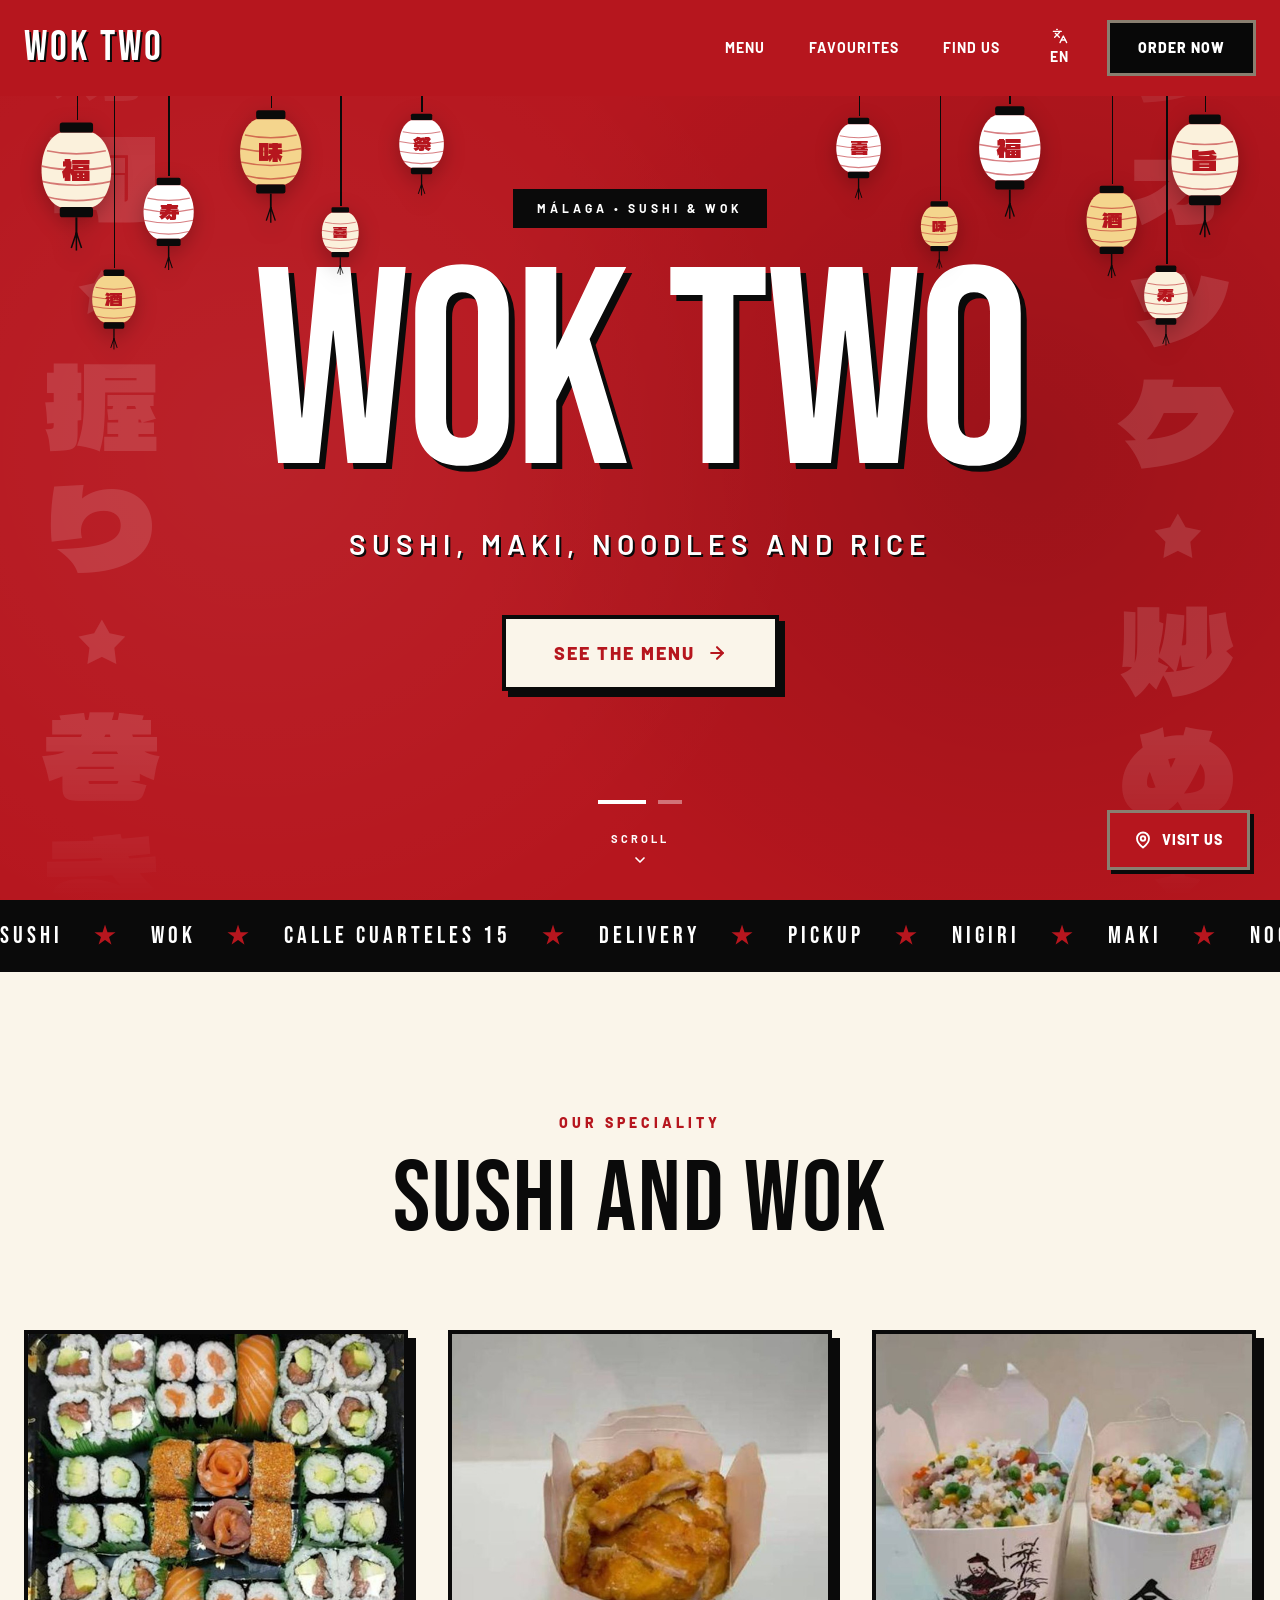
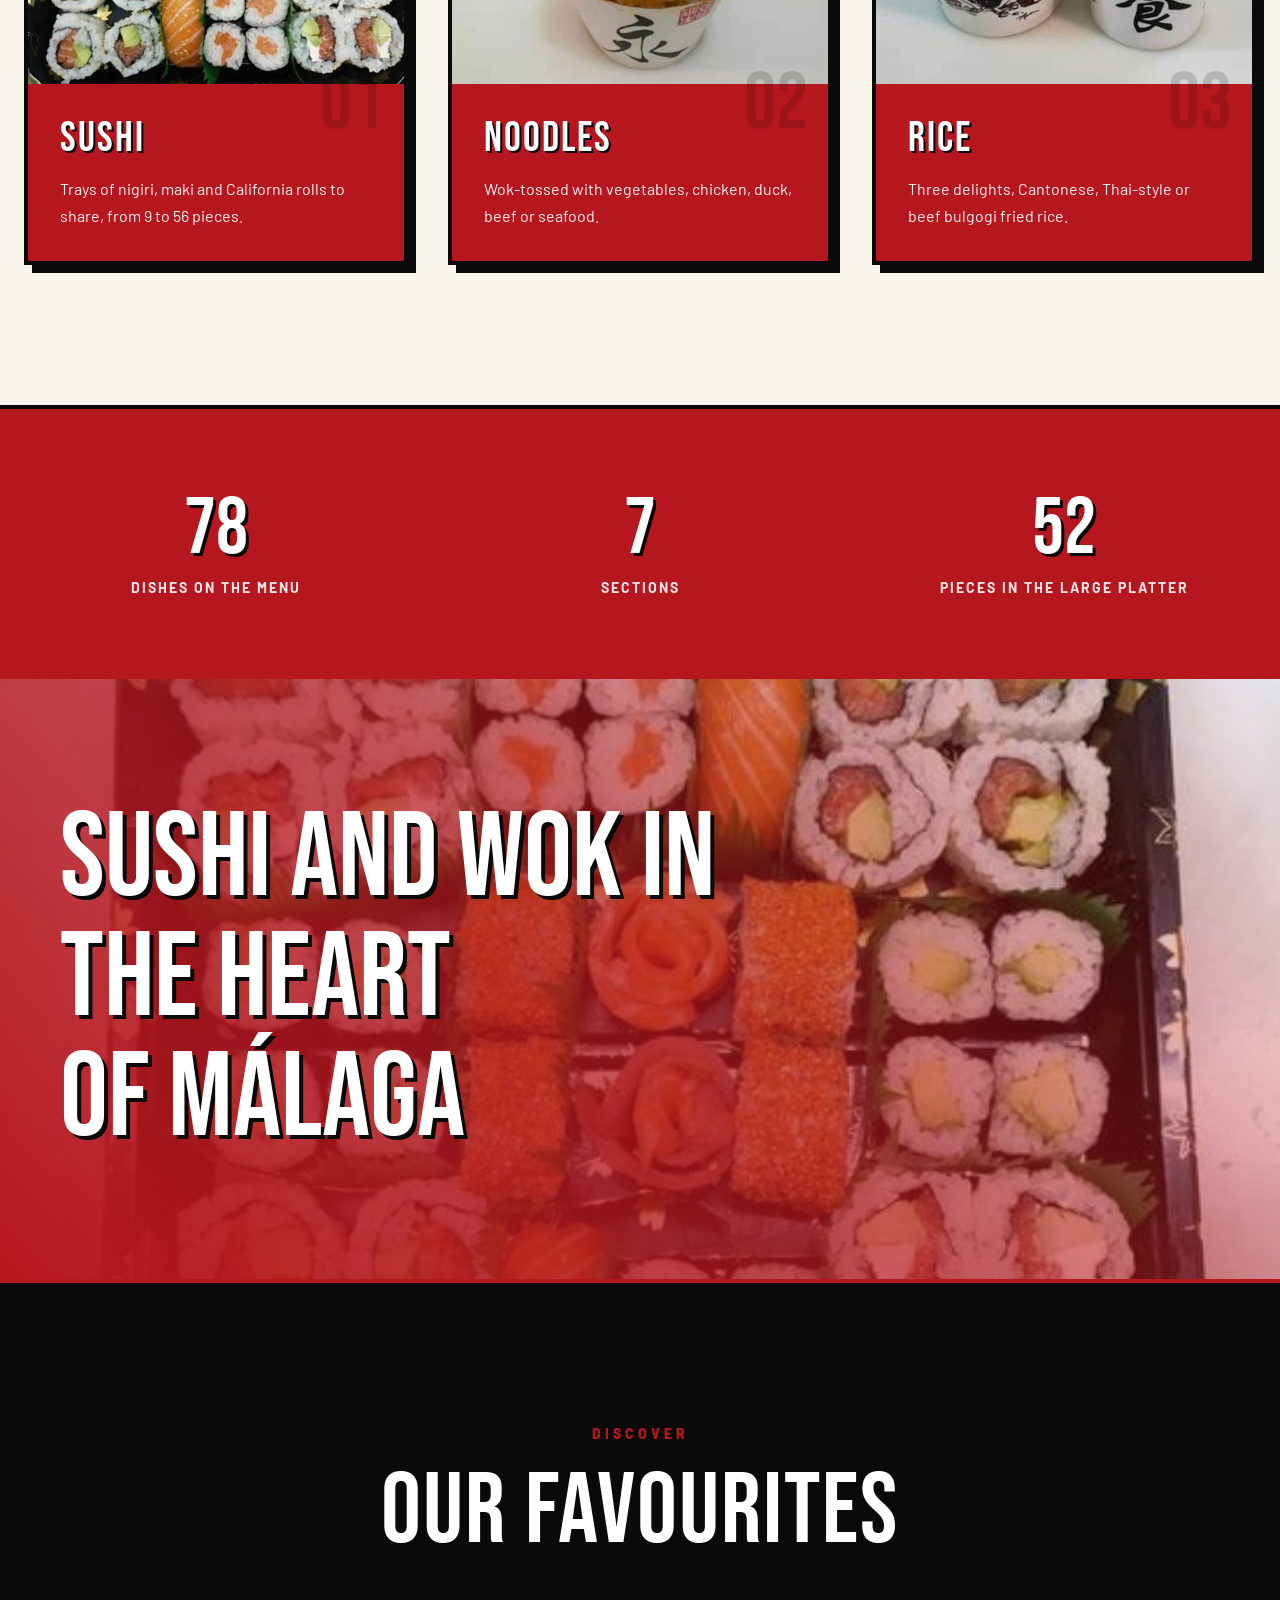
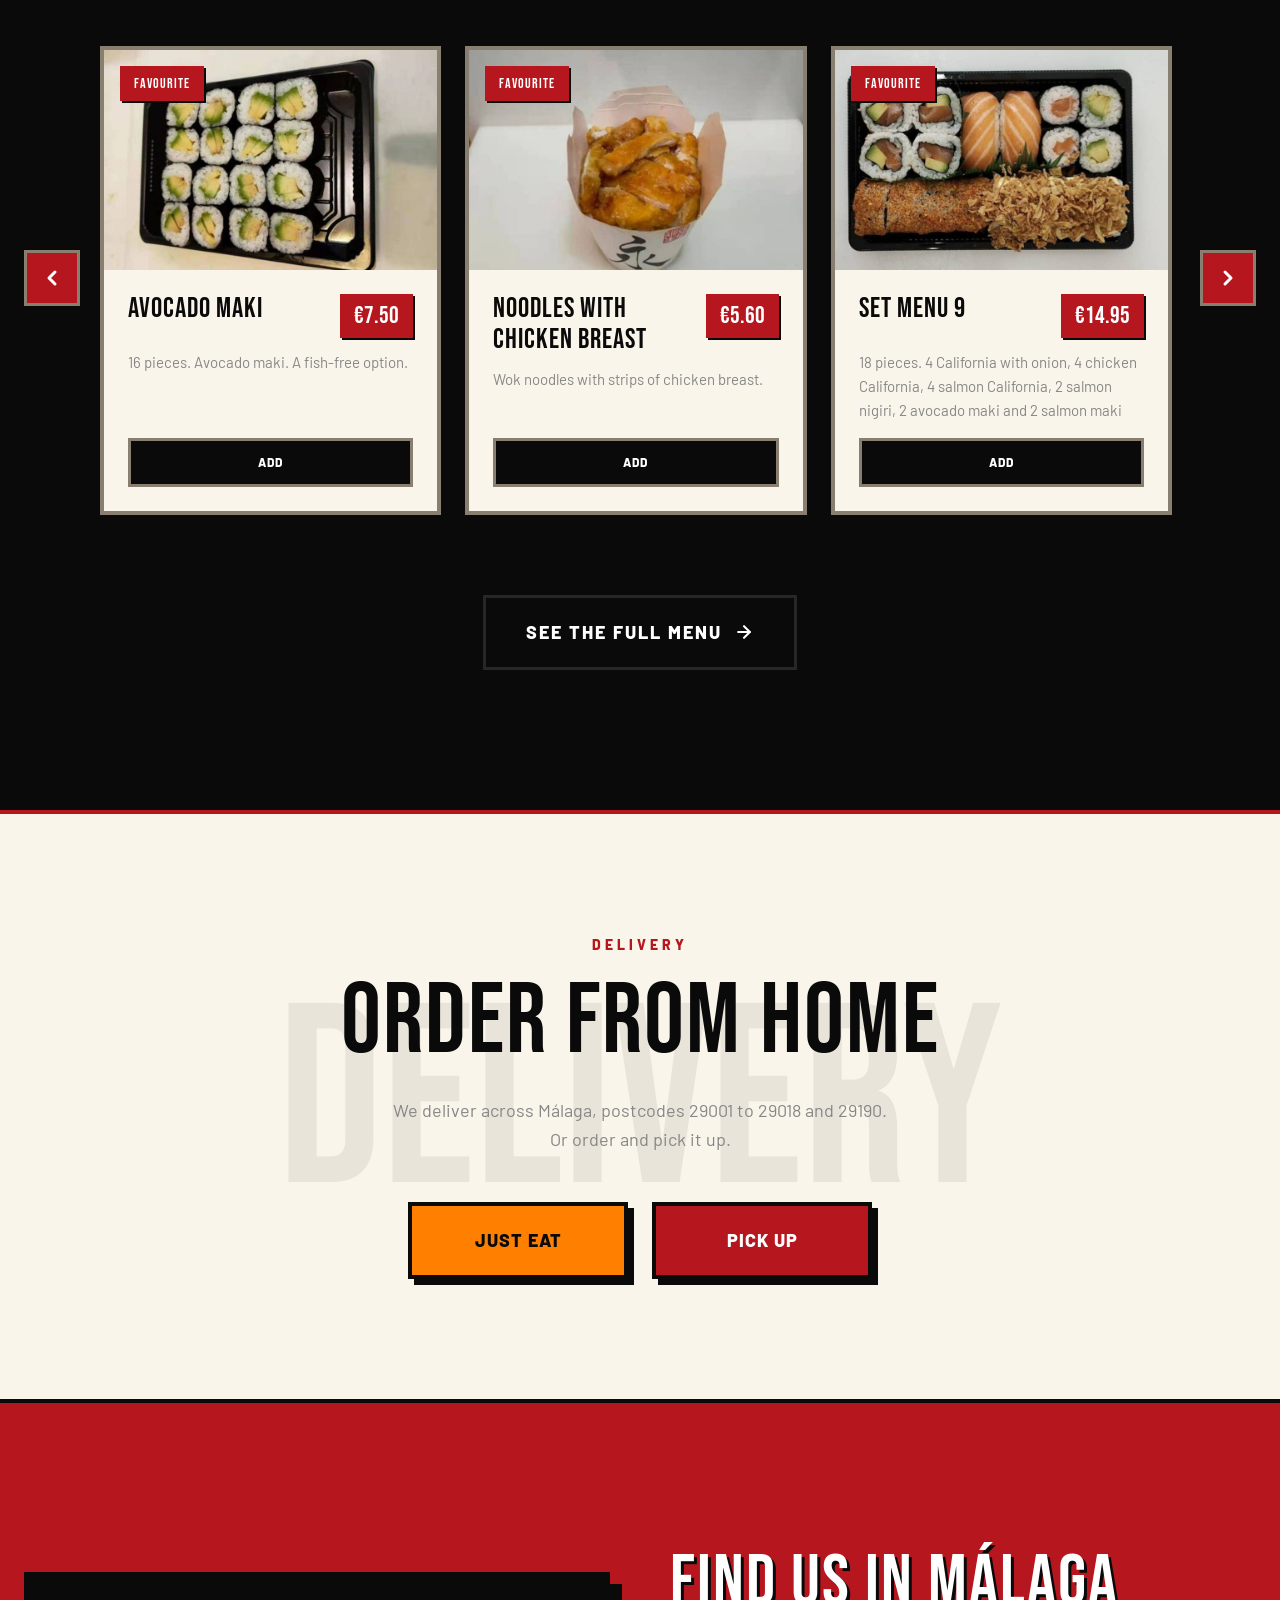
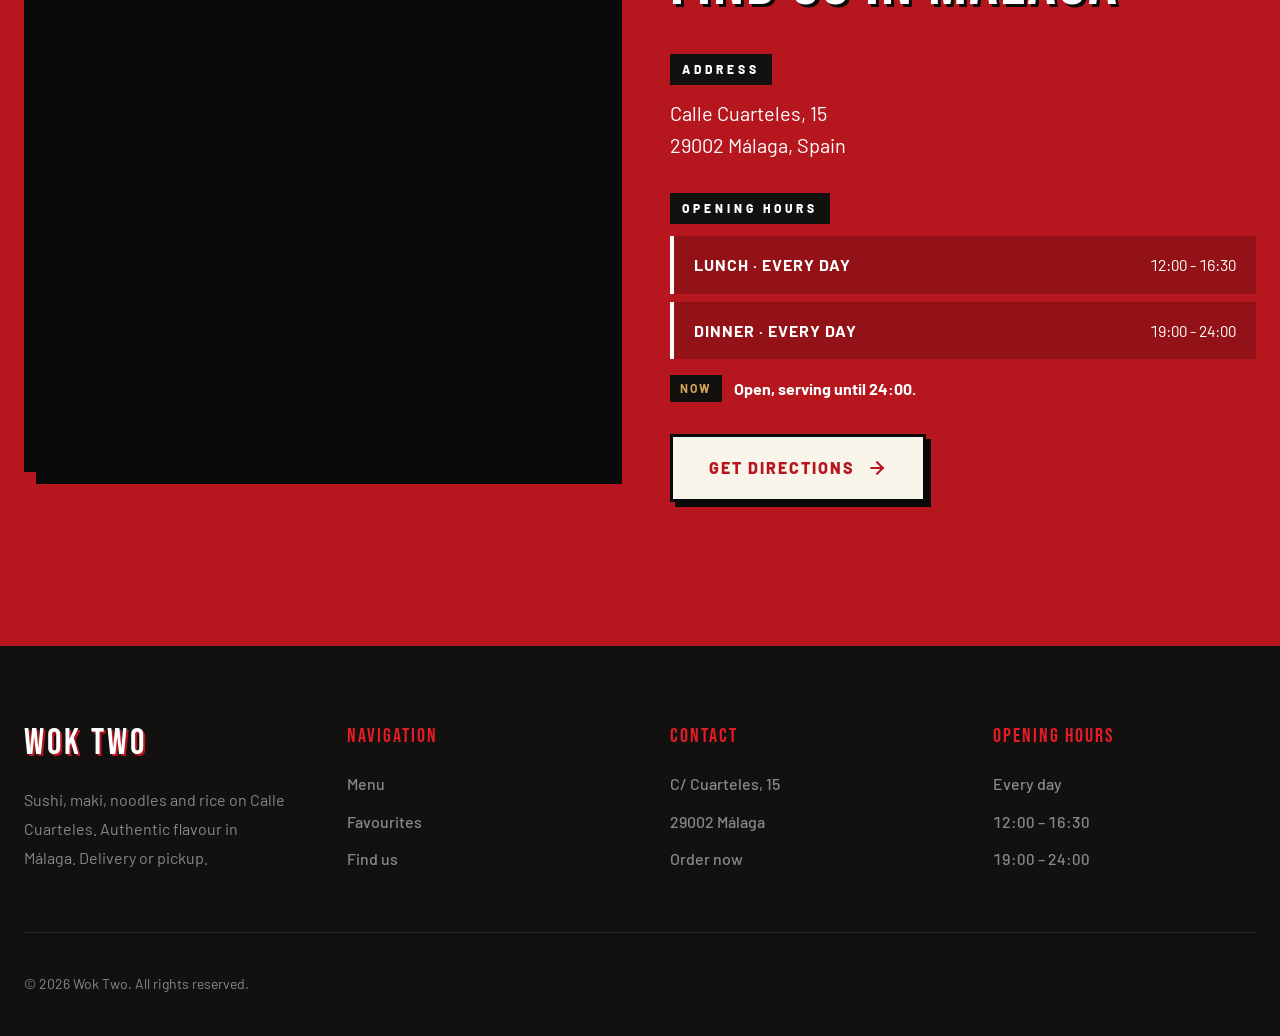
==== en/index.html @ e9ee0a2e "Revisión del repositorio, barra de categorías sin huecos y preparación para Vercel - Carrito: los pl" ====
<!doctype html>
<html lang="en">
<head>
<meta charset="utf-8">
<meta name="viewport" content="width=device-width, initial-scale=1">
<meta name="theme-color" content="#b6161e">
<title>Wok Two, sushi and wok in Málaga</title>
<meta name="description" content="Wok Two, Calle Cuarteles 15, Málaga. Sushi, maki, noodles and rice for delivery or pickup. Open every day, lunch and dinner.">
<link rel="canonical" href="https://www.woktwo.es/en/">
<link rel="alternate" hreflang="es" href="https://www.woktwo.es/">
<link rel="alternate" hreflang="en" href="https://www.woktwo.es/en/">
<link rel="alternate" hreflang="x-default" href="https://www.woktwo.es/">
<link rel="icon" href="../favicon.svg" type="image/svg+xml">
<meta property="og:type" content="website">
<meta property="og:site_name" content="Wok Two">
<meta property="og:title" content="Wok Two, sushi and wok in Málaga">
<meta property="og:description" content="Wok Two, Calle Cuarteles 15, Málaga. Sushi, maki, noodles and rice for delivery or pickup. Open every day, lunch and dinner.">
<meta property="og:url" content="https://www.woktwo.es/en/">
<meta property="og:image" content="https://www.woktwo.es/images/1f1b4ce9c8f69ddcaa09ad56c4c3ac72-1024.jpg">
<meta property="og:locale" content="en_GB">
<meta name="twitter:card" content="summary_large_image">
<link rel="preconnect" href="https://fonts.googleapis.com"><link rel="preconnect" href="https://fonts.gstatic.com" crossorigin>
<link href="https://fonts.googleapis.com/css2?family=Bebas+Neue&family=Barlow:wght@400;500;600;700;800&family=Dela+Gothic+One&display=swap" rel="stylesheet">
<link rel="stylesheet" href="../styles.css?v=mwp99ls4">
<script>document.documentElement.classList.add('js');</script>
</head>
<body>
<a class="skip" href="#main">Skip to content</a>
<div class="progress" data-progress aria-hidden="true"></div>
<header class="nav" data-nav>
  <div class="container nav__in">
    <a class="nav__brand" href="#top" aria-label="Wok Two, home">Wok Two</a>
    <nav class="nav__links" aria-label="Main"><a class="slide" href="carta.html" data-text="Menu"><span>Menu</span></a><a class="slide" href="#destacados" data-text="Favourites"><span>Favourites</span></a><a class="slide" href="#donde" data-text="Find us"><span>Find us</span></a><a class="slide slide--lang" href="../index.html" hreflang="es" lang="es" aria-label="Versión en español"><span><svg width="16" height="16" viewBox="0 0 24 24" fill="none" stroke="currentColor" stroke-width="2" stroke-linecap="round" stroke-linejoin="round" aria-hidden="true"><path d="m5 8 6 6"/><path d="m4 14 6-6 2-3"/><path d="M2 5h12"/><path d="M7 2h1"/><path d="m22 22-5-10-5 10"/><path d="M14 18h6"/></svg>EN</span><span class="roll-b" aria-hidden="true">EN</span></a></nav>
    <a class="nav__cta" href="carta.html" data-open-cart>Order now</a>
    <button class="burger" type="button" aria-expanded="false" aria-controls="menu" data-burger><span></span><span></span><span></span><span class="visually-hidden">Menu</span></button>
  </div>
</header>
<div class="menu" id="menu" data-menu hidden>
  <nav aria-label="Mobile"><a href="#top">Home</a><a href="carta.html">Menu</a><a href="#destacados">Favourites</a><a href="#donde">Find us</a><a href="carta.html" data-open-cart>Order now</a><a class="menu__lang" href="../index.html" hreflang="es" lang="es" aria-label="Versión en español"><svg width="16" height="16" viewBox="0 0 24 24" fill="none" stroke="currentColor" stroke-width="2" stroke-linecap="round" stroke-linejoin="round" aria-hidden="true"><path d="m5 8 6 6"/><path d="m4 14 6-6 2-3"/><path d="M2 5h12"/><path d="M7 2h1"/><path d="m22 22-5-10-5 10"/><path d="M14 18h6"/></svg>EN</a></nav>
</div>

<main id="main">
  <section class="hero" id="top" aria-label="Welcome" data-hero>
    <div class="hero__glow" aria-hidden="true"></div>
    <div class="hero__jp hero__jp--l" lang="ja" aria-hidden="true"><div class="hero__jp-run"><ul class="hero__jp-list"><li>寿司</li><li>握り</li><li>巻き</li><li>麺</li></ul><ul class="hero__jp-list"><li>寿司</li><li>握り</li><li>巻き</li><li>麺</li></ul></div></div>
    <div class="hero__jp hero__jp--r" lang="ja" aria-hidden="true"><div class="hero__jp-run"><ul class="hero__jp-list"><li>ウォック</li><li>炒め</li><li>飯</li><li>鍋</li></ul><ul class="hero__jp-list"><li>ウォック</li><li>炒め</li><li>飯</li><li>鍋</li></ul></div></div>
    <div class="hero__lanterns" aria-hidden="true"><div class="hl" style="left:3%;--y:120px;--s:1.25;--r:-3deg;--d:0s"><svg viewBox="0 0 60 118" aria-hidden="true" xmlns="http://www.w3.org/2000/svg"><rect x="17" y="2" width="26" height="8" rx="2" fill="#0a0a0a"/><path d="M17 10 C-2 18 -2 60 17 68 L43 68 C62 60 62 18 43 10 Z" fill="#fbf1dc"/><g stroke="#b6161e" stroke-opacity=".55" stroke-width="1.3" fill="none"><path d="M7 24 Q30 29 53 24"/><path d="M3 36 Q30 42 57 36"/><path d="M3 48 Q30 54 57 48"/><path d="M7 60 Q30 66 53 60"/></g><text x="30" y="48" text-anchor="middle" font-family="Dela Gothic One, Noto Sans JP, Yu Gothic, sans-serif" font-size="22" fill="#b6161e">福</text><rect x="17" y="68" width="26" height="8" rx="2" fill="#0a0a0a"/><g stroke="#0a0a0a" stroke-width="1.6"><line x1="30" y1="76" x2="30" y2="92"/></g><g stroke="#0a0a0a" stroke-width="1.2"><line x1="30" y1="88" x2="26" y2="100"/><line x1="30" y1="88" x2="30" y2="102"/><line x1="30" y1="88" x2="34" y2="100"/></g></svg></div><div class="hl" style="left:11%;--y:176px;--s:0.9;--r:4deg;--d:-1.4s"><svg viewBox="0 0 60 118" aria-hidden="true" xmlns="http://www.w3.org/2000/svg"><rect x="17" y="2" width="26" height="8" rx="2" fill="#0a0a0a"/><path d="M17 10 C-2 18 -2 60 17 68 L43 68 C62 60 62 18 43 10 Z" fill="#ffffff"/><g stroke="#b6161e" stroke-opacity=".55" stroke-width="1.3" fill="none"><path d="M7 24 Q30 29 53 24"/><path d="M3 36 Q30 42 57 36"/><path d="M3 48 Q30 54 57 48"/><path d="M7 60 Q30 66 53 60"/></g><text x="30" y="48" text-anchor="middle" font-family="Dela Gothic One, Noto Sans JP, Yu Gothic, sans-serif" font-size="22" fill="#b6161e">寿</text><rect x="17" y="68" width="26" height="8" rx="2" fill="#0a0a0a"/><g stroke="#0a0a0a" stroke-width="1.6"><line x1="30" y1="76" x2="30" y2="92"/></g><g stroke="#0a0a0a" stroke-width="1.2"><line x1="30" y1="88" x2="26" y2="100"/><line x1="30" y1="88" x2="30" y2="102"/><line x1="30" y1="88" x2="34" y2="100"/></g></svg></div><div class="hl" style="left:18.5%;--y:108px;--s:1.1;--r:-2deg;--d:-2.6s"><svg viewBox="0 0 60 118" aria-hidden="true" xmlns="http://www.w3.org/2000/svg"><rect x="17" y="2" width="26" height="8" rx="2" fill="#0a0a0a"/><path d="M17 10 C-2 18 -2 60 17 68 L43 68 C62 60 62 18 43 10 Z" fill="#f4d58d"/><g stroke="#b6161e" stroke-opacity=".55" stroke-width="1.3" fill="none"><path d="M7 24 Q30 29 53 24"/><path d="M3 36 Q30 42 57 36"/><path d="M3 48 Q30 54 57 48"/><path d="M7 60 Q30 66 53 60"/></g><text x="30" y="48" text-anchor="middle" font-family="Dela Gothic One, Noto Sans JP, Yu Gothic, sans-serif" font-size="22" fill="#b6161e">味</text><rect x="17" y="68" width="26" height="8" rx="2" fill="#0a0a0a"/><g stroke="#0a0a0a" stroke-width="1.6"><line x1="30" y1="76" x2="30" y2="92"/></g><g stroke="#0a0a0a" stroke-width="1.2"><line x1="30" y1="88" x2="26" y2="100"/><line x1="30" y1="88" x2="30" y2="102"/><line x1="30" y1="88" x2="34" y2="100"/></g></svg></div><div class="hl" style="left:7%;--y:268px;--s:0.78;--r:5deg;--d:-0.7s"><svg viewBox="0 0 60 118" aria-hidden="true" xmlns="http://www.w3.org/2000/svg"><rect x="17" y="2" width="26" height="8" rx="2" fill="#0a0a0a"/><path d="M17 10 C-2 18 -2 60 17 68 L43 68 C62 60 62 18 43 10 Z" fill="#f4d58d"/><g stroke="#b6161e" stroke-opacity=".55" stroke-width="1.3" fill="none"><path d="M7 24 Q30 29 53 24"/><path d="M3 36 Q30 42 57 36"/><path d="M3 48 Q30 54 57 48"/><path d="M7 60 Q30 66 53 60"/></g><text x="30" y="48" text-anchor="middle" font-family="Dela Gothic One, Noto Sans JP, Yu Gothic, sans-serif" font-size="22" fill="#b6161e">酒</text><rect x="17" y="68" width="26" height="8" rx="2" fill="#0a0a0a"/><g stroke="#0a0a0a" stroke-width="1.6"><line x1="30" y1="76" x2="30" y2="92"/></g><g stroke="#0a0a0a" stroke-width="1.2"><line x1="30" y1="88" x2="26" y2="100"/><line x1="30" y1="88" x2="30" y2="102"/><line x1="30" y1="88" x2="34" y2="100"/></g></svg></div><div class="hl hl--wide" style="left:25%;--y:206px;--s:0.66;--r:-4deg;--d:-3.3s"><svg viewBox="0 0 60 118" aria-hidden="true" xmlns="http://www.w3.org/2000/svg"><rect x="17" y="2" width="26" height="8" rx="2" fill="#0a0a0a"/><path d="M17 10 C-2 18 -2 60 17 68 L43 68 C62 60 62 18 43 10 Z" fill="#fbf1dc"/><g stroke="#b6161e" stroke-opacity=".55" stroke-width="1.3" fill="none"><path d="M7 24 Q30 29 53 24"/><path d="M3 36 Q30 42 57 36"/><path d="M3 48 Q30 54 57 48"/><path d="M7 60 Q30 66 53 60"/></g><text x="30" y="48" text-anchor="middle" font-family="Dela Gothic One, Noto Sans JP, Yu Gothic, sans-serif" font-size="22" fill="#b6161e">喜</text><rect x="17" y="68" width="26" height="8" rx="2" fill="#0a0a0a"/><g stroke="#0a0a0a" stroke-width="1.6"><line x1="30" y1="76" x2="30" y2="92"/></g><g stroke="#0a0a0a" stroke-width="1.2"><line x1="30" y1="88" x2="26" y2="100"/><line x1="30" y1="88" x2="30" y2="102"/><line x1="30" y1="88" x2="34" y2="100"/></g></svg></div><div class="hl hl--wide" style="left:31%;--y:112px;--s:0.8;--r:3deg;--d:-1.9s"><svg viewBox="0 0 60 118" aria-hidden="true" xmlns="http://www.w3.org/2000/svg"><rect x="17" y="2" width="26" height="8" rx="2" fill="#0a0a0a"/><path d="M17 10 C-2 18 -2 60 17 68 L43 68 C62 60 62 18 43 10 Z" fill="#ffffff"/><g stroke="#b6161e" stroke-opacity=".55" stroke-width="1.3" fill="none"><path d="M7 24 Q30 29 53 24"/><path d="M3 36 Q30 42 57 36"/><path d="M3 48 Q30 54 57 48"/><path d="M7 60 Q30 66 53 60"/></g><text x="30" y="48" text-anchor="middle" font-family="Dela Gothic One, Noto Sans JP, Yu Gothic, sans-serif" font-size="22" fill="#b6161e">祭</text><rect x="17" y="68" width="26" height="8" rx="2" fill="#0a0a0a"/><g stroke="#0a0a0a" stroke-width="1.6"><line x1="30" y1="76" x2="30" y2="92"/></g><g stroke="#0a0a0a" stroke-width="1.2"><line x1="30" y1="88" x2="26" y2="100"/><line x1="30" y1="88" x2="30" y2="102"/><line x1="30" y1="88" x2="34" y2="100"/></g></svg></div><div class="hl" style="right:3%;--y:112px;--s:1.2;--r:3deg;--d:-0.4s"><svg viewBox="0 0 60 118" aria-hidden="true" xmlns="http://www.w3.org/2000/svg"><rect x="17" y="2" width="26" height="8" rx="2" fill="#0a0a0a"/><path d="M17 10 C-2 18 -2 60 17 68 L43 68 C62 60 62 18 43 10 Z" fill="#fbf1dc"/><g stroke="#b6161e" stroke-opacity=".55" stroke-width="1.3" fill="none"><path d="M7 24 Q30 29 53 24"/><path d="M3 36 Q30 42 57 36"/><path d="M3 48 Q30 54 57 48"/><path d="M7 60 Q30 66 53 60"/></g><text x="30" y="48" text-anchor="middle" font-family="Dela Gothic One, Noto Sans JP, Yu Gothic, sans-serif" font-size="22" fill="#b6161e">旨</text><rect x="17" y="68" width="26" height="8" rx="2" fill="#0a0a0a"/><g stroke="#0a0a0a" stroke-width="1.6"><line x1="30" y1="76" x2="30" y2="92"/></g><g stroke="#0a0a0a" stroke-width="1.2"><line x1="30" y1="88" x2="26" y2="100"/><line x1="30" y1="88" x2="30" y2="102"/><line x1="30" y1="88" x2="34" y2="100"/></g></svg></div><div class="hl" style="right:11%;--y:184px;--s:0.9;--r:-4deg;--d:-2.1s"><svg viewBox="0 0 60 118" aria-hidden="true" xmlns="http://www.w3.org/2000/svg"><rect x="17" y="2" width="26" height="8" rx="2" fill="#0a0a0a"/><path d="M17 10 C-2 18 -2 60 17 68 L43 68 C62 60 62 18 43 10 Z" fill="#f4d58d"/><g stroke="#b6161e" stroke-opacity=".55" stroke-width="1.3" fill="none"><path d="M7 24 Q30 29 53 24"/><path d="M3 36 Q30 42 57 36"/><path d="M3 48 Q30 54 57 48"/><path d="M7 60 Q30 66 53 60"/></g><text x="30" y="48" text-anchor="middle" font-family="Dela Gothic One, Noto Sans JP, Yu Gothic, sans-serif" font-size="22" fill="#b6161e">酒</text><rect x="17" y="68" width="26" height="8" rx="2" fill="#0a0a0a"/><g stroke="#0a0a0a" stroke-width="1.6"><line x1="30" y1="76" x2="30" y2="92"/></g><g stroke="#0a0a0a" stroke-width="1.2"><line x1="30" y1="88" x2="26" y2="100"/><line x1="30" y1="88" x2="30" y2="102"/><line x1="30" y1="88" x2="34" y2="100"/></g></svg></div><div class="hl" style="right:18.5%;--y:104px;--s:1.1;--r:2deg;--d:-3.0s"><svg viewBox="0 0 60 118" aria-hidden="true" xmlns="http://www.w3.org/2000/svg"><rect x="17" y="2" width="26" height="8" rx="2" fill="#0a0a0a"/><path d="M17 10 C-2 18 -2 60 17 68 L43 68 C62 60 62 18 43 10 Z" fill="#ffffff"/><g stroke="#b6161e" stroke-opacity=".55" stroke-width="1.3" fill="none"><path d="M7 24 Q30 29 53 24"/><path d="M3 36 Q30 42 57 36"/><path d="M3 48 Q30 54 57 48"/><path d="M7 60 Q30 66 53 60"/></g><text x="30" y="48" text-anchor="middle" font-family="Dela Gothic One, Noto Sans JP, Yu Gothic, sans-serif" font-size="22" fill="#b6161e">福</text><rect x="17" y="68" width="26" height="8" rx="2" fill="#0a0a0a"/><g stroke="#0a0a0a" stroke-width="1.6"><line x1="30" y1="76" x2="30" y2="92"/></g><g stroke="#0a0a0a" stroke-width="1.2"><line x1="30" y1="88" x2="26" y2="100"/><line x1="30" y1="88" x2="30" y2="102"/><line x1="30" y1="88" x2="34" y2="100"/></g></svg></div><div class="hl" style="right:7%;--y:264px;--s:0.78;--r:-5deg;--d:-1.1s"><svg viewBox="0 0 60 118" aria-hidden="true" xmlns="http://www.w3.org/2000/svg"><rect x="17" y="2" width="26" height="8" rx="2" fill="#0a0a0a"/><path d="M17 10 C-2 18 -2 60 17 68 L43 68 C62 60 62 18 43 10 Z" fill="#fbf1dc"/><g stroke="#b6161e" stroke-opacity=".55" stroke-width="1.3" fill="none"><path d="M7 24 Q30 29 53 24"/><path d="M3 36 Q30 42 57 36"/><path d="M3 48 Q30 54 57 48"/><path d="M7 60 Q30 66 53 60"/></g><text x="30" y="48" text-anchor="middle" font-family="Dela Gothic One, Noto Sans JP, Yu Gothic, sans-serif" font-size="22" fill="#b6161e">寿</text><rect x="17" y="68" width="26" height="8" rx="2" fill="#0a0a0a"/><g stroke="#0a0a0a" stroke-width="1.6"><line x1="30" y1="76" x2="30" y2="92"/></g><g stroke="#0a0a0a" stroke-width="1.2"><line x1="30" y1="88" x2="26" y2="100"/><line x1="30" y1="88" x2="30" y2="102"/><line x1="30" y1="88" x2="34" y2="100"/></g></svg></div><div class="hl hl--wide" style="right:25%;--y:200px;--s:0.66;--r:4deg;--d:-2.4s"><svg viewBox="0 0 60 118" aria-hidden="true" xmlns="http://www.w3.org/2000/svg"><rect x="17" y="2" width="26" height="8" rx="2" fill="#0a0a0a"/><path d="M17 10 C-2 18 -2 60 17 68 L43 68 C62 60 62 18 43 10 Z" fill="#f4d58d"/><g stroke="#b6161e" stroke-opacity=".55" stroke-width="1.3" fill="none"><path d="M7 24 Q30 29 53 24"/><path d="M3 36 Q30 42 57 36"/><path d="M3 48 Q30 54 57 48"/><path d="M7 60 Q30 66 53 60"/></g><text x="30" y="48" text-anchor="middle" font-family="Dela Gothic One, Noto Sans JP, Yu Gothic, sans-serif" font-size="22" fill="#b6161e">味</text><rect x="17" y="68" width="26" height="8" rx="2" fill="#0a0a0a"/><g stroke="#0a0a0a" stroke-width="1.6"><line x1="30" y1="76" x2="30" y2="92"/></g><g stroke="#0a0a0a" stroke-width="1.2"><line x1="30" y1="88" x2="26" y2="100"/><line x1="30" y1="88" x2="30" y2="102"/><line x1="30" y1="88" x2="34" y2="100"/></g></svg></div><div class="hl hl--wide" style="right:31%;--y:116px;--s:0.8;--r:-3deg;--d:-0.9s"><svg viewBox="0 0 60 118" aria-hidden="true" xmlns="http://www.w3.org/2000/svg"><rect x="17" y="2" width="26" height="8" rx="2" fill="#0a0a0a"/><path d="M17 10 C-2 18 -2 60 17 68 L43 68 C62 60 62 18 43 10 Z" fill="#ffffff"/><g stroke="#b6161e" stroke-opacity=".55" stroke-width="1.3" fill="none"><path d="M7 24 Q30 29 53 24"/><path d="M3 36 Q30 42 57 36"/><path d="M3 48 Q30 54 57 48"/><path d="M7 60 Q30 66 53 60"/></g><text x="30" y="48" text-anchor="middle" font-family="Dela Gothic One, Noto Sans JP, Yu Gothic, sans-serif" font-size="22" fill="#b6161e">喜</text><rect x="17" y="68" width="26" height="8" rx="2" fill="#0a0a0a"/><g stroke="#0a0a0a" stroke-width="1.6"><line x1="30" y1="76" x2="30" y2="92"/></g><g stroke="#0a0a0a" stroke-width="1.2"><line x1="30" y1="88" x2="26" y2="100"/><line x1="30" y1="88" x2="30" y2="102"/><line x1="30" y1="88" x2="34" y2="100"/></g></svg></div></div>
    <div class="slide-h is-on" data-slide>
      <div class="hero__in">
        <span class="chip">Málaga • Sushi &amp; Wok</span>
        <h1 class="hero__giant">Wok Two</h1>
        <p class="hero__tag">Sushi, maki, noodles and rice</p>
        <a class="hero__cta" href="carta.html"><span>See the menu</span><svg class="arrow" width="20" height="20" viewBox="0 0 24 24" fill="none" stroke="currentColor" stroke-width="2.5" stroke-linecap="round" stroke-linejoin="round" aria-hidden="true"><path d="M5 12h14"/><path d="m12 5 7 7-7 7"/></svg></a>
      </div>
    </div>
    <div class="slide-h" data-slide aria-hidden="true">
      <div class="hero__in">
        <span class="chip chip--gold">★ Open every day</span>
        <p class="hero__title">Sushi set menus from €9.95</p>
        <p class="hero__tag hero__tag--s">Nigiri • Maki • California • Wok</p>
        <a class="hero__cta" href="carta.html" data-open-cart tabindex="-1"><span>Order now</span><svg class="arrow" width="20" height="20" viewBox="0 0 24 24" fill="none" stroke="currentColor" stroke-width="2.5" stroke-linecap="round" stroke-linejoin="round" aria-hidden="true"><path d="M5 12h14"/><path d="m12 5 7 7-7 7"/></svg></a>
      </div>
    </div>
    <div class="hero__dots" role="group" aria-label="Slides"><button type="button" class="dot is-on" data-dot="0" aria-label="Slide 1" aria-current="true"></button><button type="button" class="dot" data-dot="1" aria-label="Slide 2"></button></div>
    <a class="hero__scroll" href="#especialidad"><span>Scroll</span><svg width="16" height="16" viewBox="0 0 24 24" fill="none" stroke="currentColor" stroke-width="2.5" stroke-linecap="round" stroke-linejoin="round" aria-hidden="true"><path d="m6 9 6 6 6-6"/></svg></a>
  </section>

  <div class="ticker" aria-hidden="true"><div class="ticker__run"><ul class="ticker__list"><li>Sushi</li><li>Wok</li><li>Calle Cuarteles 15</li><li>Delivery</li><li>Pickup</li><li>Nigiri</li><li>Maki</li><li>Noodles</li><li>Rice</li></ul><ul class="ticker__list"><li>Sushi</li><li>Wok</li><li>Calle Cuarteles 15</li><li>Delivery</li><li>Pickup</li><li>Nigiri</li><li>Maki</li><li>Noodles</li><li>Rice</li></ul></div></div>

  <section class="sec sec--white" id="especialidad" aria-labelledby="h-spec">
    <div class="container">
      <div class="shead reveal"><span class="label">Our speciality</span><h2 class="title-xl" id="h-spec">Sushi and wok</h2></div>
      <div class="specs">
      <a class="spec reveal" style="--d:0.1s" href="carta.html#c-menus">
        <div class="spec__img" data-slot="spec-01"><img src="../images/1f1b4ce9c8f69ddcaa09ad56c4c3ac72-800.jpg" width="800" height="600" alt="" loading="lazy" decoding="async"><div class="spec__over" data-keep aria-hidden="true"><span>See more</span></div></div>
        <div class="spec__body"><span class="spec__n" aria-hidden="true">01</span><h3>Sushi</h3><p>Trays of nigiri, maki and California rolls to share, from 9 to 56 pieces.</p></div>
      </a>
      <a class="spec reveal" style="--d:0.2s" href="carta.html#c-fideos">
        <div class="spec__img" data-slot="spec-02"><img src="../images/a913d11fcfd0991131e583cad5535301-800.jpg" width="800" height="600" alt="" loading="lazy" decoding="async"><div class="spec__over" data-keep aria-hidden="true"><span>See more</span></div></div>
        <div class="spec__body"><span class="spec__n" aria-hidden="true">02</span><h3>Noodles</h3><p>Wok-tossed with vegetables, chicken, duck, beef or seafood.</p></div>
      </a>
      <a class="spec reveal" style="--d:0.30000000000000004s" href="carta.html#c-arroces">
        <div class="spec__img" data-slot="spec-03"><img src="../images/3c383c6cf9c3f901dc2b65c1cd5db3c1-800.jpg" width="800" height="600" alt="" loading="lazy" decoding="async"><div class="spec__over" data-keep aria-hidden="true"><span>See more</span></div></div>
        <div class="spec__body"><span class="spec__n" aria-hidden="true">03</span><h3>Rice</h3><p>Three delights, Cantonese, Thai-style or beef bulgogi fried rice.</p></div>
      </a>
      </div>
    </div>
  </section>

  <section class="stats-band" aria-label="Wok Two in numbers">
    <div class="container"><dl class="stats">
        <div class="stat reveal" style="--d:0s"><dd class="num" data-count="84">84</dd><dt>Dishes on the menu</dt></div>
        <div class="stat reveal" style="--d:0.1s"><dd class="num" data-count="8">8</dd><dt>Sections</dt></div>
        <div class="stat reveal" style="--d:0.2s"><dd class="num" data-count="56">56</dd><dt>Pieces in the Large Platter</dt></div>
    </dl></div>
  </section>

  <div class="parallax" data-parallax>
    <img src="../images/1f1b4ce9c8f69ddcaa09ad56c4c3ac72-1024.jpg" width="1024" height="768" alt="" loading="lazy" decoding="async" data-parallax-img>
    <div class="parallax__veil"><p class="parallax__text reveal">Sushi and wok in the heart of Málaga</p></div>
  </div>

  <section class="sec sec--black" id="destacados" aria-labelledby="h-dest">
    <div class="container">
      <div class="shead reveal"><span class="label">Discover</span><h2 class="title-xl" id="h-dest">Our favourites</h2></div>
      <div class="rail reveal" style="--d:.2s" data-rail>
        <button type="button" class="rail__arrow rail__arrow--prev" data-rail-prev aria-label="Previous"><svg width="24" height="24" viewBox="0 0 24 24" fill="none" stroke="currentColor" stroke-width="3" stroke-linecap="round" stroke-linejoin="round" aria-hidden="true"><path d="m15 18-6-6 6-6"/></svg></button>
        <div class="rail__track" data-rail-track tabindex="0" aria-label="Favourite dishes">
          <article class="mcard">
  <div class="mcard__img" data-slot="dish-169258"><img src="../images/1692586255fd4d519d9fb1402cad151c-800.jpg" width="800" height="600" alt="Avocado Maki, 16 pieces" loading="lazy" decoding="async"><span class="mcard__badge" data-keep>Favourite</span></div>
  <div class="mcard__body">
    <div class="mcard__top"><h3 class="mcard__name">Avocado Maki</h3><span class="mcard__price num">€7.50</span></div>
    <p class="mcard__desc">16 pieces. Avocado maki. A fish-free option.</p>
    <button type="button" class="mcard__btn" data-add="Maki Aguacate, 16 unidades" aria-label="Add Avocado Maki to the order">Add</button>
  </div>
</article>
          <article class="mcard">
  <div class="mcard__img" data-slot="dish-a913d1"><img src="../images/a913d11fcfd0991131e583cad5535301-800.jpg" width="800" height="600" alt="Noodles with Chicken Breast" loading="lazy" decoding="async"><span class="mcard__badge" data-keep>Favourite</span></div>
  <div class="mcard__body">
    <div class="mcard__top"><h3 class="mcard__name">Noodles with Chicken Breast</h3><span class="mcard__price num">€5.60</span></div>
    <p class="mcard__desc">Wok noodles with strips of chicken breast.</p>
    <button type="button" class="mcard__btn" data-add="Tallarines con Pechuga de Pollo" aria-label="Add Noodles with Chicken Breast to the order">Add</button>
  </div>
</article>
          <article class="mcard">
  <div class="mcard__img" data-slot="dish-71c44b"><img src="../images/71c44bcdd9c775c1809aa2f60e42526d-800.jpg" width="800" height="600" alt="Set Menu 9, 18 pieces" loading="lazy" decoding="async"><span class="mcard__badge" data-keep>Favourite</span></div>
  <div class="mcard__body">
    <div class="mcard__top"><h3 class="mcard__name">Set Menu 9</h3><span class="mcard__price num">€14.95</span></div>
    <p class="mcard__desc">18 pieces. 4 California with onion, 4 chicken California, 4 salmon California, 2 salmon nigiri, 2 avocado maki and 2 salmon maki</p>
    <button type="button" class="mcard__btn" data-add="Menú 9, 18 unidades" aria-label="Add Set Menu 9 to the order">Add</button>
  </div>
</article>
          <article class="mcard">
  <div class="mcard__img" data-slot="dish-138d44"><img src="../images/138d44df06003a8a858a575d1a933795-800.jpg" width="800" height="600" alt="Chicken with Almonds" loading="lazy" decoding="async"><span class="mcard__badge" data-keep>Favourite</span></div>
  <div class="mcard__body">
    <div class="mcard__top"><h3 class="mcard__name">Chicken with Almonds</h3><span class="mcard__price num">€6.50</span></div>
    <p class="mcard__desc">Chicken stir-fried with almonds, a Chinese classic.</p>
    <button type="button" class="mcard__btn" data-add="Pollo con Almendras" aria-label="Add Chicken with Almonds to the order">Add</button>
  </div>
</article>
          <article class="mcard">
  <div class="mcard__img" data-slot="dish-5e8629"><img src="../images/5e86294b819d60594490f6fd067881ab-800.jpg" width="800" height="600" alt="Salmon California, 9 pieces" loading="lazy" decoding="async"><span class="mcard__badge" data-keep>Favourite</span></div>
  <div class="mcard__body">
    <div class="mcard__top"><h3 class="mcard__name">Salmon California</h3><span class="mcard__price num">€6.50</span></div>
    <p class="mcard__desc">9 pieces. Salmon California roll.</p>
    <button type="button" class="mcard__btn" data-add="California Salmón, 9 unidades" aria-label="Add Salmon California to the order">Add</button>
  </div>
</article>
        </div>
        <button type="button" class="rail__arrow rail__arrow--next" data-rail-next aria-label="Next"><svg width="24" height="24" viewBox="0 0 24 24" fill="none" stroke="currentColor" stroke-width="3" stroke-linecap="round" stroke-linejoin="round" aria-hidden="true"><path d="m9 18 6-6-6-6"/></svg></button>
      </div>
      <div class="center reveal" style="--d:.3s"><a class="btn-outline" href="carta.html"><span>See the full menu</span><svg class="arrow" width="20" height="20" viewBox="0 0 24 24" fill="none" stroke="currentColor" stroke-width="2.5" stroke-linecap="round" stroke-linejoin="round" aria-hidden="true"><path d="M5 12h14"/><path d="m12 5 7 7-7 7"/></svg></a></div>
    </div>
  </section>

  <section class="sec sec--white sec--delivery" id="pedir" aria-labelledby="h-ped">
    <div class="ghost" aria-hidden="true">Delivery</div>
    <div class="container">
      <div class="shead reveal"><span class="label">Delivery</span><h2 class="title-xl" id="h-ped">Order from home</h2></div>
      <p class="sub reveal" style="--d:.1s">We deliver across Málaga, postcodes 29001 to 29018 and 29190. Or order and pick it up.</p>
      <div class="dbtns reveal" style="--d:.2s">
        <a class="dbtn dbtn--justeat" href="https://www.just-eat.es/restaurants-wok-two-malaga/menu" rel="noopener"><span>Just Eat</span></a>
        <a class="dbtn dbtn--direct" href="https://www.google.com/maps/search/?api=1&query=Wok%20Two%2C%20Calle%20Cuarteles%2015%2C%2029002%20M%C3%A1laga" rel="noopener"><span>Pick up</span></a>
      </div>
    </div>
  </section>

  <section class="sec sec--red" id="donde" aria-labelledby="h-find">
    <div class="container find">
      <div class="find__map reveal"><iframe src="https://www.google.com/maps?q=Wok%20Two%2C%20Calle%20Cuarteles%2015%2C%2029002%20M%C3%A1laga&hl=en&output=embed" title="Map: Wok Two at Calle Cuarteles 15, Málaga" loading="lazy" referrerpolicy="no-referrer-when-downgrade"></iframe></div>
      <div class="find__info reveal" style="--d:.2s" id="horario">
        <h2 id="h-find">Find us in Málaga</h2>
        <div class="find__block"><strong class="tag">Address</strong><p class="find__addr">Calle Cuarteles, 15<br>29002 Málaga, Spain</p></div>
        <div class="find__block"><strong class="tag">Opening hours</strong>
          <ul class="hours">
            <li class="hours__item"><span>Lunch · every day</span><span class="num">12:00 - 16:30</span></li>
            <li class="hours__item"><span>Dinner · every day</span><span class="num">19:00 - 24:00</span></li>
          </ul>
          <p class="status" data-status aria-live="polite"><span class="status__k">Now</span><span data-status-text>Open every day, 12:00 to 16:30 and 19:00 to 24:00.</span></p>
        </div>
        <a class="btn-white" href="https://www.google.com/maps/search/?api=1&query=Wok%20Two%2C%20Calle%20Cuarteles%2015%2C%2029002%20M%C3%A1laga" rel="noopener"><span>Get directions</span><svg class="arrow" width="20" height="20" viewBox="0 0 24 24" fill="none" stroke="currentColor" stroke-width="2.5" stroke-linecap="round" stroke-linejoin="round" aria-hidden="true"><path d="M5 12h14"/><path d="m12 5 7 7-7 7"/></svg></a>
      </div>
    </div>
  </section>
</main>

<footer class="foot">
  <div class="container foot__grid">
    <div class="foot__brand"><a class="foot__logo" href="#top">Wok Two</a><p>Sushi, maki, noodles and rice on Calle Cuarteles. Authentic flavour in Málaga. Delivery or pickup.</p></div>
    <div class="foot__col"><h2>Navigation</h2><ul><li><a href="carta.html">Menu</a></li><li><a href="#destacados">Favourites</a></li><li><a href="#donde">Find us</a></li></ul></div>
    <div class="foot__col"><h2>Contact</h2><ul><li><a href="https://www.google.com/maps/search/?api=1&query=Wok%20Two%2C%20Calle%20Cuarteles%2015%2C%2029002%20M%C3%A1laga" rel="noopener">C/ Cuarteles, 15</a></li><li><a href="https://www.google.com/maps/search/?api=1&query=Wok%20Two%2C%20Calle%20Cuarteles%2015%2C%2029002%20M%C3%A1laga" rel="noopener">29002 Málaga</a></li><li><a href="carta.html" data-open-cart>Order now</a></li></ul></div>
    <div class="foot__col"><h2>Opening hours</h2><ul><li>Every day</li><li class="num">12:00 – 16:30</li><li class="num">19:00 – 24:00</li></ul></div>
  </div>
  <div class="container foot__base"><p>© 2026 Wok Two. All rights reserved.</p></div>
</footer>
<a class="visit" href="#donde" data-visit><svg width="18" height="18" viewBox="0 0 24 24" fill="none" stroke="currentColor" stroke-width="2.5" stroke-linecap="round" stroke-linejoin="round" aria-hidden="true"><path d="M20 10c0 6-8 12-8 12s-8-6-8-12a8 8 0 0 1 16 0Z"/><circle cx="12" cy="10" r="3"/></svg><span>Visit us</span></a>
<button type="button" class="cart-fab" data-open-cart hidden><span class="cart-fab__n" data-dynamic data-cart-count>0</span><span>My order</span><span class="cart-fab__t num" data-dynamic data-cart-fab-total></span></button>
<dialog class="cart" id="cart" aria-labelledby="cart-title" data-wa="34688122609">
  <form class="cart__in" novalidate>
    <header class="cart__head"><h2 id="cart-title">Your order</h2><button type="button" class="cart__x" data-cart-close aria-label="Close">×</button></header>
    <div class="cart__empty" data-cart-empty><p>You have not added anything yet.</p><a class="cart__see" href="carta.html" data-cart-close>See the menu</a></div>
    <ul class="cart__list" data-dynamic data-cart-list></ul>
    <div class="cart__sum" data-cart-sum><span>Total</span><strong class="num" data-dynamic data-cart-total></strong></div>
    <div class="cart__fields" data-cart-fields>
      <p class="cart__info">Pickup order at Calle Cuarteles 15, Málaga. You pay at the restaurant when you collect it.</p>
      <label>Name<input name="name" autocomplete="name" required maxlength="60"></label>
      <label>Phone<input name="phone" type="tel" autocomplete="tel" inputmode="tel" required maxlength="20"></label>
      <label>Pickup time<select name="time" data-dynamic data-cart-time required></select></label>
      <label>Notes (optional)<textarea name="notes" rows="2" maxlength="200" placeholder="Allergies, no onion…"></textarea></label>
      <p class="cart__err" role="alert" data-dynamic data-cart-err></p>
      <button type="submit" class="cart__send">Send order by WhatsApp</button>
      <button type="button" class="cart__clear" data-cart-clear>Clear order</button>
    </div>
  </form>
</dialog>
<script type="application/json" id="catalog">[["Menú 1, 12 unidades","Set Menu 1, 12 pieces",12],["Menú 2, 9 unidades","Set Menu 2, 9 pieces",9.95],["Menú 3, 11 unidades","Set Menu 3, 11 pieces",10.5],["Menú 4, 11 unidades","Set Menu 4, 11 pieces",11.5],["Menú 5, 16 unidades","Set Menu 5, 16 pieces",13.95],["Menú 6, 18 unidades","Set Menu 6, 18 pieces",13.95],["Menú 7, 18 unidades","Set Menu 7, 18 pieces",14.95],["Menú 8, 18 unidades","Set Menu 8, 18 pieces",15.5],["Menú 9, 18 unidades","Set Menu 9, 18 pieces",14.95],["Menú 10, 12 unidades","Set Menu 10, 12 pieces",11.5],["Menú 11, 40 unidades","Set Menu 11, 40 pieces",32],["Menú 12, 18 unidades","Set Menu 12, 18 pieces",14.5],["Menú 13, 20 unidades","Set Menu 13, 20 pieces",14.2],["Plato Grande, 56 unidades","Large Platter, 56 pieces",39],["Ensalada de Pepino","Cucumber Salad",3.2],["Rollitos Primavera","Spring Rolls",2.3],["Empanadillas Chinas","Chinese Dumplings",3.5],["Alitas de Pollo, 3 piezas","Chicken Wings, 3 pieces",4.5],["Pan de Gambas","Prawn Crackers",1.5],["Rainbow Roll, 9 unidades","Rainbow Roll, 9 pieces",9.9],["Nigiri de Anguila, 2 piezas","Eel Nigiri, 2 pieces",3.2],["Nigiri de Langostino, 2 piezas","Prawn Nigiri, 2 pieces",3.2],["Nigiri de Atún, 2 piezas","Tuna Nigiri, 2 pieces",3.2],["Nigiri de Salmón, 2 piezas","Salmon Nigiri, 2 pieces",3.2],["Nigiri de Salmón, 6 unidades","Salmon Nigiri, 6 pieces",7.8],["Maki Variado, 16 unidades","Assorted Maki, 16 pieces",7.5],["Maki Salmón, 16 unidades","Salmon Maki, 16 pieces",7.8],["Maki Aguacate, 16 unidades","Avocado Maki, 16 pieces",7.5],["Maki Variado, 8 unidades","Assorted Maki, 8 pieces",4],["Maki Salmón, 8 unidades","Salmon Maki, 8 pieces",4],["Maki Aguacate, 8 unidades","Avocado Maki, 8 pieces",4],["Maki de Salmón, 2 unidades","Salmon Maki, 2 pieces",1.5],["Maki de Atún, 2 unidades","Tuna Maki, 2 pieces",1.5],["Maki de Gambas, 2 unidades","Prawn Maki, 2 pieces",1.5],["Maki de Aguacate, 2 unidades","Avocado Maki, 2 pieces",1.5],["Futo Maki, 5 unidades","Futo Maki, 5 pieces",6],["Tallarines con Huevo y Verduras, pequeño","Noodles with Egg and Vegetables, small",3.4],["Tallarines con Huevo y Verduras, grande","Noodles with Egg and Vegetables, large",3.9],["Fideos con Verduras","Vermicelli with Vegetables",5],["Tallarines con Pechuga de Pollo","Noodles with Chicken Breast",5.6],["Tallarines con Pato","Noodles with Duck",6.5],["Fideos con Langostino","Vermicelli with Prawns",6.5],["Tallarines con Marisco","Noodles with Seafood",6.2],["Tallarines con Muslo de Pollo","Noodles with Chicken Thigh",6],["Fideos Frito con Ternera","Fried Vermicelli with Beef",7.5],["Fideos Frito con Pollo","Fried Vermicelli with Chicken",7],["Tallarines Fritos con Ternera","Fried Noodles with Beef",7.5],["Tallarines Frito con Pollo","Fried Noodles with Chicken",6.8],["Arroz Frito Tres Delicias, pequeño","Three Delights Fried Rice, small",3.4],["Arroz Frito Tres Delicias, grande","Three Delights Fried Rice, large",3.9],["Arroz Frito con Verduras","Vegetable Fried Rice",3.95],["Arroz Frito con Pollo","Chicken Fried Rice",5.2],["Arroz Bulgogi Blanco con Ternera","White Rice with Beef Bulgogi",6.5],["Arroz Frito con Pollo Curry al Estilo Tailandés","Thai-Style Chicken Curry Fried Rice",6.5],["Arroz Frito con Marisco","Seafood Fried Rice",6.2],["Arroz Frito con Ternera","Beef Fried Rice",6.9],["Arroz Frito Estilo Tailandés","Thai-Style Fried Rice",6.5],["Arroz Frito Estilo Cantonés","Cantonese-Style Fried Rice",6.8],["Solomillo de Pollo","Chicken Tenderloin",3.95],["Pollo con Almendras","Chicken with Almonds",6.5],["Langostino Frito, 10 piezas","Fried Prawns, 10 pieces",5],["Tempura de Langostinos Roll, 8 unidades","Prawn Tempura Roll, 8 pieces",5.9],["California con Cebolla, 9 unidades","California with Onion, 9 pieces",5.9],["Ternera con Bambú y Setas Chinas","Beef with Bamboo and Chinese Mushrooms",7],["Salmón Rollo con Queso, 9 unidades","Salmon and Cheese Roll, 9 pieces",7.5],["California Salmón, 9 unidades","Salmon California, 9 pieces",6.5],["California Pollo, 9 unidades","Chicken California, 9 pieces",6.95],["California Wakame, 9 unidades","Wakame California, 9 pieces",6.9],["Spicy California, 9 unidades","Spicy California, 9 pieces",5.9],["Salmón Uramaki, 9 unidades","Salmon Uramaki, 9 pieces",8.8],["Ternera con Salsa Ostras","Beef in Oyster Sauce",7],["California Wakame, 12 unidades","Wakame California, 12 pieces",9],["Avocado Roll, 9 unidades","Avocado Roll, 9 pieces",8.2],["Temaki, 1 unidad","Temaki, 1 piece",4.5],["Tartar","Tartare",8.2],["Patatas y Solomillo de Pollo con Salsa","Potatoes and Chicken Tenderloin with Sauce",4.5],["Patatas Lux","Lux Potato Wedges",3.8],["Patatas y Huevo con Salsa","Potatoes and Egg with Sauce",4.2],["Coca Cola Sabor Original, lata 330 ml","Coca-Cola Original Taste, 330 ml can",2.8],["Monster Energy Original, lata 500 ml","Monster Energy Original, 500 ml can",3],["Fanta Naranja, lata 330 ml","Fanta Orange, 330 ml can",2.8],["Sprite, lata 330 ml","Sprite, 330 ml can",2.8],["Agua, botella","Water, bottle",1.5],["Cerveza","Beer",2.8]]</script>
<script type="text/x-alt-lang" id="alt-lang"><!doctype html>
<html lang="es">
<head>
<meta charset="utf-8">
<meta name="viewport" content="width=device-width, initial-scale=1">
<meta name="theme-color" content="#b6161e">
<title>Wok Two, sushi y wok en Málaga</title>
<meta name="description" content="Wok Two, calle Cuarteles 15, Málaga. Sushi, makis, fideos y arroces a domicilio o para recoger. Abierto todos los días, comidas y cenas.">
<link rel="canonical" href="https://www.woktwo.es/">
<link rel="alternate" hreflang="es" href="https://www.woktwo.es/">
<link rel="alternate" hreflang="en" href="https://www.woktwo.es/en/">
<link rel="alternate" hreflang="x-default" href="https://www.woktwo.es/">
<link rel="icon" href="favicon.svg" type="image/svg+xml">
<meta property="og:type" content="website">
<meta property="og:site_name" content="Wok Two">
<meta property="og:title" content="Wok Two, sushi y wok en Málaga">
<meta property="og:description" content="Wok Two, calle Cuarteles 15, Málaga. Sushi, makis, fideos y arroces a domicilio o para recoger. Abierto todos los días, comidas y cenas.">
<meta property="og:url" content="https://www.woktwo.es/">
<meta property="og:image" content="https://www.woktwo.es/images/1f1b4ce9c8f69ddcaa09ad56c4c3ac72-1024.jpg">
<meta property="og:locale" content="es_ES">
<meta name="twitter:card" content="summary_large_image">
<link rel="preconnect" href="https://fonts.googleapis.com"><link rel="preconnect" href="https://fonts.gstatic.com" crossorigin>
<link href="https://fonts.googleapis.com/css2?family=Bebas+Neue&family=Barlow:wght@400;500;600;700;800&family=Dela+Gothic+One&display=swap" rel="stylesheet">
<link rel="stylesheet" href="styles.css?v=mwp99ls4">
<script>document.documentElement.classList.add('js');<\/script>
</head>
<body>
<a class="skip" href="#main">Ir al contenido</a>
<div class="progress" data-progress aria-hidden="true"></div>
<header class="nav" data-nav>
  <div class="container nav__in">
    <a class="nav__brand" href="#top" aria-label="Wok Two, inicio">Wok Two</a>
    <nav class="nav__links" aria-label="Principal"><a class="slide" href="carta.html" data-text="Carta"><span>Carta</span></a><a class="slide" href="#destacados" data-text="Destacados"><span>Destacados</span></a><a class="slide" href="#donde" data-text="Dónde"><span>Dónde</span></a><a class="slide slide--lang" href="en/index.html" hreflang="en" lang="en" aria-label="English version"><span><svg width="16" height="16" viewBox="0 0 24 24" fill="none" stroke="currentColor" stroke-width="2" stroke-linecap="round" stroke-linejoin="round" aria-hidden="true"><path d="m5 8 6 6"/><path d="m4 14 6-6 2-3"/><path d="M2 5h12"/><path d="M7 2h1"/><path d="m22 22-5-10-5 10"/><path d="M14 18h6"/></svg>ES</span><span class="roll-b" aria-hidden="true">ES</span></a></nav>
    <a class="nav__cta" href="carta.html" data-open-cart>Pide ahora</a>
    <button class="burger" type="button" aria-expanded="false" aria-controls="menu" data-burger><span></span><span></span><span></span><span class="visually-hidden">Menú</span></button>
  </div>
</header>
<div class="menu" id="menu" data-menu hidden>
  <nav aria-label="Móvil"><a href="#top">Inicio</a><a href="carta.html">Carta</a><a href="#destacados">Destacados</a><a href="#donde">Dónde</a><a href="carta.html" data-open-cart>Pide ahora</a><a class="menu__lang" href="en/index.html" hreflang="en" lang="en" aria-label="English version"><svg width="16" height="16" viewBox="0 0 24 24" fill="none" stroke="currentColor" stroke-width="2" stroke-linecap="round" stroke-linejoin="round" aria-hidden="true"><path d="m5 8 6 6"/><path d="m4 14 6-6 2-3"/><path d="M2 5h12"/><path d="M7 2h1"/><path d="m22 22-5-10-5 10"/><path d="M14 18h6"/></svg>ES</a></nav>
</div>

<main id="main">
  <section class="hero" id="top" aria-label="Portada" data-hero>
    <div class="hero__glow" aria-hidden="true"></div>
    <div class="hero__jp hero__jp--l" lang="ja" aria-hidden="true"><div class="hero__jp-run"><ul class="hero__jp-list"><li>寿司</li><li>握り</li><li>巻き</li><li>麺</li></ul><ul class="hero__jp-list"><li>寿司</li><li>握り</li><li>巻き</li><li>麺</li></ul></div></div>
    <div class="hero__jp hero__jp--r" lang="ja" aria-hidden="true"><div class="hero__jp-run"><ul class="hero__jp-list"><li>ウォック</li><li>炒め</li><li>飯</li><li>鍋</li></ul><ul class="hero__jp-list"><li>ウォック</li><li>炒め</li><li>飯</li><li>鍋</li></ul></div></div>
    <div class="hero__lanterns" aria-hidden="true"><div class="hl" style="left:3%;--y:120px;--s:1.25;--r:-3deg;--d:0s"><svg viewBox="0 0 60 118" aria-hidden="true" xmlns="http://www.w3.org/2000/svg"><rect x="17" y="2" width="26" height="8" rx="2" fill="#0a0a0a"/><path d="M17 10 C-2 18 -2 60 17 68 L43 68 C62 60 62 18 43 10 Z" fill="#fbf1dc"/><g stroke="#b6161e" stroke-opacity=".55" stroke-width="1.3" fill="none"><path d="M7 24 Q30 29 53 24"/><path d="M3 36 Q30 42 57 36"/><path d="M3 48 Q30 54 57 48"/><path d="M7 60 Q30 66 53 60"/></g><text x="30" y="48" text-anchor="middle" font-family="Dela Gothic One, Noto Sans JP, Yu Gothic, sans-serif" font-size="22" fill="#b6161e">福</text><rect x="17" y="68" width="26" height="8" rx="2" fill="#0a0a0a"/><g stroke="#0a0a0a" stroke-width="1.6"><line x1="30" y1="76" x2="30" y2="92"/></g><g stroke="#0a0a0a" stroke-width="1.2"><line x1="30" y1="88" x2="26" y2="100"/><line x1="30" y1="88" x2="30" y2="102"/><line x1="30" y1="88" x2="34" y2="100"/></g></svg></div><div class="hl" style="left:11%;--y:176px;--s:0.9;--r:4deg;--d:-1.4s"><svg viewBox="0 0 60 118" aria-hidden="true" xmlns="http://www.w3.org/2000/svg"><rect x="17" y="2" width="26" height="8" rx="2" fill="#0a0a0a"/><path d="M17 10 C-2 18 -2 60 17 68 L43 68 C62 60 62 18 43 10 Z" fill="#ffffff"/><g stroke="#b6161e" stroke-opacity=".55" stroke-width="1.3" fill="none"><path d="M7 24 Q30 29 53 24"/><path d="M3 36 Q30 42 57 36"/><path d="M3 48 Q30 54 57 48"/><path d="M7 60 Q30 66 53 60"/></g><text x="30" y="48" text-anchor="middle" font-family="Dela Gothic One, Noto Sans JP, Yu Gothic, sans-serif" font-size="22" fill="#b6161e">寿</text><rect x="17" y="68" width="26" height="8" rx="2" fill="#0a0a0a"/><g stroke="#0a0a0a" stroke-width="1.6"><line x1="30" y1="76" x2="30" y2="92"/></g><g stroke="#0a0a0a" stroke-width="1.2"><line x1="30" y1="88" x2="26" y2="100"/><line x1="30" y1="88" x2="30" y2="102"/><line x1="30" y1="88" x2="34" y2="100"/></g></svg></div><div class="hl" style="left:18.5%;--y:108px;--s:1.1;--r:-2deg;--d:-2.6s"><svg viewBox="0 0 60 118" aria-hidden="true" xmlns="http://www.w3.org/2000/svg"><rect x="17" y="2" width="26" height="8" rx="2" fill="#0a0a0a"/><path d="M17 10 C-2 18 -2 60 17 68 L43 68 C62 60 62 18 43 10 Z" fill="#f4d58d"/><g stroke="#b6161e" stroke-opacity=".55" stroke-width="1.3" fill="none"><path d="M7 24 Q30 29 53 24"/><path d="M3 36 Q30 42 57 36"/><path d="M3 48 Q30 54 57 48"/><path d="M7 60 Q30 66 53 60"/></g><text x="30" y="48" text-anchor="middle" font-family="Dela Gothic One, Noto Sans JP, Yu Gothic, sans-serif" font-size="22" fill="#b6161e">味</text><rect x="17" y="68" width="26" height="8" rx="2" fill="#0a0a0a"/><g stroke="#0a0a0a" stroke-width="1.6"><line x1="30" y1="76" x2="30" y2="92"/></g><g stroke="#0a0a0a" stroke-width="1.2"><line x1="30" y1="88" x2="26" y2="100"/><line x1="30" y1="88" x2="30" y2="102"/><line x1="30" y1="88" x2="34" y2="100"/></g></svg></div><div class="hl" style="left:7%;--y:268px;--s:0.78;--r:5deg;--d:-0.7s"><svg viewBox="0 0 60 118" aria-hidden="true" xmlns="http://www.w3.org/2000/svg"><rect x="17" y="2" width="26" height="8" rx="2" fill="#0a0a0a"/><path d="M17 10 C-2 18 -2 60 17 68 L43 68 C62 60 62 18 43 10 Z" fill="#f4d58d"/><g stroke="#b6161e" stroke-opacity=".55" stroke-width="1.3" fill="none"><path d="M7 24 Q30 29 53 24"/><path d="M3 36 Q30 42 57 36"/><path d="M3 48 Q30 54 57 48"/><path d="M7 60 Q30 66 53 60"/></g><text x="30" y="48" text-anchor="middle" font-family="Dela Gothic One, Noto Sans JP, Yu Gothic, sans-serif" font-size="22" fill="#b6161e">酒</text><rect x="17" y="68" width="26" height="8" rx="2" fill="#0a0a0a"/><g stroke="#0a0a0a" stroke-width="1.6"><line x1="30" y1="76" x2="30" y2="92"/></g><g stroke="#0a0a0a" stroke-width="1.2"><line x1="30" y1="88" x2="26" y2="100"/><line x1="30" y1="88" x2="30" y2="102"/><line x1="30" y1="88" x2="34" y2="100"/></g></svg></div><div class="hl hl--wide" style="left:25%;--y:206px;--s:0.66;--r:-4deg;--d:-3.3s"><svg viewBox="0 0 60 118" aria-hidden="true" xmlns="http://www.w3.org/2000/svg"><rect x="17" y="2" width="26" height="8" rx="2" fill="#0a0a0a"/><path d="M17 10 C-2 18 -2 60 17 68 L43 68 C62 60 62 18 43 10 Z" fill="#fbf1dc"/><g stroke="#b6161e" stroke-opacity=".55" stroke-width="1.3" fill="none"><path d="M7 24 Q30 29 53 24"/><path d="M3 36 Q30 42 57 36"/><path d="M3 48 Q30 54 57 48"/><path d="M7 60 Q30 66 53 60"/></g><text x="30" y="48" text-anchor="middle" font-family="Dela Gothic One, Noto Sans JP, Yu Gothic, sans-serif" font-size="22" fill="#b6161e">喜</text><rect x="17" y="68" width="26" height="8" rx="2" fill="#0a0a0a"/><g stroke="#0a0a0a" stroke-width="1.6"><line x1="30" y1="76" x2="30" y2="92"/></g><g stroke="#0a0a0a" stroke-width="1.2"><line x1="30" y1="88" x2="26" y2="100"/><line x1="30" y1="88" x2="30" y2="102"/><line x1="30" y1="88" x2="34" y2="100"/></g></svg></div><div class="hl hl--wide" style="left:31%;--y:112px;--s:0.8;--r:3deg;--d:-1.9s"><svg viewBox="0 0 60 118" aria-hidden="true" xmlns="http://www.w3.org/2000/svg"><rect x="17" y="2" width="26" height="8" rx="2" fill="#0a0a0a"/><path d="M17 10 C-2 18 -2 60 17 68 L43 68 C62 60 62 18 43 10 Z" fill="#ffffff"/><g stroke="#b6161e" stroke-opacity=".55" stroke-width="1.3" fill="none"><path d="M7 24 Q30 29 53 24"/><path d="M3 36 Q30 42 57 36"/><path d="M3 48 Q30 54 57 48"/><path d="M7 60 Q30 66 53 60"/></g><text x="30" y="48" text-anchor="middle" font-family="Dela Gothic One, Noto Sans JP, Yu Gothic, sans-serif" font-size="22" fill="#b6161e">祭</text><rect x="17" y="68" width="26" height="8" rx="2" fill="#0a0a0a"/><g stroke="#0a0a0a" stroke-width="1.6"><line x1="30" y1="76" x2="30" y2="92"/></g><g stroke="#0a0a0a" stroke-width="1.2"><line x1="30" y1="88" x2="26" y2="100"/><line x1="30" y1="88" x2="30" y2="102"/><line x1="30" y1="88" x2="34" y2="100"/></g></svg></div><div class="hl" style="right:3%;--y:112px;--s:1.2;--r:3deg;--d:-0.4s"><svg viewBox="0 0 60 118" aria-hidden="true" xmlns="http://www.w3.org/2000/svg"><rect x="17" y="2" width="26" height="8" rx="2" fill="#0a0a0a"/><path d="M17 10 C-2 18 -2 60 17 68 L43 68 C62 60 62 18 43 10 Z" fill="#fbf1dc"/><g stroke="#b6161e" stroke-opacity=".55" stroke-width="1.3" fill="none"><path d="M7 24 Q30 29 53 24"/><path d="M3 36 Q30 42 57 36"/><path d="M3 48 Q30 54 57 48"/><path d="M7 60 Q30 66 53 60"/></g><text x="30" y="48" text-anchor="middle" font-family="Dela Gothic One, Noto Sans JP, Yu Gothic, sans-serif" font-size="22" fill="#b6161e">旨</text><rect x="17" y="68" width="26" height="8" rx="2" fill="#0a0a0a"/><g stroke="#0a0a0a" stroke-width="1.6"><line x1="30" y1="76" x2="30" y2="92"/></g><g stroke="#0a0a0a" stroke-width="1.2"><line x1="30" y1="88" x2="26" y2="100"/><line x1="30" y1="88" x2="30" y2="102"/><line x1="30" y1="88" x2="34" y2="100"/></g></svg></div><div class="hl" style="right:11%;--y:184px;--s:0.9;--r:-4deg;--d:-2.1s"><svg viewBox="0 0 60 118" aria-hidden="true" xmlns="http://www.w3.org/2000/svg"><rect x="17" y="2" width="26" height="8" rx="2" fill="#0a0a0a"/><path d="M17 10 C-2 18 -2 60 17 68 L43 68 C62 60 62 18 43 10 Z" fill="#f4d58d"/><g stroke="#b6161e" stroke-opacity=".55" stroke-width="1.3" fill="none"><path d="M7 24 Q30 29 53 24"/><path d="M3 36 Q30 42 57 36"/><path d="M3 48 Q30 54 57 48"/><path d="M7 60 Q30 66 53 60"/></g><text x="30" y="48" text-anchor="middle" font-family="Dela Gothic One, Noto Sans JP, Yu Gothic, sans-serif" font-size="22" fill="#b6161e">酒</text><rect x="17" y="68" width="26" height="8" rx="2" fill="#0a0a0a"/><g stroke="#0a0a0a" stroke-width="1.6"><line x1="30" y1="76" x2="30" y2="92"/></g><g stroke="#0a0a0a" stroke-width="1.2"><line x1="30" y1="88" x2="26" y2="100"/><line x1="30" y1="88" x2="30" y2="102"/><line x1="30" y1="88" x2="34" y2="100"/></g></svg></div><div class="hl" style="right:18.5%;--y:104px;--s:1.1;--r:2deg;--d:-3.0s"><svg viewBox="0 0 60 118" aria-hidden="true" xmlns="http://www.w3.org/2000/svg"><rect x="17" y="2" width="26" height="8" rx="2" fill="#0a0a0a"/><path d="M17 10 C-2 18 -2 60 17 68 L43 68 C62 60 62 18 43 10 Z" fill="#ffffff"/><g stroke="#b6161e" stroke-opacity=".55" stroke-width="1.3" fill="none"><path d="M7 24 Q30 29 53 24"/><path d="M3 36 Q30 42 57 36"/><path d="M3 48 Q30 54 57 48"/><path d="M7 60 Q30 66 53 60"/></g><text x="30" y="48" text-anchor="middle" font-family="Dela Gothic One, Noto Sans JP, Yu Gothic, sans-serif" font-size="22" fill="#b6161e">福</text><rect x="17" y="68" width="26" height="8" rx="2" fill="#0a0a0a"/><g stroke="#0a0a0a" stroke-width="1.6"><line x1="30" y1="76" x2="30" y2="92"/></g><g stroke="#0a0a0a" stroke-width="1.2"><line x1="30" y1="88" x2="26" y2="100"/><line x1="30" y1="88" x2="30" y2="102"/><line x1="30" y1="88" x2="34" y2="100"/></g></svg></div><div class="hl" style="right:7%;--y:264px;--s:0.78;--r:-5deg;--d:-1.1s"><svg viewBox="0 0 60 118" aria-hidden="true" xmlns="http://www.w3.org/2000/svg"><rect x="17" y="2" width="26" height="8" rx="2" fill="#0a0a0a"/><path d="M17 10 C-2 18 -2 60 17 68 L43 68 C62 60 62 18 43 10 Z" fill="#fbf1dc"/><g stroke="#b6161e" stroke-opacity=".55" stroke-width="1.3" fill="none"><path d="M7 24 Q30 29 53 24"/><path d="M3 36 Q30 42 57 36"/><path d="M3 48 Q30 54 57 48"/><path d="M7 60 Q30 66 53 60"/></g><text x="30" y="48" text-anchor="middle" font-family="Dela Gothic One, Noto Sans JP, Yu Gothic, sans-serif" font-size="22" fill="#b6161e">寿</text><rect x="17" y="68" width="26" height="8" rx="2" fill="#0a0a0a"/><g stroke="#0a0a0a" stroke-width="1.6"><line x1="30" y1="76" x2="30" y2="92"/></g><g stroke="#0a0a0a" stroke-width="1.2"><line x1="30" y1="88" x2="26" y2="100"/><line x1="30" y1="88" x2="30" y2="102"/><line x1="30" y1="88" x2="34" y2="100"/></g></svg></div><div class="hl hl--wide" style="right:25%;--y:200px;--s:0.66;--r:4deg;--d:-2.4s"><svg viewBox="0 0 60 118" aria-hidden="true" xmlns="http://www.w3.org/2000/svg"><rect x="17" y="2" width="26" height="8" rx="2" fill="#0a0a0a"/><path d="M17 10 C-2 18 -2 60 17 68 L43 68 C62 60 62 18 43 10 Z" fill="#f4d58d"/><g stroke="#b6161e" stroke-opacity=".55" stroke-width="1.3" fill="none"><path d="M7 24 Q30 29 53 24"/><path d="M3 36 Q30 42 57 36"/><path d="M3 48 Q30 54 57 48"/><path d="M7 60 Q30 66 53 60"/></g><text x="30" y="48" text-anchor="middle" font-family="Dela Gothic One, Noto Sans JP, Yu Gothic, sans-serif" font-size="22" fill="#b6161e">味</text><rect x="17" y="68" width="26" height="8" rx="2" fill="#0a0a0a"/><g stroke="#0a0a0a" stroke-width="1.6"><line x1="30" y1="76" x2="30" y2="92"/></g><g stroke="#0a0a0a" stroke-width="1.2"><line x1="30" y1="88" x2="26" y2="100"/><line x1="30" y1="88" x2="30" y2="102"/><line x1="30" y1="88" x2="34" y2="100"/></g></svg></div><div class="hl hl--wide" style="right:31%;--y:116px;--s:0.8;--r:-3deg;--d:-0.9s"><svg viewBox="0 0 60 118" aria-hidden="true" xmlns="http://www.w3.org/2000/svg"><rect x="17" y="2" width="26" height="8" rx="2" fill="#0a0a0a"/><path d="M17 10 C-2 18 -2 60 17 68 L43 68 C62 60 62 18 43 10 Z" fill="#ffffff"/><g stroke="#b6161e" stroke-opacity=".55" stroke-width="1.3" fill="none"><path d="M7 24 Q30 29 53 24"/><path d="M3 36 Q30 42 57 36"/><path d="M3 48 Q30 54 57 48"/><path d="M7 60 Q30 66 53 60"/></g><text x="30" y="48" text-anchor="middle" font-family="Dela Gothic One, Noto Sans JP, Yu Gothic, sans-serif" font-size="22" fill="#b6161e">喜</text><rect x="17" y="68" width="26" height="8" rx="2" fill="#0a0a0a"/><g stroke="#0a0a0a" stroke-width="1.6"><line x1="30" y1="76" x2="30" y2="92"/></g><g stroke="#0a0a0a" stroke-width="1.2"><line x1="30" y1="88" x2="26" y2="100"/><line x1="30" y1="88" x2="30" y2="102"/><line x1="30" y1="88" x2="34" y2="100"/></g></svg></div></div>
    <div class="slide-h is-on" data-slide>
      <div class="hero__in">
        <span class="chip">Málaga • Sushi &amp; Wok</span>
        <h1 class="hero__giant">Wok Two</h1>
        <p class="hero__tag">Sushi, makis, fideos y arroces</p>
        <a class="hero__cta" href="carta.html"><span>Ver la carta</span><svg class="arrow" width="20" height="20" viewBox="0 0 24 24" fill="none" stroke="currentColor" stroke-width="2.5" stroke-linecap="round" stroke-linejoin="round" aria-hidden="true"><path d="M5 12h14"/><path d="m12 5 7 7-7 7"/></svg></a>
      </div>
    </div>
    <div class="slide-h" data-slide aria-hidden="true">
      <div class="hero__in">
        <span class="chip chip--gold">★ Abierto todos los días</span>
        <p class="hero__title">Menús de sushi desde 9,95 €</p>
        <p class="hero__tag hero__tag--s">Nigiris • Makis • Californias • Wok</p>
        <a class="hero__cta" href="carta.html" data-open-cart tabindex="-1"><span>Pide ahora</span><svg class="arrow" width="20" height="20" viewBox="0 0 24 24" fill="none" stroke="currentColor" stroke-width="2.5" stroke-linecap="round" stroke-linejoin="round" aria-hidden="true"><path d="M5 12h14"/><path d="m12 5 7 7-7 7"/></svg></a>
      </div>
    </div>
    <div class="hero__dots" role="group" aria-label="Diapositivas"><button type="button" class="dot is-on" data-dot="0" aria-label="Diapositiva 1" aria-current="true"></button><button type="button" class="dot" data-dot="1" aria-label="Diapositiva 2"></button></div>
    <a class="hero__scroll" href="#especialidad"><span>Scroll</span><svg width="16" height="16" viewBox="0 0 24 24" fill="none" stroke="currentColor" stroke-width="2.5" stroke-linecap="round" stroke-linejoin="round" aria-hidden="true"><path d="m6 9 6 6 6-6"/></svg></a>
  </section>

  <div class="ticker" aria-hidden="true"><div class="ticker__run"><ul class="ticker__list"><li>Sushi</li><li>Wok</li><li>Calle Cuarteles 15</li><li>A domicilio</li><li>Para recoger</li><li>Nigiris</li><li>Makis</li><li>Fideos</li><li>Arroces</li></ul><ul class="ticker__list"><li>Sushi</li><li>Wok</li><li>Calle Cuarteles 15</li><li>A domicilio</li><li>Para recoger</li><li>Nigiris</li><li>Makis</li><li>Fideos</li><li>Arroces</li></ul></div></div>

  <section class="sec sec--white" id="especialidad" aria-labelledby="h-spec">
    <div class="container">
      <div class="shead reveal"><span class="label">Nuestra especialidad</span><h2 class="title-xl" id="h-spec">Sushi y wok</h2></div>
      <div class="specs">
      <a class="spec reveal" style="--d:0.1s" href="carta.html#c-menus">
        <div class="spec__img" data-slot="spec-01"><img src="images/1f1b4ce9c8f69ddcaa09ad56c4c3ac72-800.jpg" width="800" height="600" alt="" loading="lazy" decoding="async"><div class="spec__over" data-keep aria-hidden="true"><span>Ver más</span></div></div>
        <div class="spec__body"><span class="spec__n" aria-hidden="true">01</span><h3>Sushi</h3><p>Bandejas de nigiris, makis y californias para compartir, de 9 a 56 piezas.</p></div>
      </a>
      <a class="spec reveal" style="--d:0.2s" href="carta.html#c-fideos">
        <div class="spec__img" data-slot="spec-02"><img src="images/a913d11fcfd0991131e583cad5535301-800.jpg" width="800" height="600" alt="" loading="lazy" decoding="async"><div class="spec__over" data-keep aria-hidden="true"><span>Ver más</span></div></div>
        <div class="spec__body"><span class="spec__n" aria-hidden="true">02</span><h3>Fideos</h3><p>Salteados al wok con verduras, pollo, pato, ternera o marisco.</p></div>
      </a>
      <a class="spec reveal" style="--d:0.30000000000000004s" href="carta.html#c-arroces">
        <div class="spec__img" data-slot="spec-03"><img src="images/3c383c6cf9c3f901dc2b65c1cd5db3c1-800.jpg" width="800" height="600" alt="" loading="lazy" decoding="async"><div class="spec__over" data-keep aria-hidden="true"><span>Ver más</span></div></div>
        <div class="spec__body"><span class="spec__n" aria-hidden="true">03</span><h3>Arroces</h3><p>Arroz frito tres delicias, cantonés, tailandés o con bulgogi de ternera.</p></div>
      </a>
      </div>
    </div>
  </section>

  <section class="stats-band" aria-label="Wok Two en cifras">
    <div class="container"><dl class="stats">
        <div class="stat reveal" style="--d:0s"><dd class="num" data-count="84">84</dd><dt>Platos en la carta</dt></div>
        <div class="stat reveal" style="--d:0.1s"><dd class="num" data-count="8">8</dd><dt>Secciones</dt></div>
        <div class="stat reveal" style="--d:0.2s"><dd class="num" data-count="56">56</dd><dt>Piezas en el Plato Grande</dt></div>
    </dl></div>
  </section>

  <div class="parallax" data-parallax>
    <img src="images/1f1b4ce9c8f69ddcaa09ad56c4c3ac72-1024.jpg" width="1024" height="768" alt="" loading="lazy" decoding="async" data-parallax-img>
    <div class="parallax__veil"><p class="parallax__text reveal">Sushi y wok en el centro de Málaga</p></div>
  </div>

  <section class="sec sec--black" id="destacados" aria-labelledby="h-dest">
    <div class="container">
      <div class="shead reveal"><span class="label">Descubre</span><h2 class="title-xl" id="h-dest">Nuestros destacados</h2></div>
      <div class="rail reveal" style="--d:.2s" data-rail>
        <button type="button" class="rail__arrow rail__arrow--prev" data-rail-prev aria-label="Anterior"><svg width="24" height="24" viewBox="0 0 24 24" fill="none" stroke="currentColor" stroke-width="3" stroke-linecap="round" stroke-linejoin="round" aria-hidden="true"><path d="m15 18-6-6 6-6"/></svg></button>
        <div class="rail__track" data-rail-track tabindex="0" aria-label="Platos destacados">
          <article class="mcard">
  <div class="mcard__img" data-slot="dish-169258"><img src="images/1692586255fd4d519d9fb1402cad151c-800.jpg" width="800" height="600" alt="Maki Aguacate, 16 unidades" loading="lazy" decoding="async"><span class="mcard__badge" data-keep>Destacado</span></div>
  <div class="mcard__body">
    <div class="mcard__top"><h3 class="mcard__name">Maki Aguacate</h3><span class="mcard__price num">7,50 €</span></div>
    <p class="mcard__desc">16 unidades. Makis de aguacate. Una opción sin pescado.</p>
    <button type="button" class="mcard__btn" data-add="Maki Aguacate, 16 unidades" aria-label="Añadir Maki Aguacate al pedido">Añadir</button>
  </div>
</article>
          <article class="mcard">
  <div class="mcard__img" data-slot="dish-a913d1"><img src="images/a913d11fcfd0991131e583cad5535301-800.jpg" width="800" height="600" alt="Tallarines con Pechuga de Pollo" loading="lazy" decoding="async"><span class="mcard__badge" data-keep>Destacado</span></div>
  <div class="mcard__body">
    <div class="mcard__top"><h3 class="mcard__name">Tallarines con Pechuga de Pollo</h3><span class="mcard__price num">5,60 €</span></div>
    <p class="mcard__desc">Tallarines al wok con tiras de pechuga de pollo.</p>
    <button type="button" class="mcard__btn" data-add="Tallarines con Pechuga de Pollo" aria-label="Añadir Tallarines con Pechuga de Pollo al pedido">Añadir</button>
  </div>
</article>
          <article class="mcard">
  <div class="mcard__img" data-slot="dish-71c44b"><img src="images/71c44bcdd9c775c1809aa2f60e42526d-800.jpg" width="800" height="600" alt="Menú 9, 18 unidades" loading="lazy" decoding="async"><span class="mcard__badge" data-keep>Destacado</span></div>
  <div class="mcard__body">
    <div class="mcard__top"><h3 class="mcard__name">Menú 9</h3><span class="mcard__price num">14,95 €</span></div>
    <p class="mcard__desc">18 unidades. 4 californias con cebolla, 4 californias pollo, 4 californias salmón, 2 nigiris de salmón, 2 makis aguacate y 2 makis salmón</p>
    <button type="button" class="mcard__btn" data-add="Menú 9, 18 unidades" aria-label="Añadir Menú 9 al pedido">Añadir</button>
  </div>
</article>
          <article class="mcard">
  <div class="mcard__img" data-slot="dish-138d44"><img src="images/138d44df06003a8a858a575d1a933795-800.jpg" width="800" height="600" alt="Pollo con Almendras" loading="lazy" decoding="async"><span class="mcard__badge" data-keep>Destacado</span></div>
  <div class="mcard__body">
    <div class="mcard__top"><h3 class="mcard__name">Pollo con Almendras</h3><span class="mcard__price num">6,50 €</span></div>
    <p class="mcard__desc">Pollo salteado con almendras, un clásico de la cocina china.</p>
    <button type="button" class="mcard__btn" data-add="Pollo con Almendras" aria-label="Añadir Pollo con Almendras al pedido">Añadir</button>
  </div>
</article>
          <article class="mcard">
  <div class="mcard__img" data-slot="dish-5e8629"><img src="images/5e86294b819d60594490f6fd067881ab-800.jpg" width="800" height="600" alt="California Salmón, 9 unidades" loading="lazy" decoding="async"><span class="mcard__badge" data-keep>Destacado</span></div>
  <div class="mcard__body">
    <div class="mcard__top"><h3 class="mcard__name">California Salmón</h3><span class="mcard__price num">6,50 €</span></div>
    <p class="mcard__desc">9 unidades. California roll de salmón.</p>
    <button type="button" class="mcard__btn" data-add="California Salmón, 9 unidades" aria-label="Añadir California Salmón al pedido">Añadir</button>
  </div>
</article>
        </div>
        <button type="button" class="rail__arrow rail__arrow--next" data-rail-next aria-label="Siguiente"><svg width="24" height="24" viewBox="0 0 24 24" fill="none" stroke="currentColor" stroke-width="3" stroke-linecap="round" stroke-linejoin="round" aria-hidden="true"><path d="m9 18 6-6-6-6"/></svg></button>
      </div>
      <div class="center reveal" style="--d:.3s"><a class="btn-outline" href="carta.html"><span>Ver carta completa</span><svg class="arrow" width="20" height="20" viewBox="0 0 24 24" fill="none" stroke="currentColor" stroke-width="2.5" stroke-linecap="round" stroke-linejoin="round" aria-hidden="true"><path d="M5 12h14"/><path d="m12 5 7 7-7 7"/></svg></a></div>
    </div>
  </section>

  <section class="sec sec--white sec--delivery" id="pedir" aria-labelledby="h-ped">
    <div class="ghost" aria-hidden="true">Domicilio</div>
    <div class="container">
      <div class="shead reveal"><span class="label">A domicilio</span><h2 class="title-xl" id="h-ped">Pide desde casa</h2></div>
      <p class="sub reveal" style="--d:.1s">Te lo llevamos por Málaga, del 29001 al 29018 y al 29190. O pide y pasa a recogerlo.</p>
      <div class="dbtns reveal" style="--d:.2s">
        <a class="dbtn dbtn--justeat" href="https://www.just-eat.es/restaurants-wok-two-malaga/menu" rel="noopener"><span>Just Eat</span></a>
        <a class="dbtn dbtn--direct" href="https://www.google.com/maps/search/?api=1&query=Wok%20Two%2C%20Calle%20Cuarteles%2015%2C%2029002%20M%C3%A1laga" rel="noopener"><span>Pasar a recoger</span></a>
      </div>
    </div>
  </section>

  <section class="sec sec--red" id="donde" aria-labelledby="h-find">
    <div class="container find">
      <div class="find__map reveal"><iframe src="https://www.google.com/maps?q=Wok%20Two%2C%20Calle%20Cuarteles%2015%2C%2029002%20M%C3%A1laga&hl=es&output=embed" title="Mapa: Wok Two en la calle Cuarteles 15, Málaga" loading="lazy" referrerpolicy="no-referrer-when-downgrade"></iframe></div>
      <div class="find__info reveal" style="--d:.2s" id="horario">
        <h2 id="h-find">Encuéntranos en Málaga</h2>
        <div class="find__block"><strong class="tag">Dirección</strong><p class="find__addr">Calle Cuarteles, 15<br>29002 Málaga, España</p></div>
        <div class="find__block"><strong class="tag">Horario</strong>
          <ul class="hours">
            <li class="hours__item"><span>Comidas · todos los días</span><span class="num">12:00 - 16:30</span></li>
            <li class="hours__item"><span>Cenas · todos los días</span><span class="num">19:00 - 24:00</span></li>
          </ul>
          <p class="status" data-status aria-live="polite"><span class="status__k">Ahora</span><span data-status-text>Abierto todos los días, de 12:00 a 16:30 y de 19:00 a 24:00.</span></p>
        </div>
        <a class="btn-white" href="https://www.google.com/maps/search/?api=1&query=Wok%20Two%2C%20Calle%20Cuarteles%2015%2C%2029002%20M%C3%A1laga" rel="noopener"><span>Cómo llegar</span><svg class="arrow" width="20" height="20" viewBox="0 0 24 24" fill="none" stroke="currentColor" stroke-width="2.5" stroke-linecap="round" stroke-linejoin="round" aria-hidden="true"><path d="M5 12h14"/><path d="m12 5 7 7-7 7"/></svg></a>
      </div>
    </div>
  </section>
</main>

<footer class="foot">
  <div class="container foot__grid">
    <div class="foot__brand"><a class="foot__logo" href="#top">Wok Two</a><p>Sushi, makis, fideos y arroces en la calle Cuarteles. Sabor auténtico en Málaga. A domicilio o para recoger.</p></div>
    <div class="foot__col"><h2>Navegación</h2><ul><li><a href="carta.html">Carta</a></li><li><a href="#destacados">Destacados</a></li><li><a href="#donde">Dónde</a></li></ul></div>
    <div class="foot__col"><h2>Contacto</h2><ul><li><a href="https://www.google.com/maps/search/?api=1&query=Wok%20Two%2C%20Calle%20Cuarteles%2015%2C%2029002%20M%C3%A1laga" rel="noopener">C/ Cuarteles, 15</a></li><li><a href="https://www.google.com/maps/search/?api=1&query=Wok%20Two%2C%20Calle%20Cuarteles%2015%2C%2029002%20M%C3%A1laga" rel="noopener">29002 Málaga</a></li><li><a href="carta.html" data-open-cart>Pide ahora</a></li></ul></div>
    <div class="foot__col"><h2>Horario</h2><ul><li>Todos los días</li><li class="num">12:00 – 16:30</li><li class="num">19:00 – 24:00</li></ul></div>
  </div>
  <div class="container foot__base"><p>© 2026 Wok Two. Todos los derechos reservados.</p></div>
</footer>
<a class="visit" href="#donde" data-visit><svg width="18" height="18" viewBox="0 0 24 24" fill="none" stroke="currentColor" stroke-width="2.5" stroke-linecap="round" stroke-linejoin="round" aria-hidden="true"><path d="M20 10c0 6-8 12-8 12s-8-6-8-12a8 8 0 0 1 16 0Z"/><circle cx="12" cy="10" r="3"/></svg><span>Visítanos</span></a>
<button type="button" class="cart-fab" data-open-cart hidden><span class="cart-fab__n" data-dynamic data-cart-count>0</span><span>Mi pedido</span><span class="cart-fab__t num" data-dynamic data-cart-fab-total></span></button>
<dialog class="cart" id="cart" aria-labelledby="cart-title" data-wa="34688122609">
  <form class="cart__in" novalidate>
    <header class="cart__head"><h2 id="cart-title">Tu pedido</h2><button type="button" class="cart__x" data-cart-close aria-label="Cerrar">×</button></header>
    <div class="cart__empty" data-cart-empty><p>Todavía no has añadido nada.</p><a class="cart__see" href="carta.html" data-cart-close>Ver la carta</a></div>
    <ul class="cart__list" data-dynamic data-cart-list></ul>
    <div class="cart__sum" data-cart-sum><span>Total</span><strong class="num" data-dynamic data-cart-total></strong></div>
    <div class="cart__fields" data-cart-fields>
      <p class="cart__info">Pedido para recoger en Calle Cuarteles 15, Málaga. Pagas en el local al recoger.</p>
      <label>Nombre<input name="name" autocomplete="name" required maxlength="60"></label>
      <label>Teléfono<input name="phone" type="tel" autocomplete="tel" inputmode="tel" required maxlength="20"></label>
      <label>Hora de recogida<select name="time" data-dynamic data-cart-time required></select></label>
      <label>Notas (opcional)<textarea name="notes" rows="2" maxlength="200" placeholder="Alergias, sin cebolla…"></textarea></label>
      <p class="cart__err" role="alert" data-dynamic data-cart-err></p>
      <button type="submit" class="cart__send">Enviar pedido por WhatsApp</button>
      <button type="button" class="cart__clear" data-cart-clear>Vaciar pedido</button>
    </div>
  </form>
</dialog>
<script type="application/json" id="catalog">[["Menú 1, 12 unidades","Set Menu 1, 12 pieces",12],["Menú 2, 9 unidades","Set Menu 2, 9 pieces",9.95],["Menú 3, 11 unidades","Set Menu 3, 11 pieces",10.5],["Menú 4, 11 unidades","Set Menu 4, 11 pieces",11.5],["Menú 5, 16 unidades","Set Menu 5, 16 pieces",13.95],["Menú 6, 18 unidades","Set Menu 6, 18 pieces",13.95],["Menú 7, 18 unidades","Set Menu 7, 18 pieces",14.95],["Menú 8, 18 unidades","Set Menu 8, 18 pieces",15.5],["Menú 9, 18 unidades","Set Menu 9, 18 pieces",14.95],["Menú 10, 12 unidades","Set Menu 10, 12 pieces",11.5],["Menú 11, 40 unidades","Set Menu 11, 40 pieces",32],["Menú 12, 18 unidades","Set Menu 12, 18 pieces",14.5],["Menú 13, 20 unidades","Set Menu 13, 20 pieces",14.2],["Plato Grande, 56 unidades","Large Platter, 56 pieces",39],["Ensalada de Pepino","Cucumber Salad",3.2],["Rollitos Primavera","Spring Rolls",2.3],["Empanadillas Chinas","Chinese Dumplings",3.5],["Alitas de Pollo, 3 piezas","Chicken Wings, 3 pieces",4.5],["Pan de Gambas","Prawn Crackers",1.5],["Rainbow Roll, 9 unidades","Rainbow Roll, 9 pieces",9.9],["Nigiri de Anguila, 2 piezas","Eel Nigiri, 2 pieces",3.2],["Nigiri de Langostino, 2 piezas","Prawn Nigiri, 2 pieces",3.2],["Nigiri de Atún, 2 piezas","Tuna Nigiri, 2 pieces",3.2],["Nigiri de Salmón, 2 piezas","Salmon Nigiri, 2 pieces",3.2],["Nigiri de Salmón, 6 unidades","Salmon Nigiri, 6 pieces",7.8],["Maki Variado, 16 unidades","Assorted Maki, 16 pieces",7.5],["Maki Salmón, 16 unidades","Salmon Maki, 16 pieces",7.8],["Maki Aguacate, 16 unidades","Avocado Maki, 16 pieces",7.5],["Maki Variado, 8 unidades","Assorted Maki, 8 pieces",4],["Maki Salmón, 8 unidades","Salmon Maki, 8 pieces",4],["Maki Aguacate, 8 unidades","Avocado Maki, 8 pieces",4],["Maki de Salmón, 2 unidades","Salmon Maki, 2 pieces",1.5],["Maki de Atún, 2 unidades","Tuna Maki, 2 pieces",1.5],["Maki de Gambas, 2 unidades","Prawn Maki, 2 pieces",1.5],["Maki de Aguacate, 2 unidades","Avocado Maki, 2 pieces",1.5],["Futo Maki, 5 unidades","Futo Maki, 5 pieces",6],["Tallarines con Huevo y Verduras, pequeño","Noodles with Egg and Vegetables, small",3.4],["Tallarines con Huevo y Verduras, grande","Noodles with Egg and Vegetables, large",3.9],["Fideos con Verduras","Vermicelli with Vegetables",5],["Tallarines con Pechuga de Pollo","Noodles with Chicken Breast",5.6],["Tallarines con Pato","Noodles with Duck",6.5],["Fideos con Langostino","Vermicelli with Prawns",6.5],["Tallarines con Marisco","Noodles with Seafood",6.2],["Tallarines con Muslo de Pollo","Noodles with Chicken Thigh",6],["Fideos Frito con Ternera","Fried Vermicelli with Beef",7.5],["Fideos Frito con Pollo","Fried Vermicelli with Chicken",7],["Tallarines Fritos con Ternera","Fried Noodles with Beef",7.5],["Tallarines Frito con Pollo","Fried Noodles with Chicken",6.8],["Arroz Frito Tres Delicias, pequeño","Three Delights Fried Rice, small",3.4],["Arroz Frito Tres Delicias, grande","Three Delights Fried Rice, large",3.9],["Arroz Frito con Verduras","Vegetable Fried Rice",3.95],["Arroz Frito con Pollo","Chicken Fried Rice",5.2],["Arroz Bulgogi Blanco con Ternera","White Rice with Beef Bulgogi",6.5],["Arroz Frito con Pollo Curry al Estilo Tailandés","Thai-Style Chicken Curry Fried Rice",6.5],["Arroz Frito con Marisco","Seafood Fried Rice",6.2],["Arroz Frito con Ternera","Beef Fried Rice",6.9],["Arroz Frito Estilo Tailandés","Thai-Style Fried Rice",6.5],["Arroz Frito Estilo Cantonés","Cantonese-Style Fried Rice",6.8],["Solomillo de Pollo","Chicken Tenderloin",3.95],["Pollo con Almendras","Chicken with Almonds",6.5],["Langostino Frito, 10 piezas","Fried Prawns, 10 pieces",5],["Tempura de Langostinos Roll, 8 unidades","Prawn Tempura Roll, 8 pieces",5.9],["California con Cebolla, 9 unidades","California with Onion, 9 pieces",5.9],["Ternera con Bambú y Setas Chinas","Beef with Bamboo and Chinese Mushrooms",7],["Salmón Rollo con Queso, 9 unidades","Salmon and Cheese Roll, 9 pieces",7.5],["California Salmón, 9 unidades","Salmon California, 9 pieces",6.5],["California Pollo, 9 unidades","Chicken California, 9 pieces",6.95],["California Wakame, 9 unidades","Wakame California, 9 pieces",6.9],["Spicy California, 9 unidades","Spicy California, 9 pieces",5.9],["Salmón Uramaki, 9 unidades","Salmon Uramaki, 9 pieces",8.8],["Ternera con Salsa Ostras","Beef in Oyster Sauce",7],["California Wakame, 12 unidades","Wakame California, 12 pieces",9],["Avocado Roll, 9 unidades","Avocado Roll, 9 pieces",8.2],["Temaki, 1 unidad","Temaki, 1 piece",4.5],["Tartar","Tartare",8.2],["Patatas y Solomillo de Pollo con Salsa","Potatoes and Chicken Tenderloin with Sauce",4.5],["Patatas Lux","Lux Potato Wedges",3.8],["Patatas y Huevo con Salsa","Potatoes and Egg with Sauce",4.2],["Coca Cola Sabor Original, lata 330 ml","Coca-Cola Original Taste, 330 ml can",2.8],["Monster Energy Original, lata 500 ml","Monster Energy Original, 500 ml can",3],["Fanta Naranja, lata 330 ml","Fanta Orange, 330 ml can",2.8],["Sprite, lata 330 ml","Sprite, 330 ml can",2.8],["Agua, botella","Water, bottle",1.5],["Cerveza","Beer",2.8]]<\/script>
<script src="app.js?v=mwp99ls4"><\/script>
<script src="cart.js?v=mwp99ls4"><\/script>
<script>document.querySelectorAll('[data-slot] img').forEach((i) => { if (i.complete && !i.naturalWidth) i.remove(); else i.addEventListener('error', () => i.remove(), { once: true }); });<\/script>
</body>
</html>
</script>
<script src="../app.js?v=mwp99ls4"></script>
<script src="../cart.js?v=mwp99ls4"></script>
<script>document.querySelectorAll('[data-slot] img').forEach((i) => { if (i.complete && !i.naturalWidth) i.remove(); else i.addEventListener('error', () => i.remove(), { once: true }); });</script>
</body>
</html>
---- styles.css ----
/* Wok Two · estilos, estructura y animaciones tomados de lanubeburger.com por petición (valores medidos en su web:
 * rojo rgb(182,22,30), negro #0a0a0a, Bebas Neue + Barlow, bordes de 3-4px, sombras duras de 4/6/8/12px, easing cubic-bezier(.19,1,.22,1)).
 * Contenido, fotos y precios: los de Wok Two. */
@import url("./tokens.css");
@import url("./base.css");

:root {
  --red: rgb(182 22 30); --red-dark: hsl(356 78% 31%); --red-soft: #e31c26; --black: #0a0a0a; --black-light: #1a1a1a; --black-soft: #121110;
  --gray-500: #878787; --grey-line: rgb(137 127 112); --gold: #d2a456; --white: #fff; --cream: #faf5ea;
  --expo: cubic-bezier(0.19, 1, 0.22, 1); --std: cubic-bezier(0.4, 0, 0.2, 1);
  --sh-sm: 4px 4px 0 var(--black); --sh: 6px 6px 0 var(--black); --sh-pressed: 2px 2px 0 var(--black);
  --display: "Bebas Neue", Impact, sans-serif; --body: "Barlow", system-ui, sans-serif;
}

/* --- Base --- */
@view-transition { navigation: auto; } /* fundido suave al pasar de una página a otra (Chrome/Edge) */
html { scroll-behavior: smooth; scroll-padding-top: 90px; }
body { margin: 0; background: var(--cream); color: var(--black); font: 400 16px/1.6 var(--body); }
h1, h2, h3, h4 { max-width: none; margin: 0; font-family: var(--display); font-weight: 400; text-transform: uppercase; text-wrap: balance; }
[data-slot] { background: var(--black-light); }
[data-slot] > img { filter: none; }
.container { max-width: 1400px; padding-inline: 24px; }
.num { font-variant-numeric: tabular-nums; }
.skip { position: absolute; left: 16px; top: -4rem; z-index: 2000; padding: 12px 16px; background: var(--black); color: var(--white); }
.skip:focus-visible { top: 16px; }
:focus-visible { outline: 3px solid var(--gold); outline-offset: 3px; }
.arrow { flex: none; transition: transform 0.3s var(--std); }

/* Etiqueta y título de sección */
.label { display: block; margin-bottom: 16px; font-weight: 800; font-size: 14px; letter-spacing: 4px; text-transform: uppercase; color: var(--red); }
.title-xl { font-size: clamp(56px, 10vw, 100px); letter-spacing: 2px; line-height: 1; }
.shead { margin-bottom: 80px; text-align: center; }
.center { display: flex; justify-content: center; }

/* Aparición al hacer scroll: 60px y 0,8 s, con retraso escalonado (--d) */
.js .reveal { opacity: 0; transform: translateY(60px); transition: opacity 0.8s var(--expo) var(--d, 0s), transform 0.8s var(--expo) var(--d, 0s); }
.js .reveal.visible { opacity: 1; transform: none; }

/* --- Barra de progreso de lectura --- */
.progress { position: fixed; top: 0; left: 0; z-index: 1001; width: 100%; height: 4px; background: var(--black); transform: scaleX(0); transform-origin: left; pointer-events: none; }

/* --- Cabecera fija: se oculta al bajar y vuelve al subir --- */
.nav { position: fixed; inset: 0 0 auto; z-index: 1000; padding-block: 20px; background: var(--red); transition: padding 0.4s var(--std), box-shadow 0.4s var(--std), transform 0.4s var(--std); }
.nav.is-scrolled { padding-block: 12px; box-shadow: 0 4px 30px rgb(0 0 0 / 0.3); }
.nav.is-hidden { transform: translateY(-100%); }
.nav__in { display: flex; align-items: center; gap: 32px; }
.nav__brand { position: relative; margin-right: auto; font-family: var(--display); font-size: clamp(32px, 5vw, 42px); letter-spacing: 3px; line-height: 1.2; text-transform: uppercase; text-decoration: none; color: var(--white); text-shadow: 2px 2px 0 var(--black); }
/* Barra que crece de izquierda a derecha bajo el logo al pasar el ratón (como en la web de referencia) */
.nav__brand::after { content: ""; position: absolute; left: 0; bottom: -4px; width: 0; height: 3px; background: var(--black); transition: width 0.2s var(--expo); }
.nav__brand:hover::after, .nav__brand:focus-visible::after { width: 100%; }
.nav__links { display: flex; align-items: center; gap: 44px; }
/* Enlace con texto que rueda: la etiqueta sube y entra una copia en negrita desde abajo */
.slide { position: relative; overflow: hidden; padding: 8px 0; font-weight: 700; font-size: 14px; letter-spacing: 1px; text-transform: uppercase; text-decoration: none; color: var(--white); }
/* El enlace guarda 8px arriba y abajo y el texto solo sube su altura: queda asomando un filo arriba, como un rodillo que gira */
.slide span { display: block; transition: transform 0.4s var(--expo); }
.slide::before { content: attr(data-text); content: attr(data-text) / ""; position: absolute; top: 100%; left: 0; padding: 8px 0; font-weight: 800; transition: transform 0.4s var(--expo); }
/* Botón de idioma (igual que en la web de referencia): icono encima y el idioma actual debajo. Al pasar el ratón o pulsar,
   todo sube y se va (icono incluido) y el código entra en negrita desde abajo (.roll-b) */
.slide--lang { display: block; padding: 8px 6px; }
.slide--lang::before { content: none; }
.slide--lang span { display: flex; flex-direction: column; align-items: center; gap: 2px; }
.slide--lang .roll-b { position: absolute; left: 0; right: 0; top: 100%; display: block; padding: 8px 0; font-weight: 800; text-align: center; }
.menu .menu__lang { display: inline-flex; align-items: center; gap: 12px; font-size: clamp(28px, 7vw, 40px); }
.menu__lang svg { width: 0.8em; height: 0.8em; }
.slide:hover span, .slide:hover::before, .slide:focus-visible span, .slide:focus-visible::before { transform: translateY(-100%); }
/* Al pulsar, el texto vuelve a rodar hacia arriba, como en el hover (app.js pone y quita .is-roll) */
.slide.is-roll span, .slide.is-roll::before { animation: roll-up 0.5s var(--expo); }
@keyframes roll-up { from { transform: none; } to { transform: translateY(-100%); } }
.nav__cta { padding: 14px 28px; border: 3px solid rgb(137 127 112); background: rgb(8 8 8); font-weight: 800; font-size: 14px; letter-spacing: 1px; text-transform: uppercase; text-decoration: none; white-space: nowrap; color: var(--white); transition: all 0.3s var(--expo); }
.nav__cta:hover, .nav__cta:focus-visible { border-color: rgb(196 187 172); background: rgb(48 48 48); transform: scale(1.05); }
.burger { display: none; position: relative; z-index: 1002; flex-direction: column; gap: 6px; padding: 10px; border: 0; background: transparent; cursor: pointer; }
.burger > span:not(.visually-hidden) { width: 30px; height: 3px; background: var(--white); transition: all 0.4s var(--std); }
.burger[aria-expanded="true"] > span:nth-child(1) { transform: translateY(9px) rotate(45deg); }
.burger[aria-expanded="true"] > span:nth-child(2) { opacity: 0; }
.burger[aria-expanded="true"] > span:nth-child(3) { transform: translateY(-9px) rotate(-45deg); }

/* Menú móvil: círculo negro que se abre desde la hamburguesa, enlaces que suben escalonados */
.menu { position: fixed; inset: 0; z-index: 1001; display: flex; align-items: center; justify-content: center; background: var(--black); clip-path: circle(0% at calc(100% - 40px) 40px); pointer-events: none; transition: clip-path 0.8s var(--expo); }
.menu[hidden] { display: flex !important; visibility: hidden; }
body:has(.menu.is-open) .nav { z-index: 1002; background: transparent; box-shadow: none; transform: none; }
body:has(.menu.is-open) .visit { display: none; }
.menu.is-open { clip-path: circle(150% at calc(100% - 40px) 40px); pointer-events: auto; }
.menu nav { text-align: center; }
.menu a { display: block; margin: 16px 0; font-family: var(--display); font-size: clamp(40px, 10vw, 72px); letter-spacing: 4px; line-height: 1.1; text-transform: uppercase; text-decoration: none; color: var(--white); opacity: 0; transform: translateY(40px); transition: opacity 0.6s var(--expo), transform 0.6s var(--expo), color 0.3s; }
.menu.is-open a { opacity: 1; transform: none; }
.menu.is-open a:nth-child(2) { transition-delay: 0.1s; } .menu.is-open a:nth-child(3) { transition-delay: 0.2s; } .menu.is-open a:nth-child(4) { transition-delay: 0.3s; } .menu.is-open a:nth-child(5) { transition-delay: 0.4s; }
.menu a:hover { color: var(--red); transform: translateX(20px); }

/* --- Hero: dos diapositivas que se alternan con fundido --- */
.hero { position: relative; overflow: hidden; min-height: 100vh; min-height: 100svh; background: var(--red); color: var(--white); }
.hero__glow { position: absolute; inset: 0; z-index: 1; pointer-events: none; background: radial-gradient(circle at 20% 50%, rgb(255 255 255 / 0.05), transparent 50%), radial-gradient(circle at 80% 50%, rgb(0 0 0 / 0.15), transparent 50%); }
.slide-h { position: absolute; inset: 0; z-index: 2; display: flex; align-items: center; justify-content: center; padding: 120px 0 140px; opacity: 0; transform: translateY(32px); pointer-events: none; transition: opacity 0.7s var(--std), transform 0.7s var(--std); }
.slide-h.is-on { opacity: 1; transform: none; pointer-events: auto; }
/* Japonés de adorno: dos columnas verticales que bajan sin parar (como la cinta, pero de arriba a abajo) */
.hero__jp { position: absolute; top: 0; bottom: 0; z-index: 2; width: 1.1em; overflow: hidden; font-family: "Dela Gothic One", "Noto Sans JP", "Yu Gothic", sans-serif; font-size: clamp(56px, 9vw, 150px); line-height: 1; color: rgb(255 255 255 / 0.13); pointer-events: none; user-select: none; -webkit-mask-image: linear-gradient(to bottom, transparent, #000 18%, #000 82%, transparent); mask-image: linear-gradient(to bottom, transparent, #000 18%, #000 82%, transparent); }
.hero__jp--l { left: clamp(8px, 3vw, 56px); }
.hero__jp--r { right: clamp(8px, 3vw, 56px); }
.hero__jp-run { display: flex; flex-direction: column; animation: marquee-down 40s linear infinite; }
.hero__jp-list { display: flex; flex-direction: column; align-items: center; margin: 0; padding: 0; list-style: none; }
.hero__jp-list li { writing-mode: vertical-rl; text-orientation: upright; letter-spacing: 0.06em; }
.hero__jp-list li::after { content: "★"; margin-inline: 0.45em; font-size: 0.45em; }
/* Farolillos de la portada: cuelgan de cordones de distinta largura, de distintos tamaños y un poco ladeados */
.hero__lanterns { position: absolute; inset: 0; z-index: 3; pointer-events: none; overflow: hidden; }
.hl { --w: clamp(38px, 4.8vw, 70px); position: absolute; top: var(--y); width: calc(var(--w) * var(--s)); transform-origin: 50% calc(-1 * var(--y)); animation: hl-sway 5.5s ease-in-out infinite; animation-delay: var(--d); }
.hl::before { content: ""; position: absolute; left: 50%; top: calc(-1 * var(--y)); width: 1.5px; height: var(--y); background: var(--black); }
.hl svg { display: block; width: 100%; height: auto; filter: drop-shadow(0 6px 10px rgb(0 0 0 / 0.25)); }
.hl--wide { display: none; }
@keyframes hl-sway { 0%, 100% { transform: rotate(calc(var(--r) * -1)); } 50% { transform: rotate(var(--r)); } }
@media (min-width: 64rem) { .hl--wide { display: block; } }
@media (max-width: 40rem) { .hl { top: calc(var(--y) * 0.55); } .hl::before { top: calc(var(--y) * -0.55); height: calc(var(--y) * 0.55); } .hl { transform-origin: 50% calc(var(--y) * -0.55); } }
@keyframes marquee-down { from { transform: translateY(-50%); } to { transform: translateY(0); } }
.hero__in { position: relative; z-index: 10; max-width: 1024px; padding-inline: 24px; text-align: center; }
.hero__in > * { animation: fade-up 0.8s var(--expo) both; }
.hero__in > :nth-child(1) { animation-delay: 0.3s; } .hero__in > :nth-child(2) { animation-delay: 0.5s; } .hero__in > :nth-child(3) { animation-delay: 0.7s; } .hero__in > :nth-child(4) { animation-delay: 0.9s; }
@keyframes fade-up { from { opacity: 0; transform: translateY(60px); } to { opacity: 1; transform: none; } }
.chip { display: inline-block; margin-bottom: 32px; padding: 10px 24px; background: var(--black); font-weight: 700; font-size: 12px; letter-spacing: 4px; text-transform: uppercase; color: var(--white); }
.chip--gold { margin-bottom: 24px; padding: 8px 20px; border: 2px solid var(--gold); color: var(--gold); }
.hero__giant { margin-bottom: 24px; font-size: clamp(100px, 22vw, 280px); line-height: 0.85; letter-spacing: -4px; color: var(--white); text-shadow: 6px 6px 0 var(--black); }
.hero__title { margin-bottom: 24px; font-family: var(--display); font-size: clamp(40px, 9vw, 100px); line-height: 0.95; letter-spacing: 2px; text-transform: uppercase; color: var(--white); text-shadow: 4px 4px 0 var(--black); }
.hero__tag { margin: 0 auto 48px; font-weight: 600; font-size: clamp(18px, 3vw, 28px); letter-spacing: 6px; text-transform: uppercase; color: var(--white); text-shadow: 2px 2px 0 var(--black); }
.hero__tag--s { margin-bottom: 40px; font-weight: 700; font-size: clamp(14px, 2.5vw, 22px); letter-spacing: 4px; color: rgb(255 255 255 / 0.9); }
.hero__cta { display: inline-flex; align-items: center; gap: 12px; padding: 20px 48px; border: 4px solid var(--black); background: var(--cream); box-shadow: var(--sh); font-weight: 800; font-size: 18px; letter-spacing: 2px; text-transform: uppercase; text-decoration: none; color: var(--red); transition: all 0.3s var(--expo); }
.hero__cta:hover, .hero__cta:focus-visible { border-color: var(--grey-line); background: var(--black); color: var(--white); transform: translate(3px, 3px); box-shadow: var(--sh-pressed); }
.hero__cta:hover .arrow, .btn-outline:hover .arrow, .btn-white:hover .arrow { transform: translateX(4px); }
.hero__dots { position: absolute; left: 50%; bottom: 96px; z-index: 10; display: flex; gap: 12px; transform: translateX(-50%); }
.dot { width: 24px; height: 4px; padding: 0; border: 0; background: rgb(255 255 255 / 0.4); cursor: pointer; transition: all 0.5s var(--std); }
.dot:hover { background: rgb(255 255 255 / 0.6); }
.dot.is-on { width: 48px; background: var(--white); }
.hero__scroll { position: absolute; left: 50%; bottom: 32px; z-index: 10; display: grid; justify-items: center; gap: 4px; transform: translateX(-50%); font-weight: 700; font-size: 11px; letter-spacing: 3px; text-transform: uppercase; text-decoration: none; color: var(--white); }
.hero__scroll svg { animation: scroll-bounce 2s ease-in-out infinite; }
@keyframes scroll-bounce { 0%, 100% { transform: translateY(0); } 50% { transform: translateY(8px); } }

/* --- Cinta: negro, palabras con estrellas rojas --- */
.ticker { overflow: hidden; padding-block: 20px; background: var(--black); white-space: nowrap; }
.ticker__run { display: inline-flex; animation: marquee 30s linear infinite; }
.ticker:hover .ticker__run { animation-play-state: paused; }
.ticker__list { display: flex; margin: 0; padding: 0; list-style: none; }
.ticker__list li { display: flex; align-items: center; font-family: var(--display); font-size: 24px; letter-spacing: 4px; line-height: 32px; text-transform: uppercase; color: var(--white); }
.ticker__list li::after { content: "★"; margin-inline: 30px; color: var(--red); }
@keyframes marquee { from { transform: translateX(0); } to { transform: translateX(-50%); } }

/* --- Secciones --- */
.sec { position: relative; padding-block: 140px; }
.sec--white { background: var(--cream); color: var(--black); }
.sec--black { background: var(--black); color: var(--white); }
.sec--black .title-xl { color: var(--white); }
.sec--red { background: var(--red); color: var(--white); }
/* Línea de 4 px en el cambio de una sección a otra (como la del footer en la web de referencia):
   roja sobre las secciones blancas y negras, negra sobre las rojas, para que siempre se vea el salto de color */
.sec--white, .sec--black { border-top: 4px solid var(--red); }
.stats-band, .sec--red { border-top: 4px solid var(--black); }
.ticker + .sec--white { border-top: 0; } /* la cinta negra va sin líneas, ni arriba ni abajo */

/* Especialidades */
.specs { display: grid; grid-template-columns: repeat(3, minmax(0, 1fr)); gap: 40px; }
.spec { display: block; overflow: hidden; border: 4px solid var(--black); box-shadow: 8px 8px 0 var(--black); text-decoration: none; color: var(--white); }
.js .spec.reveal { transition: opacity 0.8s var(--expo) var(--d, 0s), transform 0.5s var(--expo), box-shadow 0.5s var(--expo); }
.spec__img { position: relative; height: 350px; overflow: hidden; }
.spec__img img { width: 100%; height: 100%; object-fit: cover; transition: transform 0.15s var(--expo); }
/* Capa "Ver más", como en la web original: sube entera de abajo arriba con la curva rápida (0,5 s).
 * Es 40px más alta por arriba: termina de tapar la foto en ~150 ms y la frenada final ocurre fuera de la vista,
 * así no queda una franja de foto arriba mientras encaja. 1px de más a cada lado tapa los bordes. */
.spec__over { position: absolute; top: -40px; right: -1px; bottom: 0; left: -1px; z-index: 2; display: flex; align-items: center; justify-content: center; padding-top: 40px; background: var(--red); transform: translateY(100%); transition: transform 0.5s var(--expo); }
.spec__over span { font-family: var(--display); font-size: 32px; letter-spacing: 4px; color: var(--white); }
.spec__body { position: relative; padding: 32px; background: var(--red); }
/* El número monta entre la foto y la franja roja: va por encima de la foto (z 1) y de la capa "Ver más" (z 2) para verse entero */
.spec__n { position: absolute; z-index: 3; top: -20px; right: 20px; pointer-events: none; font-family: var(--display); font-size: 80px; line-height: 1; color: var(--black); opacity: 0.15; }
.spec h3 { margin-bottom: 12px; font-size: 42px; letter-spacing: 2px; line-height: 1.1; color: var(--white); text-shadow: 2px 2px 0 var(--black); }
.spec p { font-size: 16px; line-height: 1.7; opacity: 0.95; }
.js .spec.reveal.visible:hover, .spec:hover { transform: translate(4px, 4px); box-shadow: 4px 4px 0 var(--black); }
.spec:hover .spec__img img { transform: scale(1.1); }
.spec:hover .spec__over, .spec:focus-visible .spec__over { transform: translateY(0); }

/* Cifras */
.stats-band { padding-block: 80px; background: var(--red); }
.stats { display: grid; grid-template-columns: repeat(3, minmax(0, 1fr)); gap: 40px; margin: 0; text-align: center; }
.stat { display: flex; flex-direction: column; align-items: center; }
.stat dd { margin: 0 0 8px; font-family: var(--display); font-size: clamp(48px, 8vw, 80px); line-height: 1; color: var(--white); text-shadow: 3px 3px 0 var(--black); }
.stat dt { font-weight: 700; font-size: 14px; letter-spacing: 2px; text-transform: uppercase; color: rgb(255 255 255 / 0.9); }

/* Banda con parallax */
.parallax { position: relative; height: 600px; overflow: hidden; }
.parallax > img { position: absolute; top: -15%; left: 0; width: 100%; height: 130%; object-fit: cover; will-change: transform; }
.parallax__veil { position: absolute; inset: 0; display: flex; align-items: center; padding-inline: 60px; background: linear-gradient(45deg, var(--red) 0%, rgb(182 22 30 / 0.7) 50%, transparent 100%); }
.parallax__text { max-width: 700px; font-family: var(--display); font-size: clamp(48px, 10vw, 120px); line-height: 1; text-transform: uppercase; color: var(--white); text-shadow: 4px 4px 0 var(--black); }

/* Destacados: carrusel con flechas */
/* Carrusel: flechas fuera, a los lados; siempre se ven tarjetas enteras (--n por fila, sin cortes a la derecha) */
.rail { --n: 3; --gap: 24px; display: grid; grid-template-columns: 56px minmax(0, 1fr) 56px; align-items: center; gap: 20px; }
.rail__track { display: flex; gap: var(--gap); overflow-x: auto; scroll-behavior: smooth; scroll-snap-type: x mandatory; scrollbar-width: none; padding: 4px 8px 32px 0; }
.rail__track::-webkit-scrollbar { display: none; }
.rail__track > .mcard { flex: 0 0 calc((100% - (var(--n) - 1) * var(--gap)) / var(--n)); min-width: 0; scroll-snap-align: start; }
/* Flechas copiadas de la web original: cuadrado rojo, borde negro de 3px y sombra negra de 4px.
 * Hover: fondo blanco, flecha roja y crece un 10% (0,3 s). Al pulsar se hunde 2px hacia su sombra. Siempre a pleno color. */
.rail__arrow { position: relative; z-index: 10; display: flex; align-items: center; justify-content: center; width: 56px; height: 56px; margin-bottom: 32px; border: 3px solid var(--grey-line); background: var(--red); box-shadow: var(--sh-sm); color: var(--white); cursor: pointer; transition: all 0.3s var(--expo); }
.rail__arrow:hover, .rail__arrow:focus-visible { background: var(--cream); color: var(--red); transform: scale(1.1); }
/* Al pulsar, como la original: sigue ampliada (hover) y cae 30px (su -50% de centrado pasa a +2px) con la sombra a 2px; al soltar vuelve: el "bote" */
.rail__arrow:active { transform: translate(2px, 30px) scale(1.1); box-shadow: var(--sh-pressed); }
.btn-outline { display: inline-flex; align-items: center; gap: 12px; margin-top: 48px; padding: 20px 40px; border: 3px solid rgb(255 255 255 / 0.12); font-weight: 800; font-size: 18px; letter-spacing: 2px; text-transform: uppercase; text-decoration: none; color: var(--white); transition: all 0.3s var(--std); }
.btn-outline:hover, .btn-outline:focus-visible { border-color: var(--red); background: var(--red); box-shadow: 4px 4px 0 var(--red-dark); }

/* Tarjeta de plato */
.mcard { display: flex; flex-direction: column; overflow: hidden; border: 4px solid var(--grey-line); background: var(--cream); box-shadow: var(--sh); color: var(--black); transition: all 0.4s var(--expo); }
.mcard__img { position: relative; height: 220px; overflow: hidden; }
.mcard__img > img { width: 100%; height: 100%; object-fit: cover; transition: transform 0.6s var(--expo); }
.mcard__badge { position: absolute; top: 16px; left: 16px; z-index: 2; padding: 8px 14px; background: var(--red); box-shadow: 2px 2px 0 var(--black); font-family: var(--display); font-size: 14px; letter-spacing: 1px; line-height: 1.4; color: var(--white); }
.mcard__body { flex: 1; display: flex; flex-direction: column; padding: 24px; }
.mcard__top { display: flex; justify-content: space-between; align-items: flex-start; gap: 12px; margin-bottom: 12px; }
.mcard__name { font-size: 28px; letter-spacing: 1px; line-height: 1.1; color: var(--black); }
.mcard__price { flex: none; padding: 6px 14px; background: var(--red); box-shadow: 2px 2px 0 var(--black); font-family: var(--display); font-size: 24px; line-height: 32px; white-space: nowrap; color: var(--white); transition: all 0.3s var(--std); }
.mcard__desc { flex: 1; margin-bottom: 16px; font-size: 15px; line-height: 1.6; color: var(--gray-500); display: -webkit-box; -webkit-box-orient: vertical; -webkit-line-clamp: 3; line-clamp: 3; overflow: hidden; }
.mcard__btn { display: flex; align-items: center; justify-content: center; padding: 12px 24px; border: 3px solid var(--grey-line); background: var(--black); font-weight: 800; font-size: 12px; letter-spacing: 1px; text-transform: uppercase; text-decoration: none; color: var(--white); transition: all 0.3s var(--expo); }
.mcard__btn:hover, .mcard__btn:focus-visible { background: var(--red); }
.mcard:hover { transform: translate(3px, 3px); box-shadow: 3px 3px 0 var(--black); }
.mcard:hover .mcard__img > img { transform: scale(1.08); }
.mcard:hover .mcard__price { background: var(--black); transform: translate(-2px, -2px); box-shadow: 4px 4px 0 var(--red); }

/* A domicilio */
.sec--delivery { overflow: hidden; padding-block: 120px; }
.ghost { position: absolute; top: 50%; left: 50%; font-family: var(--display); font-size: clamp(100px, 20vw, 300px); line-height: 1; text-transform: uppercase; white-space: nowrap; color: rgb(10 10 10 / 0.07); z-index: 0; transform: translate(-50%, -50%); pointer-events: none; user-select: none; }
.sec--delivery .container { position: relative; }
.sec--delivery .shead { margin-bottom: 24px; }
.sub { max-width: 500px; margin: 0 auto 48px; font-size: 18px; text-align: center; color: var(--gray-500); }
.dbtns { display: flex; flex-wrap: wrap; justify-content: center; gap: 24px; }
/* Botón con relleno que entra desde la izquierda */
.dbtn { position: relative; overflow: hidden; display: flex; align-items: center; justify-content: center; gap: 12px; min-width: 220px; padding: 20px 40px; border: 4px solid var(--black); box-shadow: var(--sh); font-weight: 800; font-size: 18px; letter-spacing: 1px; text-transform: uppercase; text-decoration: none; transition: all 0.3s var(--expo); }
.dbtn::before { content: ""; position: absolute; top: 0; left: -100%; width: 100%; height: 100%; transition: left 0.4s var(--expo); }
.dbtn > * { position: relative; z-index: 1; }
.dbtn:hover::before, .dbtn:focus-visible::before { left: 0; }
.dbtn:hover, .dbtn:focus-visible { transform: translate(3px, 3px); box-shadow: 3px 3px 0 var(--black); }
.dbtn--justeat { background: #ff8000; color: var(--black); }
.dbtn--justeat::before { background: var(--black); }
.dbtn--justeat:hover, .dbtn--justeat:focus-visible { color: var(--white); }
.dbtn--direct { background: var(--red); color: var(--white); }
.dbtn--direct::before { background: var(--black); }

/* Encuéntranos */
.find { display: grid; grid-template-columns: repeat(2, minmax(0, 1fr)); gap: 60px; align-items: center; }
.find__map { position: relative; height: 500px; overflow: hidden; border: 4px solid var(--black); background: var(--black); box-shadow: 12px 12px 0 var(--black); }
.js .find__map.reveal { transition: opacity 0.8s var(--expo), transform 0.8s var(--expo), box-shadow 0.8s var(--expo); }
.js .find__map.reveal.visible:hover { transform: translate(6px, 6px); box-shadow: 6px 6px 0 var(--black); }
.find__map iframe { display: block; width: 100%; height: 100%; border: 0; filter: grayscale(1) contrast(1.1); transition: filter 0.5s var(--std); }
.find__map:hover iframe { filter: grayscale(0.5) contrast(1); }
.find__info h2 { margin-bottom: 32px; font-size: clamp(48px, 6vw, 72px); letter-spacing: 2px; line-height: 1.1; color: var(--white); text-shadow: 3px 3px 0 var(--black); }
.find__block { margin-bottom: 32px; }
.tag { display: inline-block; margin-bottom: 12px; padding: 6px 12px; background: var(--black-soft); font-weight: 800; font-size: 12px; letter-spacing: 4px; text-transform: uppercase; color: var(--white); }
.find__addr { font-size: 20px; line-height: 1.6; }
.hours { display: grid; gap: 8px; margin: 0; padding: 0; list-style: none; }
.hours__item { display: flex; justify-content: space-between; gap: 16px; padding: 16px 20px; border-left: 4px solid var(--white); background: rgb(0 0 0 / 0.2); transition: all 0.3s var(--expo); }
.hours__item span:first-child { font-weight: 700; letter-spacing: 1px; text-transform: uppercase; }
.hours__item .num { flex: none; white-space: nowrap; }
.hours__item:hover { background: rgb(0 0 0 / 0.3); transform: translateX(10px); }
.status { display: flex; flex-wrap: wrap; align-items: center; gap: 8px 12px; margin-top: 16px; font-weight: 700; }
.status__k { padding: 4px 10px; background: var(--black-soft); font-size: 12px; letter-spacing: 2px; text-transform: uppercase; color: var(--gold); }
.btn-white { display: inline-flex; align-items: center; gap: 12px; padding: 18px 36px; border: 3px solid var(--black); background: var(--cream); box-shadow: 5px 5px 0 var(--black); font-weight: 800; letter-spacing: 2px; text-transform: uppercase; text-decoration: none; color: var(--red); transition: all 0.3s var(--std); }
.btn-white:hover, .btn-white:focus-visible { background: var(--black); color: var(--white); transform: translate(2px, 2px); box-shadow: 3px 3px 0 var(--black); }

/* --- Pie --- */
.foot { padding: 80px 0 40px; border-top: 4px solid var(--red); background: var(--black-soft); color: var(--gray-500); }
.foot__grid { display: grid; grid-template-columns: repeat(4, minmax(0, 1fr)); gap: 60px; }
.foot__logo { display: inline-block; margin-bottom: 24px; font-family: var(--display); font-size: 36px; line-height: 1; letter-spacing: 3px; text-decoration: none; color: var(--white); text-shadow: 2px 2px 0 var(--red); }
.foot__brand p { max-width: 300px; line-height: 1.8; }
.foot__col h2 { margin-bottom: 24px; font-size: 20px; letter-spacing: 2px; color: var(--red-soft); }
.foot__col ul { display: grid; gap: 12px; margin: 0; padding: 0; list-style: none; font-weight: 500; }
.foot__col a { display: inline-block; text-decoration: none; color: var(--gray-500); transition: all 0.3s var(--expo); }
.foot__col a:hover, .foot__col a:focus-visible { color: var(--red-soft); transform: translateX(5px); }
.foot__base p { max-width: none; margin-top: 60px; padding-top: 40px; border-top: 1px solid rgb(255 255 255 / 0.1); font-size: 14px; }

/* Botón flotante */
.visit { position: fixed; right: 30px; bottom: 30px; z-index: 100; display: flex; align-items: center; gap: 10px; padding: 16px 24px; border: 3px solid var(--grey-line); background: var(--red); box-shadow: var(--sh-sm); font-weight: 800; font-size: 14px; letter-spacing: 1px; text-transform: uppercase; text-decoration: none; color: var(--white); transition: all 0.3s var(--std); }
.visit:hover, .visit:focus-visible { background: var(--cream); color: var(--red); transform: translate(2px, 2px); box-shadow: var(--sh-pressed); }

/* ============ Página de la carta ============ */
.phead { padding: 112px 0 64px; background: var(--red); text-align: center; }
.phead .label { color: rgb(255 255 255 / 0.8); }
.phead .title-xl { color: var(--white); text-shadow: 4px 4px 0 var(--black); }
.carta { min-height: 100vh; background: var(--black); }
.cats-bar { position: sticky; top: max(0px, calc(var(--nav-b, 0px) - 4px)); z-index: 40; padding-block: 24px; border-bottom: 1px solid rgb(255 255 255 / 0.1); background: var(--black); }
.cats { display: flex; justify-content: safe center; gap: 12px; overflow-x: auto; scrollbar-width: none; }
.cats::-webkit-scrollbar { display: none; }
.cat { position: relative; flex: none; padding: 18px 36px; border: 3px solid rgb(255 255 255 / 0.12); font-family: var(--display); font-size: 20px; letter-spacing: 2px; line-height: 1; text-transform: uppercase; text-decoration: none; white-space: nowrap; color: var(--white); transition: all 0.4s var(--std); }
.cat:hover { border-color: var(--red); }
.cat[aria-selected="true"], .cat[aria-current="true"] { border-color: var(--red); background: var(--red); box-shadow: 4px 4px 0 var(--red-dark); }
.panels { padding-block: 64px; }
.panel { min-width: 0; }
.panel + .panel { margin-top: 96px; }
.panel__title { margin-bottom: 24px; font-size: clamp(40px, 6vw, 72px); letter-spacing: 2px; color: var(--white); }
.panel__note { max-width: 60ch; margin-bottom: 40px; font-size: 18px; color: var(--gray-500); }
.grid { display: grid; grid-template-columns: repeat(auto-fill, minmax(min(100%, 300px), 1fr)); gap: 32px 24px; padding: 0 6px 6px 0; }
.rows { margin: 48px 0 0; padding: 0; list-style: none; border-top: 3px solid var(--white); }
.row { display: grid; grid-template-columns: minmax(0, 1fr) 112px 112px; align-items: center; gap: 24px; padding: 16px 4px; border-bottom: 1px solid rgb(255 255 255 / 0.1); }
.row__main { display: grid; gap: 4px; min-width: 0; }
.row__name { font-family: var(--display); font-size: 28px; letter-spacing: 1px; line-height: 1.1; text-transform: uppercase; color: var(--white); }
.row__desc { font-size: 15px; color: var(--gray-500); }
.row__price { box-sizing: border-box; width: 112px; padding: 6px 8px; text-align: center; white-space: nowrap; background: var(--red); box-shadow: 2px 2px 0 var(--white); font-family: var(--display); font-size: 24px; line-height: 32px; color: var(--white); }
.js .panel:not(.is-open) { display: none; }
.js .panel + .panel { margin-top: 0; }
.js .panel__title { position: absolute; width: 1px; height: 1px; overflow: hidden; clip-path: inset(50%); }

/* --- Responsive --- */
@media (max-width: 64rem) {
  .rail { --n: 2; }
  .specs { grid-template-columns: minmax(0, 1fr); max-width: 560px; margin-inline: auto; }
  .find { grid-template-columns: minmax(0, 1fr); }
  .foot__grid { grid-template-columns: repeat(2, minmax(0, 1fr)); }
}
@media (max-width: 56.25rem) {
  .nav__links, .nav__cta { display: none; }
  .burger { display: flex; }
}
@media (max-width: 48rem) {
  .sec { padding-block: 96px; }
  .shead { margin-bottom: 48px; }
  .hero__giant { letter-spacing: -2px; }
  .hero__cta { padding: 18px 32px; font-size: 16px; }
  /* Móvil: una tarjeta entera y las flechas debajo, centradas */
  .rail { --n: 1; grid-template-columns: 1fr 1fr; row-gap: 8px; }
  .rail__arrow--prev { justify-self: end; } .rail__arrow--next { justify-self: start; }
  .rail__track { grid-column: 1 / -1; grid-row: 1; }
  .rail__arrow { margin: 0; }
  .stats { gap: 24px; }
  .parallax { height: 400px; }
  .parallax__veil { padding-inline: 24px; }
  .find__map { height: 350px; box-shadow: 8px 8px 0 var(--black); }
  .cats { flex-wrap: wrap; }
  .cat { padding: 16px 24px; font-size: 16px; }
  .cats-bar { position: static; }
  .visit { right: 16px; bottom: 16px; padding: 12px 18px; }
}
@media (max-width: 40rem) {
  .stats { grid-template-columns: minmax(0, 1fr); }
  .foot__grid { grid-template-columns: minmax(0, 1fr); }
  .dbtn { flex: 1 1 100%; }
  .row { flex-direction: column; gap: 8px; }
}



/* Móviles muy estrechos: el precio baja bajo el nombre para que el nombre no se parta a mitad de palabra */
@media (max-width: 26rem) {
  .mcard__top { flex-direction: column; align-items: flex-start; }
}
@media (max-width: 40rem) { .hero__jp { font-size: 44px; color: rgb(255 255 255 / 0.1); } }

/* ============ Pedido para recoger (carrito) ============ */
.mcard__btn { width: 100%; cursor: pointer; font-family: inherit; }
.mcard__btn.is-added { background: var(--red); }
.cart-fab { position: fixed; left: 30px; bottom: 30px; z-index: 100; display: flex; align-items: center; gap: 12px; padding: 14px 22px; border: 3px solid var(--grey-line); background: var(--black); box-shadow: var(--sh-sm); font-family: inherit; font-weight: 800; font-size: 14px; letter-spacing: 1px; text-transform: uppercase; color: var(--white); cursor: pointer; transition: all 0.3s var(--expo); }
.cart-fab[hidden] { display: none; }
.cart-fab:hover, .cart-fab:focus-visible { background: var(--red); transform: translate(2px, 2px); box-shadow: var(--sh-pressed); }
.cart-fab__n { display: grid; place-items: center; min-width: 26px; height: 26px; padding-inline: 6px; background: var(--red); font-size: 13px; }
.cart-fab:hover .cart-fab__n { background: var(--black); }
.cart-fab.is-bump { animation: cart-bump 0.4s var(--expo); }
@keyframes cart-bump { 40% { transform: scale(1.08); } }
body:has(dialog[open]) { overflow: hidden; }
.cart { width: min(480px, 100vw); max-width: none; height: 100dvh; max-height: none; margin: 0 0 0 auto; padding: 0; border: 0; border-left: 4px solid var(--black); background: var(--cream); color: var(--black); }
.cart[open] { display: flex; animation: cart-in 0.4s var(--expo); }
.cart::backdrop { background: rgb(10 10 10 / 0.6); }
@keyframes cart-in { from { transform: translateX(40px); opacity: 0; } to { transform: none; opacity: 1; } }
.cart__in { display: flex; flex-direction: column; gap: 16px; width: 100%; padding: 24px; overflow-y: auto; }
.cart__head { display: flex; align-items: center; justify-content: space-between; gap: 16px; }
.cart__head h2 { font-size: 40px; letter-spacing: 2px; }
.cart__x { width: 44px; height: 44px; border: 3px solid var(--black); background: transparent; font: 400 28px/1 var(--body); color: var(--black); cursor: pointer; transition: all 0.3s var(--expo); }
.cart__x:hover, .cart__x:focus-visible { background: var(--black); color: var(--white); }
.cart__empty[hidden], .cart__sum[hidden], .cart__fields[hidden] { display: none; }
.cart__empty { display: grid; gap: 20px; justify-items: start; color: var(--gray-500); }
.cart__see { padding: 14px 24px; border: 3px solid var(--black); background: var(--black); font-weight: 800; letter-spacing: 1px; text-transform: uppercase; text-decoration: none; color: var(--white); transition: all 0.3s var(--expo); }
.cart__see:hover, .cart__see:focus-visible { background: var(--red); border-color: var(--red); }
.cart__list { display: grid; gap: 0; margin: 0; padding: 0; list-style: none; border-top: 3px solid var(--black); }
.cart__item { display: grid; grid-template-columns: 1fr auto auto; align-items: center; gap: 12px; padding: 14px 0; border-bottom: 1px solid rgb(10 10 10 / 0.15); }
.cart__name { font-weight: 700; line-height: 1.3; }
.cart__qty { display: inline-flex; align-items: center; gap: 8px; }
.cart__qty button { width: 32px; height: 32px; border: 3px solid var(--black); background: transparent; font: 800 18px/1 var(--body); color: var(--black); cursor: pointer; transition: all 0.2s var(--expo); }
.cart__qty button:hover, .cart__qty button:focus-visible { background: var(--black); color: var(--white); }
.cart__qty b { min-width: 22px; text-align: center; }
.cart__price { min-width: 72px; text-align: right; font-weight: 800; }
.cart__sum { display: flex; justify-content: space-between; align-items: baseline; font-weight: 800; font-size: 20px; text-transform: uppercase; letter-spacing: 1px; }
.cart__sum strong { font-family: var(--display); font-size: 36px; font-weight: 400; color: var(--red); }
.cart__fields { display: grid; gap: 14px; }
.cart__info { padding: 12px 14px; border-left: 4px solid var(--red); background: rgb(10 10 10 / 0.05); font-size: 14px; line-height: 1.5; }
.cart__fields label { display: grid; gap: 6px; font-weight: 800; font-size: 12px; letter-spacing: 2px; text-transform: uppercase; }
.cart__fields input, .cart__fields select, .cart__fields textarea { width: 100%; box-sizing: border-box; padding: 12px; border: 3px solid var(--black); border-radius: 0; background: var(--white); font: 500 16px/1.4 var(--body); letter-spacing: 0; text-transform: none; color: var(--black); }
.cart__fields input:focus-visible, .cart__fields select:focus-visible, .cart__fields textarea:focus-visible { outline: 3px solid var(--red); outline-offset: 2px; }
.cart__err { min-height: 1.4em; font-weight: 700; font-size: 14px; color: var(--red); }
.cart__send { padding: 18px 24px; border: 4px solid var(--black); background: var(--red); box-shadow: var(--sh-sm); font: 800 16px/1 var(--body); letter-spacing: 1px; text-transform: uppercase; color: var(--white); cursor: pointer; transition: all 0.3s var(--expo); }
.cart__send:hover, .cart__send:focus-visible { background: var(--black); transform: translate(2px, 2px); box-shadow: var(--sh-pressed); }
.cart__clear { justify-self: center; padding: 6px; border: 0; background: none; font: 600 13px/1 var(--body); text-decoration: underline; color: var(--gray-500); cursor: pointer; }
.cart__clear:hover { color: var(--red); }
@media (max-width: 40rem) {
  .cart-fab { left: 16px; bottom: 16px; padding: 10px 14px; }
  .cart__in { padding: 18px; }
}

/* Platos sin foto (lista): botón para añadirlos al pedido */
.row__add { box-sizing: border-box; width: 112px; padding: 10px 8px; border: 3px solid var(--grey-line); background: var(--black); font: 800 12px/1 var(--body); letter-spacing: 1px; text-transform: uppercase; color: var(--white); cursor: pointer; transition: all 0.3s var(--expo); }
.row__add:hover, .row__add:focus-visible, .row__add.is-added { background: var(--red); }
@media (max-width: 40rem) {
  .row { grid-template-columns: auto 1fr; gap: 12px 16px; }
  .row__main { grid-column: 1 / -1; }
  .row__price { width: auto; min-width: 104px; padding-inline: 14px; }
  .row__add { width: 100%; }
}
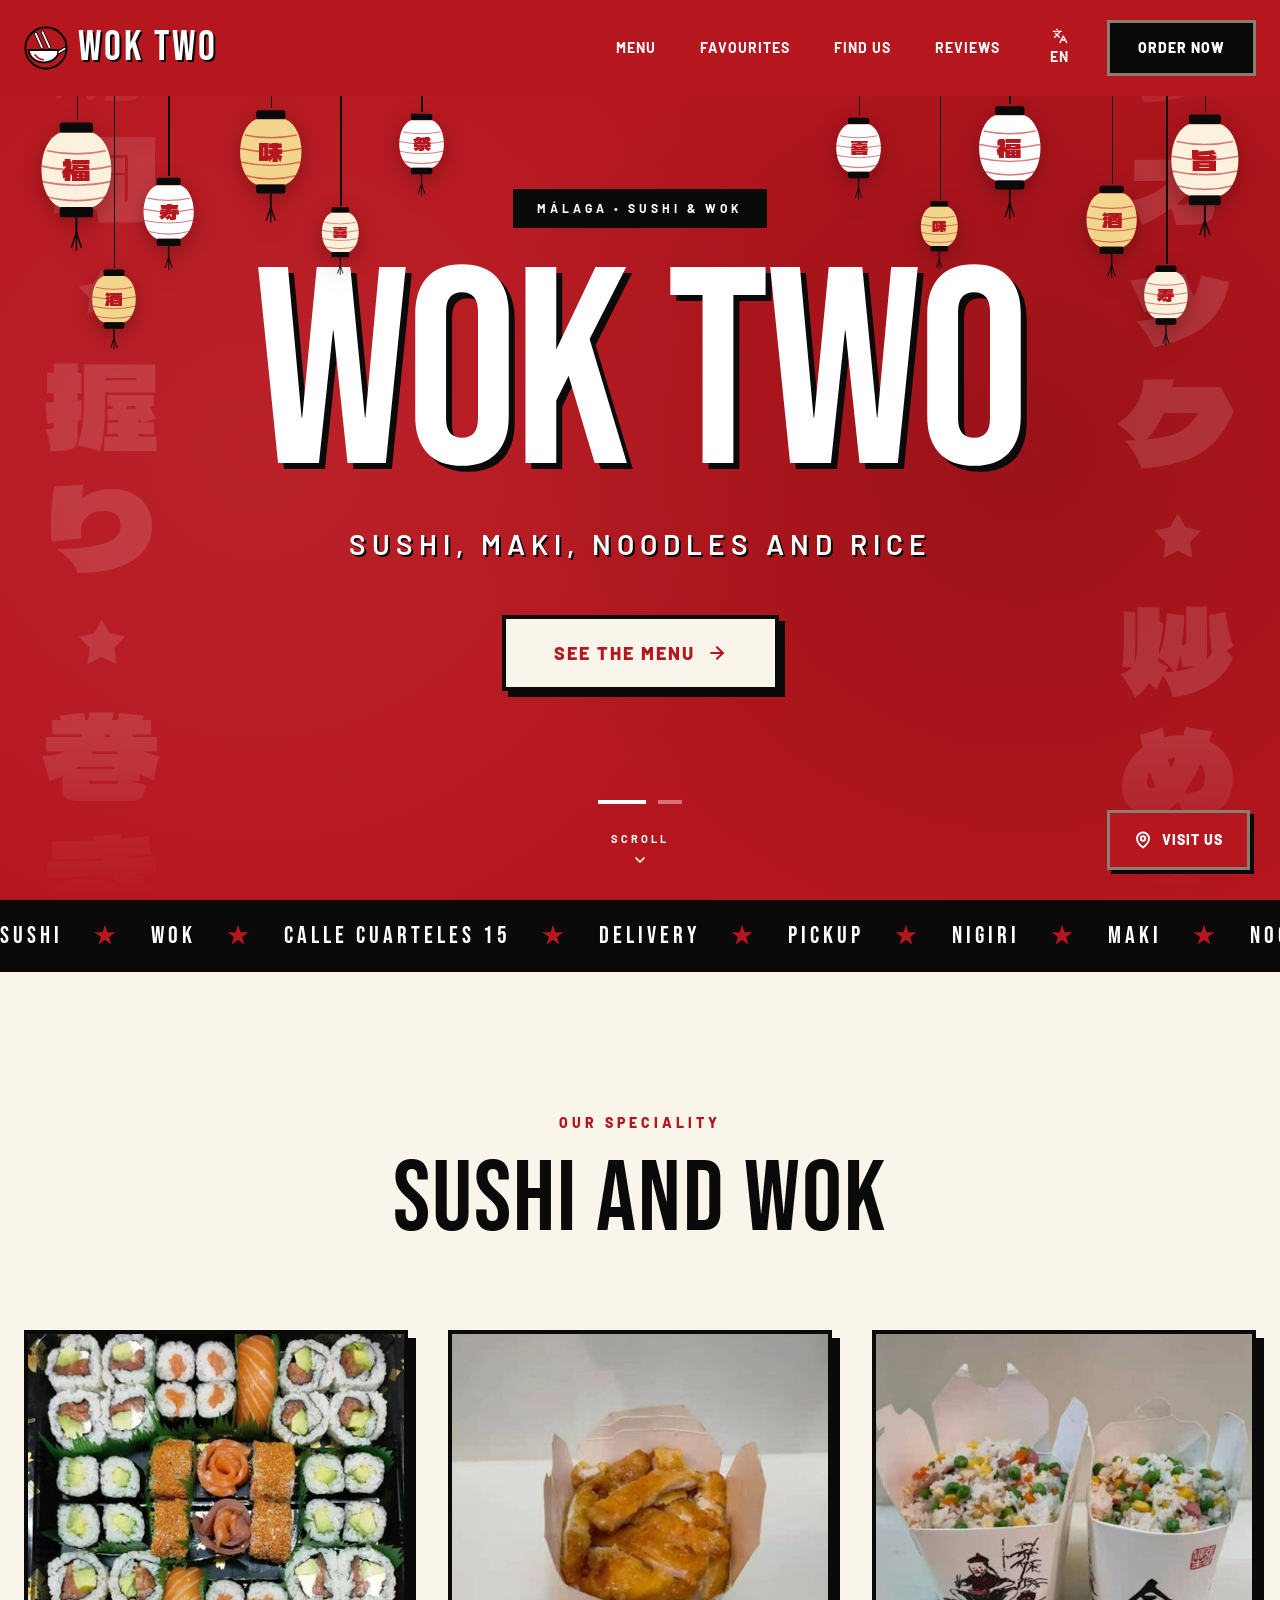
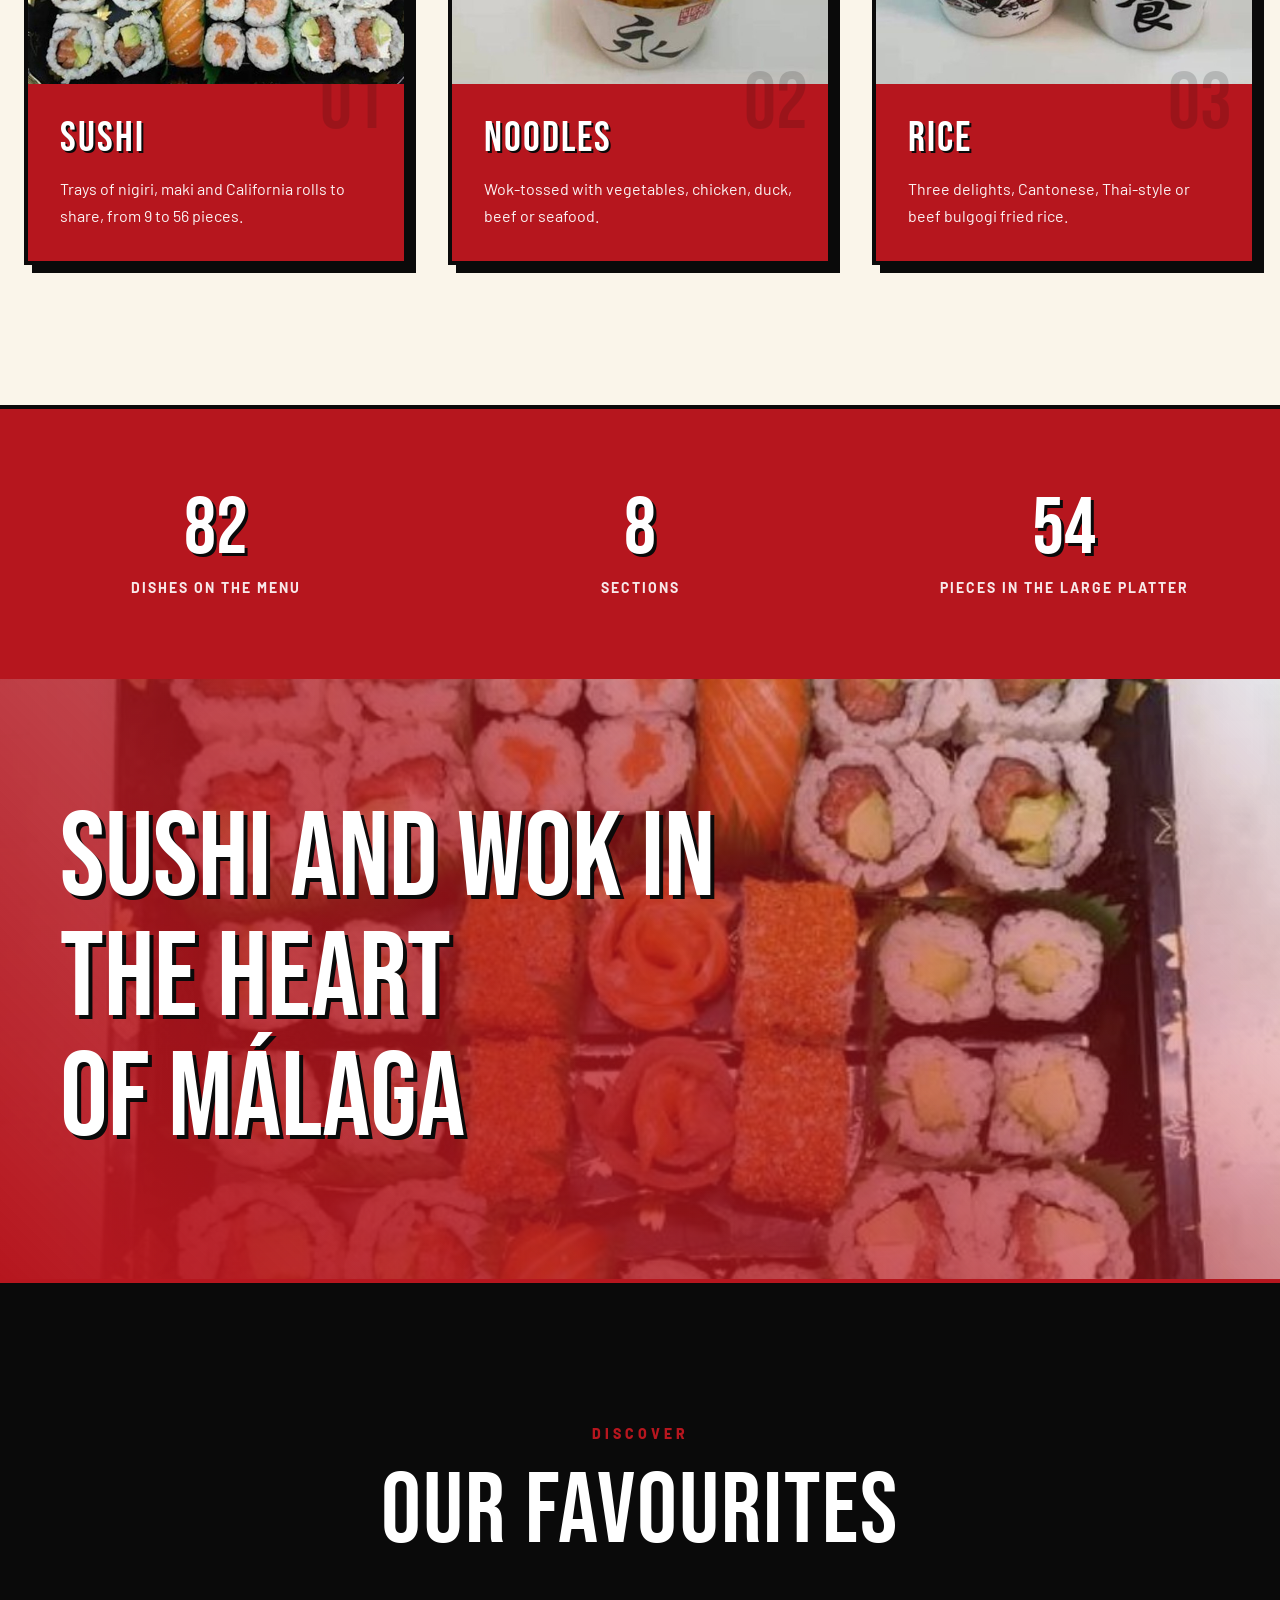
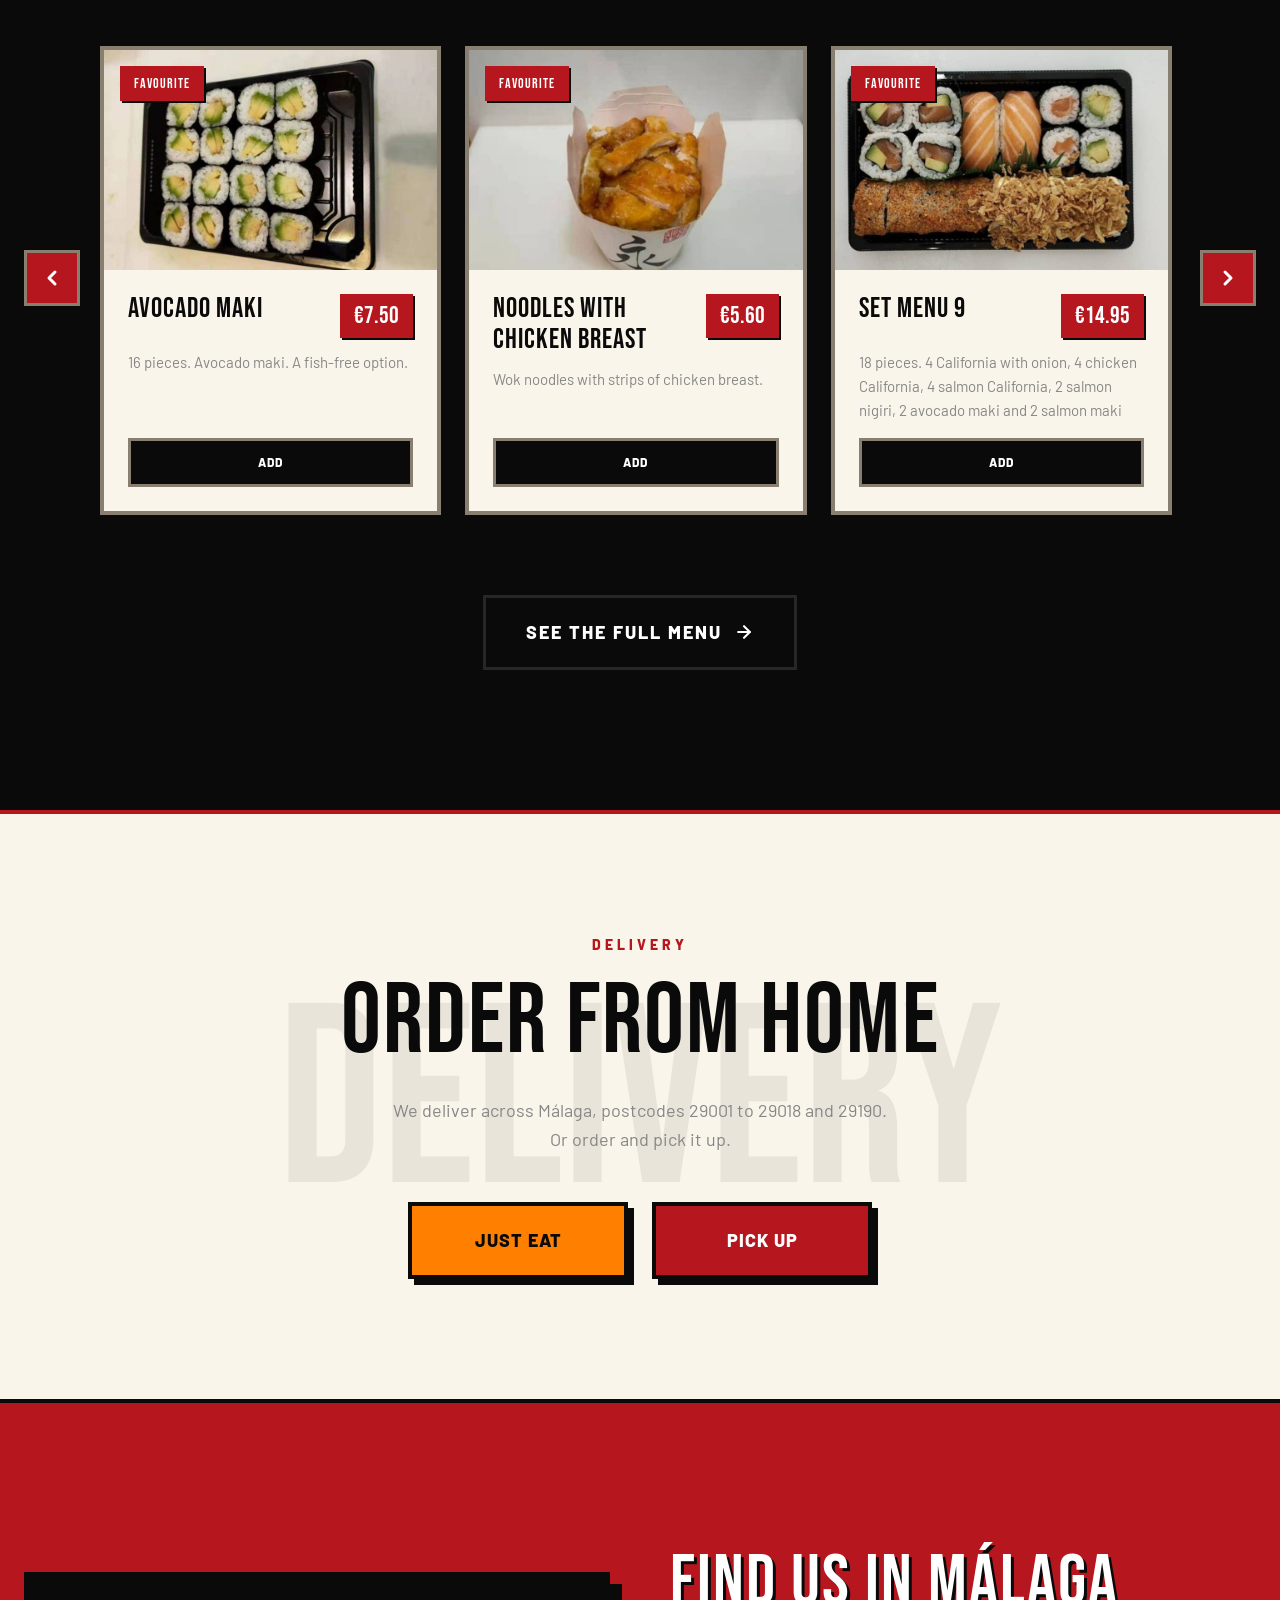
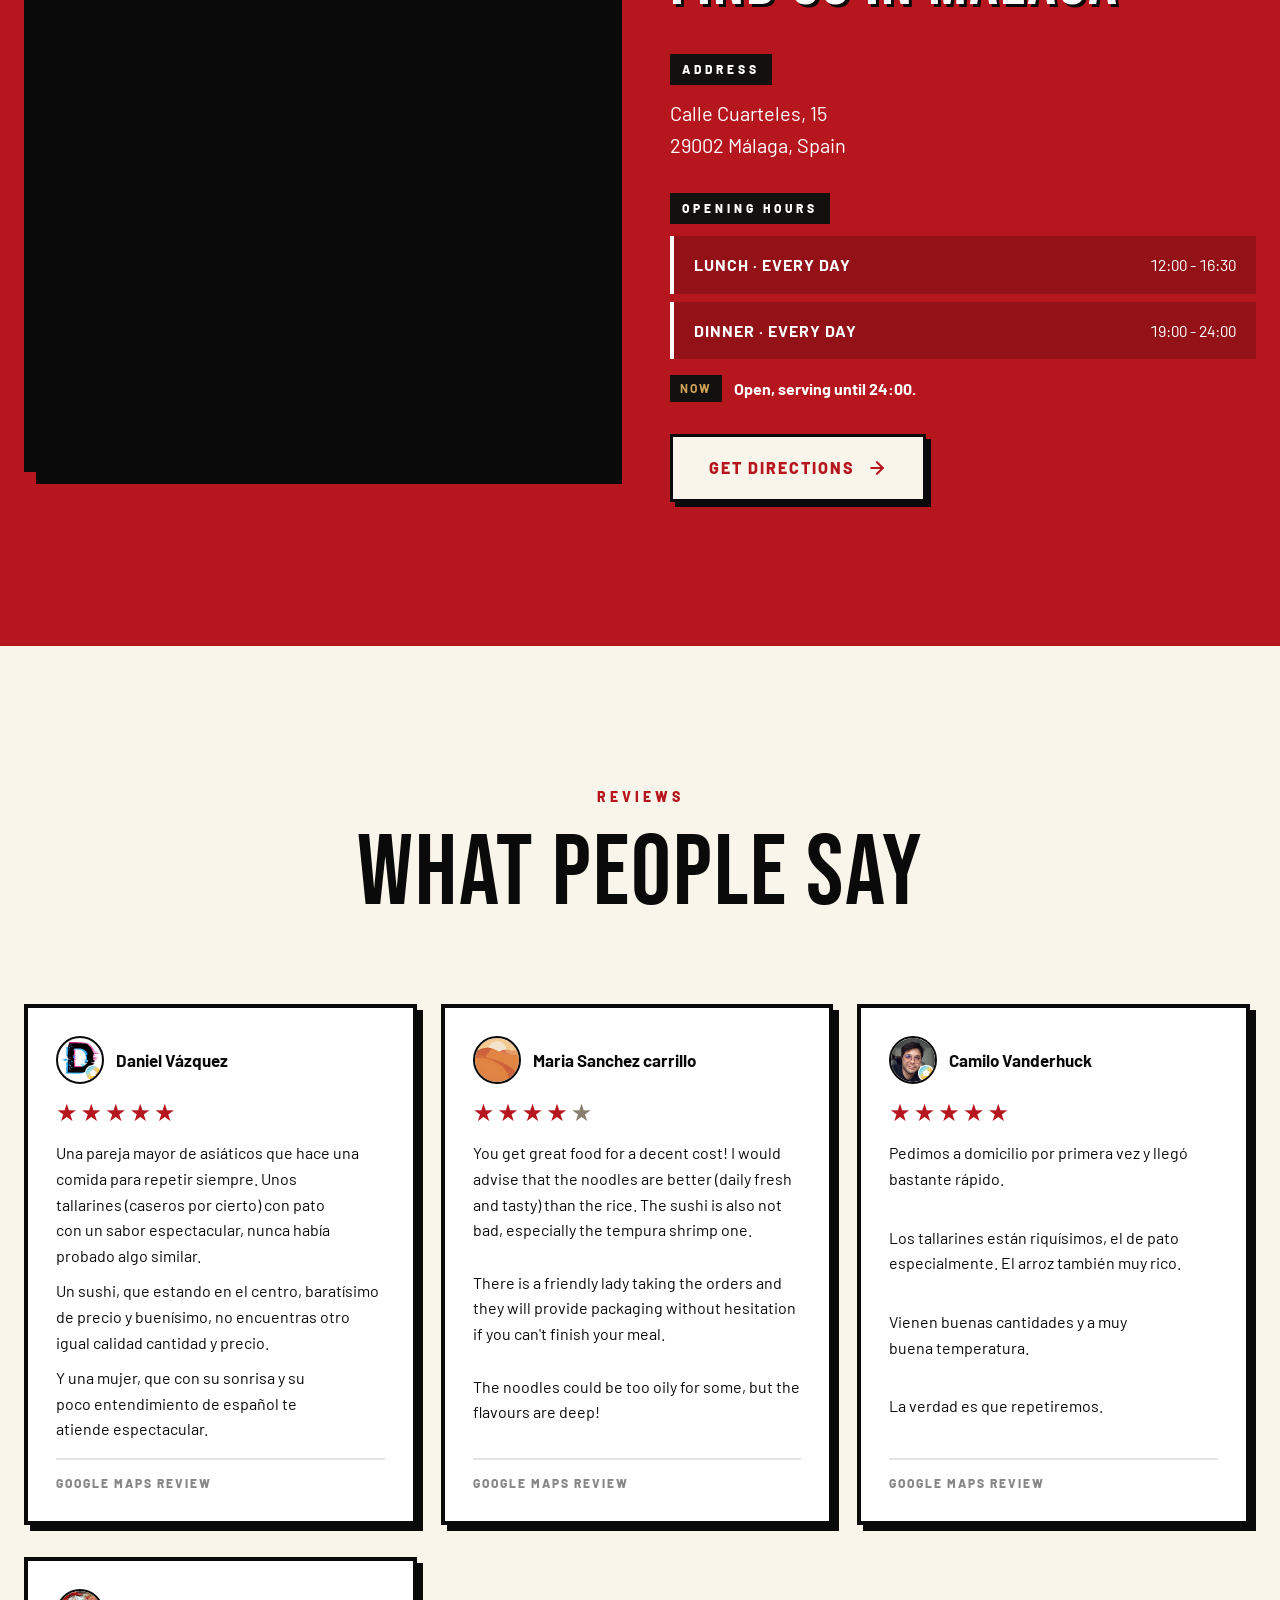
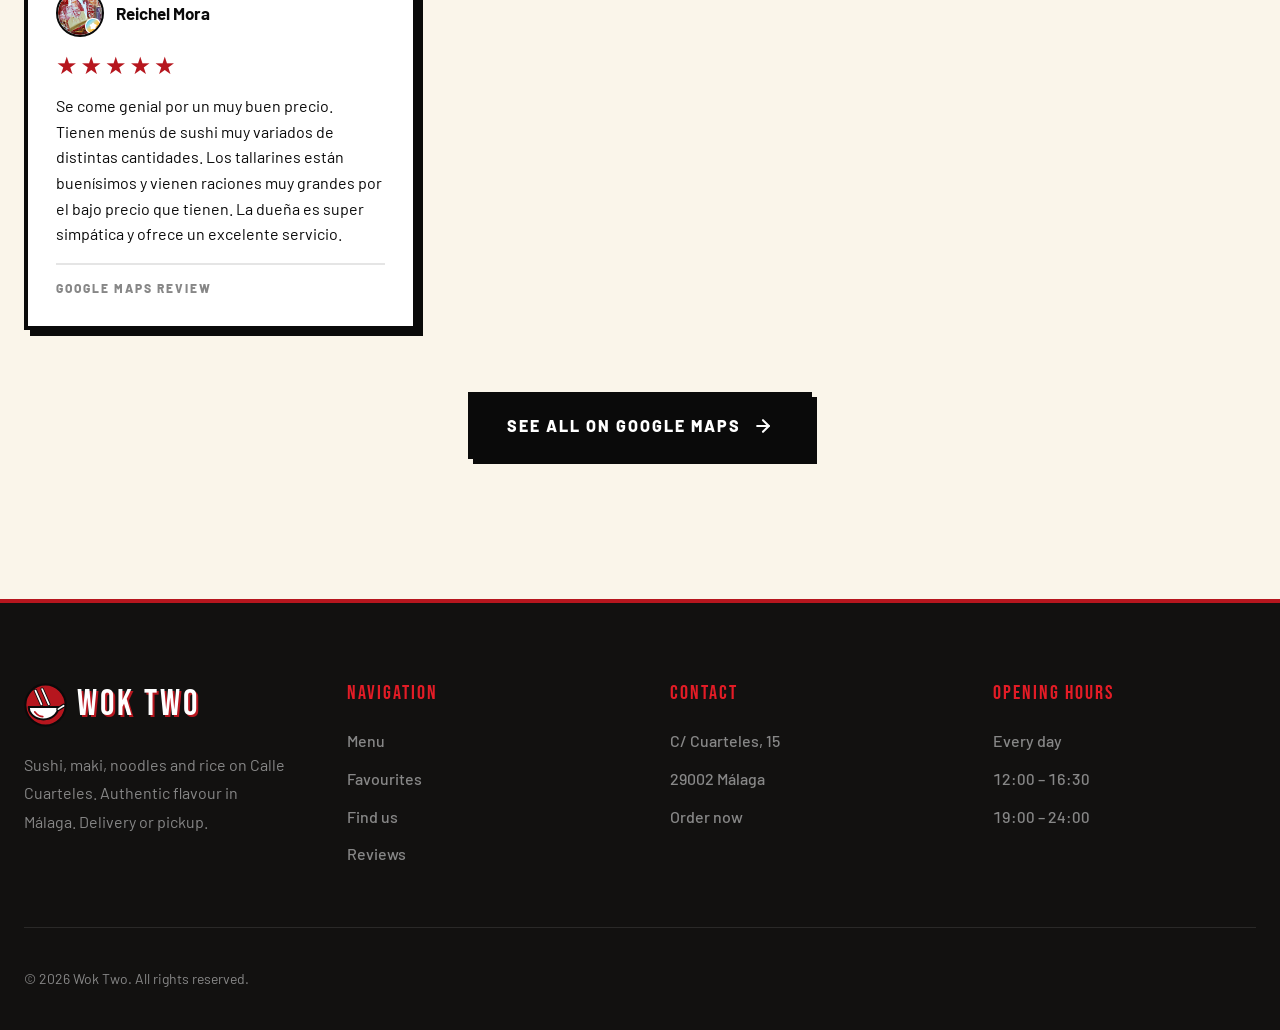
==== commit 6ce5b515: "Carta en móvil, logo, opiniones de Google Maps y retoques - Corrige "Niguiri" por "Nigiri" en la car" ====
--- a/en/index.html
+++ b/en/index.html
@@ -21,7 +21,7 @@
 <meta name="twitter:card" content="summary_large_image">
 <link rel="preconnect" href="https://fonts.googleapis.com"><link rel="preconnect" href="https://fonts.gstatic.com" crossorigin>
 <link href="https://fonts.googleapis.com/css2?family=Bebas+Neue&family=Barlow:wght@400;500;600;700;800&family=Dela+Gothic+One&display=swap" rel="stylesheet">
-<link rel="stylesheet" href="../styles.css?v=mwp99ls4">
+<link rel="stylesheet" href="../styles.css?v=mwpmq74s">
 <script>document.documentElement.classList.add('js');</script>
 </head>
 <body>
@@ -29,14 +29,14 @@
 <div class="progress" data-progress aria-hidden="true"></div>
 <header class="nav" data-nav>
   <div class="container nav__in">
-    <a class="nav__brand" href="#top" aria-label="Wok Two, home">Wok Two</a>
-    <nav class="nav__links" aria-label="Main"><a class="slide" href="carta.html" data-text="Menu"><span>Menu</span></a><a class="slide" href="#destacados" data-text="Favourites"><span>Favourites</span></a><a class="slide" href="#donde" data-text="Find us"><span>Find us</span></a><a class="slide slide--lang" href="../index.html" hreflang="es" lang="es" aria-label="Versión en español"><span><svg width="16" height="16" viewBox="0 0 24 24" fill="none" stroke="currentColor" stroke-width="2" stroke-linecap="round" stroke-linejoin="round" aria-hidden="true"><path d="m5 8 6 6"/><path d="m4 14 6-6 2-3"/><path d="M2 5h12"/><path d="M7 2h1"/><path d="m22 22-5-10-5 10"/><path d="M14 18h6"/></svg>EN</span><span class="roll-b" aria-hidden="true">EN</span></a></nav>
+    <a class="nav__brand" href="#top" aria-label="Wok Two, home"><img class="logo" src="../logo.svg" alt="" width="40" height="40">Wok Two</a>
+    <nav class="nav__links" aria-label="Main"><a class="slide" href="carta.html" data-text="Menu"><span>Menu</span></a><a class="slide" href="#destacados" data-text="Favourites"><span>Favourites</span></a><a class="slide" href="#donde" data-text="Find us"><span>Find us</span></a><a class="slide" href="#opiniones" data-text="Reviews"><span>Reviews</span></a><a class="slide slide--lang" href="../index.html" hreflang="es" lang="es" aria-label="Versión en español"><span><svg width="16" height="16" viewBox="0 0 24 24" fill="none" stroke="currentColor" stroke-width="2" stroke-linecap="round" stroke-linejoin="round" aria-hidden="true"><path d="m5 8 6 6"/><path d="m4 14 6-6 2-3"/><path d="M2 5h12"/><path d="M7 2h1"/><path d="m22 22-5-10-5 10"/><path d="M14 18h6"/></svg>EN</span><span class="roll-b" aria-hidden="true">EN</span></a></nav>
     <a class="nav__cta" href="carta.html" data-open-cart>Order now</a>
     <button class="burger" type="button" aria-expanded="false" aria-controls="menu" data-burger><span></span><span></span><span></span><span class="visually-hidden">Menu</span></button>
   </div>
 </header>
 <div class="menu" id="menu" data-menu hidden>
-  <nav aria-label="Mobile"><a href="#top">Home</a><a href="carta.html">Menu</a><a href="#destacados">Favourites</a><a href="#donde">Find us</a><a href="carta.html" data-open-cart>Order now</a><a class="menu__lang" href="../index.html" hreflang="es" lang="es" aria-label="Versión en español"><svg width="16" height="16" viewBox="0 0 24 24" fill="none" stroke="currentColor" stroke-width="2" stroke-linecap="round" stroke-linejoin="round" aria-hidden="true"><path d="m5 8 6 6"/><path d="m4 14 6-6 2-3"/><path d="M2 5h12"/><path d="M7 2h1"/><path d="m22 22-5-10-5 10"/><path d="M14 18h6"/></svg>EN</a></nav>
+  <nav aria-label="Mobile"><a href="#top">Home</a><a href="carta.html">Menu</a><a href="#destacados">Favourites</a><a href="#donde">Find us</a><a href="#opiniones">Reviews</a><a href="carta.html" data-open-cart>Order now</a><a class="menu__lang" href="../index.html" hreflang="es" lang="es" aria-label="Versión en español"><svg width="16" height="16" viewBox="0 0 24 24" fill="none" stroke="currentColor" stroke-width="2" stroke-linecap="round" stroke-linejoin="round" aria-hidden="true"><path d="m5 8 6 6"/><path d="m4 14 6-6 2-3"/><path d="M2 5h12"/><path d="M7 2h1"/><path d="m22 22-5-10-5 10"/><path d="M14 18h6"/></svg>EN</a></nav>
 </div>
 
 <main id="main">
@@ -110,7 +110,7 @@
   <div class="mcard__img" data-slot="dish-169258"><img src="../images/1692586255fd4d519d9fb1402cad151c-800.jpg" width="800" height="600" alt="Avocado Maki, 16 pieces" loading="lazy" decoding="async"><span class="mcard__badge" data-keep>Favourite</span></div>
   <div class="mcard__body">
     <div class="mcard__top"><h3 class="mcard__name">Avocado Maki</h3><span class="mcard__price num">€7.50</span></div>
-    <p class="mcard__desc">16 pieces. Avocado maki. A fish-free option.</p>
+    <p class="mcard__desc">16 pieces. Avocado maki. A fish-free option.</p><button type="button" class="desc-toggle" aria-expanded="false" data-show="Show description" data-hide="Hide description">Show description</button>
     <button type="button" class="mcard__btn" data-add="Maki Aguacate, 16 unidades" aria-label="Add Avocado Maki to the order">Add</button>
   </div>
 </article>
@@ -118,7 +118,7 @@
   <div class="mcard__img" data-slot="dish-a913d1"><img src="../images/a913d11fcfd0991131e583cad5535301-800.jpg" width="800" height="600" alt="Noodles with Chicken Breast" loading="lazy" decoding="async"><span class="mcard__badge" data-keep>Favourite</span></div>
   <div class="mcard__body">
     <div class="mcard__top"><h3 class="mcard__name">Noodles with Chicken Breast</h3><span class="mcard__price num">€5.60</span></div>
-    <p class="mcard__desc">Wok noodles with strips of chicken breast.</p>
+    <p class="mcard__desc">Wok noodles with strips of chicken breast.</p><button type="button" class="desc-toggle" aria-expanded="false" data-show="Show description" data-hide="Hide description">Show description</button>
     <button type="button" class="mcard__btn" data-add="Tallarines con Pechuga de Pollo" aria-label="Add Noodles with Chicken Breast to the order">Add</button>
   </div>
 </article>
@@ -126,7 +126,7 @@
   <div class="mcard__img" data-slot="dish-71c44b"><img src="../images/71c44bcdd9c775c1809aa2f60e42526d-800.jpg" width="800" height="600" alt="Set Menu 9, 18 pieces" loading="lazy" decoding="async"><span class="mcard__badge" data-keep>Favourite</span></div>
   <div class="mcard__body">
     <div class="mcard__top"><h3 class="mcard__name">Set Menu 9</h3><span class="mcard__price num">€14.95</span></div>
-    <p class="mcard__desc">18 pieces. 4 California with onion, 4 chicken California, 4 salmon California, 2 salmon nigiri, 2 avocado maki and 2 salmon maki</p>
+    <p class="mcard__desc">18 pieces. 4 California with onion, 4 chicken California, 4 salmon California, 2 salmon nigiri, 2 avocado maki and 2 salmon maki</p><button type="button" class="desc-toggle" aria-expanded="false" data-show="Show description" data-hide="Hide description">Show description</button>
     <button type="button" class="mcard__btn" data-add="Menú 9, 18 unidades" aria-label="Add Set Menu 9 to the order">Add</button>
   </div>
 </article>
@@ -134,7 +134,7 @@
   <div class="mcard__img" data-slot="dish-138d44"><img src="../images/138d44df06003a8a858a575d1a933795-800.jpg" width="800" height="600" alt="Chicken with Almonds" loading="lazy" decoding="async"><span class="mcard__badge" data-keep>Favourite</span></div>
   <div class="mcard__body">
     <div class="mcard__top"><h3 class="mcard__name">Chicken with Almonds</h3><span class="mcard__price num">€6.50</span></div>
-    <p class="mcard__desc">Chicken stir-fried with almonds, a Chinese classic.</p>
+    <p class="mcard__desc">Chicken stir-fried with almonds, a Chinese classic.</p><button type="button" class="desc-toggle" aria-expanded="false" data-show="Show description" data-hide="Hide description">Show description</button>
     <button type="button" class="mcard__btn" data-add="Pollo con Almendras" aria-label="Add Chicken with Almonds to the order">Add</button>
   </div>
 </article>
@@ -142,7 +142,7 @@
   <div class="mcard__img" data-slot="dish-5e8629"><img src="../images/5e86294b819d60594490f6fd067881ab-800.jpg" width="800" height="600" alt="Salmon California, 9 pieces" loading="lazy" decoding="async"><span class="mcard__badge" data-keep>Favourite</span></div>
   <div class="mcard__body">
     <div class="mcard__top"><h3 class="mcard__name">Salmon California</h3><span class="mcard__price num">€6.50</span></div>
-    <p class="mcard__desc">9 pieces. Salmon California roll.</p>
+    <p class="mcard__desc">9 pieces. Salmon California roll.</p><button type="button" class="desc-toggle" aria-expanded="false" data-show="Show description" data-hide="Hide description">Show description</button>
     <button type="button" class="mcard__btn" data-add="California Salmón, 9 unidades" aria-label="Add Salmon California to the order">Add</button>
   </div>
 </article>
@@ -182,12 +182,25 @@
       </div>
     </div>
   </section>
+
+  <section class="sec sec--white" id="opiniones" aria-labelledby="h-rev">
+    <div class="container">
+      <div class="shead reveal"><span class="label">Reviews</span><h2 class="title-xl" id="h-rev">What people say</h2></div>
+      <ul class="reviews">
+        <li class="review reveal" style="--d:0s"><div class="review__who"><img src="../images/avatar-1.png" alt="" width="48" height="48" loading="lazy" decoding="async"><strong>Daniel Vázquez</strong></div><p class="review__stars" role="img" aria-label="5 out of 5 stars"><span aria-hidden="true">★★★★★<i></i></span></p><blockquote class="review__text"><p>Una pareja mayor de asiáticos que hace una comida para repetir siempre. Unos tallarines (caseros por cierto) con pato con un sabor espectacular, nunca había probado algo similar.</p><p>Un sushi, que estando en el centro, baratísimo de precio y buenísimo, no encuentras otro igual calidad cantidad y precio.</p><p>Y una mujer, que con su sonrisa y su poco entendimiento de español te atiende espectacular.</p></blockquote><p class="review__from">Google Maps review</p></li>
+        <li class="review reveal" style="--d:0.1s"><div class="review__who"><img src="../images/avatar-2.png" alt="" width="48" height="48" loading="lazy" decoding="async"><strong>Maria Sanchez carrillo</strong></div><p class="review__stars" role="img" aria-label="4 out of 5 stars"><span aria-hidden="true">★★★★<i>★</i></span></p><blockquote class="review__text"><p>You get great food for a decent cost! I would advise that the noodles are better (daily fresh and tasty) than the rice. The sushi is also not bad, especially the tempura shrimp one.</p><p>There is a friendly lady taking the orders and they will provide packaging without hesitation if you can't finish your meal.</p><p>The noodles could be too oily for some, but the flavours are deep!</p></blockquote><p class="review__from">Google Maps review</p></li>
+        <li class="review reveal" style="--d:0.2s"><div class="review__who"><img src="../images/avatar-3.png" alt="" width="48" height="48" loading="lazy" decoding="async"><strong>Camilo Vanderhuck</strong></div><p class="review__stars" role="img" aria-label="5 out of 5 stars"><span aria-hidden="true">★★★★★<i></i></span></p><blockquote class="review__text"><p>Pedimos a domicilio por primera vez y llegó bastante rápido.</p><p>Los tallarines están riquísimos, el de pato especialmente. El arroz también muy rico.</p><p>Vienen buenas cantidades y a muy buena temperatura.</p><p>La verdad es que repetiremos.</p></blockquote><p class="review__from">Google Maps review</p></li>
+        <li class="review reveal" style="--d:0.30000000000000004s"><div class="review__who"><img src="../images/avatar-4.png" alt="" width="48" height="48" loading="lazy" decoding="async"><strong>Reichel Mora</strong></div><p class="review__stars" role="img" aria-label="5 out of 5 stars"><span aria-hidden="true">★★★★★<i></i></span></p><blockquote class="review__text"><p>Se come genial por un muy buen precio. Tienen menús de sushi muy variados de distintas cantidades. Los tallarines están buenísimos y vienen raciones muy grandes por el bajo precio que tienen. La dueña es super simpática y ofrece un excelente servicio.</p></blockquote><p class="review__from">Google Maps review</p></li>
+      </ul>
+      <p class="reviews__all"><a class="btn-white" href="https://www.google.com/maps/search/?api=1&query=Wok%20Two%2C%20Calle%20Cuarteles%2015%2C%2029002%20M%C3%A1laga" rel="noopener"><span>See all on Google Maps</span><svg class="arrow" width="20" height="20" viewBox="0 0 24 24" fill="none" stroke="currentColor" stroke-width="2.5" stroke-linecap="round" stroke-linejoin="round" aria-hidden="true"><path d="M5 12h14"/><path d="m12 5 7 7-7 7"/></svg></a></p>
+    </div>
+  </section>
 </main>
 
 <footer class="foot">
   <div class="container foot__grid">
-    <div class="foot__brand"><a class="foot__logo" href="#top">Wok Two</a><p>Sushi, maki, noodles and rice on Calle Cuarteles. Authentic flavour in Málaga. Delivery or pickup.</p></div>
-    <div class="foot__col"><h2>Navigation</h2><ul><li><a href="carta.html">Menu</a></li><li><a href="#destacados">Favourites</a></li><li><a href="#donde">Find us</a></li></ul></div>
+    <div class="foot__brand"><a class="foot__logo" href="#top"><img class="logo" src="../logo.svg" alt="" width="44" height="44">Wok Two</a><p>Sushi, maki, noodles and rice on Calle Cuarteles. Authentic flavour in Málaga. Delivery or pickup.</p></div>
+    <div class="foot__col"><h2>Navigation</h2><ul><li><a href="carta.html">Menu</a></li><li><a href="#destacados">Favourites</a></li><li><a href="#donde">Find us</a></li><li><a href="#opiniones">Reviews</a></li></ul></div>
     <div class="foot__col"><h2>Contact</h2><ul><li><a href="https://www.google.com/maps/search/?api=1&query=Wok%20Two%2C%20Calle%20Cuarteles%2015%2C%2029002%20M%C3%A1laga" rel="noopener">C/ Cuarteles, 15</a></li><li><a href="https://www.google.com/maps/search/?api=1&query=Wok%20Two%2C%20Calle%20Cuarteles%2015%2C%2029002%20M%C3%A1laga" rel="noopener">29002 Málaga</a></li><li><a href="carta.html" data-open-cart>Order now</a></li></ul></div>
     <div class="foot__col"><h2>Opening hours</h2><ul><li>Every day</li><li class="num">12:00 – 16:30</li><li class="num">19:00 – 24:00</li></ul></div>
   </div>
@@ -237,7 +250,7 @@
 <meta name="twitter:card" content="summary_large_image">
 <link rel="preconnect" href="https://fonts.googleapis.com"><link rel="preconnect" href="https://fonts.gstatic.com" crossorigin>
 <link href="https://fonts.googleapis.com/css2?family=Bebas+Neue&family=Barlow:wght@400;500;600;700;800&family=Dela+Gothic+One&display=swap" rel="stylesheet">
-<link rel="stylesheet" href="styles.css?v=mwp99ls4">
+<link rel="stylesheet" href="styles.css?v=mwpmq74s">
 <script>document.documentElement.classList.add('js');<\/script>
 </head>
 <body>
@@ -245,14 +258,14 @@
 <div class="progress" data-progress aria-hidden="true"></div>
 <header class="nav" data-nav>
   <div class="container nav__in">
-    <a class="nav__brand" href="#top" aria-label="Wok Two, inicio">Wok Two</a>
-    <nav class="nav__links" aria-label="Principal"><a class="slide" href="carta.html" data-text="Carta"><span>Carta</span></a><a class="slide" href="#destacados" data-text="Destacados"><span>Destacados</span></a><a class="slide" href="#donde" data-text="Dónde"><span>Dónde</span></a><a class="slide slide--lang" href="en/index.html" hreflang="en" lang="en" aria-label="English version"><span><svg width="16" height="16" viewBox="0 0 24 24" fill="none" stroke="currentColor" stroke-width="2" stroke-linecap="round" stroke-linejoin="round" aria-hidden="true"><path d="m5 8 6 6"/><path d="m4 14 6-6 2-3"/><path d="M2 5h12"/><path d="M7 2h1"/><path d="m22 22-5-10-5 10"/><path d="M14 18h6"/></svg>ES</span><span class="roll-b" aria-hidden="true">ES</span></a></nav>
+    <a class="nav__brand" href="#top" aria-label="Wok Two, inicio"><img class="logo" src="logo.svg" alt="" width="40" height="40">Wok Two</a>
+    <nav class="nav__links" aria-label="Principal"><a class="slide" href="carta.html" data-text="Carta"><span>Carta</span></a><a class="slide" href="#destacados" data-text="Destacados"><span>Destacados</span></a><a class="slide" href="#donde" data-text="Dónde"><span>Dónde</span></a><a class="slide" href="#opiniones" data-text="Opiniones"><span>Opiniones</span></a><a class="slide slide--lang" href="en/index.html" hreflang="en" lang="en" aria-label="English version"><span><svg width="16" height="16" viewBox="0 0 24 24" fill="none" stroke="currentColor" stroke-width="2" stroke-linecap="round" stroke-linejoin="round" aria-hidden="true"><path d="m5 8 6 6"/><path d="m4 14 6-6 2-3"/><path d="M2 5h12"/><path d="M7 2h1"/><path d="m22 22-5-10-5 10"/><path d="M14 18h6"/></svg>ES</span><span class="roll-b" aria-hidden="true">ES</span></a></nav>
     <a class="nav__cta" href="carta.html" data-open-cart>Pide ahora</a>
     <button class="burger" type="button" aria-expanded="false" aria-controls="menu" data-burger><span></span><span></span><span></span><span class="visually-hidden">Menú</span></button>
   </div>
 </header>
 <div class="menu" id="menu" data-menu hidden>
-  <nav aria-label="Móvil"><a href="#top">Inicio</a><a href="carta.html">Carta</a><a href="#destacados">Destacados</a><a href="#donde">Dónde</a><a href="carta.html" data-open-cart>Pide ahora</a><a class="menu__lang" href="en/index.html" hreflang="en" lang="en" aria-label="English version"><svg width="16" height="16" viewBox="0 0 24 24" fill="none" stroke="currentColor" stroke-width="2" stroke-linecap="round" stroke-linejoin="round" aria-hidden="true"><path d="m5 8 6 6"/><path d="m4 14 6-6 2-3"/><path d="M2 5h12"/><path d="M7 2h1"/><path d="m22 22-5-10-5 10"/><path d="M14 18h6"/></svg>ES</a></nav>
+  <nav aria-label="Móvil"><a href="#top">Inicio</a><a href="carta.html">Carta</a><a href="#destacados">Destacados</a><a href="#donde">Dónde</a><a href="#opiniones">Opiniones</a><a href="carta.html" data-open-cart>Pide ahora</a><a class="menu__lang" href="en/index.html" hreflang="en" lang="en" aria-label="English version"><svg width="16" height="16" viewBox="0 0 24 24" fill="none" stroke="currentColor" stroke-width="2" stroke-linecap="round" stroke-linejoin="round" aria-hidden="true"><path d="m5 8 6 6"/><path d="m4 14 6-6 2-3"/><path d="M2 5h12"/><path d="M7 2h1"/><path d="m22 22-5-10-5 10"/><path d="M14 18h6"/></svg>ES</a></nav>
 </div>
 
 <main id="main">
@@ -326,7 +339,7 @@
   <div class="mcard__img" data-slot="dish-169258"><img src="images/1692586255fd4d519d9fb1402cad151c-800.jpg" width="800" height="600" alt="Maki Aguacate, 16 unidades" loading="lazy" decoding="async"><span class="mcard__badge" data-keep>Destacado</span></div>
   <div class="mcard__body">
     <div class="mcard__top"><h3 class="mcard__name">Maki Aguacate</h3><span class="mcard__price num">7,50 €</span></div>
-    <p class="mcard__desc">16 unidades. Makis de aguacate. Una opción sin pescado.</p>
+    <p class="mcard__desc">16 unidades. Makis de aguacate. Una opción sin pescado.</p><button type="button" class="desc-toggle" aria-expanded="false" data-show="Ver descripción" data-hide="Ocultar descripción">Ver descripción</button>
     <button type="button" class="mcard__btn" data-add="Maki Aguacate, 16 unidades" aria-label="Añadir Maki Aguacate al pedido">Añadir</button>
   </div>
 </article>
@@ -334,7 +347,7 @@
   <div class="mcard__img" data-slot="dish-a913d1"><img src="images/a913d11fcfd0991131e583cad5535301-800.jpg" width="800" height="600" alt="Tallarines con Pechuga de Pollo" loading="lazy" decoding="async"><span class="mcard__badge" data-keep>Destacado</span></div>
   <div class="mcard__body">
     <div class="mcard__top"><h3 class="mcard__name">Tallarines con Pechuga de Pollo</h3><span class="mcard__price num">5,60 €</span></div>
-    <p class="mcard__desc">Tallarines al wok con tiras de pechuga de pollo.</p>
+    <p class="mcard__desc">Tallarines al wok con tiras de pechuga de pollo.</p><button type="button" class="desc-toggle" aria-expanded="false" data-show="Ver descripción" data-hide="Ocultar descripción">Ver descripción</button>
     <button type="button" class="mcard__btn" data-add="Tallarines con Pechuga de Pollo" aria-label="Añadir Tallarines con Pechuga de Pollo al pedido">Añadir</button>
   </div>
 </article>
@@ -342,7 +355,7 @@
   <div class="mcard__img" data-slot="dish-71c44b"><img src="images/71c44bcdd9c775c1809aa2f60e42526d-800.jpg" width="800" height="600" alt="Menú 9, 18 unidades" loading="lazy" decoding="async"><span class="mcard__badge" data-keep>Destacado</span></div>
   <div class="mcard__body">
     <div class="mcard__top"><h3 class="mcard__name">Menú 9</h3><span class="mcard__price num">14,95 €</span></div>
-    <p class="mcard__desc">18 unidades. 4 californias con cebolla, 4 californias pollo, 4 californias salmón, 2 nigiris de salmón, 2 makis aguacate y 2 makis salmón</p>
+    <p class="mcard__desc">18 unidades. 4 californias con cebolla, 4 californias pollo, 4 californias salmón, 2 nigiris de salmón, 2 makis aguacate y 2 makis salmón</p><button type="button" class="desc-toggle" aria-expanded="false" data-show="Ver descripción" data-hide="Ocultar descripción">Ver descripción</button>
     <button type="button" class="mcard__btn" data-add="Menú 9, 18 unidades" aria-label="Añadir Menú 9 al pedido">Añadir</button>
   </div>
 </article>
@@ -350,7 +363,7 @@
   <div class="mcard__img" data-slot="dish-138d44"><img src="images/138d44df06003a8a858a575d1a933795-800.jpg" width="800" height="600" alt="Pollo con Almendras" loading="lazy" decoding="async"><span class="mcard__badge" data-keep>Destacado</span></div>
   <div class="mcard__body">
     <div class="mcard__top"><h3 class="mcard__name">Pollo con Almendras</h3><span class="mcard__price num">6,50 €</span></div>
-    <p class="mcard__desc">Pollo salteado con almendras, un clásico de la cocina china.</p>
+    <p class="mcard__desc">Pollo salteado con almendras, un clásico de la cocina china.</p><button type="button" class="desc-toggle" aria-expanded="false" data-show="Ver descripción" data-hide="Ocultar descripción">Ver descripción</button>
     <button type="button" class="mcard__btn" data-add="Pollo con Almendras" aria-label="Añadir Pollo con Almendras al pedido">Añadir</button>
   </div>
 </article>
@@ -358,7 +371,7 @@
   <div class="mcard__img" data-slot="dish-5e8629"><img src="images/5e86294b819d60594490f6fd067881ab-800.jpg" width="800" height="600" alt="California Salmón, 9 unidades" loading="lazy" decoding="async"><span class="mcard__badge" data-keep>Destacado</span></div>
   <div class="mcard__body">
     <div class="mcard__top"><h3 class="mcard__name">California Salmón</h3><span class="mcard__price num">6,50 €</span></div>
-    <p class="mcard__desc">9 unidades. California roll de salmón.</p>
+    <p class="mcard__desc">9 unidades. California roll de salmón.</p><button type="button" class="desc-toggle" aria-expanded="false" data-show="Ver descripción" data-hide="Ocultar descripción">Ver descripción</button>
     <button type="button" class="mcard__btn" data-add="California Salmón, 9 unidades" aria-label="Añadir California Salmón al pedido">Añadir</button>
   </div>
 </article>
@@ -398,12 +411,25 @@
       </div>
     </div>
   </section>
+
+  <section class="sec sec--white" id="opiniones" aria-labelledby="h-rev">
+    <div class="container">
+      <div class="shead reveal"><span class="label">Opiniones</span><h2 class="title-xl" id="h-rev">Lo que dicen de nosotros</h2></div>
+      <ul class="reviews">
+        <li class="review reveal" style="--d:0s"><div class="review__who"><img src="images/avatar-1.png" alt="" width="48" height="48" loading="lazy" decoding="async"><strong>Daniel Vázquez</strong></div><p class="review__stars" role="img" aria-label="5 de 5 estrellas"><span aria-hidden="true">★★★★★<i></i></span></p><blockquote class="review__text"><p>Una pareja mayor de asiáticos que hace una comida para repetir siempre. Unos tallarines (caseros por cierto) con pato con un sabor espectacular, nunca había probado algo similar.</p><p>Un sushi, que estando en el centro, baratísimo de precio y buenísimo, no encuentras otro igual calidad cantidad y precio.</p><p>Y una mujer, que con su sonrisa y su poco entendimiento de español te atiende espectacular.</p></blockquote><p class="review__from">Reseña de Google Maps</p></li>
+        <li class="review reveal" style="--d:0.1s"><div class="review__who"><img src="images/avatar-2.png" alt="" width="48" height="48" loading="lazy" decoding="async"><strong>Maria Sanchez carrillo</strong></div><p class="review__stars" role="img" aria-label="4 de 5 estrellas"><span aria-hidden="true">★★★★<i>★</i></span></p><blockquote class="review__text"><p>You get great food for a decent cost! I would advise that the noodles are better (daily fresh and tasty) than the rice. The sushi is also not bad, especially the tempura shrimp one.</p><p>There is a friendly lady taking the orders and they will provide packaging without hesitation if you can't finish your meal.</p><p>The noodles could be too oily for some, but the flavours are deep!</p></blockquote><p class="review__from">Reseña de Google Maps</p></li>
+        <li class="review reveal" style="--d:0.2s"><div class="review__who"><img src="images/avatar-3.png" alt="" width="48" height="48" loading="lazy" decoding="async"><strong>Camilo Vanderhuck</strong></div><p class="review__stars" role="img" aria-label="5 de 5 estrellas"><span aria-hidden="true">★★★★★<i></i></span></p><blockquote class="review__text"><p>Pedimos a domicilio por primera vez y llegó bastante rápido.</p><p>Los tallarines están riquísimos, el de pato especialmente. El arroz también muy rico.</p><p>Vienen buenas cantidades y a muy buena temperatura.</p><p>La verdad es que repetiremos.</p></blockquote><p class="review__from">Reseña de Google Maps</p></li>
+        <li class="review reveal" style="--d:0.30000000000000004s"><div class="review__who"><img src="images/avatar-4.png" alt="" width="48" height="48" loading="lazy" decoding="async"><strong>Reichel Mora</strong></div><p class="review__stars" role="img" aria-label="5 de 5 estrellas"><span aria-hidden="true">★★★★★<i></i></span></p><blockquote class="review__text"><p>Se come genial por un muy buen precio. Tienen menús de sushi muy variados de distintas cantidades. Los tallarines están buenísimos y vienen raciones muy grandes por el bajo precio que tienen. La dueña es super simpática y ofrece un excelente servicio.</p></blockquote><p class="review__from">Reseña de Google Maps</p></li>
+      </ul>
+      <p class="reviews__all"><a class="btn-white" href="https://www.google.com/maps/search/?api=1&query=Wok%20Two%2C%20Calle%20Cuarteles%2015%2C%2029002%20M%C3%A1laga" rel="noopener"><span>Ver todas en Google Maps</span><svg class="arrow" width="20" height="20" viewBox="0 0 24 24" fill="none" stroke="currentColor" stroke-width="2.5" stroke-linecap="round" stroke-linejoin="round" aria-hidden="true"><path d="M5 12h14"/><path d="m12 5 7 7-7 7"/></svg></a></p>
+    </div>
+  </section>
 </main>
 
 <footer class="foot">
   <div class="container foot__grid">
-    <div class="foot__brand"><a class="foot__logo" href="#top">Wok Two</a><p>Sushi, makis, fideos y arroces en la calle Cuarteles. Sabor auténtico en Málaga. A domicilio o para recoger.</p></div>
-    <div class="foot__col"><h2>Navegación</h2><ul><li><a href="carta.html">Carta</a></li><li><a href="#destacados">Destacados</a></li><li><a href="#donde">Dónde</a></li></ul></div>
+    <div class="foot__brand"><a class="foot__logo" href="#top"><img class="logo" src="logo.svg" alt="" width="44" height="44">Wok Two</a><p>Sushi, makis, fideos y arroces en la calle Cuarteles. Sabor auténtico en Málaga. A domicilio o para recoger.</p></div>
+    <div class="foot__col"><h2>Navegación</h2><ul><li><a href="carta.html">Carta</a></li><li><a href="#destacados">Destacados</a></li><li><a href="#donde">Dónde</a></li><li><a href="#opiniones">Opiniones</a></li></ul></div>
     <div class="foot__col"><h2>Contacto</h2><ul><li><a href="https://www.google.com/maps/search/?api=1&query=Wok%20Two%2C%20Calle%20Cuarteles%2015%2C%2029002%20M%C3%A1laga" rel="noopener">C/ Cuarteles, 15</a></li><li><a href="https://www.google.com/maps/search/?api=1&query=Wok%20Two%2C%20Calle%20Cuarteles%2015%2C%2029002%20M%C3%A1laga" rel="noopener">29002 Málaga</a></li><li><a href="carta.html" data-open-cart>Pide ahora</a></li></ul></div>
     <div class="foot__col"><h2>Horario</h2><ul><li>Todos los días</li><li class="num">12:00 – 16:30</li><li class="num">19:00 – 24:00</li></ul></div>
   </div>
@@ -430,14 +456,14 @@
   </form>
 </dialog>
 <script type="application/json" id="catalog">[["Menú 1, 12 unidades","Set Menu 1, 12 pieces",12],["Menú 2, 9 unidades","Set Menu 2, 9 pieces",9.95],["Menú 3, 11 unidades","Set Menu 3, 11 pieces",10.5],["Menú 4, 11 unidades","Set Menu 4, 11 pieces",11.5],["Menú 5, 16 unidades","Set Menu 5, 16 pieces",13.95],["Menú 6, 18 unidades","Set Menu 6, 18 pieces",13.95],["Menú 7, 18 unidades","Set Menu 7, 18 pieces",14.95],["Menú 8, 18 unidades","Set Menu 8, 18 pieces",15.5],["Menú 9, 18 unidades","Set Menu 9, 18 pieces",14.95],["Menú 10, 12 unidades","Set Menu 10, 12 pieces",11.5],["Menú 11, 40 unidades","Set Menu 11, 40 pieces",32],["Menú 12, 18 unidades","Set Menu 12, 18 pieces",14.5],["Menú 13, 20 unidades","Set Menu 13, 20 pieces",14.2],["Plato Grande, 56 unidades","Large Platter, 56 pieces",39],["Ensalada de Pepino","Cucumber Salad",3.2],["Rollitos Primavera","Spring Rolls",2.3],["Empanadillas Chinas","Chinese Dumplings",3.5],["Alitas de Pollo, 3 piezas","Chicken Wings, 3 pieces",4.5],["Pan de Gambas","Prawn Crackers",1.5],["Rainbow Roll, 9 unidades","Rainbow Roll, 9 pieces",9.9],["Nigiri de Anguila, 2 piezas","Eel Nigiri, 2 pieces",3.2],["Nigiri de Langostino, 2 piezas","Prawn Nigiri, 2 pieces",3.2],["Nigiri de Atún, 2 piezas","Tuna Nigiri, 2 pieces",3.2],["Nigiri de Salmón, 2 piezas","Salmon Nigiri, 2 pieces",3.2],["Nigiri de Salmón, 6 unidades","Salmon Nigiri, 6 pieces",7.8],["Maki Variado, 16 unidades","Assorted Maki, 16 pieces",7.5],["Maki Salmón, 16 unidades","Salmon Maki, 16 pieces",7.8],["Maki Aguacate, 16 unidades","Avocado Maki, 16 pieces",7.5],["Maki Variado, 8 unidades","Assorted Maki, 8 pieces",4],["Maki Salmón, 8 unidades","Salmon Maki, 8 pieces",4],["Maki Aguacate, 8 unidades","Avocado Maki, 8 pieces",4],["Maki de Salmón, 2 unidades","Salmon Maki, 2 pieces",1.5],["Maki de Atún, 2 unidades","Tuna Maki, 2 pieces",1.5],["Maki de Gambas, 2 unidades","Prawn Maki, 2 pieces",1.5],["Maki de Aguacate, 2 unidades","Avocado Maki, 2 pieces",1.5],["Futo Maki, 5 unidades","Futo Maki, 5 pieces",6],["Tallarines con Huevo y Verduras, pequeño","Noodles with Egg and Vegetables, small",3.4],["Tallarines con Huevo y Verduras, grande","Noodles with Egg and Vegetables, large",3.9],["Fideos con Verduras","Vermicelli with Vegetables",5],["Tallarines con Pechuga de Pollo","Noodles with Chicken Breast",5.6],["Tallarines con Pato","Noodles with Duck",6.5],["Fideos con Langostino","Vermicelli with Prawns",6.5],["Tallarines con Marisco","Noodles with Seafood",6.2],["Tallarines con Muslo de Pollo","Noodles with Chicken Thigh",6],["Fideos Frito con Ternera","Fried Vermicelli with Beef",7.5],["Fideos Frito con Pollo","Fried Vermicelli with Chicken",7],["Tallarines Fritos con Ternera","Fried Noodles with Beef",7.5],["Tallarines Frito con Pollo","Fried Noodles with Chicken",6.8],["Arroz Frito Tres Delicias, pequeño","Three Delights Fried Rice, small",3.4],["Arroz Frito Tres Delicias, grande","Three Delights Fried Rice, large",3.9],["Arroz Frito con Verduras","Vegetable Fried Rice",3.95],["Arroz Frito con Pollo","Chicken Fried Rice",5.2],["Arroz Bulgogi Blanco con Ternera","White Rice with Beef Bulgogi",6.5],["Arroz Frito con Pollo Curry al Estilo Tailandés","Thai-Style Chicken Curry Fried Rice",6.5],["Arroz Frito con Marisco","Seafood Fried Rice",6.2],["Arroz Frito con Ternera","Beef Fried Rice",6.9],["Arroz Frito Estilo Tailandés","Thai-Style Fried Rice",6.5],["Arroz Frito Estilo Cantonés","Cantonese-Style Fried Rice",6.8],["Solomillo de Pollo","Chicken Tenderloin",3.95],["Pollo con Almendras","Chicken with Almonds",6.5],["Langostino Frito, 10 piezas","Fried Prawns, 10 pieces",5],["Tempura de Langostinos Roll, 8 unidades","Prawn Tempura Roll, 8 pieces",5.9],["California con Cebolla, 9 unidades","California with Onion, 9 pieces",5.9],["Ternera con Bambú y Setas Chinas","Beef with Bamboo and Chinese Mushrooms",7],["Salmón Rollo con Queso, 9 unidades","Salmon and Cheese Roll, 9 pieces",7.5],["California Salmón, 9 unidades","Salmon California, 9 pieces",6.5],["California Pollo, 9 unidades","Chicken California, 9 pieces",6.95],["California Wakame, 9 unidades","Wakame California, 9 pieces",6.9],["Spicy California, 9 unidades","Spicy California, 9 pieces",5.9],["Salmón Uramaki, 9 unidades","Salmon Uramaki, 9 pieces",8.8],["Ternera con Salsa Ostras","Beef in Oyster Sauce",7],["California Wakame, 12 unidades","Wakame California, 12 pieces",9],["Avocado Roll, 9 unidades","Avocado Roll, 9 pieces",8.2],["Temaki, 1 unidad","Temaki, 1 piece",4.5],["Tartar","Tartare",8.2],["Patatas y Solomillo de Pollo con Salsa","Potatoes and Chicken Tenderloin with Sauce",4.5],["Patatas Lux","Lux Potato Wedges",3.8],["Patatas y Huevo con Salsa","Potatoes and Egg with Sauce",4.2],["Coca Cola Sabor Original, lata 330 ml","Coca-Cola Original Taste, 330 ml can",2.8],["Monster Energy Original, lata 500 ml","Monster Energy Original, 500 ml can",3],["Fanta Naranja, lata 330 ml","Fanta Orange, 330 ml can",2.8],["Sprite, lata 330 ml","Sprite, 330 ml can",2.8],["Agua, botella","Water, bottle",1.5],["Cerveza","Beer",2.8]]<\/script>
-<script src="app.js?v=mwp99ls4"><\/script>
-<script src="cart.js?v=mwp99ls4"><\/script>
+<script src="app.js?v=mwpmq74s"><\/script>
+<script src="cart.js?v=mwpmq74s"><\/script>
 <script>document.querySelectorAll('[data-slot] img').forEach((i) => { if (i.complete && !i.naturalWidth) i.remove(); else i.addEventListener('error', () => i.remove(), { once: true }); });<\/script>
 </body>
 </html>
 </script>
-<script src="../app.js?v=mwp99ls4"></script>
-<script src="../cart.js?v=mwp99ls4"></script>
+<script src="../app.js?v=mwpmq74s"></script>
+<script src="../cart.js?v=mwpmq74s"></script>
 <script>document.querySelectorAll('[data-slot] img').forEach((i) => { if (i.complete && !i.naturalWidth) i.remove(); else i.addEventListener('error', () => i.remove(), { once: true }); });</script>
 </body>
 </html>
--- a/styles.css
+++ b/styles.css
@@ -107,7 +107,8 @@
 .hl--wide { display: none; }
 @keyframes hl-sway { 0%, 100% { transform: rotate(calc(var(--r) * -1)); } 50% { transform: rotate(var(--r)); } }
 @media (min-width: 64rem) { .hl--wide { display: block; } }
-@media (max-width: 40rem) { .hl { top: calc(var(--y) * 0.55); } .hl::before { top: calc(var(--y) * -0.55); height: calc(var(--y) * 0.55); } .hl { transform-origin: 50% calc(var(--y) * -0.55); } }
+/* En móvil la barra superior (81 px) tapaba los farolillos más altos: se bajan 40 px y el cordón se alarga lo mismo */
+@media (max-width: 40rem) { .hl { --ym: calc(var(--y) * 0.55 + 40px); top: var(--ym); } .hl::before { top: calc(var(--ym) * -1); height: var(--ym); } .hl { transform-origin: 50% calc(var(--ym) * -1); } }
 @keyframes marquee-down { from { transform: translateY(-50%); } to { transform: translateY(0); } }
 .hero__in { position: relative; z-index: 10; max-width: 1024px; padding-inline: 24px; text-align: center; }
 .hero__in > * { animation: fade-up 0.8s var(--expo) both; }
@@ -281,7 +282,7 @@
 .cat { position: relative; flex: none; padding: 18px 36px; border: 3px solid rgb(255 255 255 / 0.12); font-family: var(--display); font-size: 20px; letter-spacing: 2px; line-height: 1; text-transform: uppercase; text-decoration: none; white-space: nowrap; color: var(--white); transition: all 0.4s var(--std); }
 .cat:hover { border-color: var(--red); }
 .cat[aria-selected="true"], .cat[aria-current="true"] { border-color: var(--red); background: var(--red); box-shadow: 4px 4px 0 var(--red-dark); }
-.panels { padding-block: 64px; }
+.panels { padding-block: 64px 32px; }
 .panel { min-width: 0; }
 .panel + .panel { margin-top: 96px; }
 .panel__title { margin-bottom: 24px; font-size: clamp(40px, 6vw, 72px); letter-spacing: 2px; color: var(--white); }
@@ -400,3 +401,85 @@
   .row__price { width: auto; min-width: 104px; padding-inline: 14px; }
   .row__add { width: 100%; }
 }
+
+/* Descripción plegable en móvil: el botón solo existe en pantallas estrechas */
+.desc-toggle { display: none; }
+@media (max-width: 40rem) {
+  .desc-toggle { display: inline-block; justify-self: start; margin: 0 0 12px; padding: 4px 0; border: 0; background: none; font: inherit; font-size: 14px; font-weight: 800; letter-spacing: 1px; text-transform: uppercase; text-decoration: underline; text-underline-offset: 3px; color: var(--red); cursor: pointer; }
+  .mcard__desc, .row__desc { display: none; }
+  .is-open > .mcard__desc { display: block; }
+  .mcard__body > .desc-toggle { align-self: flex-start; }
+  .row__main.is-open > .row__desc { display: block; }
+}
+
+/* Carta en móvil: cada categoría es una fila que se desliza de izquierda a derecha, con la foto entera arriba */
+@media (max-width: 40rem) {
+  .grid { display: flex; gap: 16px; margin-inline: -24px; padding: 0 24px 14px; scroll-padding-inline: 24px; overflow-x: auto; scroll-snap-type: x mandatory; overscroll-behavior-x: contain; -webkit-overflow-scrolling: touch; }
+  .grid .mcard { flex: 0 0 78%; scroll-snap-align: center; }
+  .grid .mcard__img { height: auto; aspect-ratio: 4 / 3; }
+}
+
+/* Foto ampliada */
+.mcard__img > img { cursor: zoom-in; }
+.zoom { max-width: 100vw; max-height: 100dvh; width: 100%; height: 100%; padding: 16px; border: 0; background: rgb(0 0 0 / 0.9); }
+.zoom[open] { display: flex; align-items: center; justify-content: center; }
+.zoom > img { max-width: 100%; max-height: 100%; object-fit: contain; border: 4px solid var(--cream); }
+.zoom__x { position: absolute; top: 12px; right: 12px; width: 44px; height: 44px; border: 3px solid var(--cream); background: var(--red); font-size: 28px; line-height: 1; color: var(--white); cursor: pointer; }
+
+/* Footer compacto en móvil */
+@media (max-width: 40rem) {
+  .foot { padding: 40px 0 24px; }
+  .foot__grid { grid-template-columns: repeat(2, minmax(0, 1fr)); gap: 28px 20px; }
+  .foot__brand, .foot__col:nth-child(3) { grid-column: 1 / -1; }
+  .foot__col:nth-child(3) { order: 2; }
+  .foot__logo { margin-bottom: 12px; font-size: 30px; }
+  .foot__brand p { line-height: 1.6; font-size: 15px; }
+  .foot__col h2 { margin-bottom: 12px; font-size: 18px; }
+  .foot__col ul { gap: 8px; font-size: 15px; }
+  .foot__base p { margin-top: 28px; padding-top: 20px; }
+}
+
+/* Logo (sello con wok y palillos) junto al nombre */
+.nav__brand, .foot__logo { display: inline-flex; align-items: center; gap: 10px; }
+.nav__brand .logo { width: 1.05em; height: 1.05em; flex: none; }
+.foot__logo .logo { width: 1.2em; height: 1.2em; flex: none; }
+
+/* Opiniones (reseñas reales de Google Maps) */
+.reviews { display: grid; grid-template-columns: repeat(auto-fit, minmax(min(100%, 300px), 1fr)); gap: 32px 24px; margin: 0; padding: 0 6px 6px 0; list-style: none; }
+.review { display: flex; flex-direction: column; gap: 16px; padding: 28px; border: 4px solid var(--black); background: var(--white); box-shadow: var(--sh); color: var(--black); }
+.review__stars { margin: 0; font-size: 24px; line-height: 1; letter-spacing: 3px; color: var(--red); }
+.review__stars i { font-style: normal; color: var(--grey-line); }
+.review__text { flex: 1; display: grid; gap: 10px; margin: 0; font-size: 16px; line-height: 1.6; }
+.review__text p { margin: 0; }
+.review__from { margin: 0; padding-top: 14px; border-top: 2px solid rgb(0 0 0 / 0.1); font-weight: 800; font-size: 12px; letter-spacing: 2px; text-transform: uppercase; color: var(--gray-500); }
+.reviews__all { margin-top: 56px; text-align: center; }
+.reviews__all .btn-white { background: var(--black); color: var(--white); }
+.reviews__all .btn-white:hover, .reviews__all .btn-white:focus-visible { background: var(--red); }
+@media (max-width: 40rem) { .review { padding: 20px; border-width: 3px; box-shadow: var(--sh-sm); } .reviews__all { margin-top: 40px; } }
+.review__who { display: flex; align-items: center; gap: 12px; }
+.review__who img { width: 48px; height: 48px; flex: none; border-radius: 50%; object-fit: cover; border: 2px solid var(--black); }
+.review__who strong { font-size: 17px; line-height: 1.2; }
+
+/* Hover de las reseñas: la tarjeta se "pulsa" como el resto de tarjetas de la web */
+.js .review.reveal { transition: opacity 0.8s var(--expo) var(--d, 0s), transform 0.5s var(--expo), box-shadow 0.5s var(--expo); }
+.review__who img, .review__who strong { transition: all 0.3s var(--expo); }
+@media (hover: hover) {
+  .js .review.reveal.visible:hover, .review:hover { transform: translate(4px, 4px); box-shadow: 2px 2px 0 var(--red); }
+  .review:hover .review__who img { transform: scale(1.1); border-color: var(--red); }
+  .review:hover .review__who strong { color: var(--red); }
+}
+
+/* Móvil: el botón "Cómo llegar" va centrado */
+@media (max-width: 40rem) { .find__info .btn-white { display: flex; width: fit-content; margin-inline: auto; } }
+
+/* Móvil: las opiniones se deslizan de izquierda a derecha */
+@media (max-width: 40rem) {
+  .reviews { display: flex; gap: 16px; margin-inline: -24px; padding: 0 24px 14px; overflow-x: auto; scroll-snap-type: x mandatory; scroll-padding-inline: 24px; overscroll-behavior-x: contain; -webkit-overflow-scrolling: touch; }
+  .review { flex: 0 0 84%; scroll-snap-align: center; }
+}
+
+/* Sin barra de desplazamiento visible en las filas que se deslizan (se sigue pudiendo deslizar) */
+@media (max-width: 40rem) {
+  .reviews, .grid { scrollbar-width: none; }
+  .reviews::-webkit-scrollbar, .grid::-webkit-scrollbar { display: none; }
+}
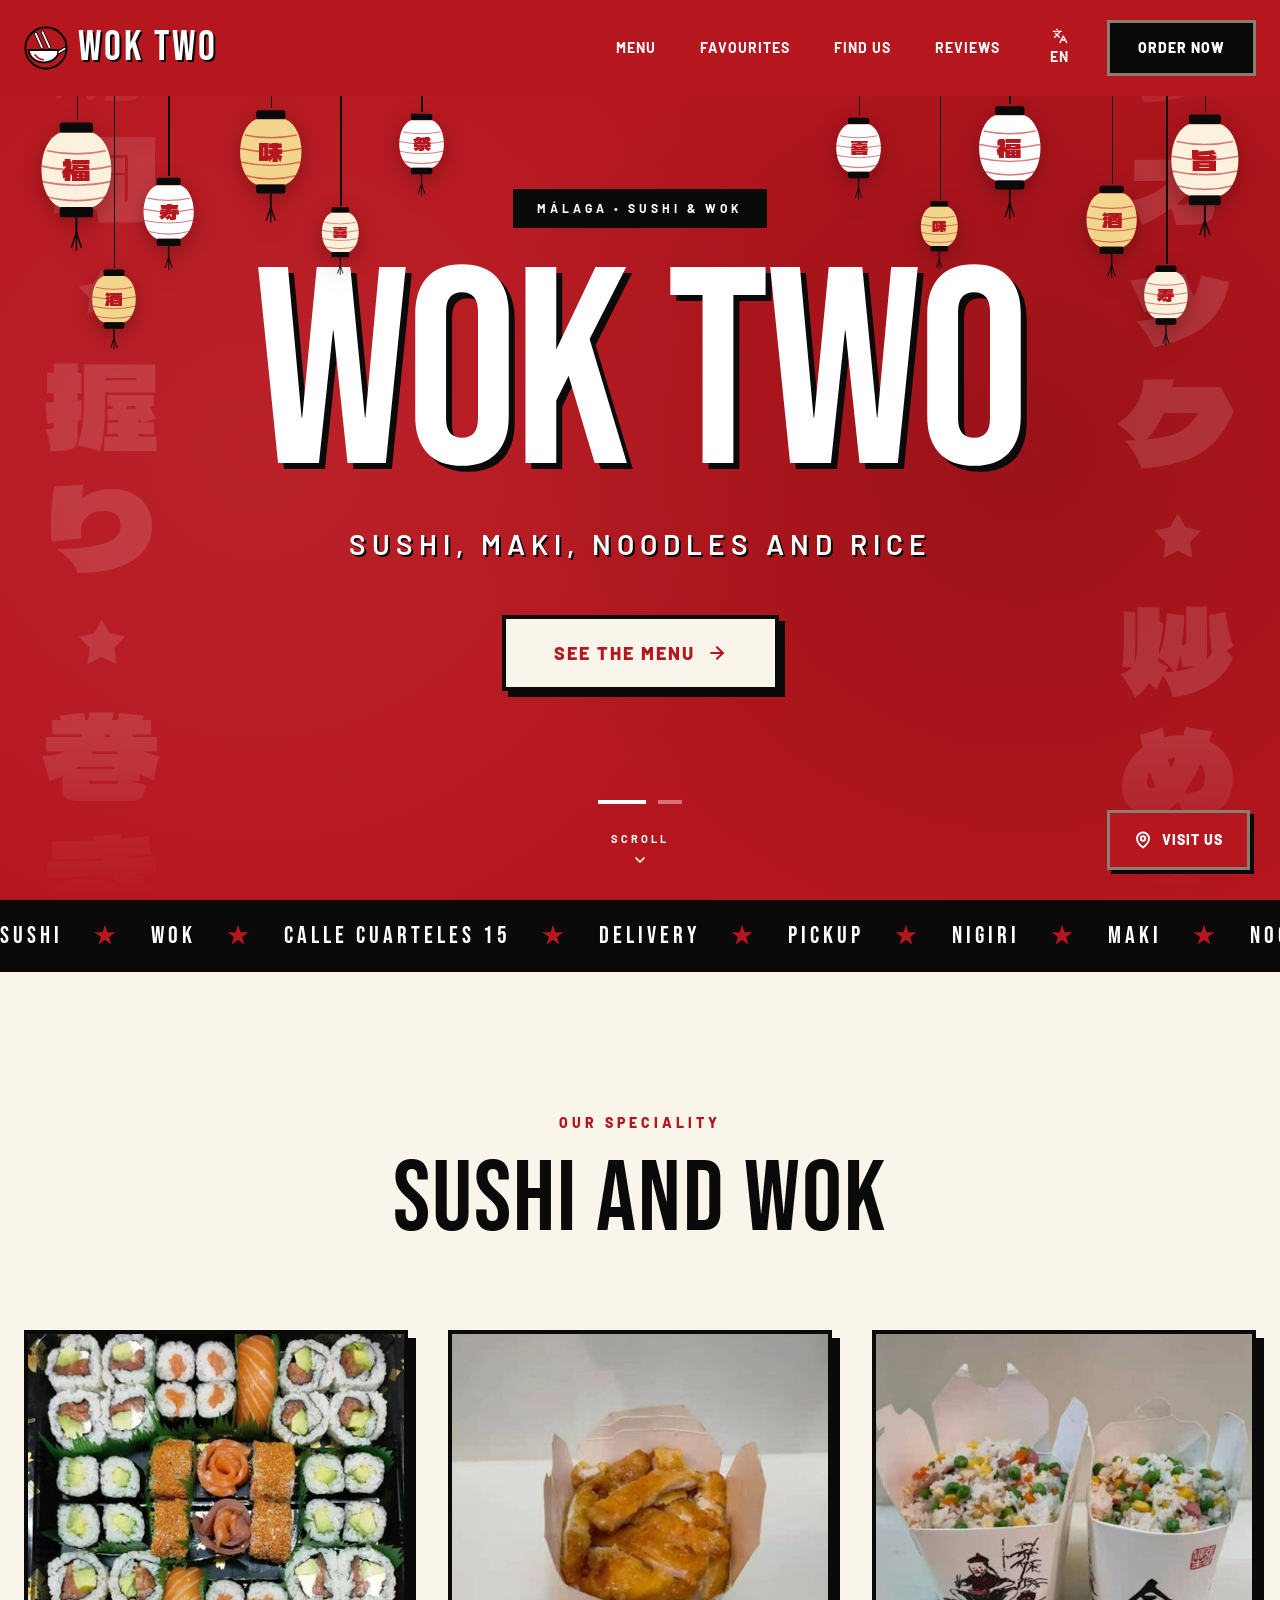
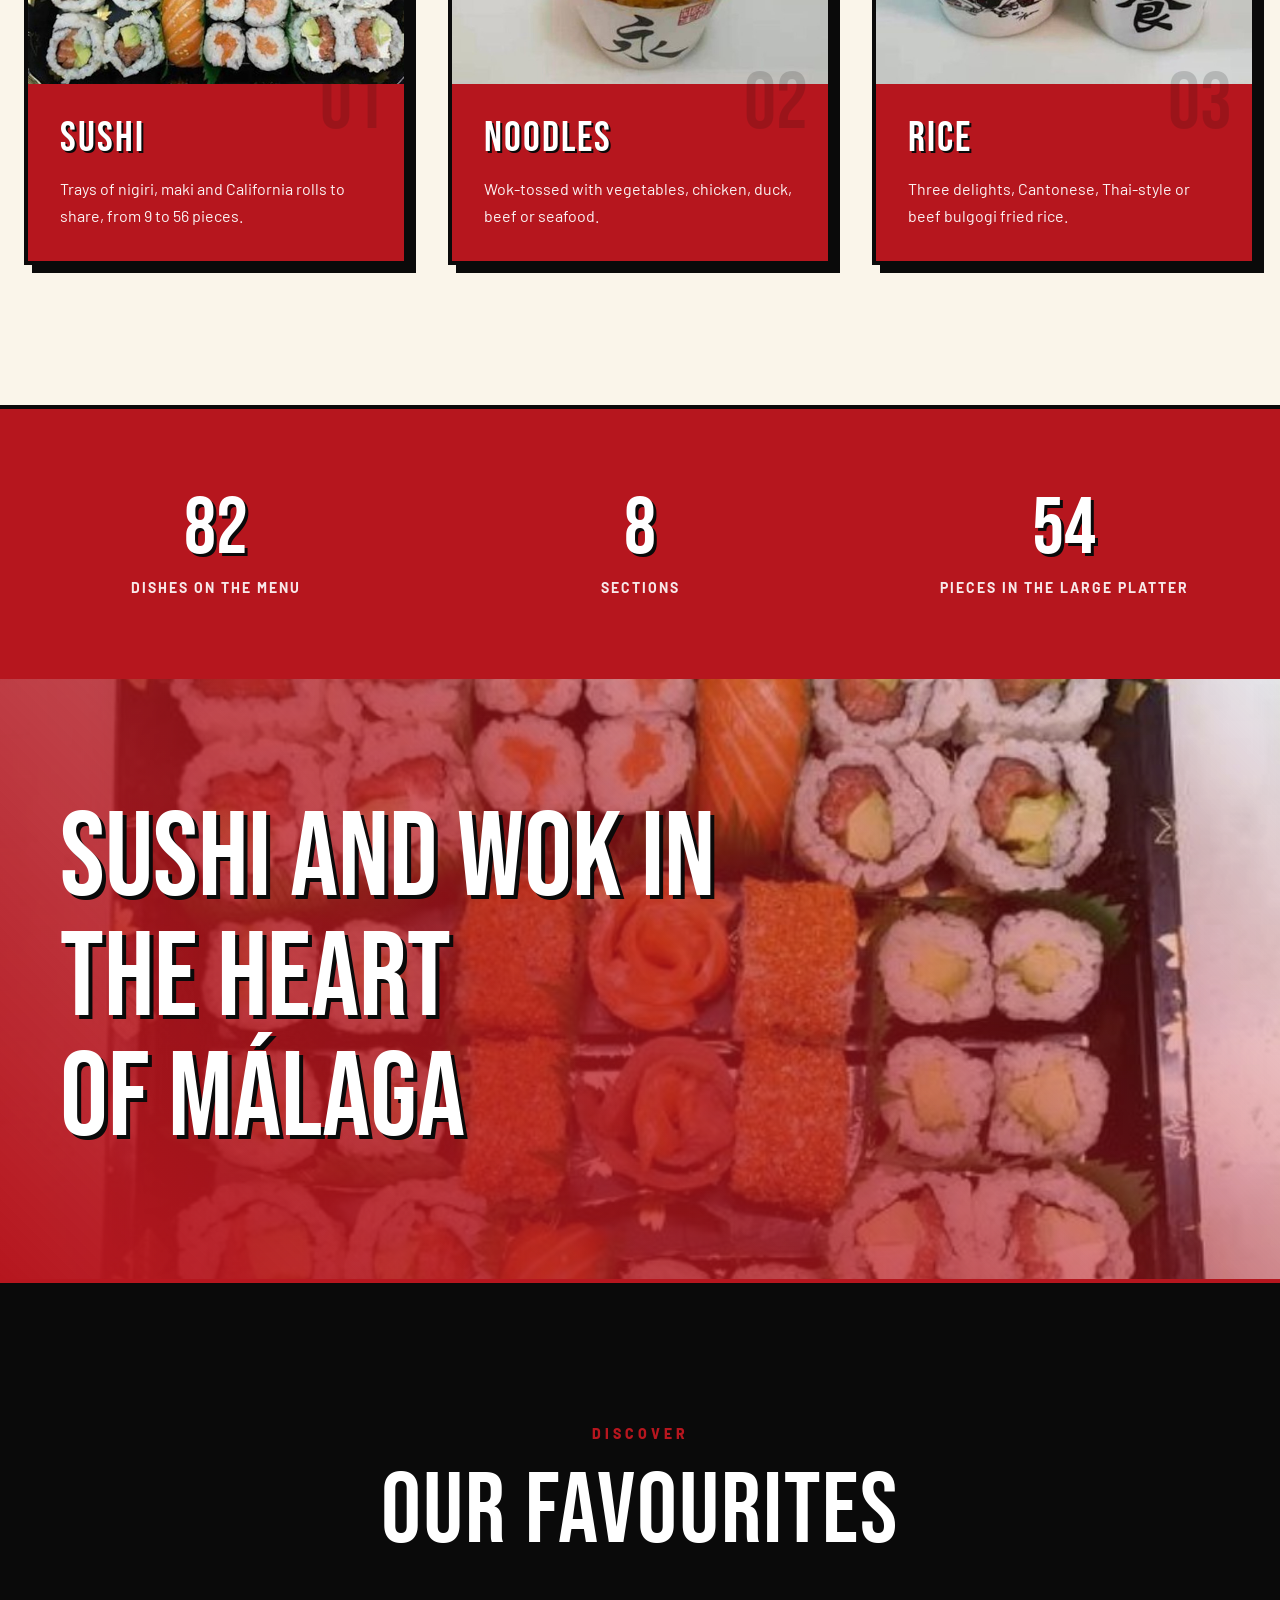
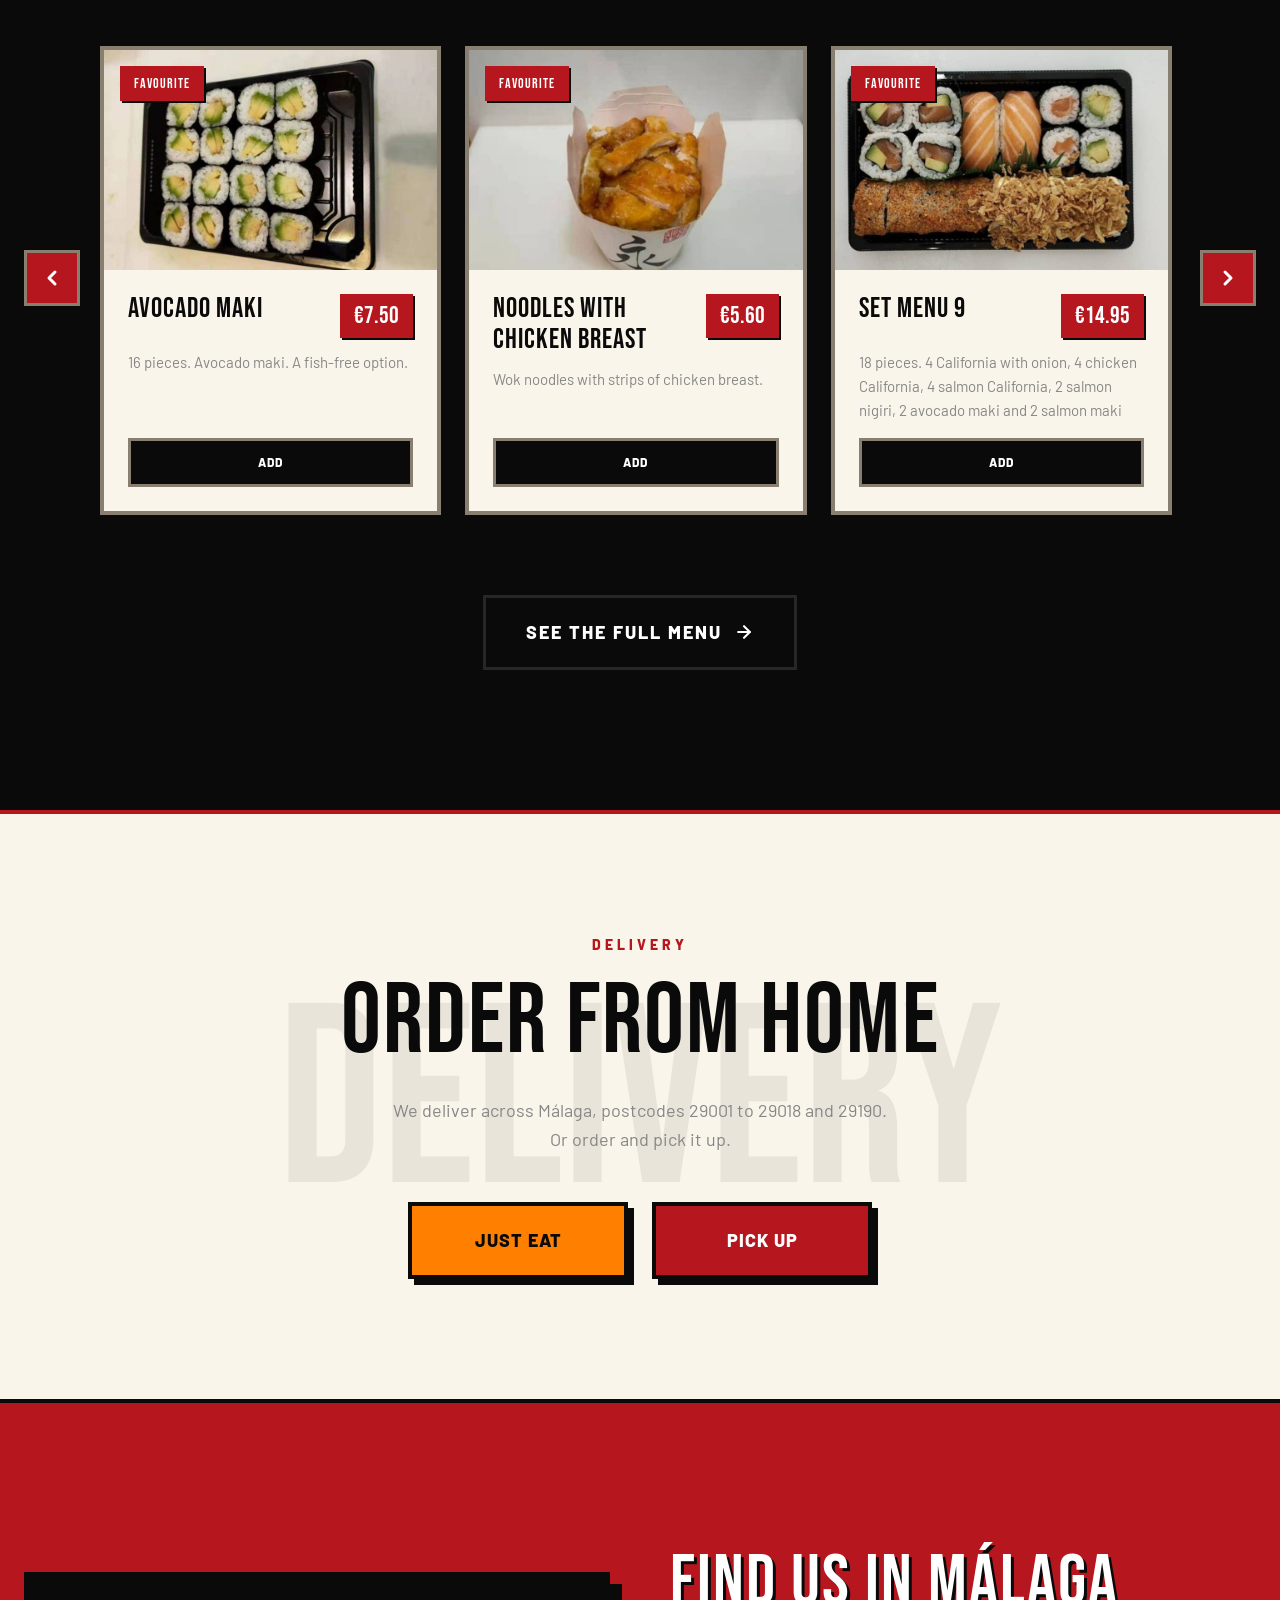
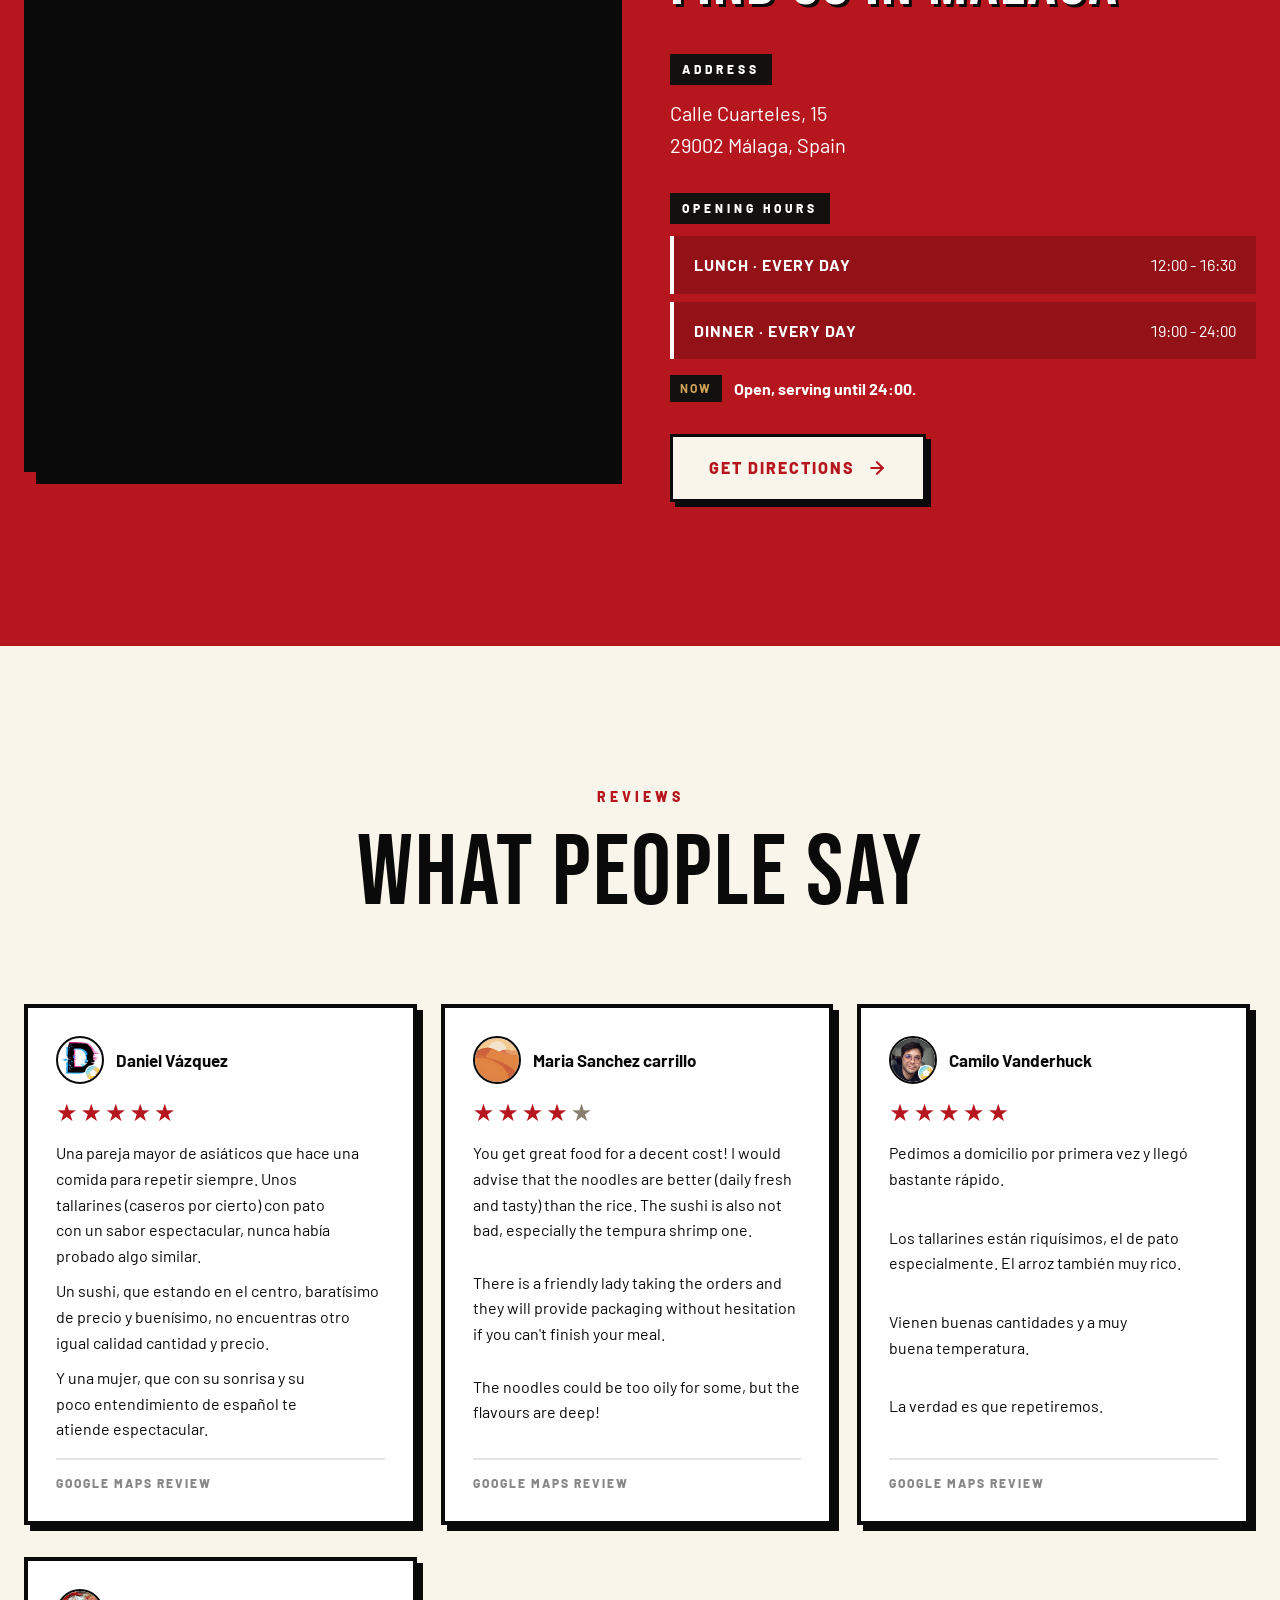
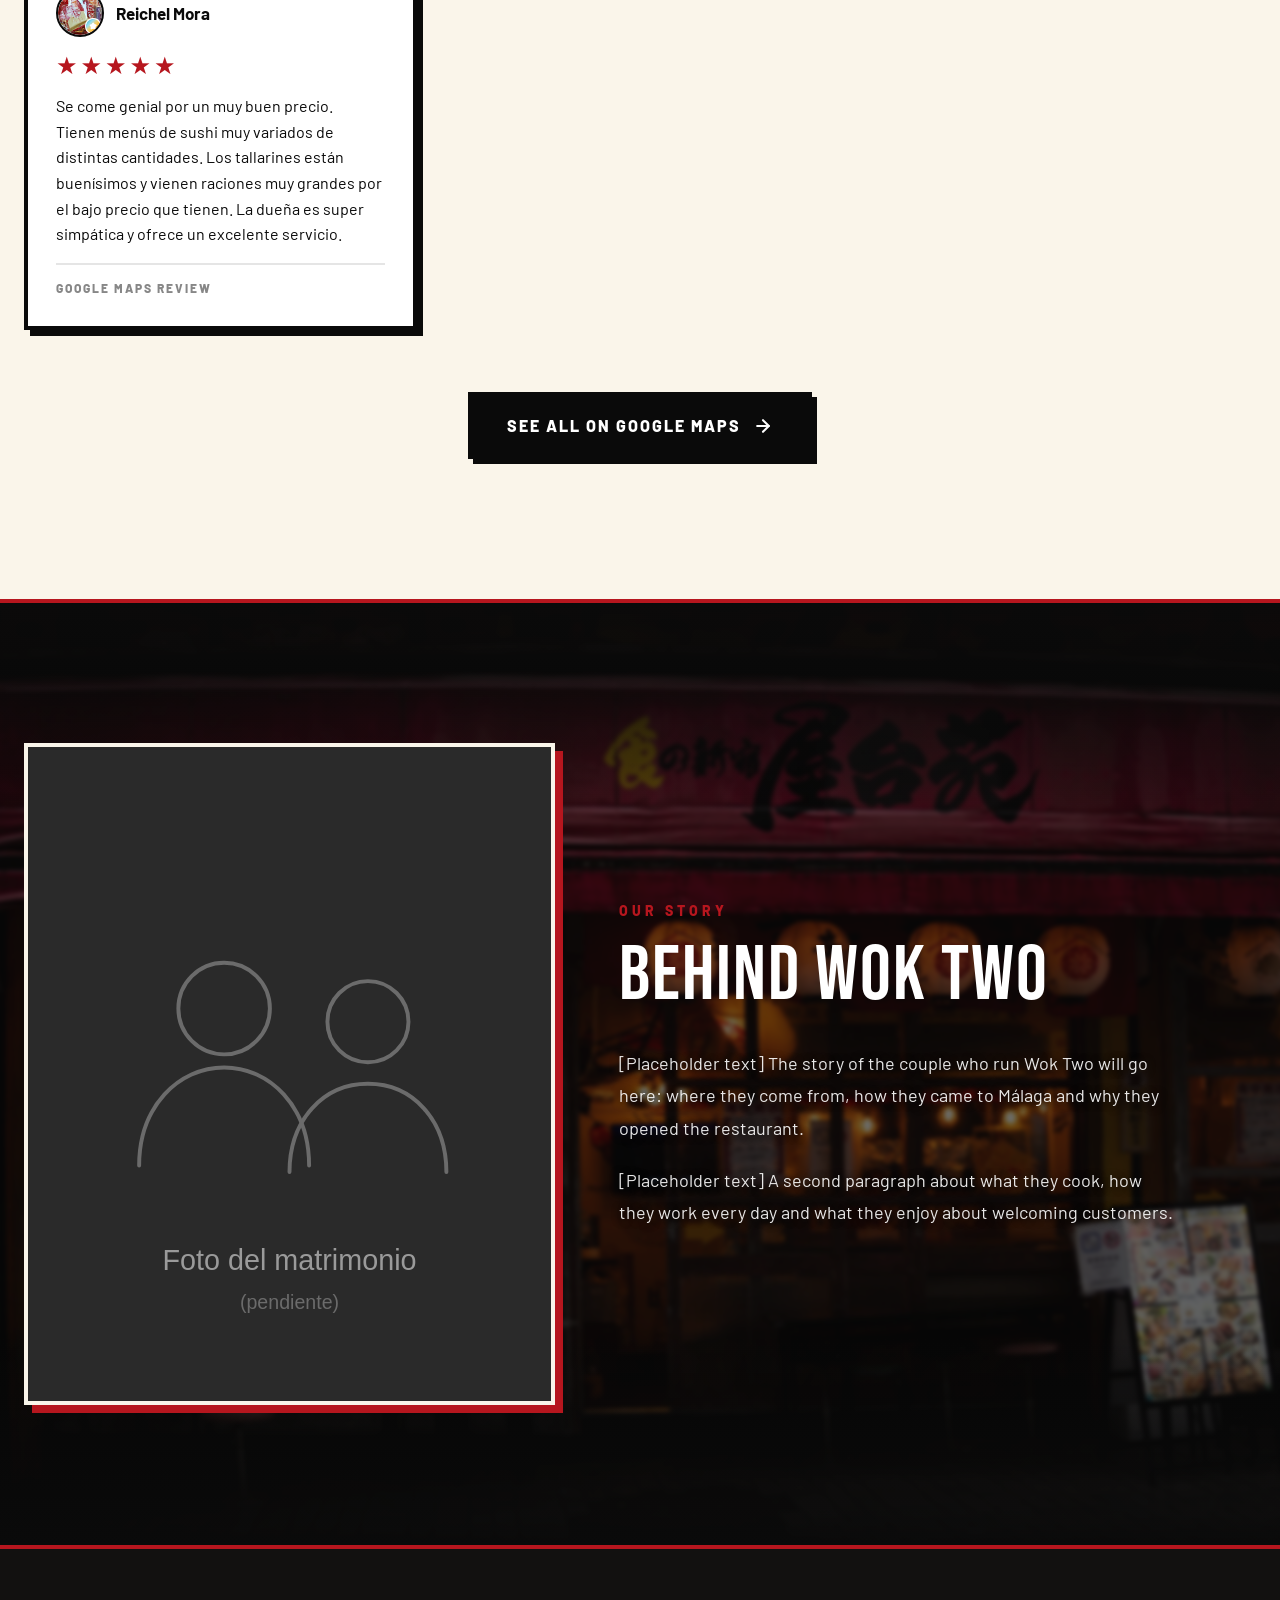
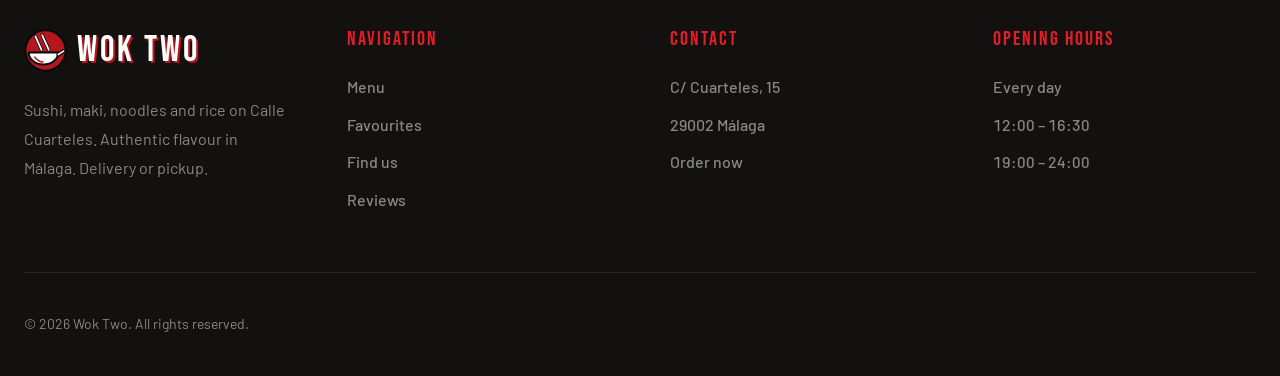
==== commit 7eed16e6: "Sección "Nuestra historia" con foto de fondo y mejoras - Nueva sección debajo de las opiniones: foto" ====
--- a/en/index.html
+++ b/en/index.html
@@ -21,7 +21,7 @@
 <meta name="twitter:card" content="summary_large_image">
 <link rel="preconnect" href="https://fonts.googleapis.com"><link rel="preconnect" href="https://fonts.gstatic.com" crossorigin>
 <link href="https://fonts.googleapis.com/css2?family=Bebas+Neue&family=Barlow:wght@400;500;600;700;800&family=Dela+Gothic+One&display=swap" rel="stylesheet">
-<link rel="stylesheet" href="../styles.css?v=mwpmq74s">
+<link rel="stylesheet" href="../styles.css?v=mwpn4z8j">
 <script>document.documentElement.classList.add('js');</script>
 </head>
 <body>
@@ -193,6 +193,17 @@
         <li class="review reveal" style="--d:0.30000000000000004s"><div class="review__who"><img src="../images/avatar-4.png" alt="" width="48" height="48" loading="lazy" decoding="async"><strong>Reichel Mora</strong></div><p class="review__stars" role="img" aria-label="5 out of 5 stars"><span aria-hidden="true">★★★★★<i></i></span></p><blockquote class="review__text"><p>Se come genial por un muy buen precio. Tienen menús de sushi muy variados de distintas cantidades. Los tallarines están buenísimos y vienen raciones muy grandes por el bajo precio que tienen. La dueña es super simpática y ofrece un excelente servicio.</p></blockquote><p class="review__from">Google Maps review</p></li>
       </ul>
       <p class="reviews__all"><a class="btn-white" href="https://www.google.com/maps/search/?api=1&query=Wok%20Two%2C%20Calle%20Cuarteles%2015%2C%2029002%20M%C3%A1laga" rel="noopener"><span>See all on Google Maps</span><svg class="arrow" width="20" height="20" viewBox="0 0 24 24" fill="none" stroke="currentColor" stroke-width="2.5" stroke-linecap="round" stroke-linejoin="round" aria-hidden="true"><path d="M5 12h14"/><path d="m12 5 7 7-7 7"/></svg></a></p>
+    </div>
+  </section>
+
+  <section class="sec sec--black" id="historia" aria-labelledby="h-story">
+    <div class="container story">
+      <figure class="story__photo reveal"><img src="../images/historia-placeholder.svg" alt="The couple who run Wok Two (photo to come)" width="800" height="1000" loading="lazy" decoding="async"></figure>
+      <div class="story__text reveal" style="--d:.2s">
+        <span class="label">Our story</span>
+        <h2 class="title-xl" id="h-story">Behind Wok Two</h2>
+        <p>[Placeholder text] The story of the couple who run Wok Two will go here: where they come from, how they came to Málaga and why they opened the restaurant.</p><p>[Placeholder text] A second paragraph about what they cook, how they work every day and what they enjoy about welcoming customers.</p>
+      </div>
     </div>
   </section>
 </main>
@@ -250,7 +261,7 @@
 <meta name="twitter:card" content="summary_large_image">
 <link rel="preconnect" href="https://fonts.googleapis.com"><link rel="preconnect" href="https://fonts.gstatic.com" crossorigin>
 <link href="https://fonts.googleapis.com/css2?family=Bebas+Neue&family=Barlow:wght@400;500;600;700;800&family=Dela+Gothic+One&display=swap" rel="stylesheet">
-<link rel="stylesheet" href="styles.css?v=mwpmq74s">
+<link rel="stylesheet" href="styles.css?v=mwpn4z8j">
 <script>document.documentElement.classList.add('js');<\/script>
 </head>
 <body>
@@ -422,6 +433,17 @@
         <li class="review reveal" style="--d:0.30000000000000004s"><div class="review__who"><img src="images/avatar-4.png" alt="" width="48" height="48" loading="lazy" decoding="async"><strong>Reichel Mora</strong></div><p class="review__stars" role="img" aria-label="5 de 5 estrellas"><span aria-hidden="true">★★★★★<i></i></span></p><blockquote class="review__text"><p>Se come genial por un muy buen precio. Tienen menús de sushi muy variados de distintas cantidades. Los tallarines están buenísimos y vienen raciones muy grandes por el bajo precio que tienen. La dueña es super simpática y ofrece un excelente servicio.</p></blockquote><p class="review__from">Reseña de Google Maps</p></li>
       </ul>
       <p class="reviews__all"><a class="btn-white" href="https://www.google.com/maps/search/?api=1&query=Wok%20Two%2C%20Calle%20Cuarteles%2015%2C%2029002%20M%C3%A1laga" rel="noopener"><span>Ver todas en Google Maps</span><svg class="arrow" width="20" height="20" viewBox="0 0 24 24" fill="none" stroke="currentColor" stroke-width="2.5" stroke-linecap="round" stroke-linejoin="round" aria-hidden="true"><path d="M5 12h14"/><path d="m12 5 7 7-7 7"/></svg></a></p>
+    </div>
+  </section>
+
+  <section class="sec sec--black" id="historia" aria-labelledby="h-story">
+    <div class="container story">
+      <figure class="story__photo reveal"><img src="images/historia-placeholder.svg" alt="El matrimonio que lleva Wok Two (foto pendiente)" width="800" height="1000" loading="lazy" decoding="async"></figure>
+      <div class="story__text reveal" style="--d:.2s">
+        <span class="label">Nuestra historia</span>
+        <h2 class="title-xl" id="h-story">Detrás de Wok Two</h2>
+        <p>[Texto provisional] Aquí irá la historia del matrimonio que lleva Wok Two: de dónde vienen, cómo llegaron a Málaga y por qué abrieron el restaurante.</p><p>[Texto provisional] Un segundo párrafo para contar qué cocinan, cómo trabajan cada día y qué les gusta de recibir a sus clientes.</p>
+      </div>
     </div>
   </section>
 </main>
@@ -456,14 +478,14 @@
   </form>
 </dialog>
 <script type="application/json" id="catalog">[["Menú 1, 12 unidades","Set Menu 1, 12 pieces",12],["Menú 2, 9 unidades","Set Menu 2, 9 pieces",9.95],["Menú 3, 11 unidades","Set Menu 3, 11 pieces",10.5],["Menú 4, 11 unidades","Set Menu 4, 11 pieces",11.5],["Menú 5, 16 unidades","Set Menu 5, 16 pieces",13.95],["Menú 6, 18 unidades","Set Menu 6, 18 pieces",13.95],["Menú 7, 18 unidades","Set Menu 7, 18 pieces",14.95],["Menú 8, 18 unidades","Set Menu 8, 18 pieces",15.5],["Menú 9, 18 unidades","Set Menu 9, 18 pieces",14.95],["Menú 10, 12 unidades","Set Menu 10, 12 pieces",11.5],["Menú 11, 40 unidades","Set Menu 11, 40 pieces",32],["Menú 12, 18 unidades","Set Menu 12, 18 pieces",14.5],["Menú 13, 20 unidades","Set Menu 13, 20 pieces",14.2],["Plato Grande, 56 unidades","Large Platter, 56 pieces",39],["Ensalada de Pepino","Cucumber Salad",3.2],["Rollitos Primavera","Spring Rolls",2.3],["Empanadillas Chinas","Chinese Dumplings",3.5],["Alitas de Pollo, 3 piezas","Chicken Wings, 3 pieces",4.5],["Pan de Gambas","Prawn Crackers",1.5],["Rainbow Roll, 9 unidades","Rainbow Roll, 9 pieces",9.9],["Nigiri de Anguila, 2 piezas","Eel Nigiri, 2 pieces",3.2],["Nigiri de Langostino, 2 piezas","Prawn Nigiri, 2 pieces",3.2],["Nigiri de Atún, 2 piezas","Tuna Nigiri, 2 pieces",3.2],["Nigiri de Salmón, 2 piezas","Salmon Nigiri, 2 pieces",3.2],["Nigiri de Salmón, 6 unidades","Salmon Nigiri, 6 pieces",7.8],["Maki Variado, 16 unidades","Assorted Maki, 16 pieces",7.5],["Maki Salmón, 16 unidades","Salmon Maki, 16 pieces",7.8],["Maki Aguacate, 16 unidades","Avocado Maki, 16 pieces",7.5],["Maki Variado, 8 unidades","Assorted Maki, 8 pieces",4],["Maki Salmón, 8 unidades","Salmon Maki, 8 pieces",4],["Maki Aguacate, 8 unidades","Avocado Maki, 8 pieces",4],["Maki de Salmón, 2 unidades","Salmon Maki, 2 pieces",1.5],["Maki de Atún, 2 unidades","Tuna Maki, 2 pieces",1.5],["Maki de Gambas, 2 unidades","Prawn Maki, 2 pieces",1.5],["Maki de Aguacate, 2 unidades","Avocado Maki, 2 pieces",1.5],["Futo Maki, 5 unidades","Futo Maki, 5 pieces",6],["Tallarines con Huevo y Verduras, pequeño","Noodles with Egg and Vegetables, small",3.4],["Tallarines con Huevo y Verduras, grande","Noodles with Egg and Vegetables, large",3.9],["Fideos con Verduras","Vermicelli with Vegetables",5],["Tallarines con Pechuga de Pollo","Noodles with Chicken Breast",5.6],["Tallarines con Pato","Noodles with Duck",6.5],["Fideos con Langostino","Vermicelli with Prawns",6.5],["Tallarines con Marisco","Noodles with Seafood",6.2],["Tallarines con Muslo de Pollo","Noodles with Chicken Thigh",6],["Fideos Frito con Ternera","Fried Vermicelli with Beef",7.5],["Fideos Frito con Pollo","Fried Vermicelli with Chicken",7],["Tallarines Fritos con Ternera","Fried Noodles with Beef",7.5],["Tallarines Frito con Pollo","Fried Noodles with Chicken",6.8],["Arroz Frito Tres Delicias, pequeño","Three Delights Fried Rice, small",3.4],["Arroz Frito Tres Delicias, grande","Three Delights Fried Rice, large",3.9],["Arroz Frito con Verduras","Vegetable Fried Rice",3.95],["Arroz Frito con Pollo","Chicken Fried Rice",5.2],["Arroz Bulgogi Blanco con Ternera","White Rice with Beef Bulgogi",6.5],["Arroz Frito con Pollo Curry al Estilo Tailandés","Thai-Style Chicken Curry Fried Rice",6.5],["Arroz Frito con Marisco","Seafood Fried Rice",6.2],["Arroz Frito con Ternera","Beef Fried Rice",6.9],["Arroz Frito Estilo Tailandés","Thai-Style Fried Rice",6.5],["Arroz Frito Estilo Cantonés","Cantonese-Style Fried Rice",6.8],["Solomillo de Pollo","Chicken Tenderloin",3.95],["Pollo con Almendras","Chicken with Almonds",6.5],["Langostino Frito, 10 piezas","Fried Prawns, 10 pieces",5],["Tempura de Langostinos Roll, 8 unidades","Prawn Tempura Roll, 8 pieces",5.9],["California con Cebolla, 9 unidades","California with Onion, 9 pieces",5.9],["Ternera con Bambú y Setas Chinas","Beef with Bamboo and Chinese Mushrooms",7],["Salmón Rollo con Queso, 9 unidades","Salmon and Cheese Roll, 9 pieces",7.5],["California Salmón, 9 unidades","Salmon California, 9 pieces",6.5],["California Pollo, 9 unidades","Chicken California, 9 pieces",6.95],["California Wakame, 9 unidades","Wakame California, 9 pieces",6.9],["Spicy California, 9 unidades","Spicy California, 9 pieces",5.9],["Salmón Uramaki, 9 unidades","Salmon Uramaki, 9 pieces",8.8],["Ternera con Salsa Ostras","Beef in Oyster Sauce",7],["California Wakame, 12 unidades","Wakame California, 12 pieces",9],["Avocado Roll, 9 unidades","Avocado Roll, 9 pieces",8.2],["Temaki, 1 unidad","Temaki, 1 piece",4.5],["Tartar","Tartare",8.2],["Patatas y Solomillo de Pollo con Salsa","Potatoes and Chicken Tenderloin with Sauce",4.5],["Patatas Lux","Lux Potato Wedges",3.8],["Patatas y Huevo con Salsa","Potatoes and Egg with Sauce",4.2],["Coca Cola Sabor Original, lata 330 ml","Coca-Cola Original Taste, 330 ml can",2.8],["Monster Energy Original, lata 500 ml","Monster Energy Original, 500 ml can",3],["Fanta Naranja, lata 330 ml","Fanta Orange, 330 ml can",2.8],["Sprite, lata 330 ml","Sprite, 330 ml can",2.8],["Agua, botella","Water, bottle",1.5],["Cerveza","Beer",2.8]]<\/script>
-<script src="app.js?v=mwpmq74s"><\/script>
-<script src="cart.js?v=mwpmq74s"><\/script>
+<script src="app.js?v=mwpn4z8j"><\/script>
+<script src="cart.js?v=mwpn4z8j"><\/script>
 <script>document.querySelectorAll('[data-slot] img').forEach((i) => { if (i.complete && !i.naturalWidth) i.remove(); else i.addEventListener('error', () => i.remove(), { once: true }); });<\/script>
 </body>
 </html>
 </script>
-<script src="../app.js?v=mwpmq74s"></script>
-<script src="../cart.js?v=mwpmq74s"></script>
+<script src="../app.js?v=mwpn4z8j"></script>
+<script src="../cart.js?v=mwpn4z8j"></script>
 <script>document.querySelectorAll('[data-slot] img').forEach((i) => { if (i.complete && !i.naturalWidth) i.remove(); else i.addEventListener('error', () => i.remove(), { once: true }); });</script>
 </body>
 </html>
--- a/styles.css
+++ b/styles.css
@@ -483,3 +483,33 @@
   .reviews, .grid { scrollbar-width: none; }
   .reviews::-webkit-scrollbar, .grid::-webkit-scrollbar { display: none; }
 }
+
+/* Nuestra historia: foto a un lado, texto al otro */
+.story { display: grid; grid-template-columns: minmax(0, 5fr) minmax(0, 6fr); gap: 64px; align-items: center; }
+.story__photo { margin: 0; border: 4px solid var(--cream); box-shadow: var(--sh-red, 8px 8px 0 var(--red)); background: var(--black-soft); overflow: hidden; }
+.story__photo img { display: block; width: 100%; height: auto; aspect-ratio: 4 / 5; object-fit: cover; }
+.story__text .label { margin-bottom: 16px; }
+.story__text .title-xl { margin-bottom: 32px; font-size: clamp(44px, 6vw, 80px); color: var(--white); }
+.story__text p { max-width: 56ch; margin: 0 0 20px; font-size: 18px; line-height: 1.8; color: rgb(255 255 255 / 0.9); text-shadow: 0 1px 8px var(--black); }
+@media (max-width: 56.25rem) { .story { grid-template-columns: minmax(0, 1fr); gap: 40px; } .story__photo { max-width: 440px; } }
+@media (max-width: 40rem) { .story__photo { border-width: 3px; box-shadow: 5px 5px 0 var(--red); } .story__text p { font-size: 16px; } }
+
+/* Foto de "Nuestra historia": hover y ampliación al pulsar */
+.js .story__photo.reveal { transition: opacity 0.8s var(--expo) var(--d, 0s), transform 0.5s var(--expo), box-shadow 0.5s var(--expo); }
+.story__photo img { cursor: zoom-in; transition: transform 0.6s var(--expo); }
+@media (hover: hover) {
+  .js .story__photo.reveal.visible:hover, .story__photo:hover { transform: translate(4px, 4px); box-shadow: 4px 4px 0 var(--red); }
+  .story__photo:hover img { transform: scale(1.06); }
+}
+
+/* Fondo de "Nuestra historia": foto de una izakaya japonesa con farolillos, desenfocada y oscurecida para que el texto se lea */
+#historia { overflow: hidden; }
+#historia::before { content: ""; position: absolute; inset: -12px; background: url("images/fondo-izakaya.webp") center 45% / cover no-repeat; filter: blur(2px); pointer-events: none; }
+#historia::after { content: ""; position: absolute; inset: 0; background: linear-gradient(to bottom, var(--black) 0, rgb(10 10 10 / 0.6) 22%, rgb(10 10 10 / 0.6) 78%, var(--black) 100%); pointer-events: none; }
+#historia .container { position: relative; z-index: 1; }
+
+/* El fondo de "Nuestra historia" se mueve muy despacio (zoom y desplazamiento suaves), salvo con movimiento reducido */
+@media (prefers-reduced-motion: no-preference) {
+  #historia::before { animation: story-drift 28s ease-in-out infinite alternate; will-change: transform; }
+}
+@keyframes story-drift { from { transform: scale(1.04) translate3d(-1.5%, 0, 0); } to { transform: scale(1.16) translate3d(1.5%, -2%, 0); } }
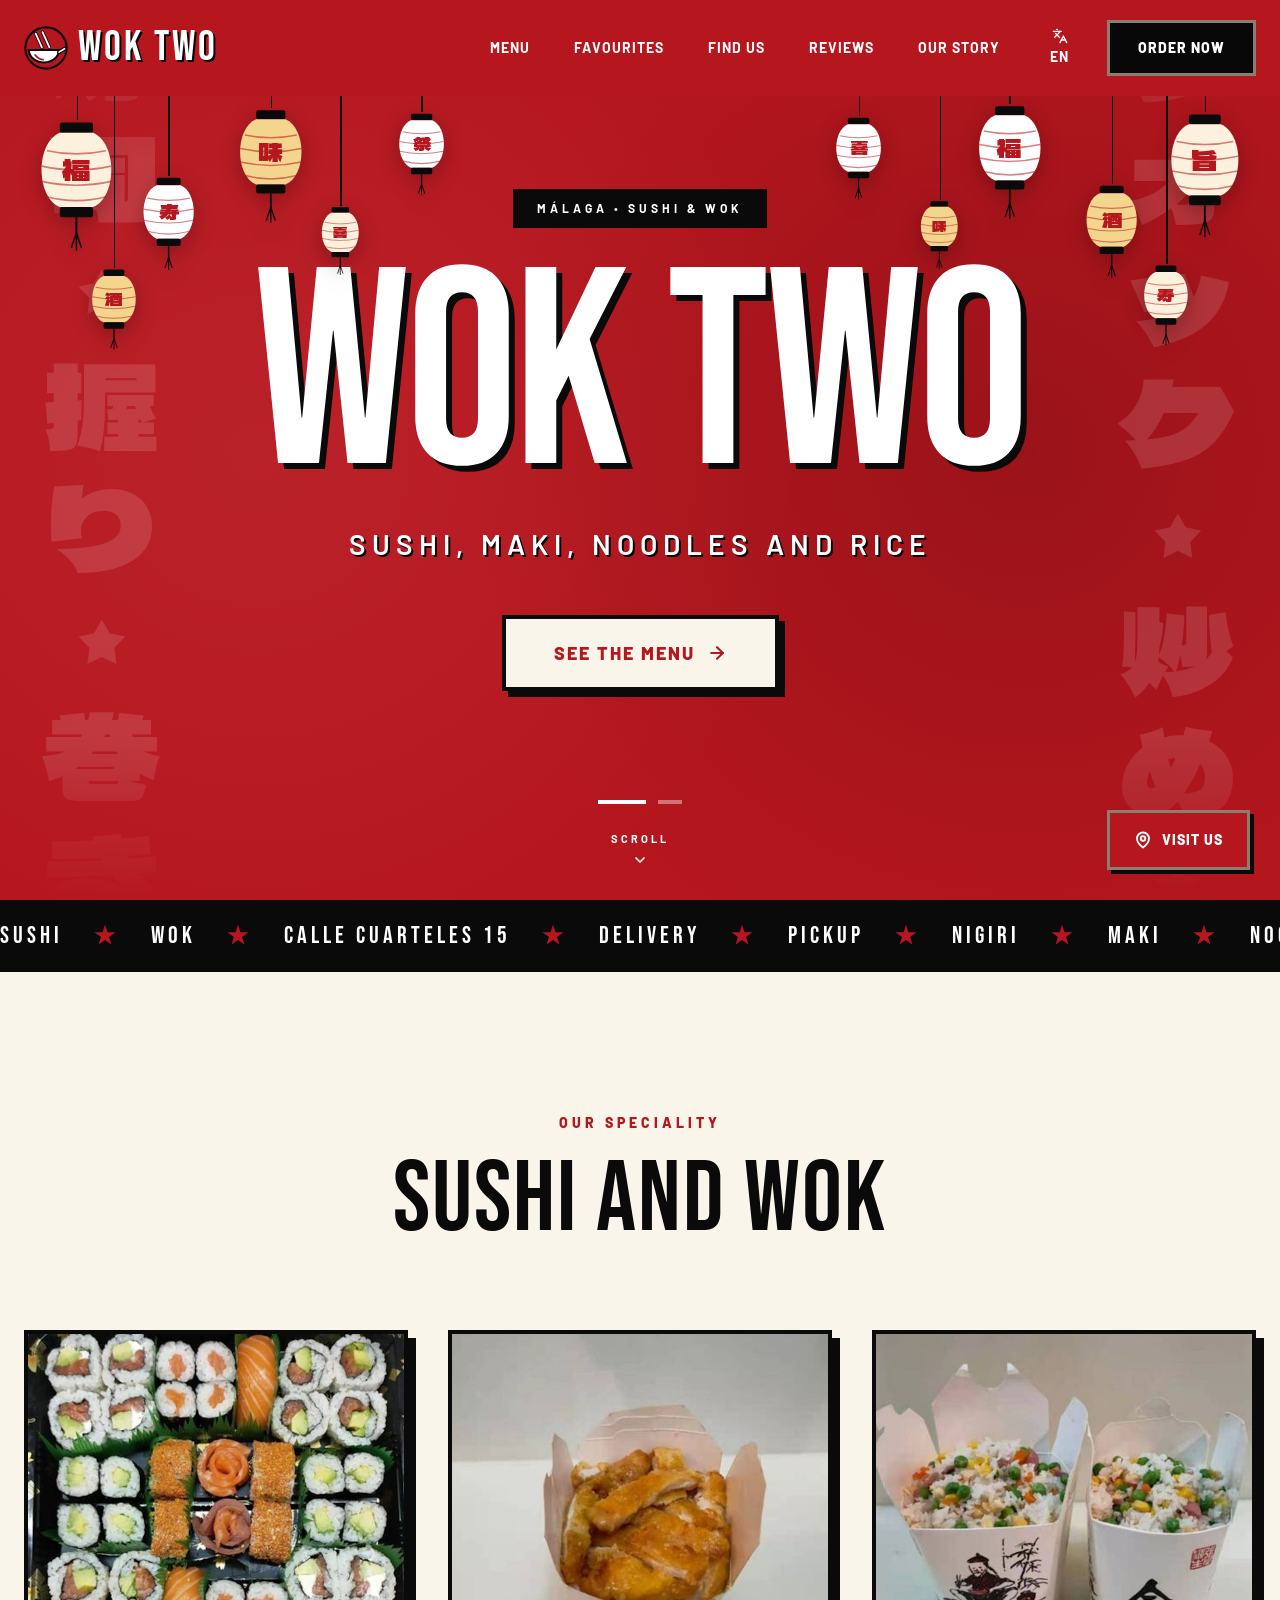
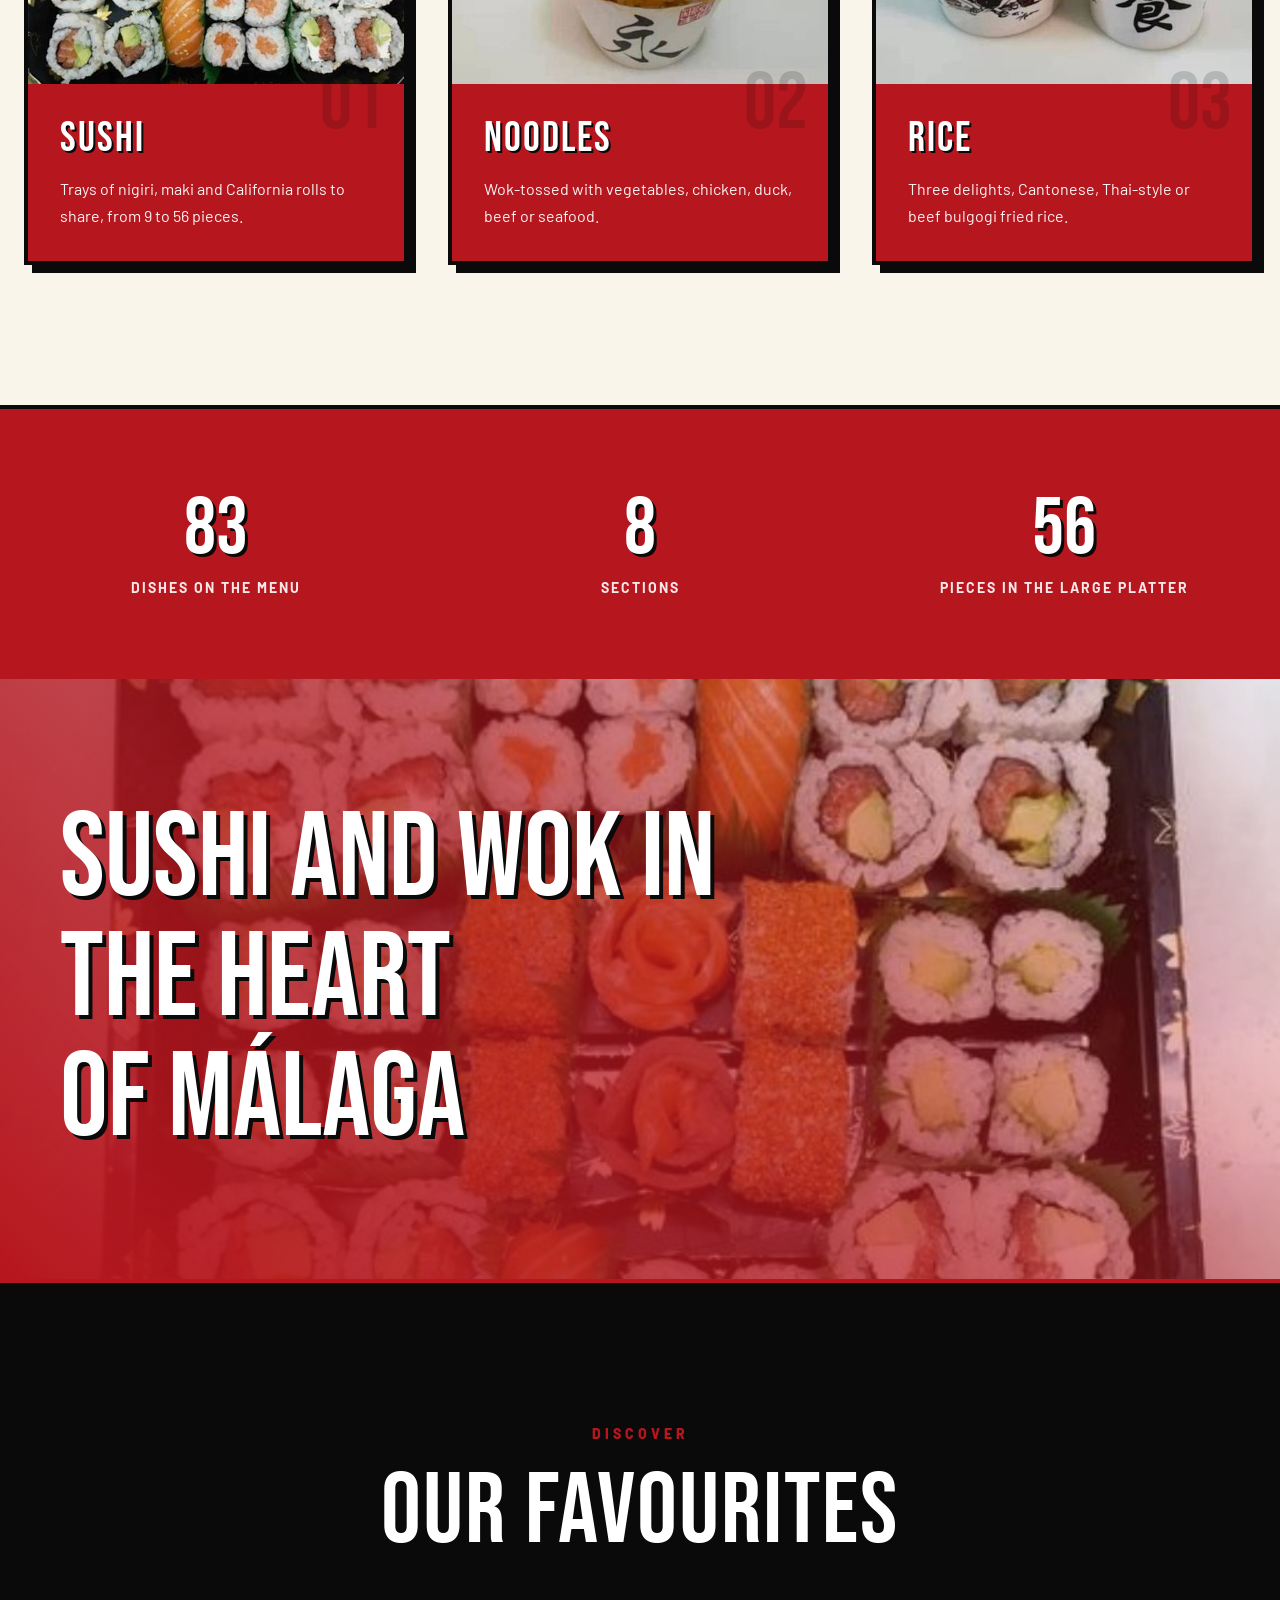
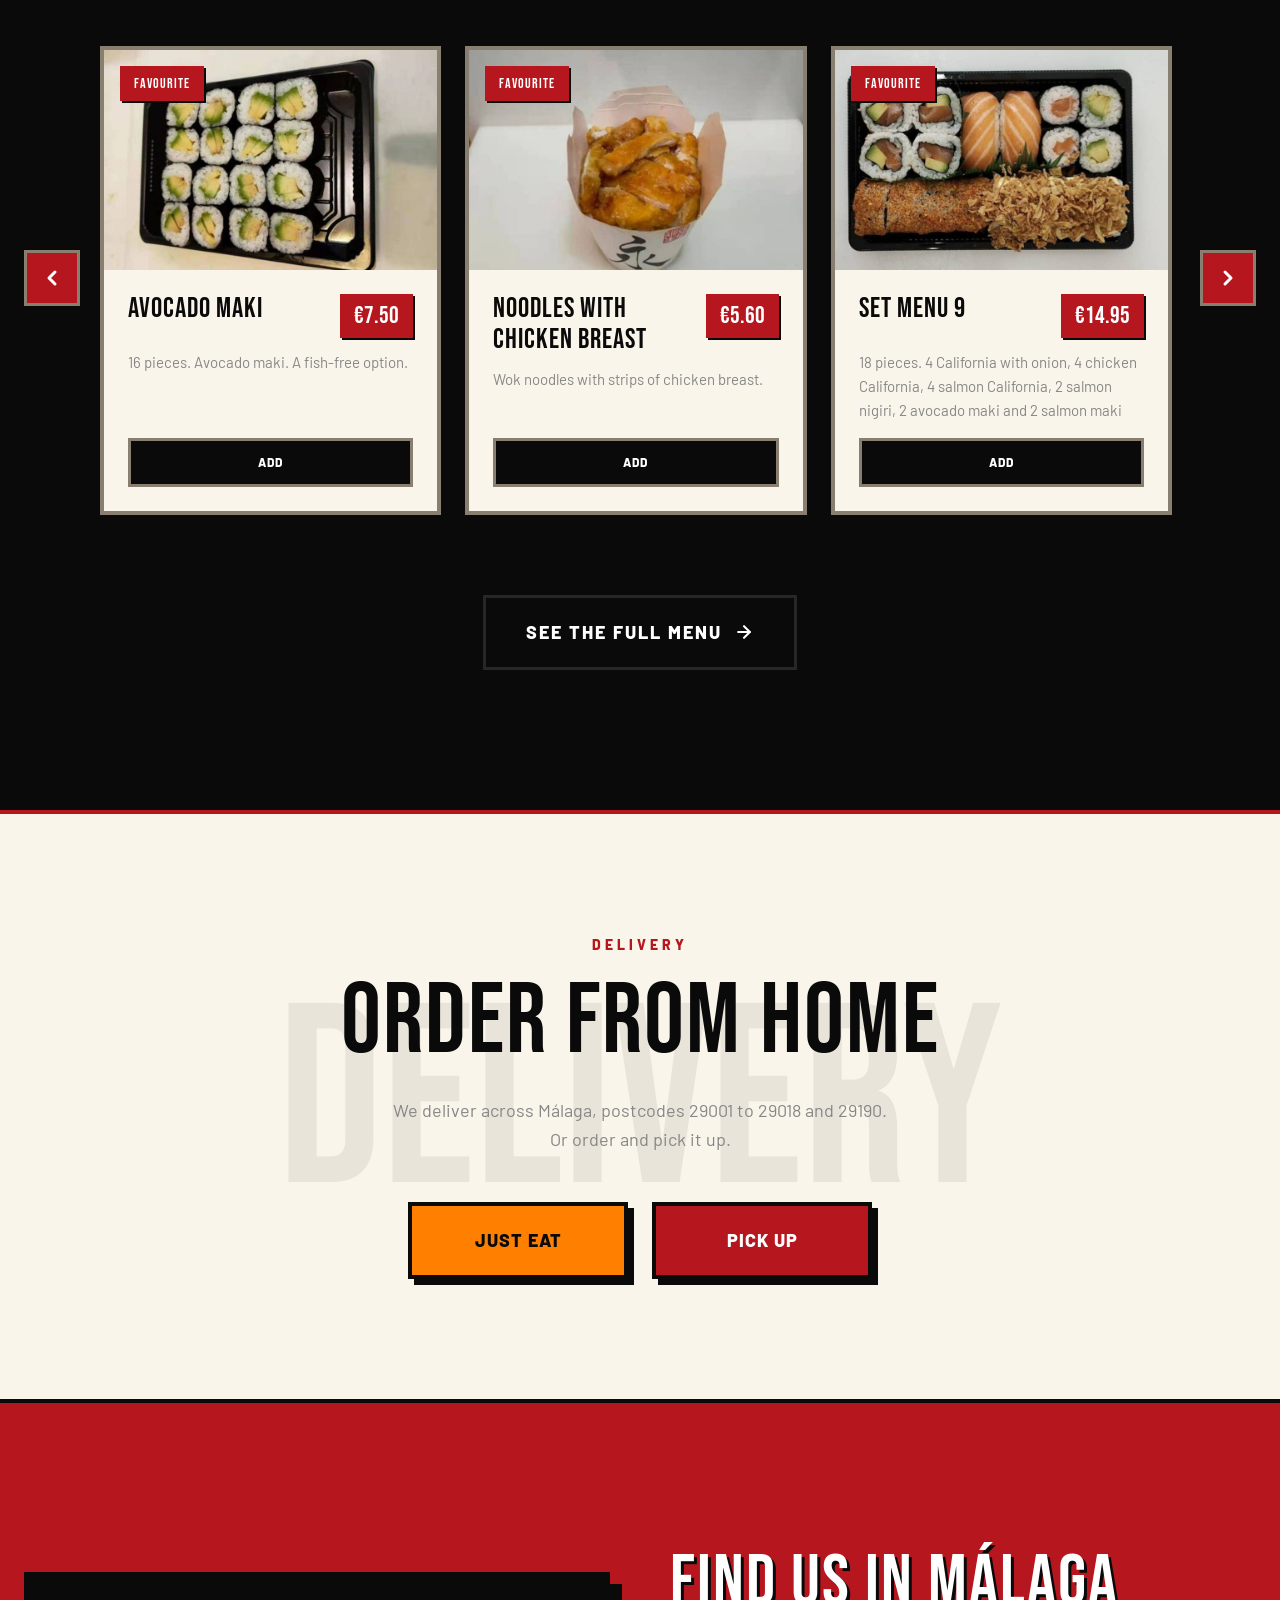
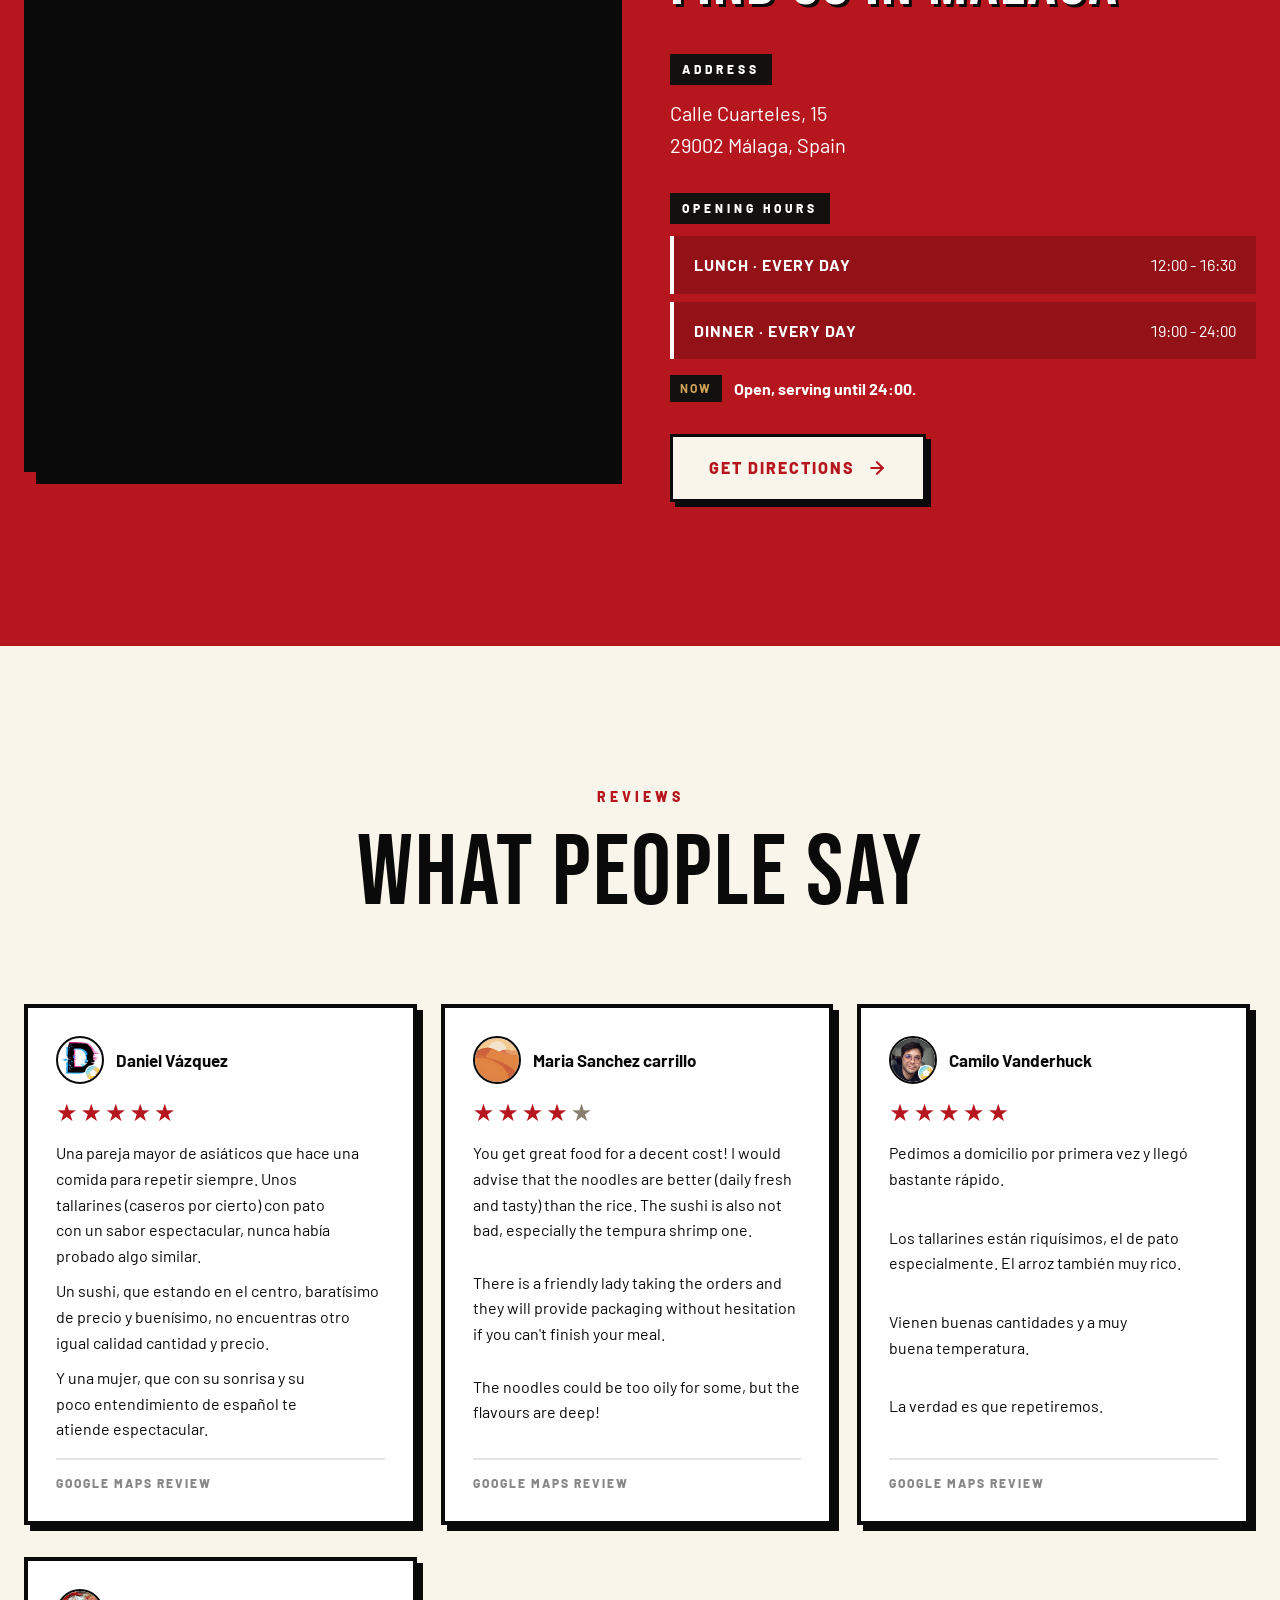
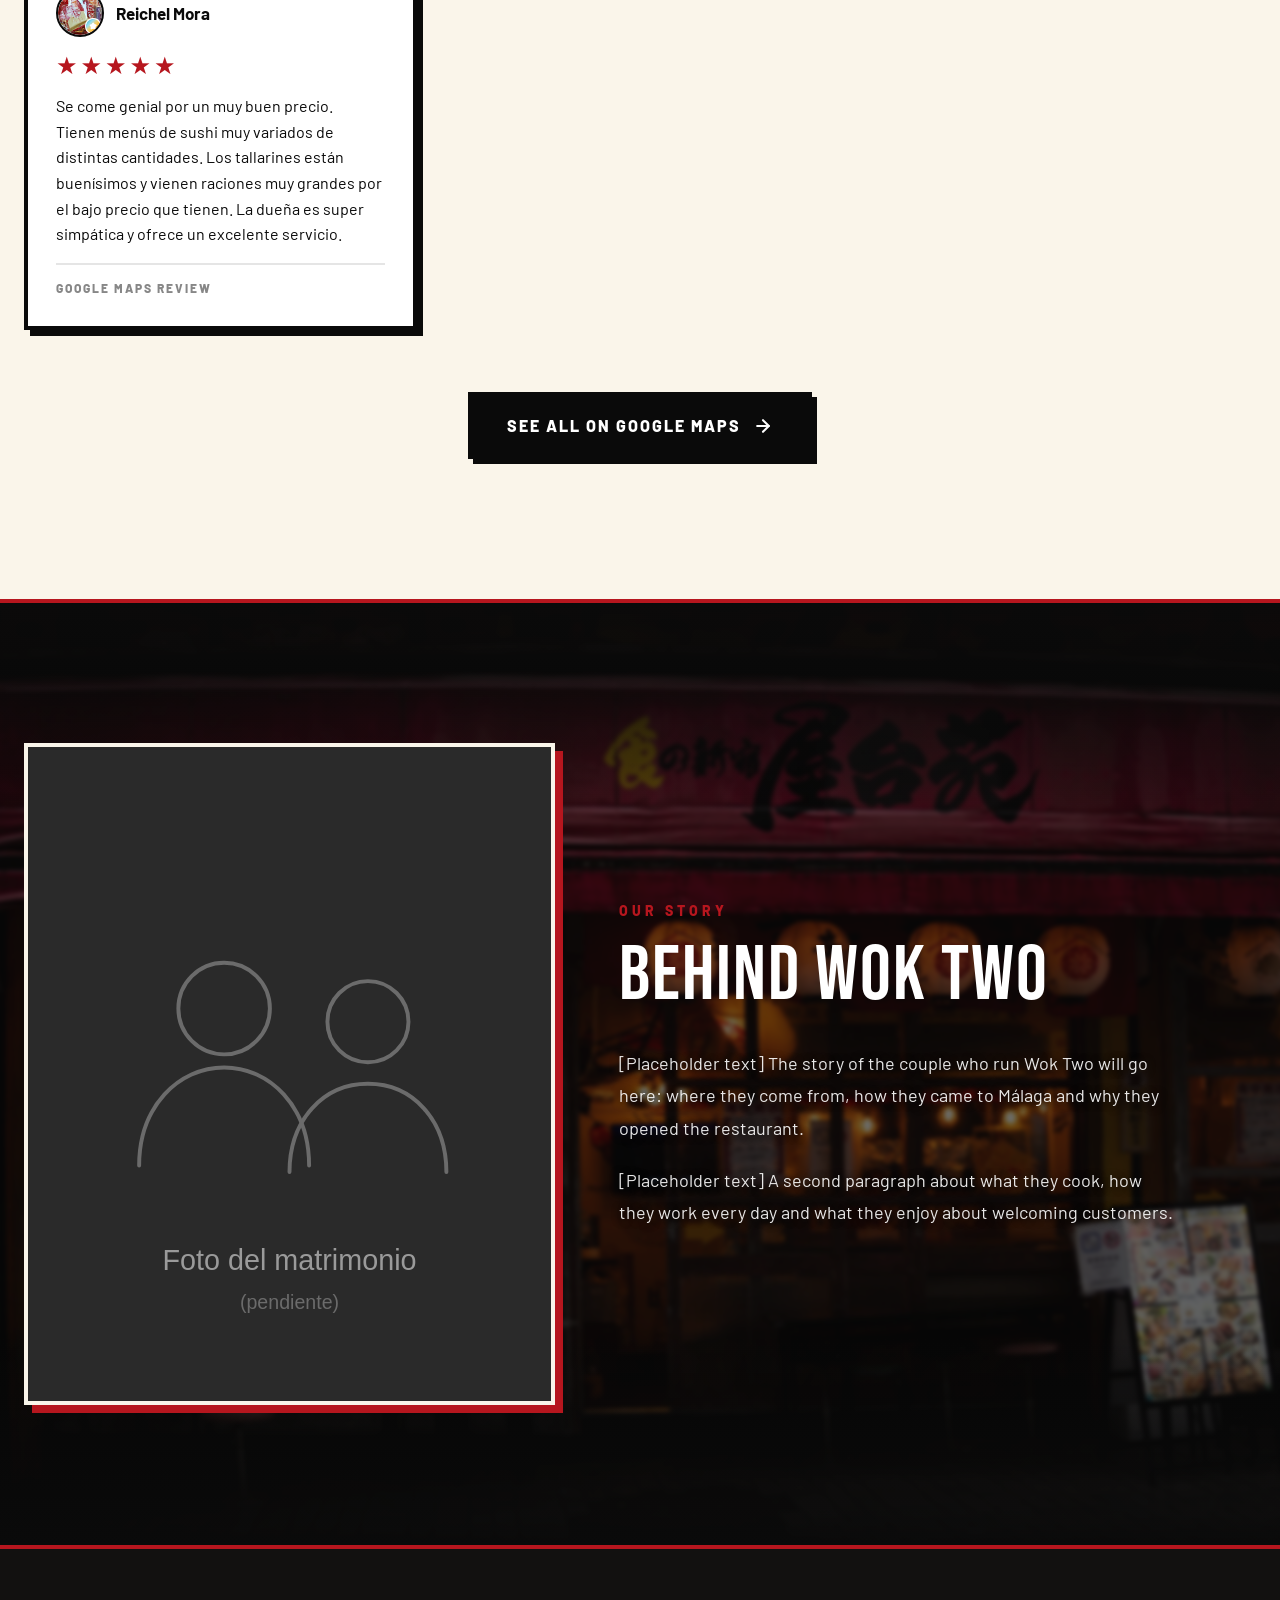
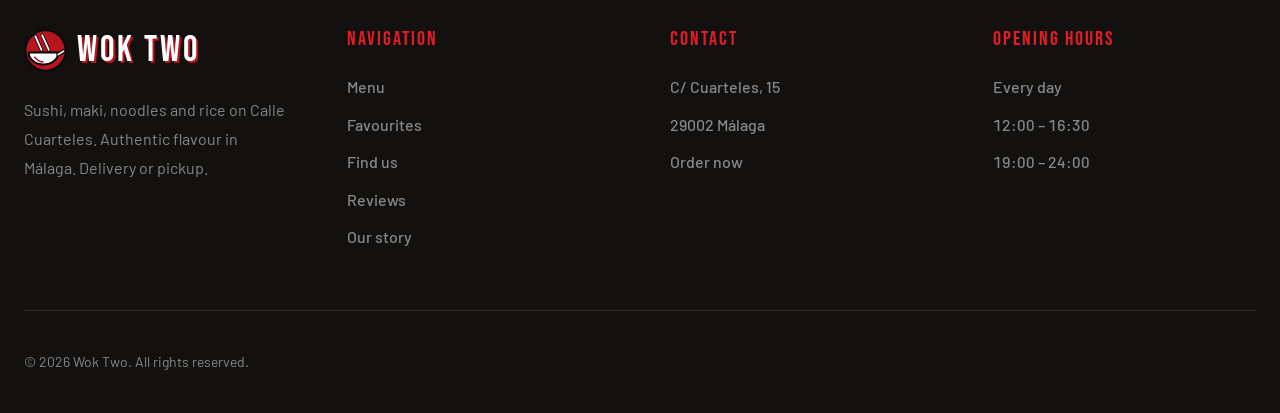
==== commit 1c3b2964: "Móvil: carruseles con puntos, especialidad deslizable y arreglos - Puntos indicadores bajo Destacado" ====
--- a/en/index.html
+++ b/en/index.html
@@ -21,7 +21,7 @@
 <meta name="twitter:card" content="summary_large_image">
 <link rel="preconnect" href="https://fonts.googleapis.com"><link rel="preconnect" href="https://fonts.gstatic.com" crossorigin>
 <link href="https://fonts.googleapis.com/css2?family=Bebas+Neue&family=Barlow:wght@400;500;600;700;800&family=Dela+Gothic+One&display=swap" rel="stylesheet">
-<link rel="stylesheet" href="../styles.css?v=mwpn4z8j">
+<link rel="stylesheet" href="../styles.css?v=mwpncjo0">
 <script>document.documentElement.classList.add('js');</script>
 </head>
 <body>
@@ -30,13 +30,13 @@
 <header class="nav" data-nav>
   <div class="container nav__in">
     <a class="nav__brand" href="#top" aria-label="Wok Two, home"><img class="logo" src="../logo.svg" alt="" width="40" height="40">Wok Two</a>
-    <nav class="nav__links" aria-label="Main"><a class="slide" href="carta.html" data-text="Menu"><span>Menu</span></a><a class="slide" href="#destacados" data-text="Favourites"><span>Favourites</span></a><a class="slide" href="#donde" data-text="Find us"><span>Find us</span></a><a class="slide" href="#opiniones" data-text="Reviews"><span>Reviews</span></a><a class="slide slide--lang" href="../index.html" hreflang="es" lang="es" aria-label="Versión en español"><span><svg width="16" height="16" viewBox="0 0 24 24" fill="none" stroke="currentColor" stroke-width="2" stroke-linecap="round" stroke-linejoin="round" aria-hidden="true"><path d="m5 8 6 6"/><path d="m4 14 6-6 2-3"/><path d="M2 5h12"/><path d="M7 2h1"/><path d="m22 22-5-10-5 10"/><path d="M14 18h6"/></svg>EN</span><span class="roll-b" aria-hidden="true">EN</span></a></nav>
+    <nav class="nav__links" aria-label="Main"><a class="slide" href="carta.html" data-text="Menu"><span>Menu</span></a><a class="slide" href="#destacados" data-text="Favourites"><span>Favourites</span></a><a class="slide" href="#donde" data-text="Find us"><span>Find us</span></a><a class="slide" href="#opiniones" data-text="Reviews"><span>Reviews</span></a><a class="slide" href="#historia" data-text="Our story"><span>Our story</span></a><a class="slide slide--lang" href="../index.html" hreflang="es" lang="es" aria-label="Versión en español"><span><svg width="16" height="16" viewBox="0 0 24 24" fill="none" stroke="currentColor" stroke-width="2" stroke-linecap="round" stroke-linejoin="round" aria-hidden="true"><path d="m5 8 6 6"/><path d="m4 14 6-6 2-3"/><path d="M2 5h12"/><path d="M7 2h1"/><path d="m22 22-5-10-5 10"/><path d="M14 18h6"/></svg>EN</span><span class="roll-b" aria-hidden="true">EN</span></a></nav>
     <a class="nav__cta" href="carta.html" data-open-cart>Order now</a>
     <button class="burger" type="button" aria-expanded="false" aria-controls="menu" data-burger><span></span><span></span><span></span><span class="visually-hidden">Menu</span></button>
   </div>
 </header>
 <div class="menu" id="menu" data-menu hidden>
-  <nav aria-label="Mobile"><a href="#top">Home</a><a href="carta.html">Menu</a><a href="#destacados">Favourites</a><a href="#donde">Find us</a><a href="#opiniones">Reviews</a><a href="carta.html" data-open-cart>Order now</a><a class="menu__lang" href="../index.html" hreflang="es" lang="es" aria-label="Versión en español"><svg width="16" height="16" viewBox="0 0 24 24" fill="none" stroke="currentColor" stroke-width="2" stroke-linecap="round" stroke-linejoin="round" aria-hidden="true"><path d="m5 8 6 6"/><path d="m4 14 6-6 2-3"/><path d="M2 5h12"/><path d="M7 2h1"/><path d="m22 22-5-10-5 10"/><path d="M14 18h6"/></svg>EN</a></nav>
+  <nav aria-label="Mobile"><a href="#top">Home</a><a href="carta.html">Menu</a><a href="#destacados">Favourites</a><a href="#donde">Find us</a><a href="#opiniones">Reviews</a><a href="#historia">Our story</a><a href="carta.html" data-open-cart>Order now</a><a class="menu__lang" href="../index.html" hreflang="es" lang="es" aria-label="Versión en español"><svg width="16" height="16" viewBox="0 0 24 24" fill="none" stroke="currentColor" stroke-width="2" stroke-linecap="round" stroke-linejoin="round" aria-hidden="true"><path d="m5 8 6 6"/><path d="m4 14 6-6 2-3"/><path d="M2 5h12"/><path d="M7 2h1"/><path d="m22 22-5-10-5 10"/><path d="M14 18h6"/></svg>EN</a></nav>
 </div>
 
 <main id="main">
@@ -211,7 +211,7 @@
 <footer class="foot">
   <div class="container foot__grid">
     <div class="foot__brand"><a class="foot__logo" href="#top"><img class="logo" src="../logo.svg" alt="" width="44" height="44">Wok Two</a><p>Sushi, maki, noodles and rice on Calle Cuarteles. Authentic flavour in Málaga. Delivery or pickup.</p></div>
-    <div class="foot__col"><h2>Navigation</h2><ul><li><a href="carta.html">Menu</a></li><li><a href="#destacados">Favourites</a></li><li><a href="#donde">Find us</a></li><li><a href="#opiniones">Reviews</a></li></ul></div>
+    <div class="foot__col"><h2>Navigation</h2><ul><li><a href="carta.html">Menu</a></li><li><a href="#destacados">Favourites</a></li><li><a href="#donde">Find us</a></li><li><a href="#opiniones">Reviews</a></li><li><a href="#historia">Our story</a></li></ul></div>
     <div class="foot__col"><h2>Contact</h2><ul><li><a href="https://www.google.com/maps/search/?api=1&query=Wok%20Two%2C%20Calle%20Cuarteles%2015%2C%2029002%20M%C3%A1laga" rel="noopener">C/ Cuarteles, 15</a></li><li><a href="https://www.google.com/maps/search/?api=1&query=Wok%20Two%2C%20Calle%20Cuarteles%2015%2C%2029002%20M%C3%A1laga" rel="noopener">29002 Málaga</a></li><li><a href="carta.html" data-open-cart>Order now</a></li></ul></div>
     <div class="foot__col"><h2>Opening hours</h2><ul><li>Every day</li><li class="num">12:00 – 16:30</li><li class="num">19:00 – 24:00</li></ul></div>
   </div>
@@ -261,7 +261,7 @@
 <meta name="twitter:card" content="summary_large_image">
 <link rel="preconnect" href="https://fonts.googleapis.com"><link rel="preconnect" href="https://fonts.gstatic.com" crossorigin>
 <link href="https://fonts.googleapis.com/css2?family=Bebas+Neue&family=Barlow:wght@400;500;600;700;800&family=Dela+Gothic+One&display=swap" rel="stylesheet">
-<link rel="stylesheet" href="styles.css?v=mwpn4z8j">
+<link rel="stylesheet" href="styles.css?v=mwpncjo0">
 <script>document.documentElement.classList.add('js');<\/script>
 </head>
 <body>
@@ -270,13 +270,13 @@
 <header class="nav" data-nav>
   <div class="container nav__in">
     <a class="nav__brand" href="#top" aria-label="Wok Two, inicio"><img class="logo" src="logo.svg" alt="" width="40" height="40">Wok Two</a>
-    <nav class="nav__links" aria-label="Principal"><a class="slide" href="carta.html" data-text="Carta"><span>Carta</span></a><a class="slide" href="#destacados" data-text="Destacados"><span>Destacados</span></a><a class="slide" href="#donde" data-text="Dónde"><span>Dónde</span></a><a class="slide" href="#opiniones" data-text="Opiniones"><span>Opiniones</span></a><a class="slide slide--lang" href="en/index.html" hreflang="en" lang="en" aria-label="English version"><span><svg width="16" height="16" viewBox="0 0 24 24" fill="none" stroke="currentColor" stroke-width="2" stroke-linecap="round" stroke-linejoin="round" aria-hidden="true"><path d="m5 8 6 6"/><path d="m4 14 6-6 2-3"/><path d="M2 5h12"/><path d="M7 2h1"/><path d="m22 22-5-10-5 10"/><path d="M14 18h6"/></svg>ES</span><span class="roll-b" aria-hidden="true">ES</span></a></nav>
+    <nav class="nav__links" aria-label="Principal"><a class="slide" href="carta.html" data-text="Carta"><span>Carta</span></a><a class="slide" href="#destacados" data-text="Destacados"><span>Destacados</span></a><a class="slide" href="#donde" data-text="Dónde"><span>Dónde</span></a><a class="slide" href="#opiniones" data-text="Opiniones"><span>Opiniones</span></a><a class="slide" href="#historia" data-text="Historia"><span>Historia</span></a><a class="slide slide--lang" href="en/index.html" hreflang="en" lang="en" aria-label="English version"><span><svg width="16" height="16" viewBox="0 0 24 24" fill="none" stroke="currentColor" stroke-width="2" stroke-linecap="round" stroke-linejoin="round" aria-hidden="true"><path d="m5 8 6 6"/><path d="m4 14 6-6 2-3"/><path d="M2 5h12"/><path d="M7 2h1"/><path d="m22 22-5-10-5 10"/><path d="M14 18h6"/></svg>ES</span><span class="roll-b" aria-hidden="true">ES</span></a></nav>
     <a class="nav__cta" href="carta.html" data-open-cart>Pide ahora</a>
     <button class="burger" type="button" aria-expanded="false" aria-controls="menu" data-burger><span></span><span></span><span></span><span class="visually-hidden">Menú</span></button>
   </div>
 </header>
 <div class="menu" id="menu" data-menu hidden>
-  <nav aria-label="Móvil"><a href="#top">Inicio</a><a href="carta.html">Carta</a><a href="#destacados">Destacados</a><a href="#donde">Dónde</a><a href="#opiniones">Opiniones</a><a href="carta.html" data-open-cart>Pide ahora</a><a class="menu__lang" href="en/index.html" hreflang="en" lang="en" aria-label="English version"><svg width="16" height="16" viewBox="0 0 24 24" fill="none" stroke="currentColor" stroke-width="2" stroke-linecap="round" stroke-linejoin="round" aria-hidden="true"><path d="m5 8 6 6"/><path d="m4 14 6-6 2-3"/><path d="M2 5h12"/><path d="M7 2h1"/><path d="m22 22-5-10-5 10"/><path d="M14 18h6"/></svg>ES</a></nav>
+  <nav aria-label="Móvil"><a href="#top">Inicio</a><a href="carta.html">Carta</a><a href="#destacados">Destacados</a><a href="#donde">Dónde</a><a href="#opiniones">Opiniones</a><a href="#historia">Historia</a><a href="carta.html" data-open-cart>Pide ahora</a><a class="menu__lang" href="en/index.html" hreflang="en" lang="en" aria-label="English version"><svg width="16" height="16" viewBox="0 0 24 24" fill="none" stroke="currentColor" stroke-width="2" stroke-linecap="round" stroke-linejoin="round" aria-hidden="true"><path d="m5 8 6 6"/><path d="m4 14 6-6 2-3"/><path d="M2 5h12"/><path d="M7 2h1"/><path d="m22 22-5-10-5 10"/><path d="M14 18h6"/></svg>ES</a></nav>
 </div>
 
 <main id="main">
@@ -451,7 +451,7 @@
 <footer class="foot">
   <div class="container foot__grid">
     <div class="foot__brand"><a class="foot__logo" href="#top"><img class="logo" src="logo.svg" alt="" width="44" height="44">Wok Two</a><p>Sushi, makis, fideos y arroces en la calle Cuarteles. Sabor auténtico en Málaga. A domicilio o para recoger.</p></div>
-    <div class="foot__col"><h2>Navegación</h2><ul><li><a href="carta.html">Carta</a></li><li><a href="#destacados">Destacados</a></li><li><a href="#donde">Dónde</a></li><li><a href="#opiniones">Opiniones</a></li></ul></div>
+    <div class="foot__col"><h2>Navegación</h2><ul><li><a href="carta.html">Carta</a></li><li><a href="#destacados">Destacados</a></li><li><a href="#donde">Dónde</a></li><li><a href="#opiniones">Opiniones</a></li><li><a href="#historia">Historia</a></li></ul></div>
     <div class="foot__col"><h2>Contacto</h2><ul><li><a href="https://www.google.com/maps/search/?api=1&query=Wok%20Two%2C%20Calle%20Cuarteles%2015%2C%2029002%20M%C3%A1laga" rel="noopener">C/ Cuarteles, 15</a></li><li><a href="https://www.google.com/maps/search/?api=1&query=Wok%20Two%2C%20Calle%20Cuarteles%2015%2C%2029002%20M%C3%A1laga" rel="noopener">29002 Málaga</a></li><li><a href="carta.html" data-open-cart>Pide ahora</a></li></ul></div>
     <div class="foot__col"><h2>Horario</h2><ul><li>Todos los días</li><li class="num">12:00 – 16:30</li><li class="num">19:00 – 24:00</li></ul></div>
   </div>
@@ -478,14 +478,14 @@
   </form>
 </dialog>
 <script type="application/json" id="catalog">[["Menú 1, 12 unidades","Set Menu 1, 12 pieces",12],["Menú 2, 9 unidades","Set Menu 2, 9 pieces",9.95],["Menú 3, 11 unidades","Set Menu 3, 11 pieces",10.5],["Menú 4, 11 unidades","Set Menu 4, 11 pieces",11.5],["Menú 5, 16 unidades","Set Menu 5, 16 pieces",13.95],["Menú 6, 18 unidades","Set Menu 6, 18 pieces",13.95],["Menú 7, 18 unidades","Set Menu 7, 18 pieces",14.95],["Menú 8, 18 unidades","Set Menu 8, 18 pieces",15.5],["Menú 9, 18 unidades","Set Menu 9, 18 pieces",14.95],["Menú 10, 12 unidades","Set Menu 10, 12 pieces",11.5],["Menú 11, 40 unidades","Set Menu 11, 40 pieces",32],["Menú 12, 18 unidades","Set Menu 12, 18 pieces",14.5],["Menú 13, 20 unidades","Set Menu 13, 20 pieces",14.2],["Plato Grande, 56 unidades","Large Platter, 56 pieces",39],["Ensalada de Pepino","Cucumber Salad",3.2],["Rollitos Primavera","Spring Rolls",2.3],["Empanadillas Chinas","Chinese Dumplings",3.5],["Alitas de Pollo, 3 piezas","Chicken Wings, 3 pieces",4.5],["Pan de Gambas","Prawn Crackers",1.5],["Rainbow Roll, 9 unidades","Rainbow Roll, 9 pieces",9.9],["Nigiri de Anguila, 2 piezas","Eel Nigiri, 2 pieces",3.2],["Nigiri de Langostino, 2 piezas","Prawn Nigiri, 2 pieces",3.2],["Nigiri de Atún, 2 piezas","Tuna Nigiri, 2 pieces",3.2],["Nigiri de Salmón, 2 piezas","Salmon Nigiri, 2 pieces",3.2],["Nigiri de Salmón, 6 unidades","Salmon Nigiri, 6 pieces",7.8],["Maki Variado, 16 unidades","Assorted Maki, 16 pieces",7.5],["Maki Salmón, 16 unidades","Salmon Maki, 16 pieces",7.8],["Maki Aguacate, 16 unidades","Avocado Maki, 16 pieces",7.5],["Maki Variado, 8 unidades","Assorted Maki, 8 pieces",4],["Maki Salmón, 8 unidades","Salmon Maki, 8 pieces",4],["Maki Aguacate, 8 unidades","Avocado Maki, 8 pieces",4],["Maki de Salmón, 2 unidades","Salmon Maki, 2 pieces",1.5],["Maki de Atún, 2 unidades","Tuna Maki, 2 pieces",1.5],["Maki de Gambas, 2 unidades","Prawn Maki, 2 pieces",1.5],["Maki de Aguacate, 2 unidades","Avocado Maki, 2 pieces",1.5],["Futo Maki, 5 unidades","Futo Maki, 5 pieces",6],["Tallarines con Huevo y Verduras, pequeño","Noodles with Egg and Vegetables, small",3.4],["Tallarines con Huevo y Verduras, grande","Noodles with Egg and Vegetables, large",3.9],["Fideos con Verduras","Vermicelli with Vegetables",5],["Tallarines con Pechuga de Pollo","Noodles with Chicken Breast",5.6],["Tallarines con Pato","Noodles with Duck",6.5],["Fideos con Langostino","Vermicelli with Prawns",6.5],["Tallarines con Marisco","Noodles with Seafood",6.2],["Tallarines con Muslo de Pollo","Noodles with Chicken Thigh",6],["Fideos Frito con Ternera","Fried Vermicelli with Beef",7.5],["Fideos Frito con Pollo","Fried Vermicelli with Chicken",7],["Tallarines Fritos con Ternera","Fried Noodles with Beef",7.5],["Tallarines Frito con Pollo","Fried Noodles with Chicken",6.8],["Arroz Frito Tres Delicias, pequeño","Three Delights Fried Rice, small",3.4],["Arroz Frito Tres Delicias, grande","Three Delights Fried Rice, large",3.9],["Arroz Frito con Verduras","Vegetable Fried Rice",3.95],["Arroz Frito con Pollo","Chicken Fried Rice",5.2],["Arroz Bulgogi Blanco con Ternera","White Rice with Beef Bulgogi",6.5],["Arroz Frito con Pollo Curry al Estilo Tailandés","Thai-Style Chicken Curry Fried Rice",6.5],["Arroz Frito con Marisco","Seafood Fried Rice",6.2],["Arroz Frito con Ternera","Beef Fried Rice",6.9],["Arroz Frito Estilo Tailandés","Thai-Style Fried Rice",6.5],["Arroz Frito Estilo Cantonés","Cantonese-Style Fried Rice",6.8],["Solomillo de Pollo","Chicken Tenderloin",3.95],["Pollo con Almendras","Chicken with Almonds",6.5],["Langostino Frito, 10 piezas","Fried Prawns, 10 pieces",5],["Tempura de Langostinos Roll, 8 unidades","Prawn Tempura Roll, 8 pieces",5.9],["California con Cebolla, 9 unidades","California with Onion, 9 pieces",5.9],["Ternera con Bambú y Setas Chinas","Beef with Bamboo and Chinese Mushrooms",7],["Salmón Rollo con Queso, 9 unidades","Salmon and Cheese Roll, 9 pieces",7.5],["California Salmón, 9 unidades","Salmon California, 9 pieces",6.5],["California Pollo, 9 unidades","Chicken California, 9 pieces",6.95],["California Wakame, 9 unidades","Wakame California, 9 pieces",6.9],["Spicy California, 9 unidades","Spicy California, 9 pieces",5.9],["Salmón Uramaki, 9 unidades","Salmon Uramaki, 9 pieces",8.8],["Ternera con Salsa Ostras","Beef in Oyster Sauce",7],["California Wakame, 12 unidades","Wakame California, 12 pieces",9],["Avocado Roll, 9 unidades","Avocado Roll, 9 pieces",8.2],["Temaki, 1 unidad","Temaki, 1 piece",4.5],["Tartar","Tartare",8.2],["Patatas y Solomillo de Pollo con Salsa","Potatoes and Chicken Tenderloin with Sauce",4.5],["Patatas Lux","Lux Potato Wedges",3.8],["Patatas y Huevo con Salsa","Potatoes and Egg with Sauce",4.2],["Coca Cola Sabor Original, lata 330 ml","Coca-Cola Original Taste, 330 ml can",2.8],["Monster Energy Original, lata 500 ml","Monster Energy Original, 500 ml can",3],["Fanta Naranja, lata 330 ml","Fanta Orange, 330 ml can",2.8],["Sprite, lata 330 ml","Sprite, 330 ml can",2.8],["Agua, botella","Water, bottle",1.5],["Cerveza","Beer",2.8]]<\/script>
-<script src="app.js?v=mwpn4z8j"><\/script>
-<script src="cart.js?v=mwpn4z8j"><\/script>
+<script src="app.js?v=mwpncjo0"><\/script>
+<script src="cart.js?v=mwpncjo0"><\/script>
 <script>document.querySelectorAll('[data-slot] img').forEach((i) => { if (i.complete && !i.naturalWidth) i.remove(); else i.addEventListener('error', () => i.remove(), { once: true }); });<\/script>
 </body>
 </html>
 </script>
-<script src="../app.js?v=mwpn4z8j"></script>
-<script src="../cart.js?v=mwpn4z8j"></script>
+<script src="../app.js?v=mwpncjo0"></script>
+<script src="../cart.js?v=mwpncjo0"></script>
 <script>document.querySelectorAll('[data-slot] img').forEach((i) => { if (i.complete && !i.naturalWidth) i.remove(); else i.addEventListener('error', () => i.remove(), { once: true }); });</script>
 </body>
 </html>
--- a/styles.css
+++ b/styles.css
@@ -83,7 +83,7 @@
 .menu nav { text-align: center; }
 .menu a { display: block; margin: 16px 0; font-family: var(--display); font-size: clamp(40px, 10vw, 72px); letter-spacing: 4px; line-height: 1.1; text-transform: uppercase; text-decoration: none; color: var(--white); opacity: 0; transform: translateY(40px); transition: opacity 0.6s var(--expo), transform 0.6s var(--expo), color 0.3s; }
 .menu.is-open a { opacity: 1; transform: none; }
-.menu.is-open a:nth-child(2) { transition-delay: 0.1s; } .menu.is-open a:nth-child(3) { transition-delay: 0.2s; } .menu.is-open a:nth-child(4) { transition-delay: 0.3s; } .menu.is-open a:nth-child(5) { transition-delay: 0.4s; }
+.menu.is-open a:nth-child(2) { transition-delay: 0.1s; } .menu.is-open a:nth-child(3) { transition-delay: 0.2s; } .menu.is-open a:nth-child(4) { transition-delay: 0.3s; } .menu.is-open a:nth-child(5) { transition-delay: 0.4s; } .menu.is-open a:nth-child(6) { transition-delay: 0.5s; } .menu.is-open a:nth-child(7) { transition-delay: 0.6s; } .menu.is-open a:nth-child(8) { transition-delay: 0.7s; }
 .menu a:hover { color: var(--red); transform: translateX(20px); }
 
 /* --- Hero: dos diapositivas que se alternan con fundido --- */
@@ -513,3 +513,38 @@
   #historia::before { animation: story-drift 28s ease-in-out infinite alternate; will-change: transform; }
 }
 @keyframes story-drift { from { transform: scale(1.04) translate3d(-1.5%, 0, 0); } to { transform: scale(1.16) translate3d(1.5%, -2%, 0); } }
+
+/* Móvil: "Nuestra especialidad" se desliza de izquierda a derecha, sin barra visible */
+@media (max-width: 40rem) {
+  .specs { display: flex; gap: 20px; max-width: none; margin-inline: -24px; padding: 0 24px 14px; overflow-x: auto; scroll-snap-type: x mandatory; scroll-padding-inline: 24px; overscroll-behavior-x: contain; -webkit-overflow-scrolling: touch; scrollbar-width: none; }
+  .specs::-webkit-scrollbar { display: none; }
+  .spec { flex: 0 0 84%; scroll-snap-align: center; box-shadow: 6px 6px 0 var(--black); }
+}
+
+/* Móvil: sin flechas en "Destacados" (se desliza con el dedo) */
+@media (max-width: 40rem) { .rail__arrow { display: none; } }
+
+/* Móvil: puntos bajo los carruseles; el relleno rojo marca el elemento en el que estás */
+.dots { display: none; }
+@media (max-width: 40rem) {
+  .dots { display: flex; flex-wrap: wrap; justify-content: center; gap: 8px; margin: 14px 0 0; }
+  .dots i { width: 9px; height: 9px; border: 2px solid rgb(255 255 255 / 0.55); border-radius: 50%; transition: background 0.3s var(--expo), border-color 0.3s var(--expo), transform 0.3s var(--expo); }
+  .dots i.is-on { border-color: var(--red); background: var(--red); transform: scale(1.25); }
+}
+
+/* Táctil: sin efectos "hover" en las tarjetas de especialidad (en el móvil se quedaban pegados al deslizar y tapaban la foto con el cuadro rojo) */
+@media (hover: none) {
+  .js .spec.reveal.visible:hover, .spec:hover { transform: none; box-shadow: 8px 8px 0 var(--black); }
+  .spec:hover .spec__img img { transform: none; }
+  .spec:hover .spec__over { transform: translateY(100%); }
+}
+@media (max-width: 40rem) {
+  .js .spec.reveal.visible:hover, .spec:hover { box-shadow: 6px 6px 0 var(--black); }
+}
+
+/* Móvil: todas las tarjetas de especialidad miden lo mismo y el cuadro rojo llega hasta abajo (antes quedaba una franja crema bajo el rojo) */
+@media (max-width: 40rem) {
+  .spec { display: flex; flex-direction: column; }
+  .spec__img { flex: none; }
+  .spec__body { flex: 1; }
+}
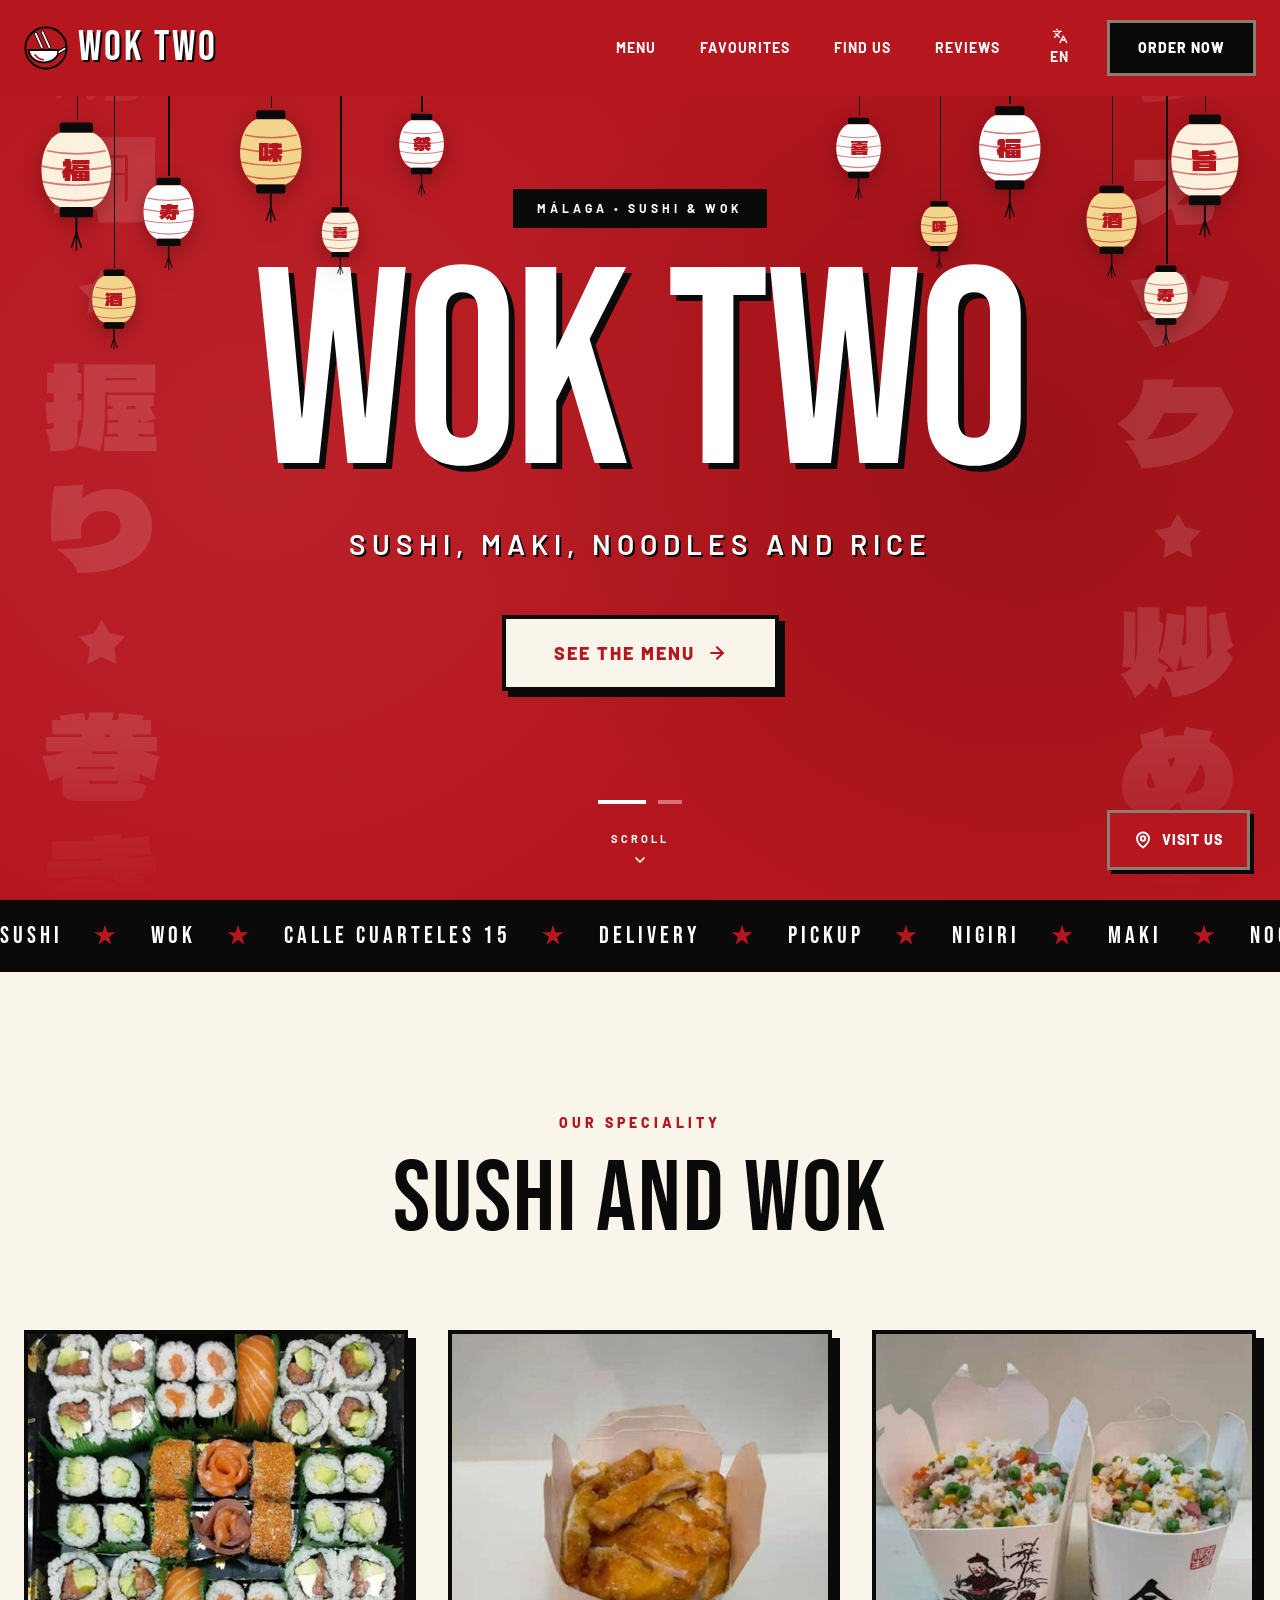
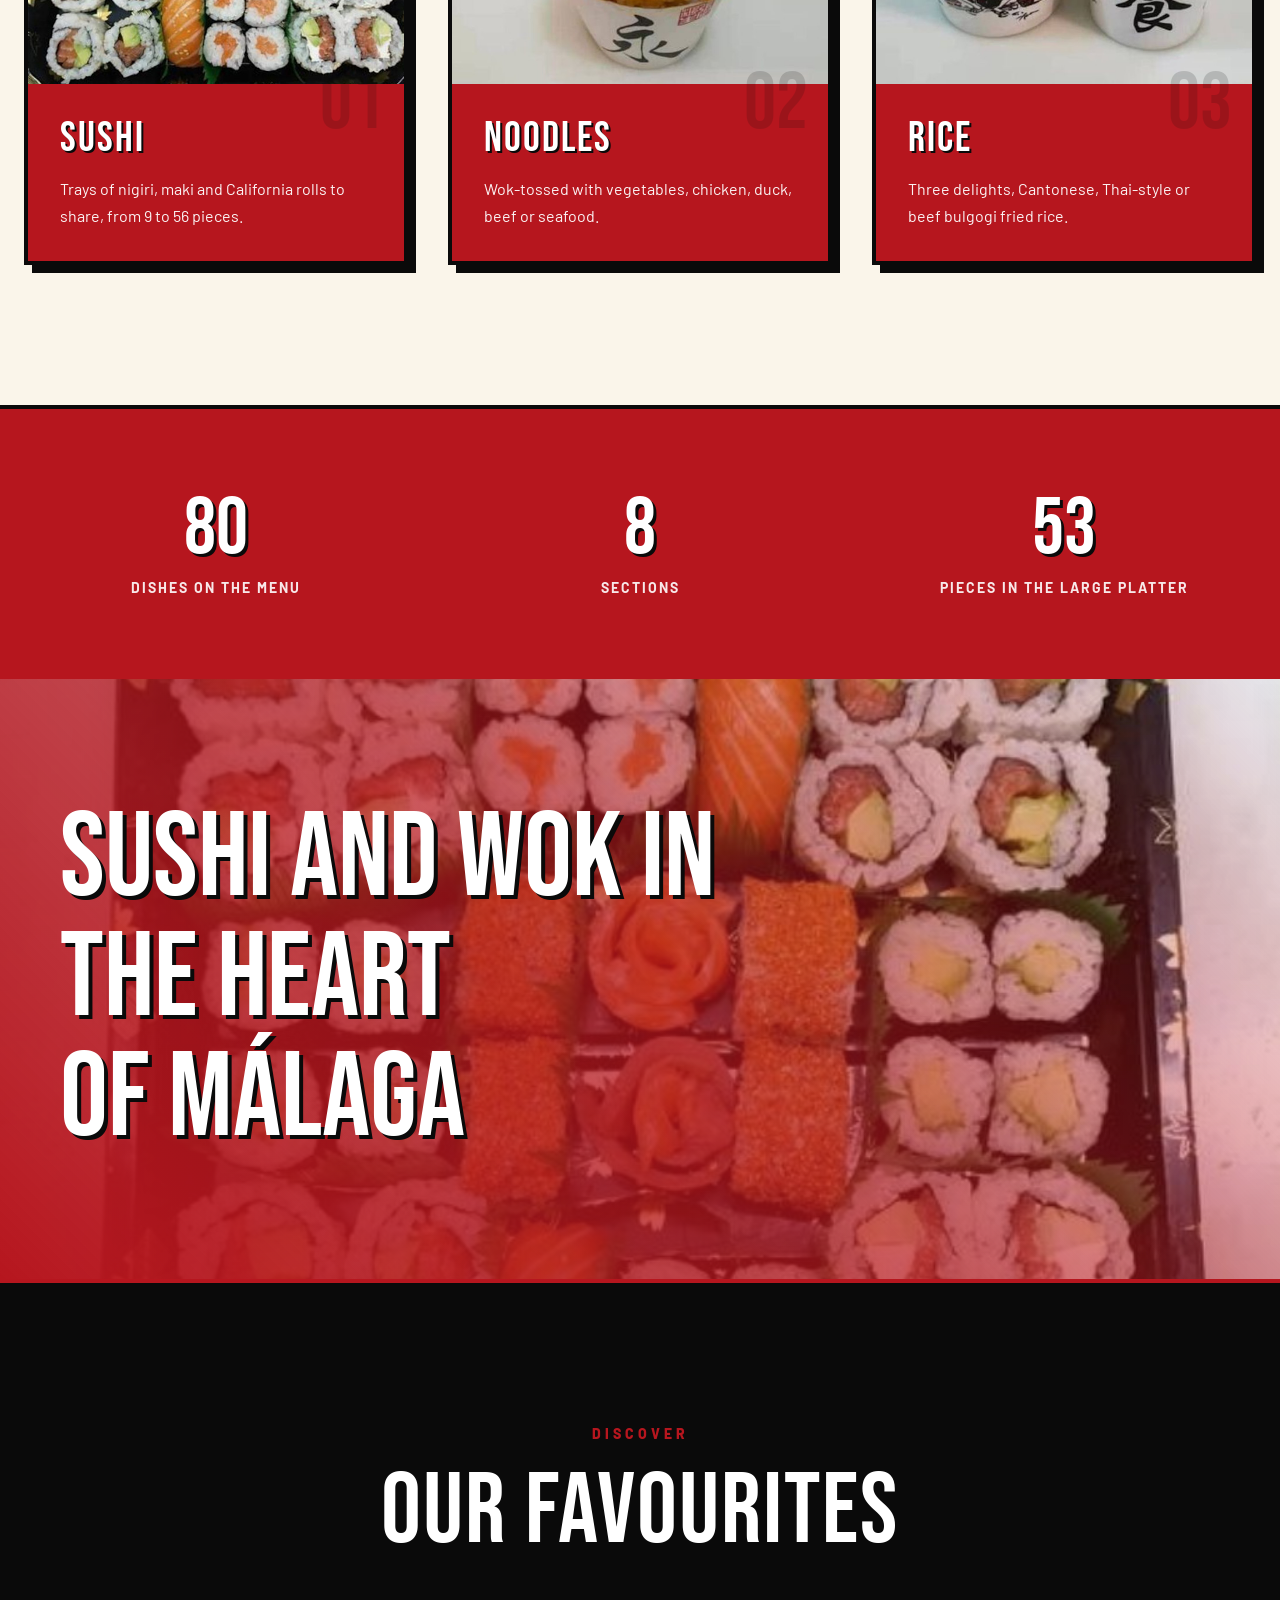
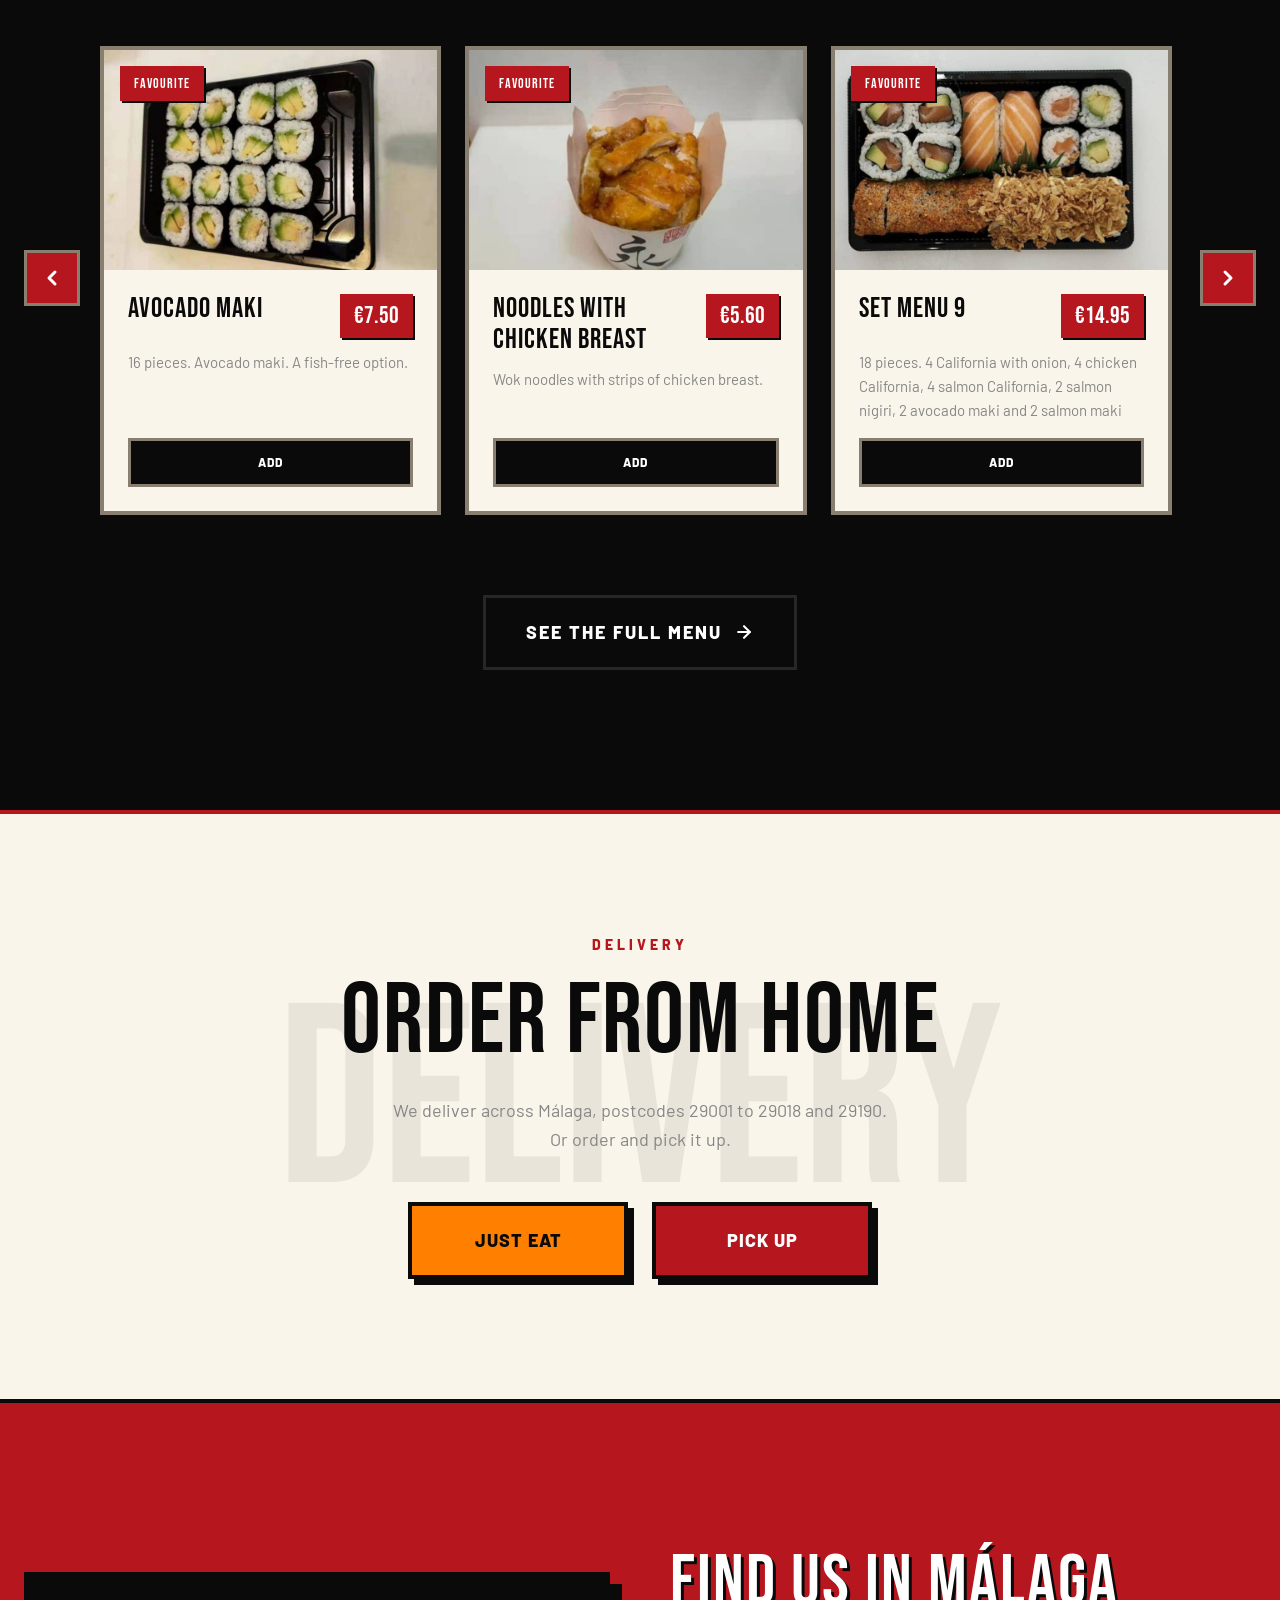
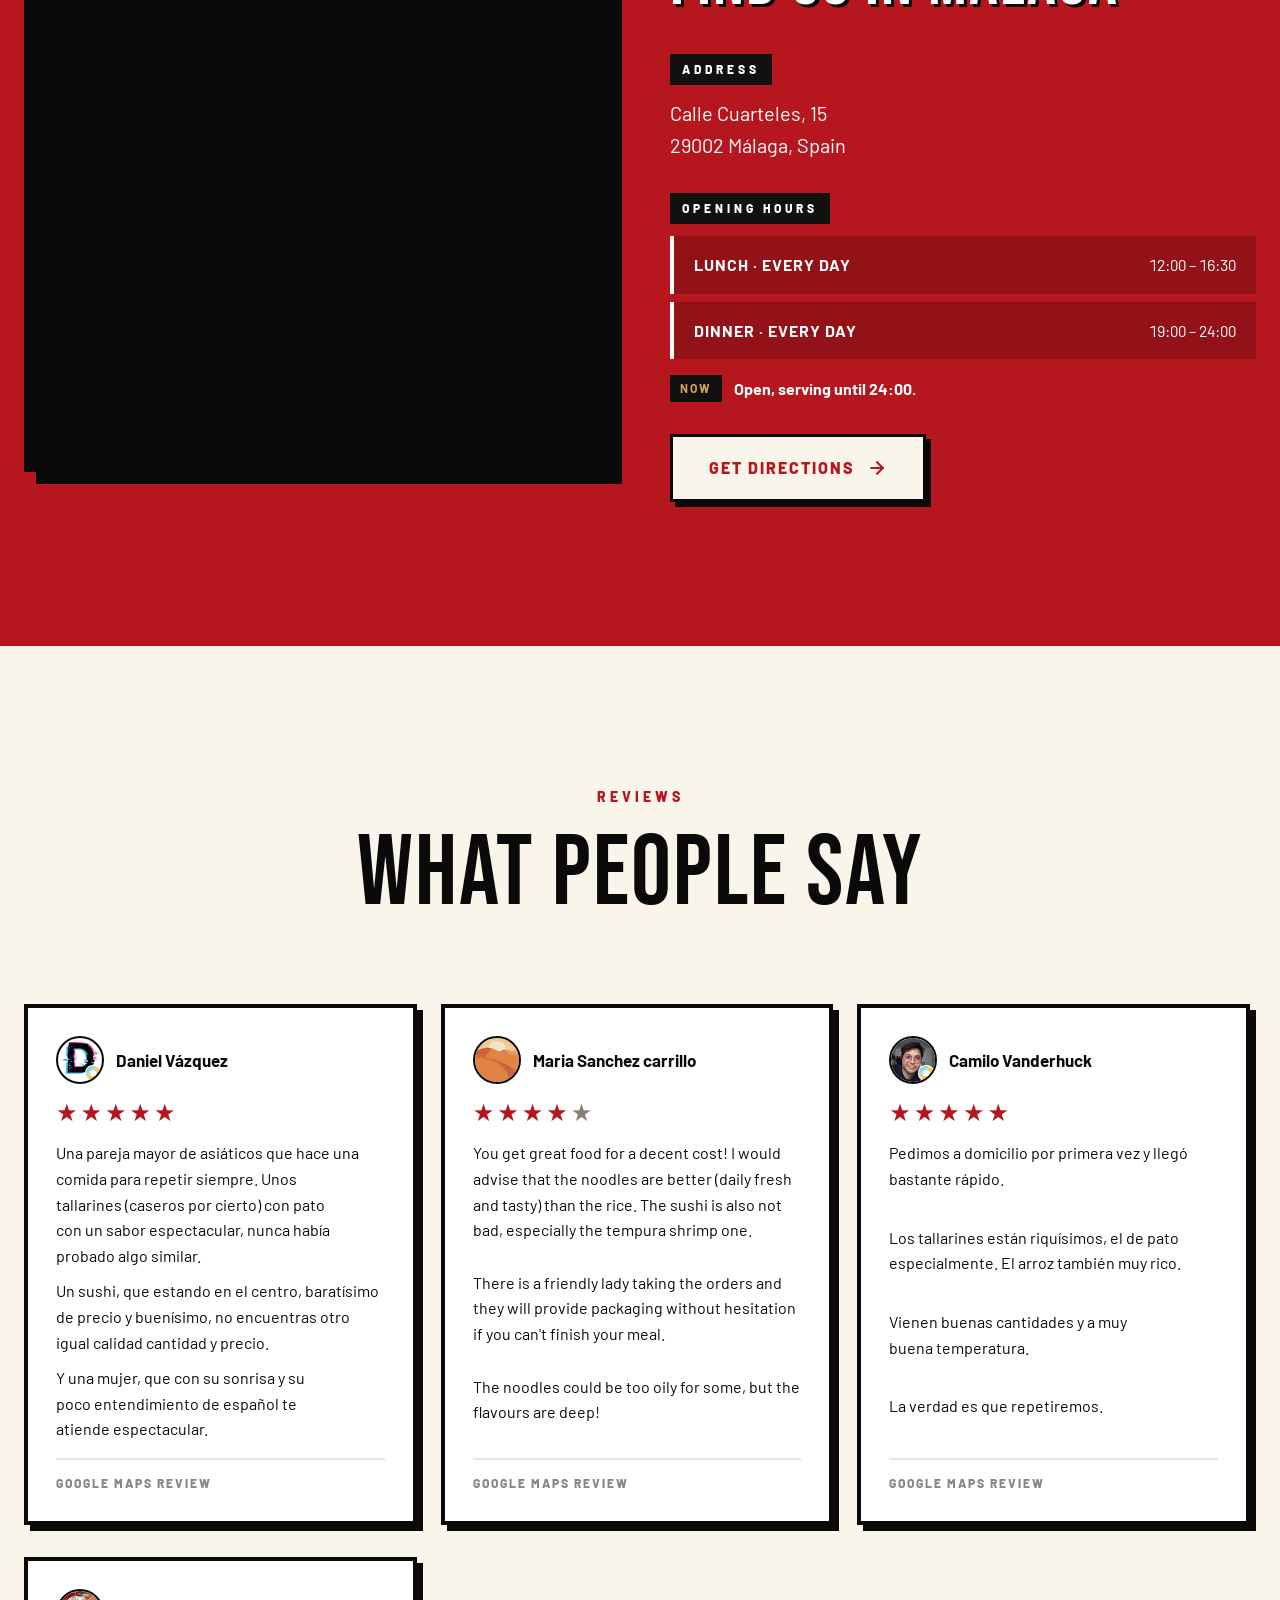
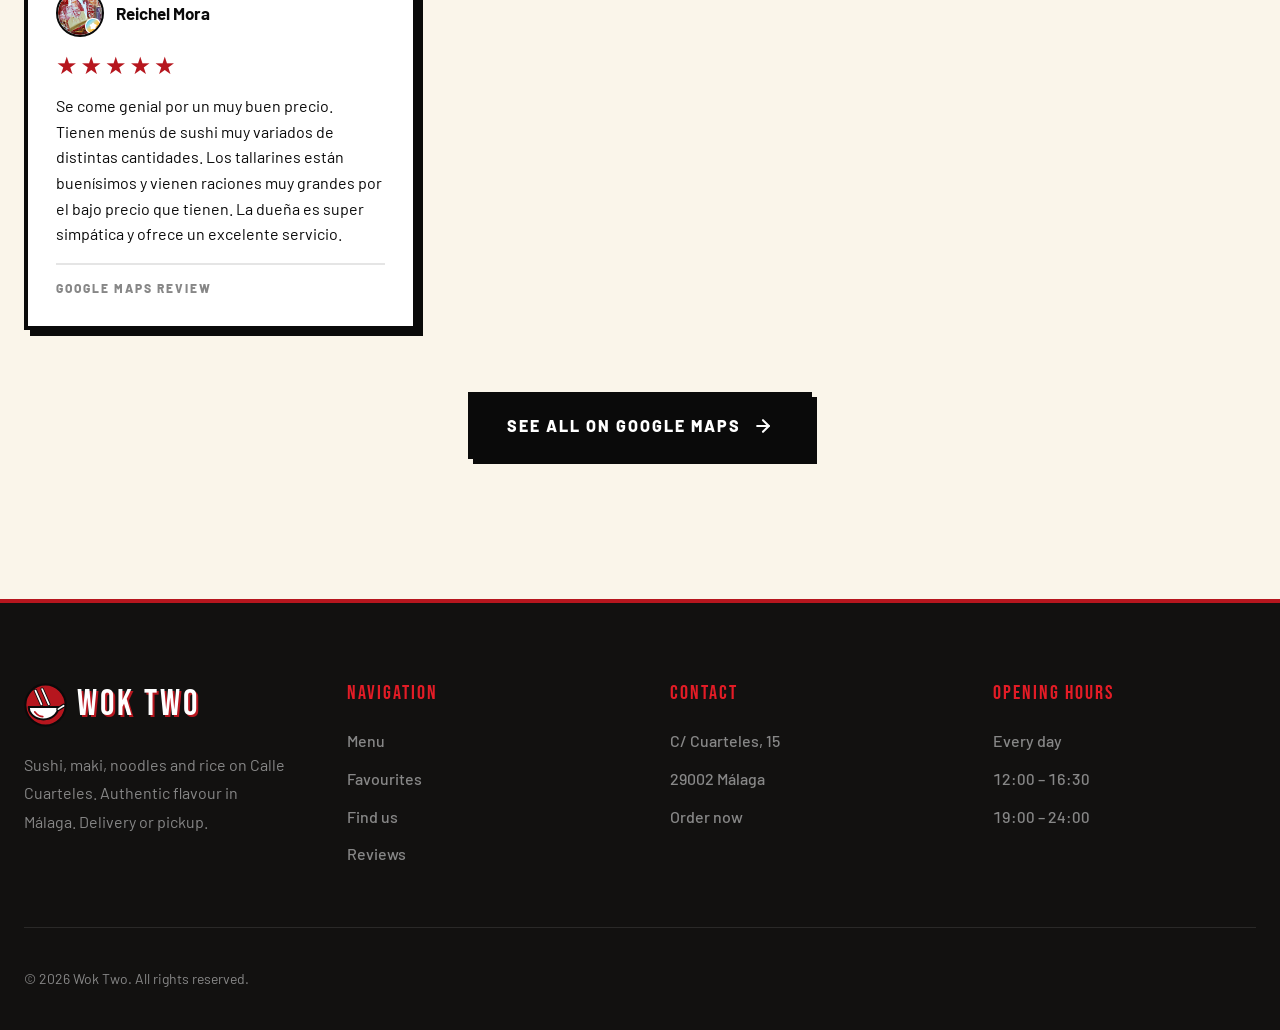
==== commit 1c023e97: "Limpieza y arreglos tras la revisión completa Errores: - El menú móvil se quedaba abierto tras cambi" ====
--- a/en/index.html
+++ b/en/index.html
@@ -1,5 +1,5 @@
 <!doctype html>
-<html lang="en">
+<html lang="en" data-hours="12:00-16:30,19:00-24:00">
 <head>
 <meta charset="utf-8">
 <meta name="viewport" content="width=device-width, initial-scale=1">
@@ -21,7 +21,7 @@
 <meta name="twitter:card" content="summary_large_image">
 <link rel="preconnect" href="https://fonts.googleapis.com"><link rel="preconnect" href="https://fonts.gstatic.com" crossorigin>
 <link href="https://fonts.googleapis.com/css2?family=Bebas+Neue&family=Barlow:wght@400;500;600;700;800&family=Dela+Gothic+One&display=swap" rel="stylesheet">
-<link rel="stylesheet" href="../styles.css?v=mwpncjo0">
+<link rel="stylesheet" href="../styles.css?v=24c3d3a7">
 <script>document.documentElement.classList.add('js');</script>
 </head>
 <body>
@@ -30,13 +30,13 @@
 <header class="nav" data-nav>
   <div class="container nav__in">
     <a class="nav__brand" href="#top" aria-label="Wok Two, home"><img class="logo" src="../logo.svg" alt="" width="40" height="40">Wok Two</a>
-    <nav class="nav__links" aria-label="Main"><a class="slide" href="carta.html" data-text="Menu"><span>Menu</span></a><a class="slide" href="#destacados" data-text="Favourites"><span>Favourites</span></a><a class="slide" href="#donde" data-text="Find us"><span>Find us</span></a><a class="slide" href="#opiniones" data-text="Reviews"><span>Reviews</span></a><a class="slide" href="#historia" data-text="Our story"><span>Our story</span></a><a class="slide slide--lang" href="../index.html" hreflang="es" lang="es" aria-label="Versión en español"><span><svg width="16" height="16" viewBox="0 0 24 24" fill="none" stroke="currentColor" stroke-width="2" stroke-linecap="round" stroke-linejoin="round" aria-hidden="true"><path d="m5 8 6 6"/><path d="m4 14 6-6 2-3"/><path d="M2 5h12"/><path d="M7 2h1"/><path d="m22 22-5-10-5 10"/><path d="M14 18h6"/></svg>EN</span><span class="roll-b" aria-hidden="true">EN</span></a></nav>
+    <nav class="nav__links" aria-label="Main"><a class="slide" href="carta.html" data-text="Menu"><span>Menu</span></a><a class="slide" href="#destacados" data-text="Favourites"><span>Favourites</span></a><a class="slide" href="#donde" data-text="Find us"><span>Find us</span></a><a class="slide" href="#opiniones" data-text="Reviews"><span>Reviews</span></a><a class="slide slide--lang" href="../index.html" hreflang="es" lang="es" aria-label="Versión en español"><span><svg width="16" height="16" viewBox="0 0 24 24" fill="none" stroke="currentColor" stroke-width="2" stroke-linecap="round" stroke-linejoin="round" aria-hidden="true"><path d="m5 8 6 6"/><path d="m4 14 6-6 2-3"/><path d="M2 5h12"/><path d="M7 2h1"/><path d="m22 22-5-10-5 10"/><path d="M14 18h6"/></svg>EN</span><span class="roll-b" aria-hidden="true">EN</span></a></nav>
     <a class="nav__cta" href="carta.html" data-open-cart>Order now</a>
     <button class="burger" type="button" aria-expanded="false" aria-controls="menu" data-burger><span></span><span></span><span></span><span class="visually-hidden">Menu</span></button>
   </div>
 </header>
 <div class="menu" id="menu" data-menu hidden>
-  <nav aria-label="Mobile"><a href="#top">Home</a><a href="carta.html">Menu</a><a href="#destacados">Favourites</a><a href="#donde">Find us</a><a href="#opiniones">Reviews</a><a href="#historia">Our story</a><a href="carta.html" data-open-cart>Order now</a><a class="menu__lang" href="../index.html" hreflang="es" lang="es" aria-label="Versión en español"><svg width="16" height="16" viewBox="0 0 24 24" fill="none" stroke="currentColor" stroke-width="2" stroke-linecap="round" stroke-linejoin="round" aria-hidden="true"><path d="m5 8 6 6"/><path d="m4 14 6-6 2-3"/><path d="M2 5h12"/><path d="M7 2h1"/><path d="m22 22-5-10-5 10"/><path d="M14 18h6"/></svg>EN</a></nav>
+  <nav aria-label="Mobile"><a href="#top">Home</a><a href="carta.html">Menu</a><a href="#destacados">Favourites</a><a href="#donde">Find us</a><a href="#opiniones">Reviews</a><a href="carta.html" data-open-cart>Order now</a><a class="menu__lang" href="../index.html" hreflang="es" lang="es" aria-label="Versión en español"><svg width="16" height="16" viewBox="0 0 24 24" fill="none" stroke="currentColor" stroke-width="2" stroke-linecap="round" stroke-linejoin="round" aria-hidden="true"><path d="m5 8 6 6"/><path d="m4 14 6-6 2-3"/><path d="M2 5h12"/><path d="M7 2h1"/><path d="m22 22-5-10-5 10"/><path d="M14 18h6"/></svg>EN</a></nav>
 </div>
 
 <main id="main">
@@ -44,7 +44,7 @@
     <div class="hero__glow" aria-hidden="true"></div>
     <div class="hero__jp hero__jp--l" lang="ja" aria-hidden="true"><div class="hero__jp-run"><ul class="hero__jp-list"><li>寿司</li><li>握り</li><li>巻き</li><li>麺</li></ul><ul class="hero__jp-list"><li>寿司</li><li>握り</li><li>巻き</li><li>麺</li></ul></div></div>
     <div class="hero__jp hero__jp--r" lang="ja" aria-hidden="true"><div class="hero__jp-run"><ul class="hero__jp-list"><li>ウォック</li><li>炒め</li><li>飯</li><li>鍋</li></ul><ul class="hero__jp-list"><li>ウォック</li><li>炒め</li><li>飯</li><li>鍋</li></ul></div></div>
-    <div class="hero__lanterns" aria-hidden="true"><div class="hl" style="left:3%;--y:120px;--s:1.25;--r:-3deg;--d:0s"><svg viewBox="0 0 60 118" aria-hidden="true" xmlns="http://www.w3.org/2000/svg"><rect x="17" y="2" width="26" height="8" rx="2" fill="#0a0a0a"/><path d="M17 10 C-2 18 -2 60 17 68 L43 68 C62 60 62 18 43 10 Z" fill="#fbf1dc"/><g stroke="#b6161e" stroke-opacity=".55" stroke-width="1.3" fill="none"><path d="M7 24 Q30 29 53 24"/><path d="M3 36 Q30 42 57 36"/><path d="M3 48 Q30 54 57 48"/><path d="M7 60 Q30 66 53 60"/></g><text x="30" y="48" text-anchor="middle" font-family="Dela Gothic One, Noto Sans JP, Yu Gothic, sans-serif" font-size="22" fill="#b6161e">福</text><rect x="17" y="68" width="26" height="8" rx="2" fill="#0a0a0a"/><g stroke="#0a0a0a" stroke-width="1.6"><line x1="30" y1="76" x2="30" y2="92"/></g><g stroke="#0a0a0a" stroke-width="1.2"><line x1="30" y1="88" x2="26" y2="100"/><line x1="30" y1="88" x2="30" y2="102"/><line x1="30" y1="88" x2="34" y2="100"/></g></svg></div><div class="hl" style="left:11%;--y:176px;--s:0.9;--r:4deg;--d:-1.4s"><svg viewBox="0 0 60 118" aria-hidden="true" xmlns="http://www.w3.org/2000/svg"><rect x="17" y="2" width="26" height="8" rx="2" fill="#0a0a0a"/><path d="M17 10 C-2 18 -2 60 17 68 L43 68 C62 60 62 18 43 10 Z" fill="#ffffff"/><g stroke="#b6161e" stroke-opacity=".55" stroke-width="1.3" fill="none"><path d="M7 24 Q30 29 53 24"/><path d="M3 36 Q30 42 57 36"/><path d="M3 48 Q30 54 57 48"/><path d="M7 60 Q30 66 53 60"/></g><text x="30" y="48" text-anchor="middle" font-family="Dela Gothic One, Noto Sans JP, Yu Gothic, sans-serif" font-size="22" fill="#b6161e">寿</text><rect x="17" y="68" width="26" height="8" rx="2" fill="#0a0a0a"/><g stroke="#0a0a0a" stroke-width="1.6"><line x1="30" y1="76" x2="30" y2="92"/></g><g stroke="#0a0a0a" stroke-width="1.2"><line x1="30" y1="88" x2="26" y2="100"/><line x1="30" y1="88" x2="30" y2="102"/><line x1="30" y1="88" x2="34" y2="100"/></g></svg></div><div class="hl" style="left:18.5%;--y:108px;--s:1.1;--r:-2deg;--d:-2.6s"><svg viewBox="0 0 60 118" aria-hidden="true" xmlns="http://www.w3.org/2000/svg"><rect x="17" y="2" width="26" height="8" rx="2" fill="#0a0a0a"/><path d="M17 10 C-2 18 -2 60 17 68 L43 68 C62 60 62 18 43 10 Z" fill="#f4d58d"/><g stroke="#b6161e" stroke-opacity=".55" stroke-width="1.3" fill="none"><path d="M7 24 Q30 29 53 24"/><path d="M3 36 Q30 42 57 36"/><path d="M3 48 Q30 54 57 48"/><path d="M7 60 Q30 66 53 60"/></g><text x="30" y="48" text-anchor="middle" font-family="Dela Gothic One, Noto Sans JP, Yu Gothic, sans-serif" font-size="22" fill="#b6161e">味</text><rect x="17" y="68" width="26" height="8" rx="2" fill="#0a0a0a"/><g stroke="#0a0a0a" stroke-width="1.6"><line x1="30" y1="76" x2="30" y2="92"/></g><g stroke="#0a0a0a" stroke-width="1.2"><line x1="30" y1="88" x2="26" y2="100"/><line x1="30" y1="88" x2="30" y2="102"/><line x1="30" y1="88" x2="34" y2="100"/></g></svg></div><div class="hl" style="left:7%;--y:268px;--s:0.78;--r:5deg;--d:-0.7s"><svg viewBox="0 0 60 118" aria-hidden="true" xmlns="http://www.w3.org/2000/svg"><rect x="17" y="2" width="26" height="8" rx="2" fill="#0a0a0a"/><path d="M17 10 C-2 18 -2 60 17 68 L43 68 C62 60 62 18 43 10 Z" fill="#f4d58d"/><g stroke="#b6161e" stroke-opacity=".55" stroke-width="1.3" fill="none"><path d="M7 24 Q30 29 53 24"/><path d="M3 36 Q30 42 57 36"/><path d="M3 48 Q30 54 57 48"/><path d="M7 60 Q30 66 53 60"/></g><text x="30" y="48" text-anchor="middle" font-family="Dela Gothic One, Noto Sans JP, Yu Gothic, sans-serif" font-size="22" fill="#b6161e">酒</text><rect x="17" y="68" width="26" height="8" rx="2" fill="#0a0a0a"/><g stroke="#0a0a0a" stroke-width="1.6"><line x1="30" y1="76" x2="30" y2="92"/></g><g stroke="#0a0a0a" stroke-width="1.2"><line x1="30" y1="88" x2="26" y2="100"/><line x1="30" y1="88" x2="30" y2="102"/><line x1="30" y1="88" x2="34" y2="100"/></g></svg></div><div class="hl hl--wide" style="left:25%;--y:206px;--s:0.66;--r:-4deg;--d:-3.3s"><svg viewBox="0 0 60 118" aria-hidden="true" xmlns="http://www.w3.org/2000/svg"><rect x="17" y="2" width="26" height="8" rx="2" fill="#0a0a0a"/><path d="M17 10 C-2 18 -2 60 17 68 L43 68 C62 60 62 18 43 10 Z" fill="#fbf1dc"/><g stroke="#b6161e" stroke-opacity=".55" stroke-width="1.3" fill="none"><path d="M7 24 Q30 29 53 24"/><path d="M3 36 Q30 42 57 36"/><path d="M3 48 Q30 54 57 48"/><path d="M7 60 Q30 66 53 60"/></g><text x="30" y="48" text-anchor="middle" font-family="Dela Gothic One, Noto Sans JP, Yu Gothic, sans-serif" font-size="22" fill="#b6161e">喜</text><rect x="17" y="68" width="26" height="8" rx="2" fill="#0a0a0a"/><g stroke="#0a0a0a" stroke-width="1.6"><line x1="30" y1="76" x2="30" y2="92"/></g><g stroke="#0a0a0a" stroke-width="1.2"><line x1="30" y1="88" x2="26" y2="100"/><line x1="30" y1="88" x2="30" y2="102"/><line x1="30" y1="88" x2="34" y2="100"/></g></svg></div><div class="hl hl--wide" style="left:31%;--y:112px;--s:0.8;--r:3deg;--d:-1.9s"><svg viewBox="0 0 60 118" aria-hidden="true" xmlns="http://www.w3.org/2000/svg"><rect x="17" y="2" width="26" height="8" rx="2" fill="#0a0a0a"/><path d="M17 10 C-2 18 -2 60 17 68 L43 68 C62 60 62 18 43 10 Z" fill="#ffffff"/><g stroke="#b6161e" stroke-opacity=".55" stroke-width="1.3" fill="none"><path d="M7 24 Q30 29 53 24"/><path d="M3 36 Q30 42 57 36"/><path d="M3 48 Q30 54 57 48"/><path d="M7 60 Q30 66 53 60"/></g><text x="30" y="48" text-anchor="middle" font-family="Dela Gothic One, Noto Sans JP, Yu Gothic, sans-serif" font-size="22" fill="#b6161e">祭</text><rect x="17" y="68" width="26" height="8" rx="2" fill="#0a0a0a"/><g stroke="#0a0a0a" stroke-width="1.6"><line x1="30" y1="76" x2="30" y2="92"/></g><g stroke="#0a0a0a" stroke-width="1.2"><line x1="30" y1="88" x2="26" y2="100"/><line x1="30" y1="88" x2="30" y2="102"/><line x1="30" y1="88" x2="34" y2="100"/></g></svg></div><div class="hl" style="right:3%;--y:112px;--s:1.2;--r:3deg;--d:-0.4s"><svg viewBox="0 0 60 118" aria-hidden="true" xmlns="http://www.w3.org/2000/svg"><rect x="17" y="2" width="26" height="8" rx="2" fill="#0a0a0a"/><path d="M17 10 C-2 18 -2 60 17 68 L43 68 C62 60 62 18 43 10 Z" fill="#fbf1dc"/><g stroke="#b6161e" stroke-opacity=".55" stroke-width="1.3" fill="none"><path d="M7 24 Q30 29 53 24"/><path d="M3 36 Q30 42 57 36"/><path d="M3 48 Q30 54 57 48"/><path d="M7 60 Q30 66 53 60"/></g><text x="30" y="48" text-anchor="middle" font-family="Dela Gothic One, Noto Sans JP, Yu Gothic, sans-serif" font-size="22" fill="#b6161e">旨</text><rect x="17" y="68" width="26" height="8" rx="2" fill="#0a0a0a"/><g stroke="#0a0a0a" stroke-width="1.6"><line x1="30" y1="76" x2="30" y2="92"/></g><g stroke="#0a0a0a" stroke-width="1.2"><line x1="30" y1="88" x2="26" y2="100"/><line x1="30" y1="88" x2="30" y2="102"/><line x1="30" y1="88" x2="34" y2="100"/></g></svg></div><div class="hl" style="right:11%;--y:184px;--s:0.9;--r:-4deg;--d:-2.1s"><svg viewBox="0 0 60 118" aria-hidden="true" xmlns="http://www.w3.org/2000/svg"><rect x="17" y="2" width="26" height="8" rx="2" fill="#0a0a0a"/><path d="M17 10 C-2 18 -2 60 17 68 L43 68 C62 60 62 18 43 10 Z" fill="#f4d58d"/><g stroke="#b6161e" stroke-opacity=".55" stroke-width="1.3" fill="none"><path d="M7 24 Q30 29 53 24"/><path d="M3 36 Q30 42 57 36"/><path d="M3 48 Q30 54 57 48"/><path d="M7 60 Q30 66 53 60"/></g><text x="30" y="48" text-anchor="middle" font-family="Dela Gothic One, Noto Sans JP, Yu Gothic, sans-serif" font-size="22" fill="#b6161e">酒</text><rect x="17" y="68" width="26" height="8" rx="2" fill="#0a0a0a"/><g stroke="#0a0a0a" stroke-width="1.6"><line x1="30" y1="76" x2="30" y2="92"/></g><g stroke="#0a0a0a" stroke-width="1.2"><line x1="30" y1="88" x2="26" y2="100"/><line x1="30" y1="88" x2="30" y2="102"/><line x1="30" y1="88" x2="34" y2="100"/></g></svg></div><div class="hl" style="right:18.5%;--y:104px;--s:1.1;--r:2deg;--d:-3.0s"><svg viewBox="0 0 60 118" aria-hidden="true" xmlns="http://www.w3.org/2000/svg"><rect x="17" y="2" width="26" height="8" rx="2" fill="#0a0a0a"/><path d="M17 10 C-2 18 -2 60 17 68 L43 68 C62 60 62 18 43 10 Z" fill="#ffffff"/><g stroke="#b6161e" stroke-opacity=".55" stroke-width="1.3" fill="none"><path d="M7 24 Q30 29 53 24"/><path d="M3 36 Q30 42 57 36"/><path d="M3 48 Q30 54 57 48"/><path d="M7 60 Q30 66 53 60"/></g><text x="30" y="48" text-anchor="middle" font-family="Dela Gothic One, Noto Sans JP, Yu Gothic, sans-serif" font-size="22" fill="#b6161e">福</text><rect x="17" y="68" width="26" height="8" rx="2" fill="#0a0a0a"/><g stroke="#0a0a0a" stroke-width="1.6"><line x1="30" y1="76" x2="30" y2="92"/></g><g stroke="#0a0a0a" stroke-width="1.2"><line x1="30" y1="88" x2="26" y2="100"/><line x1="30" y1="88" x2="30" y2="102"/><line x1="30" y1="88" x2="34" y2="100"/></g></svg></div><div class="hl" style="right:7%;--y:264px;--s:0.78;--r:-5deg;--d:-1.1s"><svg viewBox="0 0 60 118" aria-hidden="true" xmlns="http://www.w3.org/2000/svg"><rect x="17" y="2" width="26" height="8" rx="2" fill="#0a0a0a"/><path d="M17 10 C-2 18 -2 60 17 68 L43 68 C62 60 62 18 43 10 Z" fill="#fbf1dc"/><g stroke="#b6161e" stroke-opacity=".55" stroke-width="1.3" fill="none"><path d="M7 24 Q30 29 53 24"/><path d="M3 36 Q30 42 57 36"/><path d="M3 48 Q30 54 57 48"/><path d="M7 60 Q30 66 53 60"/></g><text x="30" y="48" text-anchor="middle" font-family="Dela Gothic One, Noto Sans JP, Yu Gothic, sans-serif" font-size="22" fill="#b6161e">寿</text><rect x="17" y="68" width="26" height="8" rx="2" fill="#0a0a0a"/><g stroke="#0a0a0a" stroke-width="1.6"><line x1="30" y1="76" x2="30" y2="92"/></g><g stroke="#0a0a0a" stroke-width="1.2"><line x1="30" y1="88" x2="26" y2="100"/><line x1="30" y1="88" x2="30" y2="102"/><line x1="30" y1="88" x2="34" y2="100"/></g></svg></div><div class="hl hl--wide" style="right:25%;--y:200px;--s:0.66;--r:4deg;--d:-2.4s"><svg viewBox="0 0 60 118" aria-hidden="true" xmlns="http://www.w3.org/2000/svg"><rect x="17" y="2" width="26" height="8" rx="2" fill="#0a0a0a"/><path d="M17 10 C-2 18 -2 60 17 68 L43 68 C62 60 62 18 43 10 Z" fill="#f4d58d"/><g stroke="#b6161e" stroke-opacity=".55" stroke-width="1.3" fill="none"><path d="M7 24 Q30 29 53 24"/><path d="M3 36 Q30 42 57 36"/><path d="M3 48 Q30 54 57 48"/><path d="M7 60 Q30 66 53 60"/></g><text x="30" y="48" text-anchor="middle" font-family="Dela Gothic One, Noto Sans JP, Yu Gothic, sans-serif" font-size="22" fill="#b6161e">味</text><rect x="17" y="68" width="26" height="8" rx="2" fill="#0a0a0a"/><g stroke="#0a0a0a" stroke-width="1.6"><line x1="30" y1="76" x2="30" y2="92"/></g><g stroke="#0a0a0a" stroke-width="1.2"><line x1="30" y1="88" x2="26" y2="100"/><line x1="30" y1="88" x2="30" y2="102"/><line x1="30" y1="88" x2="34" y2="100"/></g></svg></div><div class="hl hl--wide" style="right:31%;--y:116px;--s:0.8;--r:-3deg;--d:-0.9s"><svg viewBox="0 0 60 118" aria-hidden="true" xmlns="http://www.w3.org/2000/svg"><rect x="17" y="2" width="26" height="8" rx="2" fill="#0a0a0a"/><path d="M17 10 C-2 18 -2 60 17 68 L43 68 C62 60 62 18 43 10 Z" fill="#ffffff"/><g stroke="#b6161e" stroke-opacity=".55" stroke-width="1.3" fill="none"><path d="M7 24 Q30 29 53 24"/><path d="M3 36 Q30 42 57 36"/><path d="M3 48 Q30 54 57 48"/><path d="M7 60 Q30 66 53 60"/></g><text x="30" y="48" text-anchor="middle" font-family="Dela Gothic One, Noto Sans JP, Yu Gothic, sans-serif" font-size="22" fill="#b6161e">喜</text><rect x="17" y="68" width="26" height="8" rx="2" fill="#0a0a0a"/><g stroke="#0a0a0a" stroke-width="1.6"><line x1="30" y1="76" x2="30" y2="92"/></g><g stroke="#0a0a0a" stroke-width="1.2"><line x1="30" y1="88" x2="26" y2="100"/><line x1="30" y1="88" x2="30" y2="102"/><line x1="30" y1="88" x2="34" y2="100"/></g></svg></div></div>
+    <div class="hero__lanterns" aria-hidden="true"><div class="hl" style="left:3%;--y:120px;--s:1.25;--r:-3deg;--d:0s"><svg viewBox="0 0 60 118" aria-hidden="true" xmlns="http://www.w3.org/2000/svg"><rect x="17" y="2" width="26" height="8" rx="2" fill="#0a0a0a"/><path d="M17 10 C-2 18 -2 60 17 68 L43 68 C62 60 62 18 43 10 Z" fill="#fbf1dc"/><g stroke="#b6161e" stroke-opacity=".55" stroke-width="1.3" fill="none"><path d="M7 24 Q30 29 53 24"/><path d="M3 36 Q30 42 57 36"/><path d="M3 48 Q30 54 57 48"/><path d="M7 60 Q30 66 53 60"/></g><text x="30" y="48" text-anchor="middle" font-family="Dela Gothic One, Noto Sans JP, Yu Gothic, sans-serif" font-size="22" fill="#b6161e">福</text><rect x="17" y="68" width="26" height="8" rx="2" fill="#0a0a0a"/><line x1="30" y1="76" x2="30" y2="92" stroke="#0a0a0a" stroke-width="1.6"/><g stroke="#0a0a0a" stroke-width="1.2"><line x1="30" y1="88" x2="26" y2="100"/><line x1="30" y1="88" x2="30" y2="102"/><line x1="30" y1="88" x2="34" y2="100"/></g></svg></div><div class="hl" style="left:11%;--y:176px;--s:0.9;--r:4deg;--d:-1.4s"><svg viewBox="0 0 60 118" aria-hidden="true" xmlns="http://www.w3.org/2000/svg"><rect x="17" y="2" width="26" height="8" rx="2" fill="#0a0a0a"/><path d="M17 10 C-2 18 -2 60 17 68 L43 68 C62 60 62 18 43 10 Z" fill="#ffffff"/><g stroke="#b6161e" stroke-opacity=".55" stroke-width="1.3" fill="none"><path d="M7 24 Q30 29 53 24"/><path d="M3 36 Q30 42 57 36"/><path d="M3 48 Q30 54 57 48"/><path d="M7 60 Q30 66 53 60"/></g><text x="30" y="48" text-anchor="middle" font-family="Dela Gothic One, Noto Sans JP, Yu Gothic, sans-serif" font-size="22" fill="#b6161e">寿</text><rect x="17" y="68" width="26" height="8" rx="2" fill="#0a0a0a"/><line x1="30" y1="76" x2="30" y2="92" stroke="#0a0a0a" stroke-width="1.6"/><g stroke="#0a0a0a" stroke-width="1.2"><line x1="30" y1="88" x2="26" y2="100"/><line x1="30" y1="88" x2="30" y2="102"/><line x1="30" y1="88" x2="34" y2="100"/></g></svg></div><div class="hl" style="left:18.5%;--y:108px;--s:1.1;--r:-2deg;--d:-2.6s"><svg viewBox="0 0 60 118" aria-hidden="true" xmlns="http://www.w3.org/2000/svg"><rect x="17" y="2" width="26" height="8" rx="2" fill="#0a0a0a"/><path d="M17 10 C-2 18 -2 60 17 68 L43 68 C62 60 62 18 43 10 Z" fill="#f4d58d"/><g stroke="#b6161e" stroke-opacity=".55" stroke-width="1.3" fill="none"><path d="M7 24 Q30 29 53 24"/><path d="M3 36 Q30 42 57 36"/><path d="M3 48 Q30 54 57 48"/><path d="M7 60 Q30 66 53 60"/></g><text x="30" y="48" text-anchor="middle" font-family="Dela Gothic One, Noto Sans JP, Yu Gothic, sans-serif" font-size="22" fill="#b6161e">味</text><rect x="17" y="68" width="26" height="8" rx="2" fill="#0a0a0a"/><line x1="30" y1="76" x2="30" y2="92" stroke="#0a0a0a" stroke-width="1.6"/><g stroke="#0a0a0a" stroke-width="1.2"><line x1="30" y1="88" x2="26" y2="100"/><line x1="30" y1="88" x2="30" y2="102"/><line x1="30" y1="88" x2="34" y2="100"/></g></svg></div><div class="hl" style="left:7%;--y:268px;--s:0.78;--r:5deg;--d:-0.7s"><svg viewBox="0 0 60 118" aria-hidden="true" xmlns="http://www.w3.org/2000/svg"><rect x="17" y="2" width="26" height="8" rx="2" fill="#0a0a0a"/><path d="M17 10 C-2 18 -2 60 17 68 L43 68 C62 60 62 18 43 10 Z" fill="#f4d58d"/><g stroke="#b6161e" stroke-opacity=".55" stroke-width="1.3" fill="none"><path d="M7 24 Q30 29 53 24"/><path d="M3 36 Q30 42 57 36"/><path d="M3 48 Q30 54 57 48"/><path d="M7 60 Q30 66 53 60"/></g><text x="30" y="48" text-anchor="middle" font-family="Dela Gothic One, Noto Sans JP, Yu Gothic, sans-serif" font-size="22" fill="#b6161e">酒</text><rect x="17" y="68" width="26" height="8" rx="2" fill="#0a0a0a"/><line x1="30" y1="76" x2="30" y2="92" stroke="#0a0a0a" stroke-width="1.6"/><g stroke="#0a0a0a" stroke-width="1.2"><line x1="30" y1="88" x2="26" y2="100"/><line x1="30" y1="88" x2="30" y2="102"/><line x1="30" y1="88" x2="34" y2="100"/></g></svg></div><div class="hl hl--wide" style="left:25%;--y:206px;--s:0.66;--r:-4deg;--d:-3.3s"><svg viewBox="0 0 60 118" aria-hidden="true" xmlns="http://www.w3.org/2000/svg"><rect x="17" y="2" width="26" height="8" rx="2" fill="#0a0a0a"/><path d="M17 10 C-2 18 -2 60 17 68 L43 68 C62 60 62 18 43 10 Z" fill="#fbf1dc"/><g stroke="#b6161e" stroke-opacity=".55" stroke-width="1.3" fill="none"><path d="M7 24 Q30 29 53 24"/><path d="M3 36 Q30 42 57 36"/><path d="M3 48 Q30 54 57 48"/><path d="M7 60 Q30 66 53 60"/></g><text x="30" y="48" text-anchor="middle" font-family="Dela Gothic One, Noto Sans JP, Yu Gothic, sans-serif" font-size="22" fill="#b6161e">喜</text><rect x="17" y="68" width="26" height="8" rx="2" fill="#0a0a0a"/><line x1="30" y1="76" x2="30" y2="92" stroke="#0a0a0a" stroke-width="1.6"/><g stroke="#0a0a0a" stroke-width="1.2"><line x1="30" y1="88" x2="26" y2="100"/><line x1="30" y1="88" x2="30" y2="102"/><line x1="30" y1="88" x2="34" y2="100"/></g></svg></div><div class="hl hl--wide" style="left:31%;--y:112px;--s:0.8;--r:3deg;--d:-1.9s"><svg viewBox="0 0 60 118" aria-hidden="true" xmlns="http://www.w3.org/2000/svg"><rect x="17" y="2" width="26" height="8" rx="2" fill="#0a0a0a"/><path d="M17 10 C-2 18 -2 60 17 68 L43 68 C62 60 62 18 43 10 Z" fill="#ffffff"/><g stroke="#b6161e" stroke-opacity=".55" stroke-width="1.3" fill="none"><path d="M7 24 Q30 29 53 24"/><path d="M3 36 Q30 42 57 36"/><path d="M3 48 Q30 54 57 48"/><path d="M7 60 Q30 66 53 60"/></g><text x="30" y="48" text-anchor="middle" font-family="Dela Gothic One, Noto Sans JP, Yu Gothic, sans-serif" font-size="22" fill="#b6161e">祭</text><rect x="17" y="68" width="26" height="8" rx="2" fill="#0a0a0a"/><line x1="30" y1="76" x2="30" y2="92" stroke="#0a0a0a" stroke-width="1.6"/><g stroke="#0a0a0a" stroke-width="1.2"><line x1="30" y1="88" x2="26" y2="100"/><line x1="30" y1="88" x2="30" y2="102"/><line x1="30" y1="88" x2="34" y2="100"/></g></svg></div><div class="hl" style="right:3%;--y:112px;--s:1.2;--r:3deg;--d:-0.4s"><svg viewBox="0 0 60 118" aria-hidden="true" xmlns="http://www.w3.org/2000/svg"><rect x="17" y="2" width="26" height="8" rx="2" fill="#0a0a0a"/><path d="M17 10 C-2 18 -2 60 17 68 L43 68 C62 60 62 18 43 10 Z" fill="#fbf1dc"/><g stroke="#b6161e" stroke-opacity=".55" stroke-width="1.3" fill="none"><path d="M7 24 Q30 29 53 24"/><path d="M3 36 Q30 42 57 36"/><path d="M3 48 Q30 54 57 48"/><path d="M7 60 Q30 66 53 60"/></g><text x="30" y="48" text-anchor="middle" font-family="Dela Gothic One, Noto Sans JP, Yu Gothic, sans-serif" font-size="22" fill="#b6161e">旨</text><rect x="17" y="68" width="26" height="8" rx="2" fill="#0a0a0a"/><line x1="30" y1="76" x2="30" y2="92" stroke="#0a0a0a" stroke-width="1.6"/><g stroke="#0a0a0a" stroke-width="1.2"><line x1="30" y1="88" x2="26" y2="100"/><line x1="30" y1="88" x2="30" y2="102"/><line x1="30" y1="88" x2="34" y2="100"/></g></svg></div><div class="hl" style="right:11%;--y:184px;--s:0.9;--r:-4deg;--d:-2.1s"><svg viewBox="0 0 60 118" aria-hidden="true" xmlns="http://www.w3.org/2000/svg"><rect x="17" y="2" width="26" height="8" rx="2" fill="#0a0a0a"/><path d="M17 10 C-2 18 -2 60 17 68 L43 68 C62 60 62 18 43 10 Z" fill="#f4d58d"/><g stroke="#b6161e" stroke-opacity=".55" stroke-width="1.3" fill="none"><path d="M7 24 Q30 29 53 24"/><path d="M3 36 Q30 42 57 36"/><path d="M3 48 Q30 54 57 48"/><path d="M7 60 Q30 66 53 60"/></g><text x="30" y="48" text-anchor="middle" font-family="Dela Gothic One, Noto Sans JP, Yu Gothic, sans-serif" font-size="22" fill="#b6161e">酒</text><rect x="17" y="68" width="26" height="8" rx="2" fill="#0a0a0a"/><line x1="30" y1="76" x2="30" y2="92" stroke="#0a0a0a" stroke-width="1.6"/><g stroke="#0a0a0a" stroke-width="1.2"><line x1="30" y1="88" x2="26" y2="100"/><line x1="30" y1="88" x2="30" y2="102"/><line x1="30" y1="88" x2="34" y2="100"/></g></svg></div><div class="hl" style="right:18.5%;--y:104px;--s:1.1;--r:2deg;--d:-3s"><svg viewBox="0 0 60 118" aria-hidden="true" xmlns="http://www.w3.org/2000/svg"><rect x="17" y="2" width="26" height="8" rx="2" fill="#0a0a0a"/><path d="M17 10 C-2 18 -2 60 17 68 L43 68 C62 60 62 18 43 10 Z" fill="#ffffff"/><g stroke="#b6161e" stroke-opacity=".55" stroke-width="1.3" fill="none"><path d="M7 24 Q30 29 53 24"/><path d="M3 36 Q30 42 57 36"/><path d="M3 48 Q30 54 57 48"/><path d="M7 60 Q30 66 53 60"/></g><text x="30" y="48" text-anchor="middle" font-family="Dela Gothic One, Noto Sans JP, Yu Gothic, sans-serif" font-size="22" fill="#b6161e">福</text><rect x="17" y="68" width="26" height="8" rx="2" fill="#0a0a0a"/><line x1="30" y1="76" x2="30" y2="92" stroke="#0a0a0a" stroke-width="1.6"/><g stroke="#0a0a0a" stroke-width="1.2"><line x1="30" y1="88" x2="26" y2="100"/><line x1="30" y1="88" x2="30" y2="102"/><line x1="30" y1="88" x2="34" y2="100"/></g></svg></div><div class="hl" style="right:7%;--y:264px;--s:0.78;--r:-5deg;--d:-1.1s"><svg viewBox="0 0 60 118" aria-hidden="true" xmlns="http://www.w3.org/2000/svg"><rect x="17" y="2" width="26" height="8" rx="2" fill="#0a0a0a"/><path d="M17 10 C-2 18 -2 60 17 68 L43 68 C62 60 62 18 43 10 Z" fill="#fbf1dc"/><g stroke="#b6161e" stroke-opacity=".55" stroke-width="1.3" fill="none"><path d="M7 24 Q30 29 53 24"/><path d="M3 36 Q30 42 57 36"/><path d="M3 48 Q30 54 57 48"/><path d="M7 60 Q30 66 53 60"/></g><text x="30" y="48" text-anchor="middle" font-family="Dela Gothic One, Noto Sans JP, Yu Gothic, sans-serif" font-size="22" fill="#b6161e">寿</text><rect x="17" y="68" width="26" height="8" rx="2" fill="#0a0a0a"/><line x1="30" y1="76" x2="30" y2="92" stroke="#0a0a0a" stroke-width="1.6"/><g stroke="#0a0a0a" stroke-width="1.2"><line x1="30" y1="88" x2="26" y2="100"/><line x1="30" y1="88" x2="30" y2="102"/><line x1="30" y1="88" x2="34" y2="100"/></g></svg></div><div class="hl hl--wide" style="right:25%;--y:200px;--s:0.66;--r:4deg;--d:-2.4s"><svg viewBox="0 0 60 118" aria-hidden="true" xmlns="http://www.w3.org/2000/svg"><rect x="17" y="2" width="26" height="8" rx="2" fill="#0a0a0a"/><path d="M17 10 C-2 18 -2 60 17 68 L43 68 C62 60 62 18 43 10 Z" fill="#f4d58d"/><g stroke="#b6161e" stroke-opacity=".55" stroke-width="1.3" fill="none"><path d="M7 24 Q30 29 53 24"/><path d="M3 36 Q30 42 57 36"/><path d="M3 48 Q30 54 57 48"/><path d="M7 60 Q30 66 53 60"/></g><text x="30" y="48" text-anchor="middle" font-family="Dela Gothic One, Noto Sans JP, Yu Gothic, sans-serif" font-size="22" fill="#b6161e">味</text><rect x="17" y="68" width="26" height="8" rx="2" fill="#0a0a0a"/><line x1="30" y1="76" x2="30" y2="92" stroke="#0a0a0a" stroke-width="1.6"/><g stroke="#0a0a0a" stroke-width="1.2"><line x1="30" y1="88" x2="26" y2="100"/><line x1="30" y1="88" x2="30" y2="102"/><line x1="30" y1="88" x2="34" y2="100"/></g></svg></div><div class="hl hl--wide" style="right:31%;--y:116px;--s:0.8;--r:-3deg;--d:-0.9s"><svg viewBox="0 0 60 118" aria-hidden="true" xmlns="http://www.w3.org/2000/svg"><rect x="17" y="2" width="26" height="8" rx="2" fill="#0a0a0a"/><path d="M17 10 C-2 18 -2 60 17 68 L43 68 C62 60 62 18 43 10 Z" fill="#ffffff"/><g stroke="#b6161e" stroke-opacity=".55" stroke-width="1.3" fill="none"><path d="M7 24 Q30 29 53 24"/><path d="M3 36 Q30 42 57 36"/><path d="M3 48 Q30 54 57 48"/><path d="M7 60 Q30 66 53 60"/></g><text x="30" y="48" text-anchor="middle" font-family="Dela Gothic One, Noto Sans JP, Yu Gothic, sans-serif" font-size="22" fill="#b6161e">喜</text><rect x="17" y="68" width="26" height="8" rx="2" fill="#0a0a0a"/><line x1="30" y1="76" x2="30" y2="92" stroke="#0a0a0a" stroke-width="1.6"/><g stroke="#0a0a0a" stroke-width="1.2"><line x1="30" y1="88" x2="26" y2="100"/><line x1="30" y1="88" x2="30" y2="102"/><line x1="30" y1="88" x2="34" y2="100"/></g></svg></div></div>
     <div class="slide-h is-on" data-slide>
       <div class="hero__in">
         <span class="chip">Málaga • Sushi &amp; Wok</span>
@@ -89,9 +89,9 @@
 
   <section class="stats-band" aria-label="Wok Two in numbers">
     <div class="container"><dl class="stats">
-        <div class="stat reveal" style="--d:0s"><dd class="num" data-count="84">84</dd><dt>Dishes on the menu</dt></div>
-        <div class="stat reveal" style="--d:0.1s"><dd class="num" data-count="8">8</dd><dt>Sections</dt></div>
-        <div class="stat reveal" style="--d:0.2s"><dd class="num" data-count="56">56</dd><dt>Pieces in the Large Platter</dt></div>
+        <div class="stat reveal" style="--d:0s"><dt>Dishes on the menu</dt><dd class="num" data-count="84">84</dd></div>
+        <div class="stat reveal" style="--d:0.1s"><dt>Sections</dt><dd class="num" data-count="8">8</dd></div>
+        <div class="stat reveal" style="--d:0.2s"><dt>Pieces in the Large Platter</dt><dd class="num" data-count="56">56</dd></div>
     </dl></div>
   </section>
 
@@ -173,8 +173,8 @@
         <div class="find__block"><strong class="tag">Address</strong><p class="find__addr">Calle Cuarteles, 15<br>29002 Málaga, Spain</p></div>
         <div class="find__block"><strong class="tag">Opening hours</strong>
           <ul class="hours">
-            <li class="hours__item"><span>Lunch · every day</span><span class="num">12:00 - 16:30</span></li>
-            <li class="hours__item"><span>Dinner · every day</span><span class="num">19:00 - 24:00</span></li>
+            <li class="hours__item"><span>Lunch · every day</span><span class="num">12:00 – 16:30</span></li>
+            <li class="hours__item"><span>Dinner · every day</span><span class="num">19:00 – 24:00</span></li>
           </ul>
           <p class="status" data-status aria-live="polite"><span class="status__k">Now</span><span data-status-text>Open every day, 12:00 to 16:30 and 19:00 to 24:00.</span></p>
         </div>
@@ -196,296 +196,40 @@
     </div>
   </section>
 
-  <section class="sec sec--black" id="historia" aria-labelledby="h-story">
-    <div class="container story">
-      <figure class="story__photo reveal"><img src="../images/historia-placeholder.svg" alt="The couple who run Wok Two (photo to come)" width="800" height="1000" loading="lazy" decoding="async"></figure>
-      <div class="story__text reveal" style="--d:.2s">
-        <span class="label">Our story</span>
-        <h2 class="title-xl" id="h-story">Behind Wok Two</h2>
-        <p>[Placeholder text] The story of the couple who run Wok Two will go here: where they come from, how they came to Málaga and why they opened the restaurant.</p><p>[Placeholder text] A second paragraph about what they cook, how they work every day and what they enjoy about welcoming customers.</p>
-      </div>
-    </div>
-  </section>
+
 </main>
 
 <footer class="foot">
   <div class="container foot__grid">
     <div class="foot__brand"><a class="foot__logo" href="#top"><img class="logo" src="../logo.svg" alt="" width="44" height="44">Wok Two</a><p>Sushi, maki, noodles and rice on Calle Cuarteles. Authentic flavour in Málaga. Delivery or pickup.</p></div>
-    <div class="foot__col"><h2>Navigation</h2><ul><li><a href="carta.html">Menu</a></li><li><a href="#destacados">Favourites</a></li><li><a href="#donde">Find us</a></li><li><a href="#opiniones">Reviews</a></li><li><a href="#historia">Our story</a></li></ul></div>
+    <div class="foot__col"><h2>Navigation</h2><ul><li><a href="carta.html">Menu</a></li><li><a href="#destacados">Favourites</a></li><li><a href="#donde">Find us</a></li><li><a href="#opiniones">Reviews</a></li></ul></div>
     <div class="foot__col"><h2>Contact</h2><ul><li><a href="https://www.google.com/maps/search/?api=1&query=Wok%20Two%2C%20Calle%20Cuarteles%2015%2C%2029002%20M%C3%A1laga" rel="noopener">C/ Cuarteles, 15</a></li><li><a href="https://www.google.com/maps/search/?api=1&query=Wok%20Two%2C%20Calle%20Cuarteles%2015%2C%2029002%20M%C3%A1laga" rel="noopener">29002 Málaga</a></li><li><a href="carta.html" data-open-cart>Order now</a></li></ul></div>
     <div class="foot__col"><h2>Opening hours</h2><ul><li>Every day</li><li class="num">12:00 – 16:30</li><li class="num">19:00 – 24:00</li></ul></div>
   </div>
   <div class="container foot__base"><p>© 2026 Wok Two. All rights reserved.</p></div>
 </footer>
 <a class="visit" href="#donde" data-visit><svg width="18" height="18" viewBox="0 0 24 24" fill="none" stroke="currentColor" stroke-width="2.5" stroke-linecap="round" stroke-linejoin="round" aria-hidden="true"><path d="M20 10c0 6-8 12-8 12s-8-6-8-12a8 8 0 0 1 16 0Z"/><circle cx="12" cy="10" r="3"/></svg><span>Visit us</span></a>
-<button type="button" class="cart-fab" data-open-cart hidden><span class="cart-fab__n" data-dynamic data-cart-count>0</span><span>My order</span><span class="cart-fab__t num" data-dynamic data-cart-fab-total></span></button>
+<button type="button" class="cart-fab" data-open-cart hidden><span class="cart-fab__n" data-cart-count>0</span><span>My order</span><span class="cart-fab__t num" data-cart-fab-total></span></button>
 <dialog class="cart" id="cart" aria-labelledby="cart-title" data-wa="34688122609">
   <form class="cart__in" novalidate>
     <header class="cart__head"><h2 id="cart-title">Your order</h2><button type="button" class="cart__x" data-cart-close aria-label="Close">×</button></header>
     <div class="cart__empty" data-cart-empty><p>You have not added anything yet.</p><a class="cart__see" href="carta.html" data-cart-close>See the menu</a></div>
-    <ul class="cart__list" data-dynamic data-cart-list></ul>
-    <div class="cart__sum" data-cart-sum><span>Total</span><strong class="num" data-dynamic data-cart-total></strong></div>
+    <ul class="cart__list" data-cart-list></ul>
+    <div class="cart__sum" data-cart-sum><span>Total</span><strong class="num" data-cart-total></strong></div>
     <div class="cart__fields" data-cart-fields>
       <p class="cart__info">Pickup order at Calle Cuarteles 15, Málaga. You pay at the restaurant when you collect it.</p>
       <label>Name<input name="name" autocomplete="name" required maxlength="60"></label>
       <label>Phone<input name="phone" type="tel" autocomplete="tel" inputmode="tel" required maxlength="20"></label>
-      <label>Pickup time<select name="time" data-dynamic data-cart-time required></select></label>
+      <label>Pickup time<select name="time" data-cart-time required></select></label>
       <label>Notes (optional)<textarea name="notes" rows="2" maxlength="200" placeholder="Allergies, no onion…"></textarea></label>
-      <p class="cart__err" role="alert" data-dynamic data-cart-err></p>
+      <p class="cart__err" role="alert" data-cart-err></p>
       <button type="submit" class="cart__send">Send order by WhatsApp</button>
       <button type="button" class="cart__clear" data-cart-clear>Clear order</button>
     </div>
   </form>
 </dialog>
-<script type="application/json" id="catalog">[["Menú 1, 12 unidades","Set Menu 1, 12 pieces",12],["Menú 2, 9 unidades","Set Menu 2, 9 pieces",9.95],["Menú 3, 11 unidades","Set Menu 3, 11 pieces",10.5],["Menú 4, 11 unidades","Set Menu 4, 11 pieces",11.5],["Menú 5, 16 unidades","Set Menu 5, 16 pieces",13.95],["Menú 6, 18 unidades","Set Menu 6, 18 pieces",13.95],["Menú 7, 18 unidades","Set Menu 7, 18 pieces",14.95],["Menú 8, 18 unidades","Set Menu 8, 18 pieces",15.5],["Menú 9, 18 unidades","Set Menu 9, 18 pieces",14.95],["Menú 10, 12 unidades","Set Menu 10, 12 pieces",11.5],["Menú 11, 40 unidades","Set Menu 11, 40 pieces",32],["Menú 12, 18 unidades","Set Menu 12, 18 pieces",14.5],["Menú 13, 20 unidades","Set Menu 13, 20 pieces",14.2],["Plato Grande, 56 unidades","Large Platter, 56 pieces",39],["Ensalada de Pepino","Cucumber Salad",3.2],["Rollitos Primavera","Spring Rolls",2.3],["Empanadillas Chinas","Chinese Dumplings",3.5],["Alitas de Pollo, 3 piezas","Chicken Wings, 3 pieces",4.5],["Pan de Gambas","Prawn Crackers",1.5],["Rainbow Roll, 9 unidades","Rainbow Roll, 9 pieces",9.9],["Nigiri de Anguila, 2 piezas","Eel Nigiri, 2 pieces",3.2],["Nigiri de Langostino, 2 piezas","Prawn Nigiri, 2 pieces",3.2],["Nigiri de Atún, 2 piezas","Tuna Nigiri, 2 pieces",3.2],["Nigiri de Salmón, 2 piezas","Salmon Nigiri, 2 pieces",3.2],["Nigiri de Salmón, 6 unidades","Salmon Nigiri, 6 pieces",7.8],["Maki Variado, 16 unidades","Assorted Maki, 16 pieces",7.5],["Maki Salmón, 16 unidades","Salmon Maki, 16 pieces",7.8],["Maki Aguacate, 16 unidades","Avocado Maki, 16 pieces",7.5],["Maki Variado, 8 unidades","Assorted Maki, 8 pieces",4],["Maki Salmón, 8 unidades","Salmon Maki, 8 pieces",4],["Maki Aguacate, 8 unidades","Avocado Maki, 8 pieces",4],["Maki de Salmón, 2 unidades","Salmon Maki, 2 pieces",1.5],["Maki de Atún, 2 unidades","Tuna Maki, 2 pieces",1.5],["Maki de Gambas, 2 unidades","Prawn Maki, 2 pieces",1.5],["Maki de Aguacate, 2 unidades","Avocado Maki, 2 pieces",1.5],["Futo Maki, 5 unidades","Futo Maki, 5 pieces",6],["Tallarines con Huevo y Verduras, pequeño","Noodles with Egg and Vegetables, small",3.4],["Tallarines con Huevo y Verduras, grande","Noodles with Egg and Vegetables, large",3.9],["Fideos con Verduras","Vermicelli with Vegetables",5],["Tallarines con Pechuga de Pollo","Noodles with Chicken Breast",5.6],["Tallarines con Pato","Noodles with Duck",6.5],["Fideos con Langostino","Vermicelli with Prawns",6.5],["Tallarines con Marisco","Noodles with Seafood",6.2],["Tallarines con Muslo de Pollo","Noodles with Chicken Thigh",6],["Fideos Frito con Ternera","Fried Vermicelli with Beef",7.5],["Fideos Frito con Pollo","Fried Vermicelli with Chicken",7],["Tallarines Fritos con Ternera","Fried Noodles with Beef",7.5],["Tallarines Frito con Pollo","Fried Noodles with Chicken",6.8],["Arroz Frito Tres Delicias, pequeño","Three Delights Fried Rice, small",3.4],["Arroz Frito Tres Delicias, grande","Three Delights Fried Rice, large",3.9],["Arroz Frito con Verduras","Vegetable Fried Rice",3.95],["Arroz Frito con Pollo","Chicken Fried Rice",5.2],["Arroz Bulgogi Blanco con Ternera","White Rice with Beef Bulgogi",6.5],["Arroz Frito con Pollo Curry al Estilo Tailandés","Thai-Style Chicken Curry Fried Rice",6.5],["Arroz Frito con Marisco","Seafood Fried Rice",6.2],["Arroz Frito con Ternera","Beef Fried Rice",6.9],["Arroz Frito Estilo Tailandés","Thai-Style Fried Rice",6.5],["Arroz Frito Estilo Cantonés","Cantonese-Style Fried Rice",6.8],["Solomillo de Pollo","Chicken Tenderloin",3.95],["Pollo con Almendras","Chicken with Almonds",6.5],["Langostino Frito, 10 piezas","Fried Prawns, 10 pieces",5],["Tempura de Langostinos Roll, 8 unidades","Prawn Tempura Roll, 8 pieces",5.9],["California con Cebolla, 9 unidades","California with Onion, 9 pieces",5.9],["Ternera con Bambú y Setas Chinas","Beef with Bamboo and Chinese Mushrooms",7],["Salmón Rollo con Queso, 9 unidades","Salmon and Cheese Roll, 9 pieces",7.5],["California Salmón, 9 unidades","Salmon California, 9 pieces",6.5],["California Pollo, 9 unidades","Chicken California, 9 pieces",6.95],["California Wakame, 9 unidades","Wakame California, 9 pieces",6.9],["Spicy California, 9 unidades","Spicy California, 9 pieces",5.9],["Salmón Uramaki, 9 unidades","Salmon Uramaki, 9 pieces",8.8],["Ternera con Salsa Ostras","Beef in Oyster Sauce",7],["California Wakame, 12 unidades","Wakame California, 12 pieces",9],["Avocado Roll, 9 unidades","Avocado Roll, 9 pieces",8.2],["Temaki, 1 unidad","Temaki, 1 piece",4.5],["Tartar","Tartare",8.2],["Patatas y Solomillo de Pollo con Salsa","Potatoes and Chicken Tenderloin with Sauce",4.5],["Patatas Lux","Lux Potato Wedges",3.8],["Patatas y Huevo con Salsa","Potatoes and Egg with Sauce",4.2],["Coca Cola Sabor Original, lata 330 ml","Coca-Cola Original Taste, 330 ml can",2.8],["Monster Energy Original, lata 500 ml","Monster Energy Original, 500 ml can",3],["Fanta Naranja, lata 330 ml","Fanta Orange, 330 ml can",2.8],["Sprite, lata 330 ml","Sprite, 330 ml can",2.8],["Agua, botella","Water, bottle",1.5],["Cerveza","Beer",2.8]]</script>
-<script type="text/x-alt-lang" id="alt-lang"><!doctype html>
-<html lang="es">
-<head>
-<meta charset="utf-8">
-<meta name="viewport" content="width=device-width, initial-scale=1">
-<meta name="theme-color" content="#b6161e">
-<title>Wok Two, sushi y wok en Málaga</title>
-<meta name="description" content="Wok Two, calle Cuarteles 15, Málaga. Sushi, makis, fideos y arroces a domicilio o para recoger. Abierto todos los días, comidas y cenas.">
-<link rel="canonical" href="https://www.woktwo.es/">
-<link rel="alternate" hreflang="es" href="https://www.woktwo.es/">
-<link rel="alternate" hreflang="en" href="https://www.woktwo.es/en/">
-<link rel="alternate" hreflang="x-default" href="https://www.woktwo.es/">
-<link rel="icon" href="favicon.svg" type="image/svg+xml">
-<meta property="og:type" content="website">
-<meta property="og:site_name" content="Wok Two">
-<meta property="og:title" content="Wok Two, sushi y wok en Málaga">
-<meta property="og:description" content="Wok Two, calle Cuarteles 15, Málaga. Sushi, makis, fideos y arroces a domicilio o para recoger. Abierto todos los días, comidas y cenas.">
-<meta property="og:url" content="https://www.woktwo.es/">
-<meta property="og:image" content="https://www.woktwo.es/images/1f1b4ce9c8f69ddcaa09ad56c4c3ac72-1024.jpg">
-<meta property="og:locale" content="es_ES">
-<meta name="twitter:card" content="summary_large_image">
-<link rel="preconnect" href="https://fonts.googleapis.com"><link rel="preconnect" href="https://fonts.gstatic.com" crossorigin>
-<link href="https://fonts.googleapis.com/css2?family=Bebas+Neue&family=Barlow:wght@400;500;600;700;800&family=Dela+Gothic+One&display=swap" rel="stylesheet">
-<link rel="stylesheet" href="styles.css?v=mwpncjo0">
-<script>document.documentElement.classList.add('js');<\/script>
-</head>
-<body>
-<a class="skip" href="#main">Ir al contenido</a>
-<div class="progress" data-progress aria-hidden="true"></div>
-<header class="nav" data-nav>
-  <div class="container nav__in">
-    <a class="nav__brand" href="#top" aria-label="Wok Two, inicio"><img class="logo" src="logo.svg" alt="" width="40" height="40">Wok Two</a>
-    <nav class="nav__links" aria-label="Principal"><a class="slide" href="carta.html" data-text="Carta"><span>Carta</span></a><a class="slide" href="#destacados" data-text="Destacados"><span>Destacados</span></a><a class="slide" href="#donde" data-text="Dónde"><span>Dónde</span></a><a class="slide" href="#opiniones" data-text="Opiniones"><span>Opiniones</span></a><a class="slide" href="#historia" data-text="Historia"><span>Historia</span></a><a class="slide slide--lang" href="en/index.html" hreflang="en" lang="en" aria-label="English version"><span><svg width="16" height="16" viewBox="0 0 24 24" fill="none" stroke="currentColor" stroke-width="2" stroke-linecap="round" stroke-linejoin="round" aria-hidden="true"><path d="m5 8 6 6"/><path d="m4 14 6-6 2-3"/><path d="M2 5h12"/><path d="M7 2h1"/><path d="m22 22-5-10-5 10"/><path d="M14 18h6"/></svg>ES</span><span class="roll-b" aria-hidden="true">ES</span></a></nav>
-    <a class="nav__cta" href="carta.html" data-open-cart>Pide ahora</a>
-    <button class="burger" type="button" aria-expanded="false" aria-controls="menu" data-burger><span></span><span></span><span></span><span class="visually-hidden">Menú</span></button>
-  </div>
-</header>
-<div class="menu" id="menu" data-menu hidden>
-  <nav aria-label="Móvil"><a href="#top">Inicio</a><a href="carta.html">Carta</a><a href="#destacados">Destacados</a><a href="#donde">Dónde</a><a href="#opiniones">Opiniones</a><a href="#historia">Historia</a><a href="carta.html" data-open-cart>Pide ahora</a><a class="menu__lang" href="en/index.html" hreflang="en" lang="en" aria-label="English version"><svg width="16" height="16" viewBox="0 0 24 24" fill="none" stroke="currentColor" stroke-width="2" stroke-linecap="round" stroke-linejoin="round" aria-hidden="true"><path d="m5 8 6 6"/><path d="m4 14 6-6 2-3"/><path d="M2 5h12"/><path d="M7 2h1"/><path d="m22 22-5-10-5 10"/><path d="M14 18h6"/></svg>ES</a></nav>
-</div>
-
-<main id="main">
-  <section class="hero" id="top" aria-label="Portada" data-hero>
-    <div class="hero__glow" aria-hidden="true"></div>
-    <div class="hero__jp hero__jp--l" lang="ja" aria-hidden="true"><div class="hero__jp-run"><ul class="hero__jp-list"><li>寿司</li><li>握り</li><li>巻き</li><li>麺</li></ul><ul class="hero__jp-list"><li>寿司</li><li>握り</li><li>巻き</li><li>麺</li></ul></div></div>
-    <div class="hero__jp hero__jp--r" lang="ja" aria-hidden="true"><div class="hero__jp-run"><ul class="hero__jp-list"><li>ウォック</li><li>炒め</li><li>飯</li><li>鍋</li></ul><ul class="hero__jp-list"><li>ウォック</li><li>炒め</li><li>飯</li><li>鍋</li></ul></div></div>
-    <div class="hero__lanterns" aria-hidden="true"><div class="hl" style="left:3%;--y:120px;--s:1.25;--r:-3deg;--d:0s"><svg viewBox="0 0 60 118" aria-hidden="true" xmlns="http://www.w3.org/2000/svg"><rect x="17" y="2" width="26" height="8" rx="2" fill="#0a0a0a"/><path d="M17 10 C-2 18 -2 60 17 68 L43 68 C62 60 62 18 43 10 Z" fill="#fbf1dc"/><g stroke="#b6161e" stroke-opacity=".55" stroke-width="1.3" fill="none"><path d="M7 24 Q30 29 53 24"/><path d="M3 36 Q30 42 57 36"/><path d="M3 48 Q30 54 57 48"/><path d="M7 60 Q30 66 53 60"/></g><text x="30" y="48" text-anchor="middle" font-family="Dela Gothic One, Noto Sans JP, Yu Gothic, sans-serif" font-size="22" fill="#b6161e">福</text><rect x="17" y="68" width="26" height="8" rx="2" fill="#0a0a0a"/><g stroke="#0a0a0a" stroke-width="1.6"><line x1="30" y1="76" x2="30" y2="92"/></g><g stroke="#0a0a0a" stroke-width="1.2"><line x1="30" y1="88" x2="26" y2="100"/><line x1="30" y1="88" x2="30" y2="102"/><line x1="30" y1="88" x2="34" y2="100"/></g></svg></div><div class="hl" style="left:11%;--y:176px;--s:0.9;--r:4deg;--d:-1.4s"><svg viewBox="0 0 60 118" aria-hidden="true" xmlns="http://www.w3.org/2000/svg"><rect x="17" y="2" width="26" height="8" rx="2" fill="#0a0a0a"/><path d="M17 10 C-2 18 -2 60 17 68 L43 68 C62 60 62 18 43 10 Z" fill="#ffffff"/><g stroke="#b6161e" stroke-opacity=".55" stroke-width="1.3" fill="none"><path d="M7 24 Q30 29 53 24"/><path d="M3 36 Q30 42 57 36"/><path d="M3 48 Q30 54 57 48"/><path d="M7 60 Q30 66 53 60"/></g><text x="30" y="48" text-anchor="middle" font-family="Dela Gothic One, Noto Sans JP, Yu Gothic, sans-serif" font-size="22" fill="#b6161e">寿</text><rect x="17" y="68" width="26" height="8" rx="2" fill="#0a0a0a"/><g stroke="#0a0a0a" stroke-width="1.6"><line x1="30" y1="76" x2="30" y2="92"/></g><g stroke="#0a0a0a" stroke-width="1.2"><line x1="30" y1="88" x2="26" y2="100"/><line x1="30" y1="88" x2="30" y2="102"/><line x1="30" y1="88" x2="34" y2="100"/></g></svg></div><div class="hl" style="left:18.5%;--y:108px;--s:1.1;--r:-2deg;--d:-2.6s"><svg viewBox="0 0 60 118" aria-hidden="true" xmlns="http://www.w3.org/2000/svg"><rect x="17" y="2" width="26" height="8" rx="2" fill="#0a0a0a"/><path d="M17 10 C-2 18 -2 60 17 68 L43 68 C62 60 62 18 43 10 Z" fill="#f4d58d"/><g stroke="#b6161e" stroke-opacity=".55" stroke-width="1.3" fill="none"><path d="M7 24 Q30 29 53 24"/><path d="M3 36 Q30 42 57 36"/><path d="M3 48 Q30 54 57 48"/><path d="M7 60 Q30 66 53 60"/></g><text x="30" y="48" text-anchor="middle" font-family="Dela Gothic One, Noto Sans JP, Yu Gothic, sans-serif" font-size="22" fill="#b6161e">味</text><rect x="17" y="68" width="26" height="8" rx="2" fill="#0a0a0a"/><g stroke="#0a0a0a" stroke-width="1.6"><line x1="30" y1="76" x2="30" y2="92"/></g><g stroke="#0a0a0a" stroke-width="1.2"><line x1="30" y1="88" x2="26" y2="100"/><line x1="30" y1="88" x2="30" y2="102"/><line x1="30" y1="88" x2="34" y2="100"/></g></svg></div><div class="hl" style="left:7%;--y:268px;--s:0.78;--r:5deg;--d:-0.7s"><svg viewBox="0 0 60 118" aria-hidden="true" xmlns="http://www.w3.org/2000/svg"><rect x="17" y="2" width="26" height="8" rx="2" fill="#0a0a0a"/><path d="M17 10 C-2 18 -2 60 17 68 L43 68 C62 60 62 18 43 10 Z" fill="#f4d58d"/><g stroke="#b6161e" stroke-opacity=".55" stroke-width="1.3" fill="none"><path d="M7 24 Q30 29 53 24"/><path d="M3 36 Q30 42 57 36"/><path d="M3 48 Q30 54 57 48"/><path d="M7 60 Q30 66 53 60"/></g><text x="30" y="48" text-anchor="middle" font-family="Dela Gothic One, Noto Sans JP, Yu Gothic, sans-serif" font-size="22" fill="#b6161e">酒</text><rect x="17" y="68" width="26" height="8" rx="2" fill="#0a0a0a"/><g stroke="#0a0a0a" stroke-width="1.6"><line x1="30" y1="76" x2="30" y2="92"/></g><g stroke="#0a0a0a" stroke-width="1.2"><line x1="30" y1="88" x2="26" y2="100"/><line x1="30" y1="88" x2="30" y2="102"/><line x1="30" y1="88" x2="34" y2="100"/></g></svg></div><div class="hl hl--wide" style="left:25%;--y:206px;--s:0.66;--r:-4deg;--d:-3.3s"><svg viewBox="0 0 60 118" aria-hidden="true" xmlns="http://www.w3.org/2000/svg"><rect x="17" y="2" width="26" height="8" rx="2" fill="#0a0a0a"/><path d="M17 10 C-2 18 -2 60 17 68 L43 68 C62 60 62 18 43 10 Z" fill="#fbf1dc"/><g stroke="#b6161e" stroke-opacity=".55" stroke-width="1.3" fill="none"><path d="M7 24 Q30 29 53 24"/><path d="M3 36 Q30 42 57 36"/><path d="M3 48 Q30 54 57 48"/><path d="M7 60 Q30 66 53 60"/></g><text x="30" y="48" text-anchor="middle" font-family="Dela Gothic One, Noto Sans JP, Yu Gothic, sans-serif" font-size="22" fill="#b6161e">喜</text><rect x="17" y="68" width="26" height="8" rx="2" fill="#0a0a0a"/><g stroke="#0a0a0a" stroke-width="1.6"><line x1="30" y1="76" x2="30" y2="92"/></g><g stroke="#0a0a0a" stroke-width="1.2"><line x1="30" y1="88" x2="26" y2="100"/><line x1="30" y1="88" x2="30" y2="102"/><line x1="30" y1="88" x2="34" y2="100"/></g></svg></div><div class="hl hl--wide" style="left:31%;--y:112px;--s:0.8;--r:3deg;--d:-1.9s"><svg viewBox="0 0 60 118" aria-hidden="true" xmlns="http://www.w3.org/2000/svg"><rect x="17" y="2" width="26" height="8" rx="2" fill="#0a0a0a"/><path d="M17 10 C-2 18 -2 60 17 68 L43 68 C62 60 62 18 43 10 Z" fill="#ffffff"/><g stroke="#b6161e" stroke-opacity=".55" stroke-width="1.3" fill="none"><path d="M7 24 Q30 29 53 24"/><path d="M3 36 Q30 42 57 36"/><path d="M3 48 Q30 54 57 48"/><path d="M7 60 Q30 66 53 60"/></g><text x="30" y="48" text-anchor="middle" font-family="Dela Gothic One, Noto Sans JP, Yu Gothic, sans-serif" font-size="22" fill="#b6161e">祭</text><rect x="17" y="68" width="26" height="8" rx="2" fill="#0a0a0a"/><g stroke="#0a0a0a" stroke-width="1.6"><line x1="30" y1="76" x2="30" y2="92"/></g><g stroke="#0a0a0a" stroke-width="1.2"><line x1="30" y1="88" x2="26" y2="100"/><line x1="30" y1="88" x2="30" y2="102"/><line x1="30" y1="88" x2="34" y2="100"/></g></svg></div><div class="hl" style="right:3%;--y:112px;--s:1.2;--r:3deg;--d:-0.4s"><svg viewBox="0 0 60 118" aria-hidden="true" xmlns="http://www.w3.org/2000/svg"><rect x="17" y="2" width="26" height="8" rx="2" fill="#0a0a0a"/><path d="M17 10 C-2 18 -2 60 17 68 L43 68 C62 60 62 18 43 10 Z" fill="#fbf1dc"/><g stroke="#b6161e" stroke-opacity=".55" stroke-width="1.3" fill="none"><path d="M7 24 Q30 29 53 24"/><path d="M3 36 Q30 42 57 36"/><path d="M3 48 Q30 54 57 48"/><path d="M7 60 Q30 66 53 60"/></g><text x="30" y="48" text-anchor="middle" font-family="Dela Gothic One, Noto Sans JP, Yu Gothic, sans-serif" font-size="22" fill="#b6161e">旨</text><rect x="17" y="68" width="26" height="8" rx="2" fill="#0a0a0a"/><g stroke="#0a0a0a" stroke-width="1.6"><line x1="30" y1="76" x2="30" y2="92"/></g><g stroke="#0a0a0a" stroke-width="1.2"><line x1="30" y1="88" x2="26" y2="100"/><line x1="30" y1="88" x2="30" y2="102"/><line x1="30" y1="88" x2="34" y2="100"/></g></svg></div><div class="hl" style="right:11%;--y:184px;--s:0.9;--r:-4deg;--d:-2.1s"><svg viewBox="0 0 60 118" aria-hidden="true" xmlns="http://www.w3.org/2000/svg"><rect x="17" y="2" width="26" height="8" rx="2" fill="#0a0a0a"/><path d="M17 10 C-2 18 -2 60 17 68 L43 68 C62 60 62 18 43 10 Z" fill="#f4d58d"/><g stroke="#b6161e" stroke-opacity=".55" stroke-width="1.3" fill="none"><path d="M7 24 Q30 29 53 24"/><path d="M3 36 Q30 42 57 36"/><path d="M3 48 Q30 54 57 48"/><path d="M7 60 Q30 66 53 60"/></g><text x="30" y="48" text-anchor="middle" font-family="Dela Gothic One, Noto Sans JP, Yu Gothic, sans-serif" font-size="22" fill="#b6161e">酒</text><rect x="17" y="68" width="26" height="8" rx="2" fill="#0a0a0a"/><g stroke="#0a0a0a" stroke-width="1.6"><line x1="30" y1="76" x2="30" y2="92"/></g><g stroke="#0a0a0a" stroke-width="1.2"><line x1="30" y1="88" x2="26" y2="100"/><line x1="30" y1="88" x2="30" y2="102"/><line x1="30" y1="88" x2="34" y2="100"/></g></svg></div><div class="hl" style="right:18.5%;--y:104px;--s:1.1;--r:2deg;--d:-3.0s"><svg viewBox="0 0 60 118" aria-hidden="true" xmlns="http://www.w3.org/2000/svg"><rect x="17" y="2" width="26" height="8" rx="2" fill="#0a0a0a"/><path d="M17 10 C-2 18 -2 60 17 68 L43 68 C62 60 62 18 43 10 Z" fill="#ffffff"/><g stroke="#b6161e" stroke-opacity=".55" stroke-width="1.3" fill="none"><path d="M7 24 Q30 29 53 24"/><path d="M3 36 Q30 42 57 36"/><path d="M3 48 Q30 54 57 48"/><path d="M7 60 Q30 66 53 60"/></g><text x="30" y="48" text-anchor="middle" font-family="Dela Gothic One, Noto Sans JP, Yu Gothic, sans-serif" font-size="22" fill="#b6161e">福</text><rect x="17" y="68" width="26" height="8" rx="2" fill="#0a0a0a"/><g stroke="#0a0a0a" stroke-width="1.6"><line x1="30" y1="76" x2="30" y2="92"/></g><g stroke="#0a0a0a" stroke-width="1.2"><line x1="30" y1="88" x2="26" y2="100"/><line x1="30" y1="88" x2="30" y2="102"/><line x1="30" y1="88" x2="34" y2="100"/></g></svg></div><div class="hl" style="right:7%;--y:264px;--s:0.78;--r:-5deg;--d:-1.1s"><svg viewBox="0 0 60 118" aria-hidden="true" xmlns="http://www.w3.org/2000/svg"><rect x="17" y="2" width="26" height="8" rx="2" fill="#0a0a0a"/><path d="M17 10 C-2 18 -2 60 17 68 L43 68 C62 60 62 18 43 10 Z" fill="#fbf1dc"/><g stroke="#b6161e" stroke-opacity=".55" stroke-width="1.3" fill="none"><path d="M7 24 Q30 29 53 24"/><path d="M3 36 Q30 42 57 36"/><path d="M3 48 Q30 54 57 48"/><path d="M7 60 Q30 66 53 60"/></g><text x="30" y="48" text-anchor="middle" font-family="Dela Gothic One, Noto Sans JP, Yu Gothic, sans-serif" font-size="22" fill="#b6161e">寿</text><rect x="17" y="68" width="26" height="8" rx="2" fill="#0a0a0a"/><g stroke="#0a0a0a" stroke-width="1.6"><line x1="30" y1="76" x2="30" y2="92"/></g><g stroke="#0a0a0a" stroke-width="1.2"><line x1="30" y1="88" x2="26" y2="100"/><line x1="30" y1="88" x2="30" y2="102"/><line x1="30" y1="88" x2="34" y2="100"/></g></svg></div><div class="hl hl--wide" style="right:25%;--y:200px;--s:0.66;--r:4deg;--d:-2.4s"><svg viewBox="0 0 60 118" aria-hidden="true" xmlns="http://www.w3.org/2000/svg"><rect x="17" y="2" width="26" height="8" rx="2" fill="#0a0a0a"/><path d="M17 10 C-2 18 -2 60 17 68 L43 68 C62 60 62 18 43 10 Z" fill="#f4d58d"/><g stroke="#b6161e" stroke-opacity=".55" stroke-width="1.3" fill="none"><path d="M7 24 Q30 29 53 24"/><path d="M3 36 Q30 42 57 36"/><path d="M3 48 Q30 54 57 48"/><path d="M7 60 Q30 66 53 60"/></g><text x="30" y="48" text-anchor="middle" font-family="Dela Gothic One, Noto Sans JP, Yu Gothic, sans-serif" font-size="22" fill="#b6161e">味</text><rect x="17" y="68" width="26" height="8" rx="2" fill="#0a0a0a"/><g stroke="#0a0a0a" stroke-width="1.6"><line x1="30" y1="76" x2="30" y2="92"/></g><g stroke="#0a0a0a" stroke-width="1.2"><line x1="30" y1="88" x2="26" y2="100"/><line x1="30" y1="88" x2="30" y2="102"/><line x1="30" y1="88" x2="34" y2="100"/></g></svg></div><div class="hl hl--wide" style="right:31%;--y:116px;--s:0.8;--r:-3deg;--d:-0.9s"><svg viewBox="0 0 60 118" aria-hidden="true" xmlns="http://www.w3.org/2000/svg"><rect x="17" y="2" width="26" height="8" rx="2" fill="#0a0a0a"/><path d="M17 10 C-2 18 -2 60 17 68 L43 68 C62 60 62 18 43 10 Z" fill="#ffffff"/><g stroke="#b6161e" stroke-opacity=".55" stroke-width="1.3" fill="none"><path d="M7 24 Q30 29 53 24"/><path d="M3 36 Q30 42 57 36"/><path d="M3 48 Q30 54 57 48"/><path d="M7 60 Q30 66 53 60"/></g><text x="30" y="48" text-anchor="middle" font-family="Dela Gothic One, Noto Sans JP, Yu Gothic, sans-serif" font-size="22" fill="#b6161e">喜</text><rect x="17" y="68" width="26" height="8" rx="2" fill="#0a0a0a"/><g stroke="#0a0a0a" stroke-width="1.6"><line x1="30" y1="76" x2="30" y2="92"/></g><g stroke="#0a0a0a" stroke-width="1.2"><line x1="30" y1="88" x2="26" y2="100"/><line x1="30" y1="88" x2="30" y2="102"/><line x1="30" y1="88" x2="34" y2="100"/></g></svg></div></div>
-    <div class="slide-h is-on" data-slide>
-      <div class="hero__in">
-        <span class="chip">Málaga • Sushi &amp; Wok</span>
-        <h1 class="hero__giant">Wok Two</h1>
-        <p class="hero__tag">Sushi, makis, fideos y arroces</p>
-        <a class="hero__cta" href="carta.html"><span>Ver la carta</span><svg class="arrow" width="20" height="20" viewBox="0 0 24 24" fill="none" stroke="currentColor" stroke-width="2.5" stroke-linecap="round" stroke-linejoin="round" aria-hidden="true"><path d="M5 12h14"/><path d="m12 5 7 7-7 7"/></svg></a>
-      </div>
-    </div>
-    <div class="slide-h" data-slide aria-hidden="true">
-      <div class="hero__in">
-        <span class="chip chip--gold">★ Abierto todos los días</span>
-        <p class="hero__title">Menús de sushi desde 9,95 €</p>
-        <p class="hero__tag hero__tag--s">Nigiris • Makis • Californias • Wok</p>
-        <a class="hero__cta" href="carta.html" data-open-cart tabindex="-1"><span>Pide ahora</span><svg class="arrow" width="20" height="20" viewBox="0 0 24 24" fill="none" stroke="currentColor" stroke-width="2.5" stroke-linecap="round" stroke-linejoin="round" aria-hidden="true"><path d="M5 12h14"/><path d="m12 5 7 7-7 7"/></svg></a>
-      </div>
-    </div>
-    <div class="hero__dots" role="group" aria-label="Diapositivas"><button type="button" class="dot is-on" data-dot="0" aria-label="Diapositiva 1" aria-current="true"></button><button type="button" class="dot" data-dot="1" aria-label="Diapositiva 2"></button></div>
-    <a class="hero__scroll" href="#especialidad"><span>Scroll</span><svg width="16" height="16" viewBox="0 0 24 24" fill="none" stroke="currentColor" stroke-width="2.5" stroke-linecap="round" stroke-linejoin="round" aria-hidden="true"><path d="m6 9 6 6 6-6"/></svg></a>
-  </section>
-
-  <div class="ticker" aria-hidden="true"><div class="ticker__run"><ul class="ticker__list"><li>Sushi</li><li>Wok</li><li>Calle Cuarteles 15</li><li>A domicilio</li><li>Para recoger</li><li>Nigiris</li><li>Makis</li><li>Fideos</li><li>Arroces</li></ul><ul class="ticker__list"><li>Sushi</li><li>Wok</li><li>Calle Cuarteles 15</li><li>A domicilio</li><li>Para recoger</li><li>Nigiris</li><li>Makis</li><li>Fideos</li><li>Arroces</li></ul></div></div>
-
-  <section class="sec sec--white" id="especialidad" aria-labelledby="h-spec">
-    <div class="container">
-      <div class="shead reveal"><span class="label">Nuestra especialidad</span><h2 class="title-xl" id="h-spec">Sushi y wok</h2></div>
-      <div class="specs">
-      <a class="spec reveal" style="--d:0.1s" href="carta.html#c-menus">
-        <div class="spec__img" data-slot="spec-01"><img src="images/1f1b4ce9c8f69ddcaa09ad56c4c3ac72-800.jpg" width="800" height="600" alt="" loading="lazy" decoding="async"><div class="spec__over" data-keep aria-hidden="true"><span>Ver más</span></div></div>
-        <div class="spec__body"><span class="spec__n" aria-hidden="true">01</span><h3>Sushi</h3><p>Bandejas de nigiris, makis y californias para compartir, de 9 a 56 piezas.</p></div>
-      </a>
-      <a class="spec reveal" style="--d:0.2s" href="carta.html#c-fideos">
-        <div class="spec__img" data-slot="spec-02"><img src="images/a913d11fcfd0991131e583cad5535301-800.jpg" width="800" height="600" alt="" loading="lazy" decoding="async"><div class="spec__over" data-keep aria-hidden="true"><span>Ver más</span></div></div>
-        <div class="spec__body"><span class="spec__n" aria-hidden="true">02</span><h3>Fideos</h3><p>Salteados al wok con verduras, pollo, pato, ternera o marisco.</p></div>
-      </a>
-      <a class="spec reveal" style="--d:0.30000000000000004s" href="carta.html#c-arroces">
-        <div class="spec__img" data-slot="spec-03"><img src="images/3c383c6cf9c3f901dc2b65c1cd5db3c1-800.jpg" width="800" height="600" alt="" loading="lazy" decoding="async"><div class="spec__over" data-keep aria-hidden="true"><span>Ver más</span></div></div>
-        <div class="spec__body"><span class="spec__n" aria-hidden="true">03</span><h3>Arroces</h3><p>Arroz frito tres delicias, cantonés, tailandés o con bulgogi de ternera.</p></div>
-      </a>
-      </div>
-    </div>
-  </section>
-
-  <section class="stats-band" aria-label="Wok Two en cifras">
-    <div class="container"><dl class="stats">
-        <div class="stat reveal" style="--d:0s"><dd class="num" data-count="84">84</dd><dt>Platos en la carta</dt></div>
-        <div class="stat reveal" style="--d:0.1s"><dd class="num" data-count="8">8</dd><dt>Secciones</dt></div>
-        <div class="stat reveal" style="--d:0.2s"><dd class="num" data-count="56">56</dd><dt>Piezas en el Plato Grande</dt></div>
-    </dl></div>
-  </section>
-
-  <div class="parallax" data-parallax>
-    <img src="images/1f1b4ce9c8f69ddcaa09ad56c4c3ac72-1024.jpg" width="1024" height="768" alt="" loading="lazy" decoding="async" data-parallax-img>
-    <div class="parallax__veil"><p class="parallax__text reveal">Sushi y wok en el centro de Málaga</p></div>
-  </div>
-
-  <section class="sec sec--black" id="destacados" aria-labelledby="h-dest">
-    <div class="container">
-      <div class="shead reveal"><span class="label">Descubre</span><h2 class="title-xl" id="h-dest">Nuestros destacados</h2></div>
-      <div class="rail reveal" style="--d:.2s" data-rail>
-        <button type="button" class="rail__arrow rail__arrow--prev" data-rail-prev aria-label="Anterior"><svg width="24" height="24" viewBox="0 0 24 24" fill="none" stroke="currentColor" stroke-width="3" stroke-linecap="round" stroke-linejoin="round" aria-hidden="true"><path d="m15 18-6-6 6-6"/></svg></button>
-        <div class="rail__track" data-rail-track tabindex="0" aria-label="Platos destacados">
-          <article class="mcard">
-  <div class="mcard__img" data-slot="dish-169258"><img src="images/1692586255fd4d519d9fb1402cad151c-800.jpg" width="800" height="600" alt="Maki Aguacate, 16 unidades" loading="lazy" decoding="async"><span class="mcard__badge" data-keep>Destacado</span></div>
-  <div class="mcard__body">
-    <div class="mcard__top"><h3 class="mcard__name">Maki Aguacate</h3><span class="mcard__price num">7,50 €</span></div>
-    <p class="mcard__desc">16 unidades. Makis de aguacate. Una opción sin pescado.</p><button type="button" class="desc-toggle" aria-expanded="false" data-show="Ver descripción" data-hide="Ocultar descripción">Ver descripción</button>
-    <button type="button" class="mcard__btn" data-add="Maki Aguacate, 16 unidades" aria-label="Añadir Maki Aguacate al pedido">Añadir</button>
-  </div>
-</article>
-          <article class="mcard">
-  <div class="mcard__img" data-slot="dish-a913d1"><img src="images/a913d11fcfd0991131e583cad5535301-800.jpg" width="800" height="600" alt="Tallarines con Pechuga de Pollo" loading="lazy" decoding="async"><span class="mcard__badge" data-keep>Destacado</span></div>
-  <div class="mcard__body">
-    <div class="mcard__top"><h3 class="mcard__name">Tallarines con Pechuga de Pollo</h3><span class="mcard__price num">5,60 €</span></div>
-    <p class="mcard__desc">Tallarines al wok con tiras de pechuga de pollo.</p><button type="button" class="desc-toggle" aria-expanded="false" data-show="Ver descripción" data-hide="Ocultar descripción">Ver descripción</button>
-    <button type="button" class="mcard__btn" data-add="Tallarines con Pechuga de Pollo" aria-label="Añadir Tallarines con Pechuga de Pollo al pedido">Añadir</button>
-  </div>
-</article>
-          <article class="mcard">
-  <div class="mcard__img" data-slot="dish-71c44b"><img src="images/71c44bcdd9c775c1809aa2f60e42526d-800.jpg" width="800" height="600" alt="Menú 9, 18 unidades" loading="lazy" decoding="async"><span class="mcard__badge" data-keep>Destacado</span></div>
-  <div class="mcard__body">
-    <div class="mcard__top"><h3 class="mcard__name">Menú 9</h3><span class="mcard__price num">14,95 €</span></div>
-    <p class="mcard__desc">18 unidades. 4 californias con cebolla, 4 californias pollo, 4 californias salmón, 2 nigiris de salmón, 2 makis aguacate y 2 makis salmón</p><button type="button" class="desc-toggle" aria-expanded="false" data-show="Ver descripción" data-hide="Ocultar descripción">Ver descripción</button>
-    <button type="button" class="mcard__btn" data-add="Menú 9, 18 unidades" aria-label="Añadir Menú 9 al pedido">Añadir</button>
-  </div>
-</article>
-          <article class="mcard">
-  <div class="mcard__img" data-slot="dish-138d44"><img src="images/138d44df06003a8a858a575d1a933795-800.jpg" width="800" height="600" alt="Pollo con Almendras" loading="lazy" decoding="async"><span class="mcard__badge" data-keep>Destacado</span></div>
-  <div class="mcard__body">
-    <div class="mcard__top"><h3 class="mcard__name">Pollo con Almendras</h3><span class="mcard__price num">6,50 €</span></div>
-    <p class="mcard__desc">Pollo salteado con almendras, un clásico de la cocina china.</p><button type="button" class="desc-toggle" aria-expanded="false" data-show="Ver descripción" data-hide="Ocultar descripción">Ver descripción</button>
-    <button type="button" class="mcard__btn" data-add="Pollo con Almendras" aria-label="Añadir Pollo con Almendras al pedido">Añadir</button>
-  </div>
-</article>
-          <article class="mcard">
-  <div class="mcard__img" data-slot="dish-5e8629"><img src="images/5e86294b819d60594490f6fd067881ab-800.jpg" width="800" height="600" alt="California Salmón, 9 unidades" loading="lazy" decoding="async"><span class="mcard__badge" data-keep>Destacado</span></div>
-  <div class="mcard__body">
-    <div class="mcard__top"><h3 class="mcard__name">California Salmón</h3><span class="mcard__price num">6,50 €</span></div>
-    <p class="mcard__desc">9 unidades. California roll de salmón.</p><button type="button" class="desc-toggle" aria-expanded="false" data-show="Ver descripción" data-hide="Ocultar descripción">Ver descripción</button>
-    <button type="button" class="mcard__btn" data-add="California Salmón, 9 unidades" aria-label="Añadir California Salmón al pedido">Añadir</button>
-  </div>
-</article>
-        </div>
-        <button type="button" class="rail__arrow rail__arrow--next" data-rail-next aria-label="Siguiente"><svg width="24" height="24" viewBox="0 0 24 24" fill="none" stroke="currentColor" stroke-width="3" stroke-linecap="round" stroke-linejoin="round" aria-hidden="true"><path d="m9 18 6-6-6-6"/></svg></button>
-      </div>
-      <div class="center reveal" style="--d:.3s"><a class="btn-outline" href="carta.html"><span>Ver carta completa</span><svg class="arrow" width="20" height="20" viewBox="0 0 24 24" fill="none" stroke="currentColor" stroke-width="2.5" stroke-linecap="round" stroke-linejoin="round" aria-hidden="true"><path d="M5 12h14"/><path d="m12 5 7 7-7 7"/></svg></a></div>
-    </div>
-  </section>
-
-  <section class="sec sec--white sec--delivery" id="pedir" aria-labelledby="h-ped">
-    <div class="ghost" aria-hidden="true">Domicilio</div>
-    <div class="container">
-      <div class="shead reveal"><span class="label">A domicilio</span><h2 class="title-xl" id="h-ped">Pide desde casa</h2></div>
-      <p class="sub reveal" style="--d:.1s">Te lo llevamos por Málaga, del 29001 al 29018 y al 29190. O pide y pasa a recogerlo.</p>
-      <div class="dbtns reveal" style="--d:.2s">
-        <a class="dbtn dbtn--justeat" href="https://www.just-eat.es/restaurants-wok-two-malaga/menu" rel="noopener"><span>Just Eat</span></a>
-        <a class="dbtn dbtn--direct" href="https://www.google.com/maps/search/?api=1&query=Wok%20Two%2C%20Calle%20Cuarteles%2015%2C%2029002%20M%C3%A1laga" rel="noopener"><span>Pasar a recoger</span></a>
-      </div>
-    </div>
-  </section>
-
-  <section class="sec sec--red" id="donde" aria-labelledby="h-find">
-    <div class="container find">
-      <div class="find__map reveal"><iframe src="https://www.google.com/maps?q=Wok%20Two%2C%20Calle%20Cuarteles%2015%2C%2029002%20M%C3%A1laga&hl=es&output=embed" title="Mapa: Wok Two en la calle Cuarteles 15, Málaga" loading="lazy" referrerpolicy="no-referrer-when-downgrade"></iframe></div>
-      <div class="find__info reveal" style="--d:.2s" id="horario">
-        <h2 id="h-find">Encuéntranos en Málaga</h2>
-        <div class="find__block"><strong class="tag">Dirección</strong><p class="find__addr">Calle Cuarteles, 15<br>29002 Málaga, España</p></div>
-        <div class="find__block"><strong class="tag">Horario</strong>
-          <ul class="hours">
-            <li class="hours__item"><span>Comidas · todos los días</span><span class="num">12:00 - 16:30</span></li>
-            <li class="hours__item"><span>Cenas · todos los días</span><span class="num">19:00 - 24:00</span></li>
-          </ul>
-          <p class="status" data-status aria-live="polite"><span class="status__k">Ahora</span><span data-status-text>Abierto todos los días, de 12:00 a 16:30 y de 19:00 a 24:00.</span></p>
-        </div>
-        <a class="btn-white" href="https://www.google.com/maps/search/?api=1&query=Wok%20Two%2C%20Calle%20Cuarteles%2015%2C%2029002%20M%C3%A1laga" rel="noopener"><span>Cómo llegar</span><svg class="arrow" width="20" height="20" viewBox="0 0 24 24" fill="none" stroke="currentColor" stroke-width="2.5" stroke-linecap="round" stroke-linejoin="round" aria-hidden="true"><path d="M5 12h14"/><path d="m12 5 7 7-7 7"/></svg></a>
-      </div>
-    </div>
-  </section>
-
-  <section class="sec sec--white" id="opiniones" aria-labelledby="h-rev">
-    <div class="container">
-      <div class="shead reveal"><span class="label">Opiniones</span><h2 class="title-xl" id="h-rev">Lo que dicen de nosotros</h2></div>
-      <ul class="reviews">
-        <li class="review reveal" style="--d:0s"><div class="review__who"><img src="images/avatar-1.png" alt="" width="48" height="48" loading="lazy" decoding="async"><strong>Daniel Vázquez</strong></div><p class="review__stars" role="img" aria-label="5 de 5 estrellas"><span aria-hidden="true">★★★★★<i></i></span></p><blockquote class="review__text"><p>Una pareja mayor de asiáticos que hace una comida para repetir siempre. Unos tallarines (caseros por cierto) con pato con un sabor espectacular, nunca había probado algo similar.</p><p>Un sushi, que estando en el centro, baratísimo de precio y buenísimo, no encuentras otro igual calidad cantidad y precio.</p><p>Y una mujer, que con su sonrisa y su poco entendimiento de español te atiende espectacular.</p></blockquote><p class="review__from">Reseña de Google Maps</p></li>
-        <li class="review reveal" style="--d:0.1s"><div class="review__who"><img src="images/avatar-2.png" alt="" width="48" height="48" loading="lazy" decoding="async"><strong>Maria Sanchez carrillo</strong></div><p class="review__stars" role="img" aria-label="4 de 5 estrellas"><span aria-hidden="true">★★★★<i>★</i></span></p><blockquote class="review__text"><p>You get great food for a decent cost! I would advise that the noodles are better (daily fresh and tasty) than the rice. The sushi is also not bad, especially the tempura shrimp one.</p><p>There is a friendly lady taking the orders and they will provide packaging without hesitation if you can't finish your meal.</p><p>The noodles could be too oily for some, but the flavours are deep!</p></blockquote><p class="review__from">Reseña de Google Maps</p></li>
-        <li class="review reveal" style="--d:0.2s"><div class="review__who"><img src="images/avatar-3.png" alt="" width="48" height="48" loading="lazy" decoding="async"><strong>Camilo Vanderhuck</strong></div><p class="review__stars" role="img" aria-label="5 de 5 estrellas"><span aria-hidden="true">★★★★★<i></i></span></p><blockquote class="review__text"><p>Pedimos a domicilio por primera vez y llegó bastante rápido.</p><p>Los tallarines están riquísimos, el de pato especialmente. El arroz también muy rico.</p><p>Vienen buenas cantidades y a muy buena temperatura.</p><p>La verdad es que repetiremos.</p></blockquote><p class="review__from">Reseña de Google Maps</p></li>
-        <li class="review reveal" style="--d:0.30000000000000004s"><div class="review__who"><img src="images/avatar-4.png" alt="" width="48" height="48" loading="lazy" decoding="async"><strong>Reichel Mora</strong></div><p class="review__stars" role="img" aria-label="5 de 5 estrellas"><span aria-hidden="true">★★★★★<i></i></span></p><blockquote class="review__text"><p>Se come genial por un muy buen precio. Tienen menús de sushi muy variados de distintas cantidades. Los tallarines están buenísimos y vienen raciones muy grandes por el bajo precio que tienen. La dueña es super simpática y ofrece un excelente servicio.</p></blockquote><p class="review__from">Reseña de Google Maps</p></li>
-      </ul>
-      <p class="reviews__all"><a class="btn-white" href="https://www.google.com/maps/search/?api=1&query=Wok%20Two%2C%20Calle%20Cuarteles%2015%2C%2029002%20M%C3%A1laga" rel="noopener"><span>Ver todas en Google Maps</span><svg class="arrow" width="20" height="20" viewBox="0 0 24 24" fill="none" stroke="currentColor" stroke-width="2.5" stroke-linecap="round" stroke-linejoin="round" aria-hidden="true"><path d="M5 12h14"/><path d="m12 5 7 7-7 7"/></svg></a></p>
-    </div>
-  </section>
-
-  <section class="sec sec--black" id="historia" aria-labelledby="h-story">
-    <div class="container story">
-      <figure class="story__photo reveal"><img src="images/historia-placeholder.svg" alt="El matrimonio que lleva Wok Two (foto pendiente)" width="800" height="1000" loading="lazy" decoding="async"></figure>
-      <div class="story__text reveal" style="--d:.2s">
-        <span class="label">Nuestra historia</span>
-        <h2 class="title-xl" id="h-story">Detrás de Wok Two</h2>
-        <p>[Texto provisional] Aquí irá la historia del matrimonio que lleva Wok Two: de dónde vienen, cómo llegaron a Málaga y por qué abrieron el restaurante.</p><p>[Texto provisional] Un segundo párrafo para contar qué cocinan, cómo trabajan cada día y qué les gusta de recibir a sus clientes.</p>
-      </div>
-    </div>
-  </section>
-</main>
-
-<footer class="foot">
-  <div class="container foot__grid">
-    <div class="foot__brand"><a class="foot__logo" href="#top"><img class="logo" src="logo.svg" alt="" width="44" height="44">Wok Two</a><p>Sushi, makis, fideos y arroces en la calle Cuarteles. Sabor auténtico en Málaga. A domicilio o para recoger.</p></div>
-    <div class="foot__col"><h2>Navegación</h2><ul><li><a href="carta.html">Carta</a></li><li><a href="#destacados">Destacados</a></li><li><a href="#donde">Dónde</a></li><li><a href="#opiniones">Opiniones</a></li><li><a href="#historia">Historia</a></li></ul></div>
-    <div class="foot__col"><h2>Contacto</h2><ul><li><a href="https://www.google.com/maps/search/?api=1&query=Wok%20Two%2C%20Calle%20Cuarteles%2015%2C%2029002%20M%C3%A1laga" rel="noopener">C/ Cuarteles, 15</a></li><li><a href="https://www.google.com/maps/search/?api=1&query=Wok%20Two%2C%20Calle%20Cuarteles%2015%2C%2029002%20M%C3%A1laga" rel="noopener">29002 Málaga</a></li><li><a href="carta.html" data-open-cart>Pide ahora</a></li></ul></div>
-    <div class="foot__col"><h2>Horario</h2><ul><li>Todos los días</li><li class="num">12:00 – 16:30</li><li class="num">19:00 – 24:00</li></ul></div>
-  </div>
-  <div class="container foot__base"><p>© 2026 Wok Two. Todos los derechos reservados.</p></div>
-</footer>
-<a class="visit" href="#donde" data-visit><svg width="18" height="18" viewBox="0 0 24 24" fill="none" stroke="currentColor" stroke-width="2.5" stroke-linecap="round" stroke-linejoin="round" aria-hidden="true"><path d="M20 10c0 6-8 12-8 12s-8-6-8-12a8 8 0 0 1 16 0Z"/><circle cx="12" cy="10" r="3"/></svg><span>Visítanos</span></a>
-<button type="button" class="cart-fab" data-open-cart hidden><span class="cart-fab__n" data-dynamic data-cart-count>0</span><span>Mi pedido</span><span class="cart-fab__t num" data-dynamic data-cart-fab-total></span></button>
-<dialog class="cart" id="cart" aria-labelledby="cart-title" data-wa="34688122609">
-  <form class="cart__in" novalidate>
-    <header class="cart__head"><h2 id="cart-title">Tu pedido</h2><button type="button" class="cart__x" data-cart-close aria-label="Cerrar">×</button></header>
-    <div class="cart__empty" data-cart-empty><p>Todavía no has añadido nada.</p><a class="cart__see" href="carta.html" data-cart-close>Ver la carta</a></div>
-    <ul class="cart__list" data-dynamic data-cart-list></ul>
-    <div class="cart__sum" data-cart-sum><span>Total</span><strong class="num" data-dynamic data-cart-total></strong></div>
-    <div class="cart__fields" data-cart-fields>
-      <p class="cart__info">Pedido para recoger en Calle Cuarteles 15, Málaga. Pagas en el local al recoger.</p>
-      <label>Nombre<input name="name" autocomplete="name" required maxlength="60"></label>
-      <label>Teléfono<input name="phone" type="tel" autocomplete="tel" inputmode="tel" required maxlength="20"></label>
-      <label>Hora de recogida<select name="time" data-dynamic data-cart-time required></select></label>
-      <label>Notas (opcional)<textarea name="notes" rows="2" maxlength="200" placeholder="Alergias, sin cebolla…"></textarea></label>
-      <p class="cart__err" role="alert" data-dynamic data-cart-err></p>
-      <button type="submit" class="cart__send">Enviar pedido por WhatsApp</button>
-      <button type="button" class="cart__clear" data-cart-clear>Vaciar pedido</button>
-    </div>
-  </form>
-</dialog>
-<script type="application/json" id="catalog">[["Menú 1, 12 unidades","Set Menu 1, 12 pieces",12],["Menú 2, 9 unidades","Set Menu 2, 9 pieces",9.95],["Menú 3, 11 unidades","Set Menu 3, 11 pieces",10.5],["Menú 4, 11 unidades","Set Menu 4, 11 pieces",11.5],["Menú 5, 16 unidades","Set Menu 5, 16 pieces",13.95],["Menú 6, 18 unidades","Set Menu 6, 18 pieces",13.95],["Menú 7, 18 unidades","Set Menu 7, 18 pieces",14.95],["Menú 8, 18 unidades","Set Menu 8, 18 pieces",15.5],["Menú 9, 18 unidades","Set Menu 9, 18 pieces",14.95],["Menú 10, 12 unidades","Set Menu 10, 12 pieces",11.5],["Menú 11, 40 unidades","Set Menu 11, 40 pieces",32],["Menú 12, 18 unidades","Set Menu 12, 18 pieces",14.5],["Menú 13, 20 unidades","Set Menu 13, 20 pieces",14.2],["Plato Grande, 56 unidades","Large Platter, 56 pieces",39],["Ensalada de Pepino","Cucumber Salad",3.2],["Rollitos Primavera","Spring Rolls",2.3],["Empanadillas Chinas","Chinese Dumplings",3.5],["Alitas de Pollo, 3 piezas","Chicken Wings, 3 pieces",4.5],["Pan de Gambas","Prawn Crackers",1.5],["Rainbow Roll, 9 unidades","Rainbow Roll, 9 pieces",9.9],["Nigiri de Anguila, 2 piezas","Eel Nigiri, 2 pieces",3.2],["Nigiri de Langostino, 2 piezas","Prawn Nigiri, 2 pieces",3.2],["Nigiri de Atún, 2 piezas","Tuna Nigiri, 2 pieces",3.2],["Nigiri de Salmón, 2 piezas","Salmon Nigiri, 2 pieces",3.2],["Nigiri de Salmón, 6 unidades","Salmon Nigiri, 6 pieces",7.8],["Maki Variado, 16 unidades","Assorted Maki, 16 pieces",7.5],["Maki Salmón, 16 unidades","Salmon Maki, 16 pieces",7.8],["Maki Aguacate, 16 unidades","Avocado Maki, 16 pieces",7.5],["Maki Variado, 8 unidades","Assorted Maki, 8 pieces",4],["Maki Salmón, 8 unidades","Salmon Maki, 8 pieces",4],["Maki Aguacate, 8 unidades","Avocado Maki, 8 pieces",4],["Maki de Salmón, 2 unidades","Salmon Maki, 2 pieces",1.5],["Maki de Atún, 2 unidades","Tuna Maki, 2 pieces",1.5],["Maki de Gambas, 2 unidades","Prawn Maki, 2 pieces",1.5],["Maki de Aguacate, 2 unidades","Avocado Maki, 2 pieces",1.5],["Futo Maki, 5 unidades","Futo Maki, 5 pieces",6],["Tallarines con Huevo y Verduras, pequeño","Noodles with Egg and Vegetables, small",3.4],["Tallarines con Huevo y Verduras, grande","Noodles with Egg and Vegetables, large",3.9],["Fideos con Verduras","Vermicelli with Vegetables",5],["Tallarines con Pechuga de Pollo","Noodles with Chicken Breast",5.6],["Tallarines con Pato","Noodles with Duck",6.5],["Fideos con Langostino","Vermicelli with Prawns",6.5],["Tallarines con Marisco","Noodles with Seafood",6.2],["Tallarines con Muslo de Pollo","Noodles with Chicken Thigh",6],["Fideos Frito con Ternera","Fried Vermicelli with Beef",7.5],["Fideos Frito con Pollo","Fried Vermicelli with Chicken",7],["Tallarines Fritos con Ternera","Fried Noodles with Beef",7.5],["Tallarines Frito con Pollo","Fried Noodles with Chicken",6.8],["Arroz Frito Tres Delicias, pequeño","Three Delights Fried Rice, small",3.4],["Arroz Frito Tres Delicias, grande","Three Delights Fried Rice, large",3.9],["Arroz Frito con Verduras","Vegetable Fried Rice",3.95],["Arroz Frito con Pollo","Chicken Fried Rice",5.2],["Arroz Bulgogi Blanco con Ternera","White Rice with Beef Bulgogi",6.5],["Arroz Frito con Pollo Curry al Estilo Tailandés","Thai-Style Chicken Curry Fried Rice",6.5],["Arroz Frito con Marisco","Seafood Fried Rice",6.2],["Arroz Frito con Ternera","Beef Fried Rice",6.9],["Arroz Frito Estilo Tailandés","Thai-Style Fried Rice",6.5],["Arroz Frito Estilo Cantonés","Cantonese-Style Fried Rice",6.8],["Solomillo de Pollo","Chicken Tenderloin",3.95],["Pollo con Almendras","Chicken with Almonds",6.5],["Langostino Frito, 10 piezas","Fried Prawns, 10 pieces",5],["Tempura de Langostinos Roll, 8 unidades","Prawn Tempura Roll, 8 pieces",5.9],["California con Cebolla, 9 unidades","California with Onion, 9 pieces",5.9],["Ternera con Bambú y Setas Chinas","Beef with Bamboo and Chinese Mushrooms",7],["Salmón Rollo con Queso, 9 unidades","Salmon and Cheese Roll, 9 pieces",7.5],["California Salmón, 9 unidades","Salmon California, 9 pieces",6.5],["California Pollo, 9 unidades","Chicken California, 9 pieces",6.95],["California Wakame, 9 unidades","Wakame California, 9 pieces",6.9],["Spicy California, 9 unidades","Spicy California, 9 pieces",5.9],["Salmón Uramaki, 9 unidades","Salmon Uramaki, 9 pieces",8.8],["Ternera con Salsa Ostras","Beef in Oyster Sauce",7],["California Wakame, 12 unidades","Wakame California, 12 pieces",9],["Avocado Roll, 9 unidades","Avocado Roll, 9 pieces",8.2],["Temaki, 1 unidad","Temaki, 1 piece",4.5],["Tartar","Tartare",8.2],["Patatas y Solomillo de Pollo con Salsa","Potatoes and Chicken Tenderloin with Sauce",4.5],["Patatas Lux","Lux Potato Wedges",3.8],["Patatas y Huevo con Salsa","Potatoes and Egg with Sauce",4.2],["Coca Cola Sabor Original, lata 330 ml","Coca-Cola Original Taste, 330 ml can",2.8],["Monster Energy Original, lata 500 ml","Monster Energy Original, 500 ml can",3],["Fanta Naranja, lata 330 ml","Fanta Orange, 330 ml can",2.8],["Sprite, lata 330 ml","Sprite, 330 ml can",2.8],["Agua, botella","Water, bottle",1.5],["Cerveza","Beer",2.8]]<\/script>
-<script src="app.js?v=mwpncjo0"><\/script>
-<script src="cart.js?v=mwpncjo0"><\/script>
-<script>document.querySelectorAll('[data-slot] img').forEach((i) => { if (i.complete && !i.naturalWidth) i.remove(); else i.addEventListener('error', () => i.remove(), { once: true }); });<\/script>
+<script type="application/json" id="catalog">[["Menú 1, 12 unidades","Set Menu 1, 12 pieces",12],["Menú 2, 9 unidades","Set Menu 2, 9 pieces",9.95],["Menú 3, 11 unidades","Set Menu 3, 11 pieces",10.5],["Menú 4, 11 unidades","Set Menu 4, 11 pieces",11.5],["Menú 5, 16 unidades","Set Menu 5, 16 pieces",13.95],["Menú 6, 18 unidades","Set Menu 6, 18 pieces",13.95],["Menú 7, 18 unidades","Set Menu 7, 18 pieces",14.95],["Menú 8, 18 unidades","Set Menu 8, 18 pieces",15.5],["Menú 9, 18 unidades","Set Menu 9, 18 pieces",14.95],["Menú 10, 12 unidades","Set Menu 10, 12 pieces",11.5],["Menú 11, 40 unidades","Set Menu 11, 40 pieces",32],["Menú 12, 18 unidades","Set Menu 12, 18 pieces",14.5],["Menú 13, 20 unidades","Set Menu 13, 20 pieces",14.2],["Plato Grande, 56 unidades","Large Platter, 56 pieces",39],["Ensalada de Pepino","Cucumber Salad",3.2],["Rollitos Primavera","Spring Rolls",2.3],["Empanadillas Chinas","Chinese Dumplings",3.5],["Alitas de Pollo, 3 piezas","Chicken Wings, 3 pieces",4.5],["Pan de Gambas","Prawn Crackers",1.5],["Rainbow Roll, 9 unidades","Rainbow Roll, 9 pieces",9.9],["Nigiri de Anguila, 2 piezas","Eel Nigiri, 2 pieces",3.2],["Nigiri de Langostino, 2 piezas","Prawn Nigiri, 2 pieces",3.2],["Nigiri de Atún, 2 piezas","Tuna Nigiri, 2 pieces",3.2],["Nigiri de Salmón, 2 piezas","Salmon Nigiri, 2 pieces",3.2],["Nigiri de Salmón, 6 unidades","Salmon Nigiri, 6 pieces",7.8],["Maki Variado, 16 unidades","Assorted Maki, 16 pieces",7.5],["Maki Salmón, 16 unidades","Salmon Maki, 16 pieces",7.8],["Maki Aguacate, 16 unidades","Avocado Maki, 16 pieces",7.5],["Maki Variado, 8 unidades","Assorted Maki, 8 pieces",4],["Maki Salmón, 8 unidades","Salmon Maki, 8 pieces",4],["Maki Aguacate, 8 unidades","Avocado Maki, 8 pieces",4],["Maki de Salmón, 2 unidades","Salmon Maki, 2 pieces",1.5],["Maki de Atún, 2 unidades","Tuna Maki, 2 pieces",1.5],["Maki de Gambas, 2 unidades","Prawn Maki, 2 pieces",1.5],["Maki de Aguacate, 2 unidades","Avocado Maki, 2 pieces",1.5],["Futo Maki, 5 unidades","Futo Maki, 5 pieces",6],["Tallarines con Huevo y Verduras, pequeño","Noodles with Egg and Vegetables, small",3.4],["Tallarines con Huevo y Verduras, grande","Noodles with Egg and Vegetables, large",3.9],["Fideos con Verduras","Vermicelli with Vegetables",5],["Tallarines con Pechuga de Pollo","Noodles with Chicken Breast",5.6],["Tallarines con Pato","Noodles with Duck",6.5],["Fideos con Langostino","Vermicelli with Prawns",6.5],["Tallarines con Marisco","Noodles with Seafood",6.2],["Tallarines con Muslo de Pollo","Noodles with Chicken Thigh",6],["Fideos Fritos con Ternera","Fried Vermicelli with Beef",7.5],["Fideos Fritos con Pollo","Fried Vermicelli with Chicken",7],["Tallarines Fritos con Ternera","Fried Noodles with Beef",7.5],["Tallarines Fritos con Pollo","Fried Noodles with Chicken",6.8],["Arroz Frito Tres Delicias, pequeño","Three Delights Fried Rice, small",3.4],["Arroz Frito Tres Delicias, grande","Three Delights Fried Rice, large",3.9],["Arroz Frito con Verduras","Vegetable Fried Rice",3.95],["Arroz Frito con Pollo","Chicken Fried Rice",5.2],["Arroz Bulgogi Blanco con Ternera","White Rice with Beef Bulgogi",6.5],["Arroz Frito con Pollo Curry al Estilo Tailandés","Thai-Style Chicken Curry Fried Rice",6.5],["Arroz Frito con Marisco","Seafood Fried Rice",6.2],["Arroz Frito con Ternera","Beef Fried Rice",6.9],["Arroz Frito Estilo Tailandés","Thai-Style Fried Rice",6.5],["Arroz Frito Estilo Cantonés","Cantonese-Style Fried Rice",6.8],["Solomillo de Pollo","Chicken Tenderloin",3.95],["Pollo con Almendras","Chicken with Almonds",6.5],["Langostino Frito, 10 piezas","Fried Prawns, 10 pieces",5],["Tempura de Langostinos Roll, 8 unidades","Prawn Tempura Roll, 8 pieces",5.9],["California con Cebolla, 9 unidades","California with Onion, 9 pieces",5.9],["Ternera con Bambú y Setas Chinas","Beef with Bamboo and Chinese Mushrooms",7],["Salmón Rollo con Queso, 9 unidades","Salmon and Cheese Roll, 9 pieces",7.5],["California Salmón, 9 unidades","Salmon California, 9 pieces",6.5],["California Pollo, 9 unidades","Chicken California, 9 pieces",6.95],["California Wakame, 9 unidades","Wakame California, 9 pieces",6.9],["Spicy California, 9 unidades","Spicy California, 9 pieces",5.9],["Salmón Uramaki, 9 unidades","Salmon Uramaki, 9 pieces",8.8],["Ternera con Salsa Ostras","Beef in Oyster Sauce",7],["California Wakame, 12 unidades","Wakame California, 12 pieces",9],["Avocado Roll, 9 unidades","Avocado Roll, 9 pieces",8.2],["Temaki, 1 unidad","Temaki, 1 piece",4.5],["Tartar","Tartare",8.2],["Patatas y Solomillo de Pollo con Salsa","Potatoes and Chicken Tenderloin with Sauce",4.5],["Patatas Lux","Lux Potato Wedges",3.8],["Patatas y Huevo con Salsa","Potatoes and Egg with Sauce",4.2],["Coca Cola Sabor Original, lata 330 ml","Coca-Cola Original Taste, 330 ml can",2.8],["Monster Energy Original, lata 500 ml","Monster Energy Original, 500 ml can",3],["Fanta Naranja, lata 330 ml","Fanta Orange, 330 ml can",2.8],["Sprite, lata 330 ml","Sprite, 330 ml can",2.8],["Agua, botella","Water, bottle",1.5],["Cerveza","Beer",2.8]]</script>
+<script src="../app.js?v=24c3d3a7"></script>
+<script src="../cart.js?v=24c3d3a7"></script>
 </body>
 </html>
-</script>
-<script src="../app.js?v=mwpncjo0"></script>
-<script src="../cart.js?v=mwpncjo0"></script>
-<script>document.querySelectorAll('[data-slot] img').forEach((i) => { if (i.complete && !i.naturalWidth) i.remove(); else i.addEventListener('error', () => i.remove(), { once: true }); });</script>
-</body>
-</html>
--- a/styles.css
+++ b/styles.css
@@ -1,26 +1,38 @@
 /* Wok Two · estilos, estructura y animaciones tomados de lanubeburger.com por petición (valores medidos en su web:
  * rojo rgb(182,22,30), negro #0a0a0a, Bebas Neue + Barlow, bordes de 3-4px, sombras duras de 4/6/8/12px, easing cubic-bezier(.19,1,.22,1)).
  * Contenido, fotos y precios: los de Wok Two. */
-@import url("./tokens.css");
-@import url("./base.css");
 
 :root {
   --red: rgb(182 22 30); --red-dark: hsl(356 78% 31%); --red-soft: #e31c26; --black: #0a0a0a; --black-light: #1a1a1a; --black-soft: #121110;
   --gray-500: #878787; --grey-line: rgb(137 127 112); --gold: #d2a456; --white: #fff; --cream: #faf5ea;
-  --expo: cubic-bezier(0.19, 1, 0.22, 1); --std: cubic-bezier(0.4, 0, 0.2, 1);
+  --expo: cubic-bezier(0.19, 1, 0.22, 1); --std: cubic-bezier(0.4, 0, 0.2, 1); --sh-red: 8px 8px 0 var(--red);
   --sh-sm: 4px 4px 0 var(--black); --sh: 6px 6px 0 var(--black); --sh-pressed: 2px 2px 0 var(--black);
   --display: "Bebas Neue", Impact, sans-serif; --body: "Barlow", system-ui, sans-serif;
 }
 
 /* --- Base --- */
+*, *::before, *::after { box-sizing: border-box; }
+html, body { overflow-x: clip; }
 @view-transition { navigation: auto; } /* fundido suave al pasar de una página a otra (Chrome/Edge) */
-html { scroll-behavior: smooth; scroll-padding-top: 90px; }
-body { margin: 0; background: var(--cream); color: var(--black); font: 400 16px/1.6 var(--body); }
-h1, h2, h3, h4 { max-width: none; margin: 0; font-family: var(--display); font-weight: 400; text-transform: uppercase; text-wrap: balance; }
-[data-slot] { background: var(--black-light); }
-[data-slot] > img { filter: none; }
-.container { max-width: 1400px; padding-inline: 24px; }
+html { scroll-behavior: smooth; scroll-padding-top: 90px; scrollbar-color: oklch(44% 0.008 27) oklch(97.4% 0.003 27); }
+body { margin: 0; background: var(--cream); color: var(--black); font: 400 16px/1.6 var(--body); -webkit-font-smoothing: antialiased; caret-color: var(--red); }
+::selection { background: color-mix(in oklab, var(--red) 22%, transparent); color: var(--black); }
+a { color: inherit; text-decoration-thickness: 1px; text-underline-offset: 0.16em; }
+h1, h2, h3, h4 { max-width: none; margin: 0; font-family: var(--display); font-weight: 400; font-synthesis: none; letter-spacing: 0.02em; line-height: 1.05; text-transform: uppercase; text-wrap: balance; overflow-wrap: break-word; min-width: 0; }
+h3 { line-height: 1.2; }
+p { margin: 0; text-wrap: pretty; }
+p:not([class]) { max-width: 65ch; }
+img, video { max-width: 100%; height: auto; display: block; }
+svg { display: block; }
+[hidden] { display: none !important; }
+button, input, select, textarea { font: inherit; }
+.container { width: 100%; max-width: 1400px; margin-inline: auto; padding-inline: 24px; }
 .num { font-variant-numeric: tabular-nums; }
+.visually-hidden { position: absolute; width: 1px; height: 1px; overflow: hidden; clip-path: inset(50%); white-space: nowrap; }
+/* Hueco de foto: si la imagen no carga (app.js la quita) queda el fondo oscuro */
+[data-slot] { position: relative; overflow: hidden; background: var(--black-light); }
+[data-slot] > img { position: absolute; inset: 0; z-index: 1; width: 100%; height: 100%; object-fit: cover; }
+[data-slot]:has(> img) > :not(img):not([data-keep]) { display: none !important; }
 .skip { position: absolute; left: 16px; top: -4rem; z-index: 2000; padding: 12px 16px; background: var(--black); color: var(--white); }
 .skip:focus-visible { top: 16px; }
 :focus-visible { outline: 3px solid var(--gold); outline-offset: 3px; }
@@ -44,7 +56,7 @@
 .nav.is-scrolled { padding-block: 12px; box-shadow: 0 4px 30px rgb(0 0 0 / 0.3); }
 .nav.is-hidden { transform: translateY(-100%); }
 .nav__in { display: flex; align-items: center; gap: 32px; }
-.nav__brand { position: relative; margin-right: auto; font-family: var(--display); font-size: clamp(32px, 5vw, 42px); letter-spacing: 3px; line-height: 1.2; text-transform: uppercase; text-decoration: none; color: var(--white); text-shadow: 2px 2px 0 var(--black); }
+.nav__brand { position: relative; display: inline-flex; align-items: center; gap: 10px; margin-right: auto; font-family: var(--display); font-size: clamp(32px, 5vw, 42px); letter-spacing: 3px; line-height: 1.2; text-transform: uppercase; text-decoration: none; color: var(--white); text-shadow: 2px 2px 0 var(--black); }
 /* Barra que crece de izquierda a derecha bajo el logo al pasar el ratón (como en la web de referencia) */
 .nav__brand::after { content: ""; position: absolute; left: 0; bottom: -4px; width: 0; height: 3px; background: var(--black); transition: width 0.2s var(--expo); }
 .nav__brand:hover::after, .nav__brand:focus-visible::after { width: 100%; }
@@ -107,8 +119,6 @@
 .hl--wide { display: none; }
 @keyframes hl-sway { 0%, 100% { transform: rotate(calc(var(--r) * -1)); } 50% { transform: rotate(var(--r)); } }
 @media (min-width: 64rem) { .hl--wide { display: block; } }
-/* En móvil la barra superior (81 px) tapaba los farolillos más altos: se bajan 40 px y el cordón se alarga lo mismo */
-@media (max-width: 40rem) { .hl { --ym: calc(var(--y) * 0.55 + 40px); top: var(--ym); } .hl::before { top: calc(var(--ym) * -1); height: var(--ym); } .hl { transform-origin: 50% calc(var(--ym) * -1); } }
 @keyframes marquee-down { from { transform: translateY(-50%); } to { transform: translateY(0); } }
 .hero__in { position: relative; z-index: 10; max-width: 1024px; padding-inline: 24px; text-align: center; }
 .hero__in > * { animation: fade-up 0.8s var(--expo) both; }
@@ -175,7 +185,7 @@
 /* Cifras */
 .stats-band { padding-block: 80px; background: var(--red); }
 .stats { display: grid; grid-template-columns: repeat(3, minmax(0, 1fr)); gap: 40px; margin: 0; text-align: center; }
-.stat { display: flex; flex-direction: column; align-items: center; }
+.stat { display: flex; flex-direction: column-reverse; justify-content: flex-end; align-items: center; } /* en el HTML va primero la etiqueta (dt) y luego la cifra (dd) */
 .stat dd { margin: 0 0 8px; font-family: var(--display); font-size: clamp(48px, 8vw, 80px); line-height: 1; color: var(--white); text-shadow: 3px 3px 0 var(--black); }
 .stat dt { font-weight: 700; font-size: 14px; letter-spacing: 2px; text-transform: uppercase; color: rgb(255 255 255 / 0.9); }
 
@@ -203,14 +213,14 @@
 /* Tarjeta de plato */
 .mcard { display: flex; flex-direction: column; overflow: hidden; border: 4px solid var(--grey-line); background: var(--cream); box-shadow: var(--sh); color: var(--black); transition: all 0.4s var(--expo); }
 .mcard__img { position: relative; height: 220px; overflow: hidden; }
-.mcard__img > img { width: 100%; height: 100%; object-fit: cover; transition: transform 0.6s var(--expo); }
+.mcard__img > img { width: 100%; height: 100%; object-fit: cover; cursor: zoom-in; transition: transform 0.6s var(--expo); }
 .mcard__badge { position: absolute; top: 16px; left: 16px; z-index: 2; padding: 8px 14px; background: var(--red); box-shadow: 2px 2px 0 var(--black); font-family: var(--display); font-size: 14px; letter-spacing: 1px; line-height: 1.4; color: var(--white); }
 .mcard__body { flex: 1; display: flex; flex-direction: column; padding: 24px; }
 .mcard__top { display: flex; justify-content: space-between; align-items: flex-start; gap: 12px; margin-bottom: 12px; }
 .mcard__name { font-size: 28px; letter-spacing: 1px; line-height: 1.1; color: var(--black); }
 .mcard__price { flex: none; padding: 6px 14px; background: var(--red); box-shadow: 2px 2px 0 var(--black); font-family: var(--display); font-size: 24px; line-height: 32px; white-space: nowrap; color: var(--white); transition: all 0.3s var(--std); }
 .mcard__desc { flex: 1; margin-bottom: 16px; font-size: 15px; line-height: 1.6; color: var(--gray-500); display: -webkit-box; -webkit-box-orient: vertical; -webkit-line-clamp: 3; line-clamp: 3; overflow: hidden; }
-.mcard__btn { display: flex; align-items: center; justify-content: center; padding: 12px 24px; border: 3px solid var(--grey-line); background: var(--black); font-weight: 800; font-size: 12px; letter-spacing: 1px; text-transform: uppercase; text-decoration: none; color: var(--white); transition: all 0.3s var(--expo); }
+.mcard__btn { display: flex; align-items: center; justify-content: center; width: 100%; padding: 12px 24px; border: 3px solid var(--grey-line); background: var(--black); font-family: inherit; font-weight: 800; font-size: 12px; letter-spacing: 1px; text-transform: uppercase; text-decoration: none; color: var(--white); cursor: pointer; transition: all 0.3s var(--expo); }
 .mcard__btn:hover, .mcard__btn:focus-visible { background: var(--red); }
 .mcard:hover { transform: translate(3px, 3px); box-shadow: 3px 3px 0 var(--black); }
 .mcard:hover .mcard__img > img { transform: scale(1.08); }
@@ -259,7 +269,7 @@
 /* --- Pie --- */
 .foot { padding: 80px 0 40px; border-top: 4px solid var(--red); background: var(--black-soft); color: var(--gray-500); }
 .foot__grid { display: grid; grid-template-columns: repeat(4, minmax(0, 1fr)); gap: 60px; }
-.foot__logo { display: inline-block; margin-bottom: 24px; font-family: var(--display); font-size: 36px; line-height: 1; letter-spacing: 3px; text-decoration: none; color: var(--white); text-shadow: 2px 2px 0 var(--red); }
+.foot__logo { display: inline-flex; align-items: center; gap: 10px; margin-bottom: 24px; font-family: var(--display); font-size: 36px; line-height: 1; letter-spacing: 3px; text-decoration: none; color: var(--white); text-shadow: 2px 2px 0 var(--red); }
 .foot__brand p { max-width: 300px; line-height: 1.8; }
 .foot__col h2 { margin-bottom: 24px; font-size: 20px; letter-spacing: 2px; color: var(--red-soft); }
 .foot__col ul { display: grid; gap: 12px; margin: 0; padding: 0; list-style: none; font-weight: 500; }
@@ -298,53 +308,11 @@
 .js .panel + .panel { margin-top: 0; }
 .js .panel__title { position: absolute; width: 1px; height: 1px; overflow: hidden; clip-path: inset(50%); }
 
-/* --- Responsive --- */
-@media (max-width: 64rem) {
-  .rail { --n: 2; }
-  .specs { grid-template-columns: minmax(0, 1fr); max-width: 560px; margin-inline: auto; }
-  .find { grid-template-columns: minmax(0, 1fr); }
-  .foot__grid { grid-template-columns: repeat(2, minmax(0, 1fr)); }
-}
-@media (max-width: 56.25rem) {
-  .nav__links, .nav__cta { display: none; }
-  .burger { display: flex; }
-}
-@media (max-width: 48rem) {
-  .sec { padding-block: 96px; }
-  .shead { margin-bottom: 48px; }
-  .hero__giant { letter-spacing: -2px; }
-  .hero__cta { padding: 18px 32px; font-size: 16px; }
-  /* Móvil: una tarjeta entera y las flechas debajo, centradas */
-  .rail { --n: 1; grid-template-columns: 1fr 1fr; row-gap: 8px; }
-  .rail__arrow--prev { justify-self: end; } .rail__arrow--next { justify-self: start; }
-  .rail__track { grid-column: 1 / -1; grid-row: 1; }
-  .rail__arrow { margin: 0; }
-  .stats { gap: 24px; }
-  .parallax { height: 400px; }
-  .parallax__veil { padding-inline: 24px; }
-  .find__map { height: 350px; box-shadow: 8px 8px 0 var(--black); }
-  .cats { flex-wrap: wrap; }
-  .cat { padding: 16px 24px; font-size: 16px; }
-  .cats-bar { position: static; }
-  .visit { right: 16px; bottom: 16px; padding: 12px 18px; }
-}
-@media (max-width: 40rem) {
-  .stats { grid-template-columns: minmax(0, 1fr); }
-  .foot__grid { grid-template-columns: minmax(0, 1fr); }
-  .dbtn { flex: 1 1 100%; }
-  .row { flex-direction: column; gap: 8px; }
-}
-
-
-
-/* Móviles muy estrechos: el precio baja bajo el nombre para que el nombre no se parta a mitad de palabra */
-@media (max-width: 26rem) {
-  .mcard__top { flex-direction: column; align-items: flex-start; }
-}
-@media (max-width: 40rem) { .hero__jp { font-size: 44px; color: rgb(255 255 255 / 0.1); } }
+/* Logo (sello con wok y palillos) junto al nombre */
+.nav__brand .logo { width: 1.05em; height: 1.05em; flex: none; }
+.foot__logo .logo { width: 1.2em; height: 1.2em; flex: none; }
 
 /* ============ Pedido para recoger (carrito) ============ */
-.mcard__btn { width: 100%; cursor: pointer; font-family: inherit; }
 .mcard__btn.is-added { background: var(--red); }
 .cart-fab { position: fixed; left: 30px; bottom: 30px; z-index: 100; display: flex; align-items: center; gap: 12px; padding: 14px 22px; border: 3px solid var(--grey-line); background: var(--black); box-shadow: var(--sh-sm); font-family: inherit; font-weight: 800; font-size: 14px; letter-spacing: 1px; text-transform: uppercase; color: var(--white); cursor: pointer; transition: all 0.3s var(--expo); }
 .cart-fab[hidden] { display: none; }
@@ -387,62 +355,19 @@
 .cart__send:hover, .cart__send:focus-visible { background: var(--black); transform: translate(2px, 2px); box-shadow: var(--sh-pressed); }
 .cart__clear { justify-self: center; padding: 6px; border: 0; background: none; font: 600 13px/1 var(--body); text-decoration: underline; color: var(--gray-500); cursor: pointer; }
 .cart__clear:hover { color: var(--red); }
-@media (max-width: 40rem) {
-  .cart-fab { left: 16px; bottom: 16px; padding: 10px 14px; }
-  .cart__in { padding: 18px; }
-}
 
 /* Platos sin foto (lista): botón para añadirlos al pedido */
 .row__add { box-sizing: border-box; width: 112px; padding: 10px 8px; border: 3px solid var(--grey-line); background: var(--black); font: 800 12px/1 var(--body); letter-spacing: 1px; text-transform: uppercase; color: var(--white); cursor: pointer; transition: all 0.3s var(--expo); }
 .row__add:hover, .row__add:focus-visible, .row__add.is-added { background: var(--red); }
-@media (max-width: 40rem) {
-  .row { grid-template-columns: auto 1fr; gap: 12px 16px; }
-  .row__main { grid-column: 1 / -1; }
-  .row__price { width: auto; min-width: 104px; padding-inline: 14px; }
-  .row__add { width: 100%; }
-}
 
 /* Descripción plegable en móvil: el botón solo existe en pantallas estrechas */
 .desc-toggle { display: none; }
-@media (max-width: 40rem) {
-  .desc-toggle { display: inline-block; justify-self: start; margin: 0 0 12px; padding: 4px 0; border: 0; background: none; font: inherit; font-size: 14px; font-weight: 800; letter-spacing: 1px; text-transform: uppercase; text-decoration: underline; text-underline-offset: 3px; color: var(--red); cursor: pointer; }
-  .mcard__desc, .row__desc { display: none; }
-  .is-open > .mcard__desc { display: block; }
-  .mcard__body > .desc-toggle { align-self: flex-start; }
-  .row__main.is-open > .row__desc { display: block; }
-}
-
-/* Carta en móvil: cada categoría es una fila que se desliza de izquierda a derecha, con la foto entera arriba */
-@media (max-width: 40rem) {
-  .grid { display: flex; gap: 16px; margin-inline: -24px; padding: 0 24px 14px; scroll-padding-inline: 24px; overflow-x: auto; scroll-snap-type: x mandatory; overscroll-behavior-x: contain; -webkit-overflow-scrolling: touch; }
-  .grid .mcard { flex: 0 0 78%; scroll-snap-align: center; }
-  .grid .mcard__img { height: auto; aspect-ratio: 4 / 3; }
-}
 
 /* Foto ampliada */
-.mcard__img > img { cursor: zoom-in; }
 .zoom { max-width: 100vw; max-height: 100dvh; width: 100%; height: 100%; padding: 16px; border: 0; background: rgb(0 0 0 / 0.9); }
 .zoom[open] { display: flex; align-items: center; justify-content: center; }
 .zoom > img { max-width: 100%; max-height: 100%; object-fit: contain; border: 4px solid var(--cream); }
 .zoom__x { position: absolute; top: 12px; right: 12px; width: 44px; height: 44px; border: 3px solid var(--cream); background: var(--red); font-size: 28px; line-height: 1; color: var(--white); cursor: pointer; }
-
-/* Footer compacto en móvil */
-@media (max-width: 40rem) {
-  .foot { padding: 40px 0 24px; }
-  .foot__grid { grid-template-columns: repeat(2, minmax(0, 1fr)); gap: 28px 20px; }
-  .foot__brand, .foot__col:nth-child(3) { grid-column: 1 / -1; }
-  .foot__col:nth-child(3) { order: 2; }
-  .foot__logo { margin-bottom: 12px; font-size: 30px; }
-  .foot__brand p { line-height: 1.6; font-size: 15px; }
-  .foot__col h2 { margin-bottom: 12px; font-size: 18px; }
-  .foot__col ul { gap: 8px; font-size: 15px; }
-  .foot__base p { margin-top: 28px; padding-top: 20px; }
-}
-
-/* Logo (sello con wok y palillos) junto al nombre */
-.nav__brand, .foot__logo { display: inline-flex; align-items: center; gap: 10px; }
-.nav__brand .logo { width: 1.05em; height: 1.05em; flex: none; }
-.foot__logo .logo { width: 1.2em; height: 1.2em; flex: none; }
 
 /* Opiniones (reseñas reales de Google Maps) */
 .reviews { display: grid; grid-template-columns: repeat(auto-fit, minmax(min(100%, 300px), 1fr)); gap: 32px 24px; margin: 0; padding: 0 6px 6px 0; list-style: none; }
@@ -455,7 +380,6 @@
 .reviews__all { margin-top: 56px; text-align: center; }
 .reviews__all .btn-white { background: var(--black); color: var(--white); }
 .reviews__all .btn-white:hover, .reviews__all .btn-white:focus-visible { background: var(--red); }
-@media (max-width: 40rem) { .review { padding: 20px; border-width: 3px; box-shadow: var(--sh-sm); } .reviews__all { margin-top: 40px; } }
 .review__who { display: flex; align-items: center; gap: 12px; }
 .review__who img { width: 48px; height: 48px; flex: none; border-radius: 50%; object-fit: cover; border: 2px solid var(--black); }
 .review__who strong { font-size: 17px; line-height: 1.2; }
@@ -469,21 +393,6 @@
   .review:hover .review__who strong { color: var(--red); }
 }
 
-/* Móvil: el botón "Cómo llegar" va centrado */
-@media (max-width: 40rem) { .find__info .btn-white { display: flex; width: fit-content; margin-inline: auto; } }
-
-/* Móvil: las opiniones se deslizan de izquierda a derecha */
-@media (max-width: 40rem) {
-  .reviews { display: flex; gap: 16px; margin-inline: -24px; padding: 0 24px 14px; overflow-x: auto; scroll-snap-type: x mandatory; scroll-padding-inline: 24px; overscroll-behavior-x: contain; -webkit-overflow-scrolling: touch; }
-  .review { flex: 0 0 84%; scroll-snap-align: center; }
-}
-
-/* Sin barra de desplazamiento visible en las filas que se deslizan (se sigue pudiendo deslizar) */
-@media (max-width: 40rem) {
-  .reviews, .grid { scrollbar-width: none; }
-  .reviews::-webkit-scrollbar, .grid::-webkit-scrollbar { display: none; }
-}
-
 /* Nuestra historia: foto a un lado, texto al otro */
 .story { display: grid; grid-template-columns: minmax(0, 5fr) minmax(0, 6fr); gap: 64px; align-items: center; }
 .story__photo { margin: 0; border: 4px solid var(--cream); box-shadow: var(--sh-red, 8px 8px 0 var(--red)); background: var(--black-soft); overflow: hidden; }
@@ -491,8 +400,6 @@
 .story__text .label { margin-bottom: 16px; }
 .story__text .title-xl { margin-bottom: 32px; font-size: clamp(44px, 6vw, 80px); color: var(--white); }
 .story__text p { max-width: 56ch; margin: 0 0 20px; font-size: 18px; line-height: 1.8; color: rgb(255 255 255 / 0.9); text-shadow: 0 1px 8px var(--black); }
-@media (max-width: 56.25rem) { .story { grid-template-columns: minmax(0, 1fr); gap: 40px; } .story__photo { max-width: 440px; } }
-@media (max-width: 40rem) { .story__photo { border-width: 3px; box-shadow: 5px 5px 0 var(--red); } .story__text p { font-size: 16px; } }
 
 /* Foto de "Nuestra historia": hover y ampliación al pulsar */
 .js .story__photo.reveal { transition: opacity 0.8s var(--expo) var(--d, 0s), transform 0.5s var(--expo), box-shadow 0.5s var(--expo); }
@@ -514,23 +421,8 @@
 }
 @keyframes story-drift { from { transform: scale(1.04) translate3d(-1.5%, 0, 0); } to { transform: scale(1.16) translate3d(1.5%, -2%, 0); } }
 
-/* Móvil: "Nuestra especialidad" se desliza de izquierda a derecha, sin barra visible */
-@media (max-width: 40rem) {
-  .specs { display: flex; gap: 20px; max-width: none; margin-inline: -24px; padding: 0 24px 14px; overflow-x: auto; scroll-snap-type: x mandatory; scroll-padding-inline: 24px; overscroll-behavior-x: contain; -webkit-overflow-scrolling: touch; scrollbar-width: none; }
-  .specs::-webkit-scrollbar { display: none; }
-  .spec { flex: 0 0 84%; scroll-snap-align: center; box-shadow: 6px 6px 0 var(--black); }
-}
-
-/* Móvil: sin flechas en "Destacados" (se desliza con el dedo) */
-@media (max-width: 40rem) { .rail__arrow { display: none; } }
-
-/* Móvil: puntos bajo los carruseles; el relleno rojo marca el elemento en el que estás */
+/* Puntos bajo los carruseles (solo móvil): el relleno rojo marca el elemento en el que estás */
 .dots { display: none; }
-@media (max-width: 40rem) {
-  .dots { display: flex; flex-wrap: wrap; justify-content: center; gap: 8px; margin: 14px 0 0; }
-  .dots i { width: 9px; height: 9px; border: 2px solid rgb(255 255 255 / 0.55); border-radius: 50%; transition: background 0.3s var(--expo), border-color 0.3s var(--expo), transform 0.3s var(--expo); }
-  .dots i.is-on { border-color: var(--red); background: var(--red); transform: scale(1.25); }
-}
 
 /* Táctil: sin efectos "hover" en las tarjetas de especialidad (en el móvil se quedaban pegados al deslizar y tapaban la foto con el cuadro rojo) */
 @media (hover: none) {
@@ -538,13 +430,105 @@
   .spec:hover .spec__img img { transform: none; }
   .spec:hover .spec__over { transform: translateY(100%); }
 }
+/* Responsive: de mayor a menor ancho */
+@media (max-width: 64rem) {
+  .rail { --n: 2; }
+  .specs { grid-template-columns: minmax(0, 1fr); max-width: 560px; margin-inline: auto; }
+  .find { grid-template-columns: minmax(0, 1fr); }
+  .foot__grid { grid-template-columns: repeat(2, minmax(0, 1fr)); }
+}
+
+/* Menú hamburguesa e historia en una columna */
+@media (max-width: 56.25rem) {
+  .nav__links, .nav__cta { display: none; }
+  .burger { display: flex; }
+  .story { grid-template-columns: minmax(0, 1fr); gap: 40px; } .story__photo { max-width: 440px; }
+}
+
+/* Tableta y móvil */
+@media (max-width: 48rem) {
+  .sec { padding-block: 96px; }
+  .shead { margin-bottom: 48px; }
+  .hero__giant { letter-spacing: -2px; }
+  .hero__cta { padding: 18px 32px; font-size: 16px; }
+  /* Móvil: una tarjeta entera y las flechas debajo, centradas */
+  .rail { --n: 1; grid-template-columns: 1fr 1fr; row-gap: 8px; }
+  .rail__arrow--prev { justify-self: end; } .rail__arrow--next { justify-self: start; }
+  .rail__track { grid-column: 1 / -1; grid-row: 1; }
+  .rail__arrow { margin: 0; }
+  .stats { gap: 24px; }
+  .parallax { height: 400px; }
+  .parallax__veil { padding-inline: 24px; }
+  .find__map { height: 350px; box-shadow: 8px 8px 0 var(--black); }
+  .cats { flex-wrap: wrap; }
+  .cat { padding: 16px 24px; font-size: 16px; }
+  .cats-bar { position: static; }
+  .visit { right: 16px; bottom: 16px; padding: 12px 18px; }
+}
+
+/* Móvil */
 @media (max-width: 40rem) {
+  /* La barra superior (81 px) tapaba los farolillos más altos: se bajan 40 px y el cordón se alarga lo mismo */
+  .hl { --ym: calc(var(--y) * 0.55 + 40px); top: var(--ym); } .hl::before { top: calc(var(--ym) * -1); height: var(--ym); } .hl { transform-origin: 50% calc(var(--ym) * -1); }
+  .stats { grid-template-columns: minmax(0, 1fr); }
+  .dbtn { flex: 1 1 100%; }
+  .hero__jp { font-size: 44px; color: rgb(255 255 255 / 0.1); }
+  .cart-fab { left: 16px; bottom: 16px; padding: 10px 14px; }
+  .cart__in { padding: 18px; }
+  /* Platos sin foto: el precio a la derecha del nombre y el botón "Añadir" centrado debajo */
+  .row { grid-template-columns: minmax(0, 1fr) auto; align-items: start; gap: 12px 16px; }
+  .row__main { grid-column: 1; grid-row: 1; }
+  .row__price { grid-column: 2; grid-row: 1; align-self: start; width: auto; min-width: 0; padding: 4px 12px; font-size: 20px; line-height: 28px; }
+  .row__add { grid-column: 1 / -1; grid-row: 2; justify-self: center; width: min(100%, 240px); }
+  .desc-toggle { display: inline-block; justify-self: start; margin: 0 0 12px; padding: 4px 0; border: 0; background: none; font: inherit; font-size: 14px; font-weight: 800; letter-spacing: 1px; text-transform: uppercase; text-decoration: underline; text-underline-offset: 3px; color: var(--red); cursor: pointer; }
+  .mcard__desc, .row__desc { display: none; }
+  .is-open > .mcard__desc { display: block; }
+  .mcard__body > .desc-toggle { align-self: flex-start; }
+  .row__main.is-open > .row__desc { display: block; }
+  /* Carta: cada categoría es una fila que se desliza de lado, con la foto entera arriba */
+  .grid { display: flex; gap: 16px; margin-inline: -24px; padding: 0 24px 14px; scroll-padding-inline: 24px; overflow-x: auto; scroll-snap-type: x mandatory; overscroll-behavior-x: contain; -webkit-overflow-scrolling: touch; }
+  .grid .mcard { flex: 0 0 78%; scroll-snap-align: center; }
+  .grid .mcard__img { height: auto; aspect-ratio: 4 / 3; }
+  /* Pie compacto */
+  .foot { padding: 40px 0 24px; }
+  .foot__grid { grid-template-columns: repeat(2, minmax(0, 1fr)); gap: 28px 20px; }
+  .foot__brand, .foot__col:nth-child(3) { grid-column: 1 / -1; }
+  .foot__col:nth-child(3) { order: 2; }
+  .foot__logo { margin-bottom: 12px; font-size: 30px; }
+  .foot__brand p { line-height: 1.6; font-size: 15px; }
+  .foot__col h2 { margin-bottom: 12px; font-size: 18px; }
+  .foot__col ul { gap: 8px; font-size: 15px; }
+  .foot__base p { margin-top: 28px; padding-top: 20px; }
+  .reviews__all { margin-top: 40px; }
+  .find__info .btn-white { display: flex; width: fit-content; margin-inline: auto; }
+  /* Opiniones y especialidades: filas que se deslizan de lado, sin barra visible */
+  .reviews { display: flex; gap: 16px; margin-inline: -24px; padding: 0 24px 14px; overflow-x: auto; scroll-snap-type: x mandatory; scroll-padding-inline: 24px; overscroll-behavior-x: contain; -webkit-overflow-scrolling: touch; }
+  .review { flex: 0 0 84%; scroll-snap-align: center; padding: 20px; border-width: 3px; box-shadow: var(--sh-sm); }
+  .reviews, .grid { scrollbar-width: none; }
+  .reviews::-webkit-scrollbar, .grid::-webkit-scrollbar { display: none; }
+  .story__photo { border-width: 3px; box-shadow: 5px 5px 0 var(--red); } .story__text p { font-size: 16px; }
+  .specs { display: flex; gap: 20px; max-width: none; margin-inline: -24px; padding: 0 24px 14px; overflow-x: auto; scroll-snap-type: x mandatory; scroll-padding-inline: 24px; overscroll-behavior-x: contain; -webkit-overflow-scrolling: touch; scrollbar-width: none; }
+  .specs::-webkit-scrollbar { display: none; }
+  .spec { display: flex; flex-direction: column; flex: 0 0 84%; scroll-snap-align: center; box-shadow: 6px 6px 0 var(--black); }
+  .rail__arrow { display: none; }
+  .dots { display: flex; flex-wrap: wrap; justify-content: center; gap: 8px; margin: 14px 0 0; }
+  .dots i { width: 9px; height: 9px; border: 2px solid rgb(255 255 255 / 0.55); border-radius: 50%; transition: background 0.3s var(--expo), border-color 0.3s var(--expo), transform 0.3s var(--expo); }
+  .dots i.is-on { border-color: var(--red); background: var(--red); transform: scale(1.25); }
   .js .spec.reveal.visible:hover, .spec:hover { box-shadow: 6px 6px 0 var(--black); }
-}
-
-/* Móvil: todas las tarjetas de especialidad miden lo mismo y el cuadro rojo llega hasta abajo (antes quedaba una franja crema bajo el rojo) */
-@media (max-width: 40rem) {
-  .spec { display: flex; flex-direction: column; }
+  /* Todas las tarjetas de especialidad miden lo mismo y el cuadro rojo llega hasta abajo */
   .spec__img { flex: none; }
   .spec__body { flex: 1; }
-}
+  .sec--white .dots i { border-color: rgb(0 0 0 / 0.4); } .sec--white .dots i.is-on { border-color: var(--red); }
+  /* Las filas deslizables solo se mueven de lado */
+  .reviews, .specs, .grid, .rail__track { overflow-y: hidden; overscroll-behavior-y: auto; }
+}
+
+/* Móviles muy estrechos: el precio baja bajo el nombre para que el nombre no se parta a mitad de palabra */
+@media (max-width: 26rem) {
+  .mcard__top { flex-direction: column; align-items: flex-start; }
+}
+
+/* Movimiento reducido (ajuste del sistema): sin animaciones ni transiciones largas; todo aparece ya en su sitio */
+@media (prefers-reduced-motion: reduce) {
+  *, *::before, *::after { animation-duration: 0.01ms !important; animation-delay: 0s !important; animation-iteration-count: 1 !important; transition-duration: 0.01ms !important; transition-delay: 0s !important; scroll-behavior: auto !important; }
+}
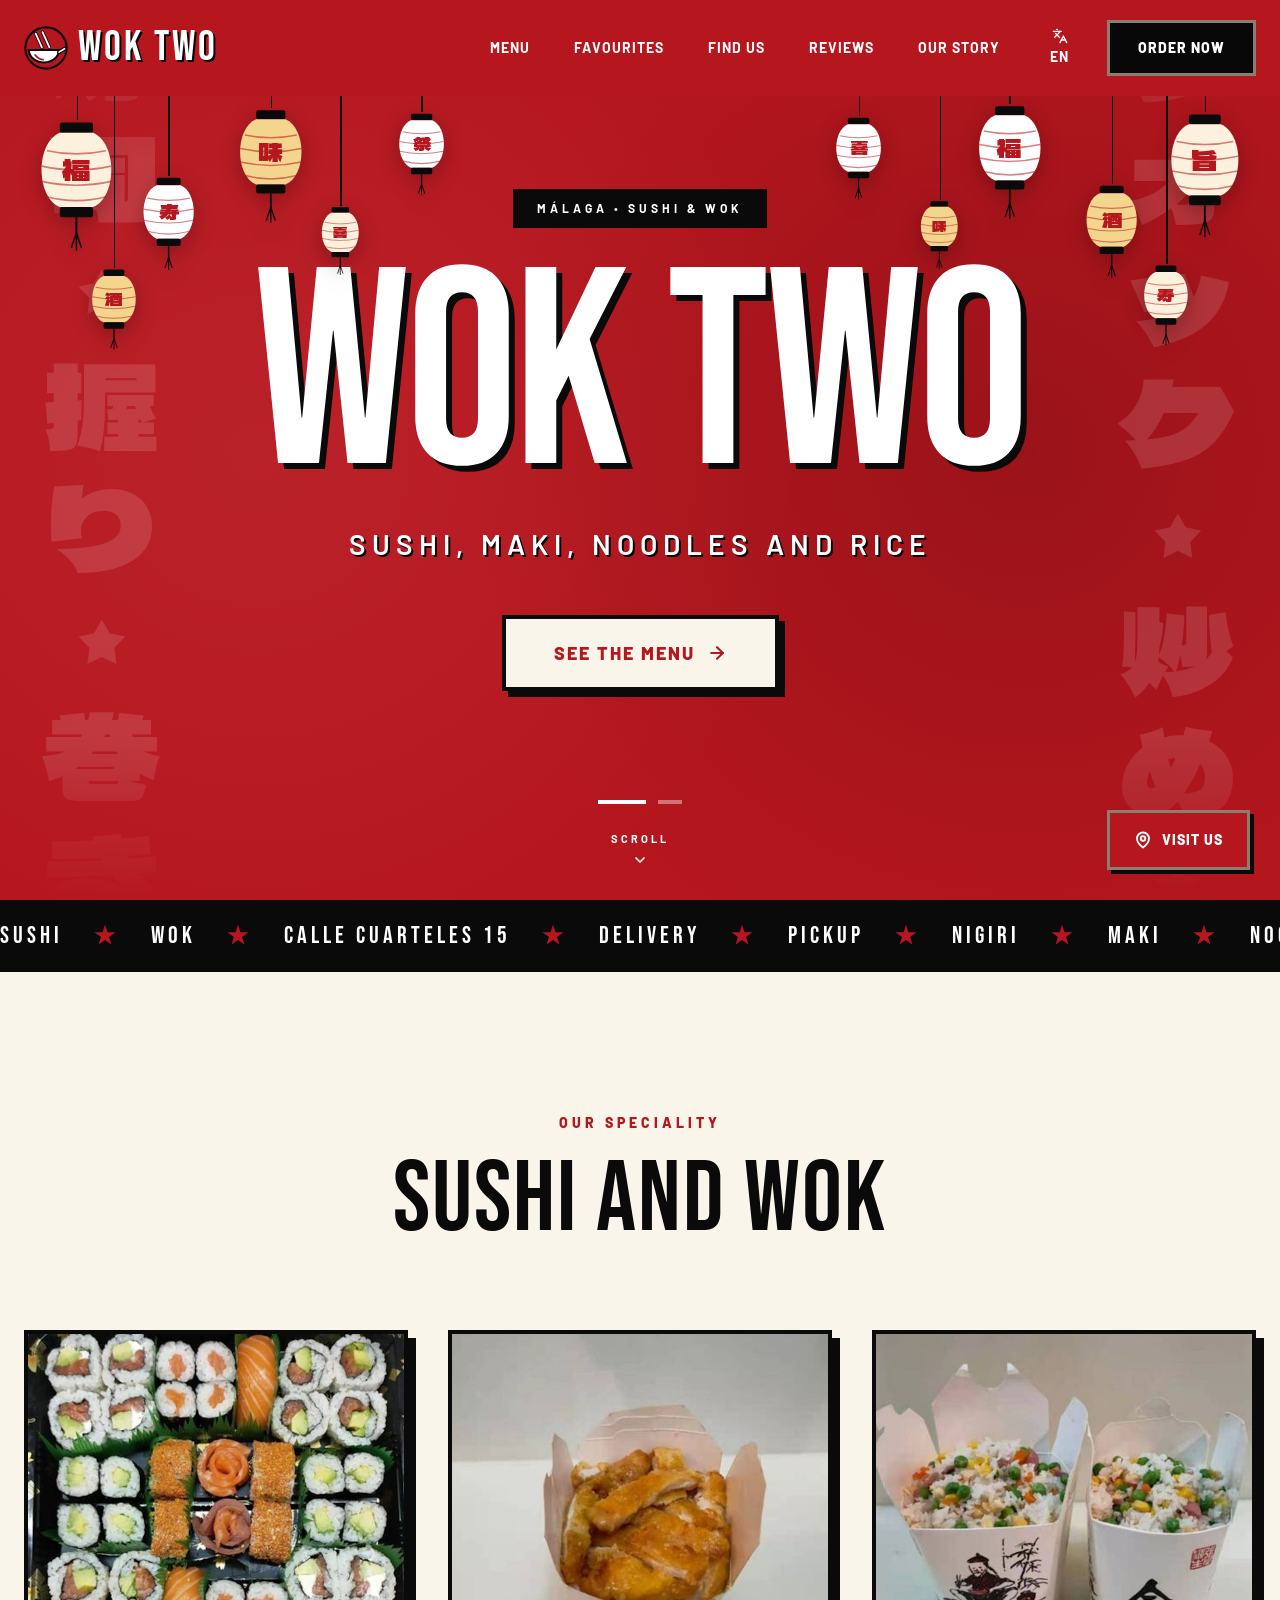
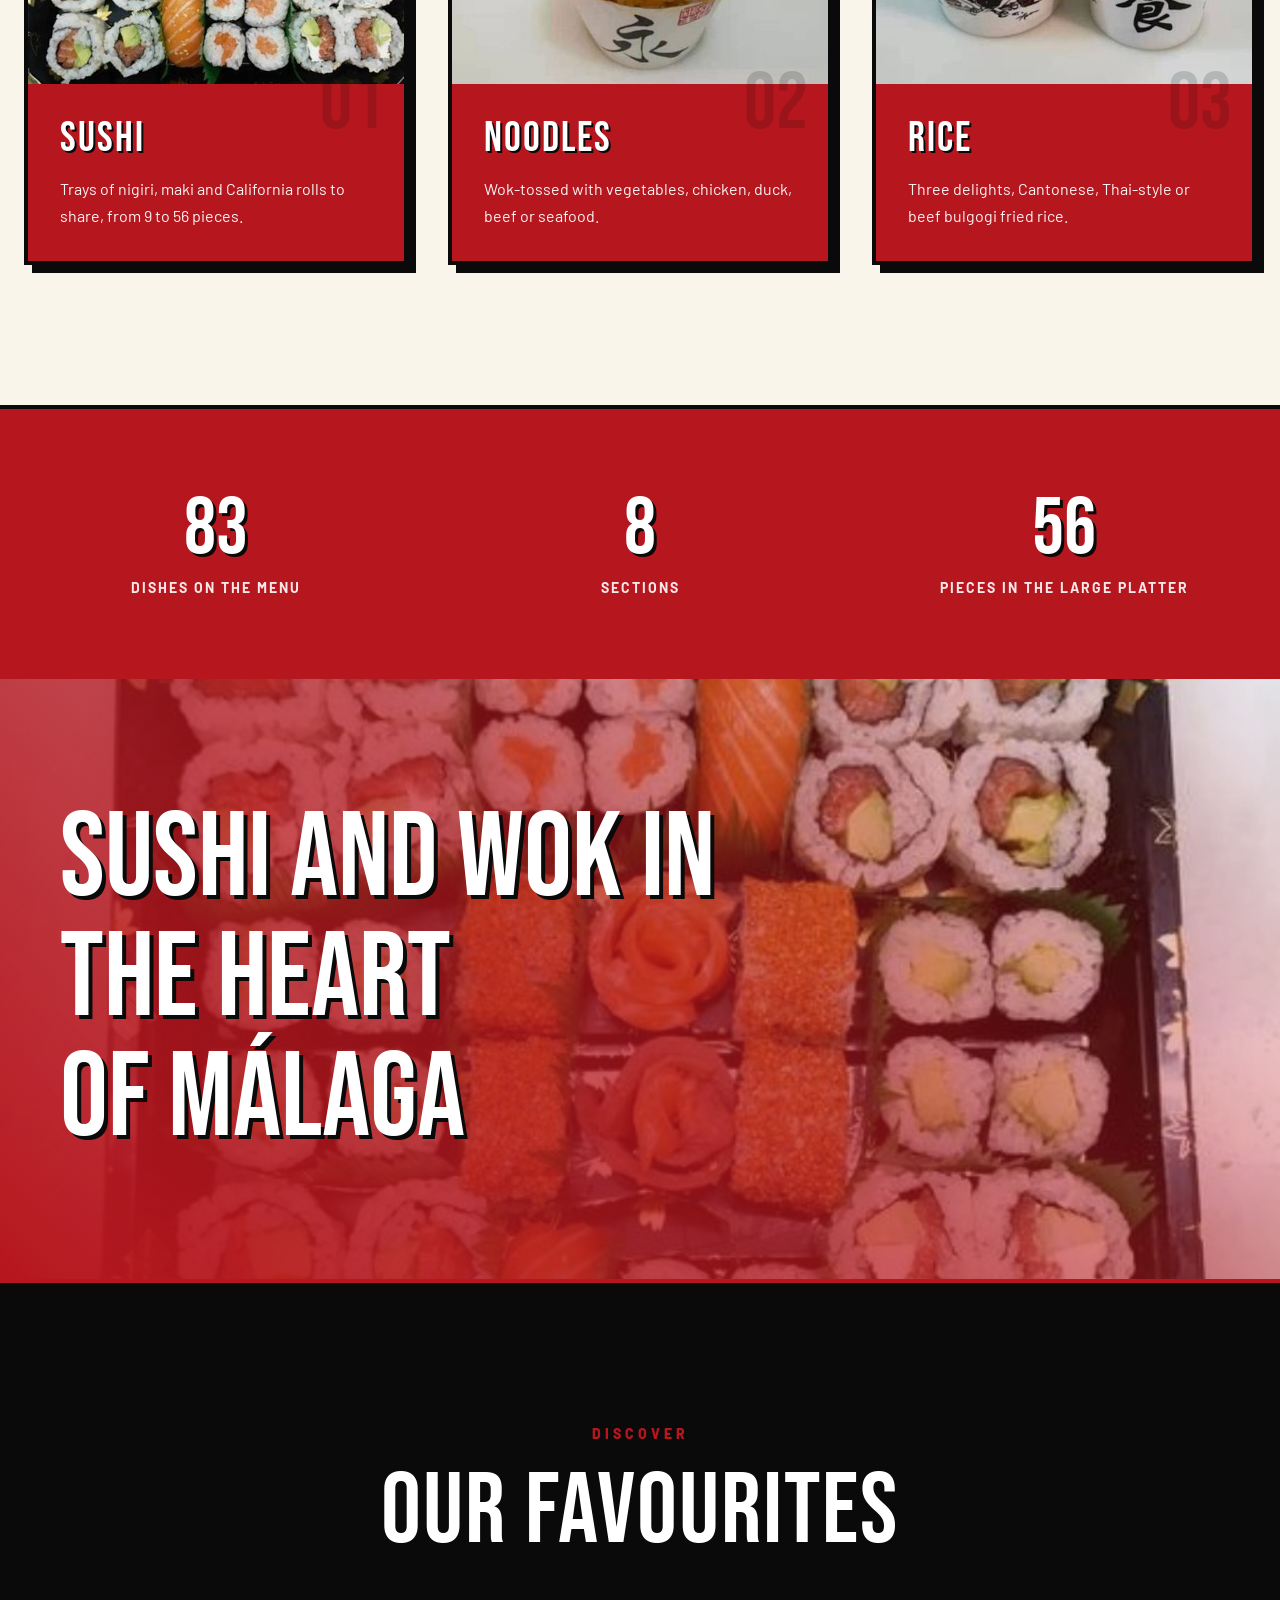
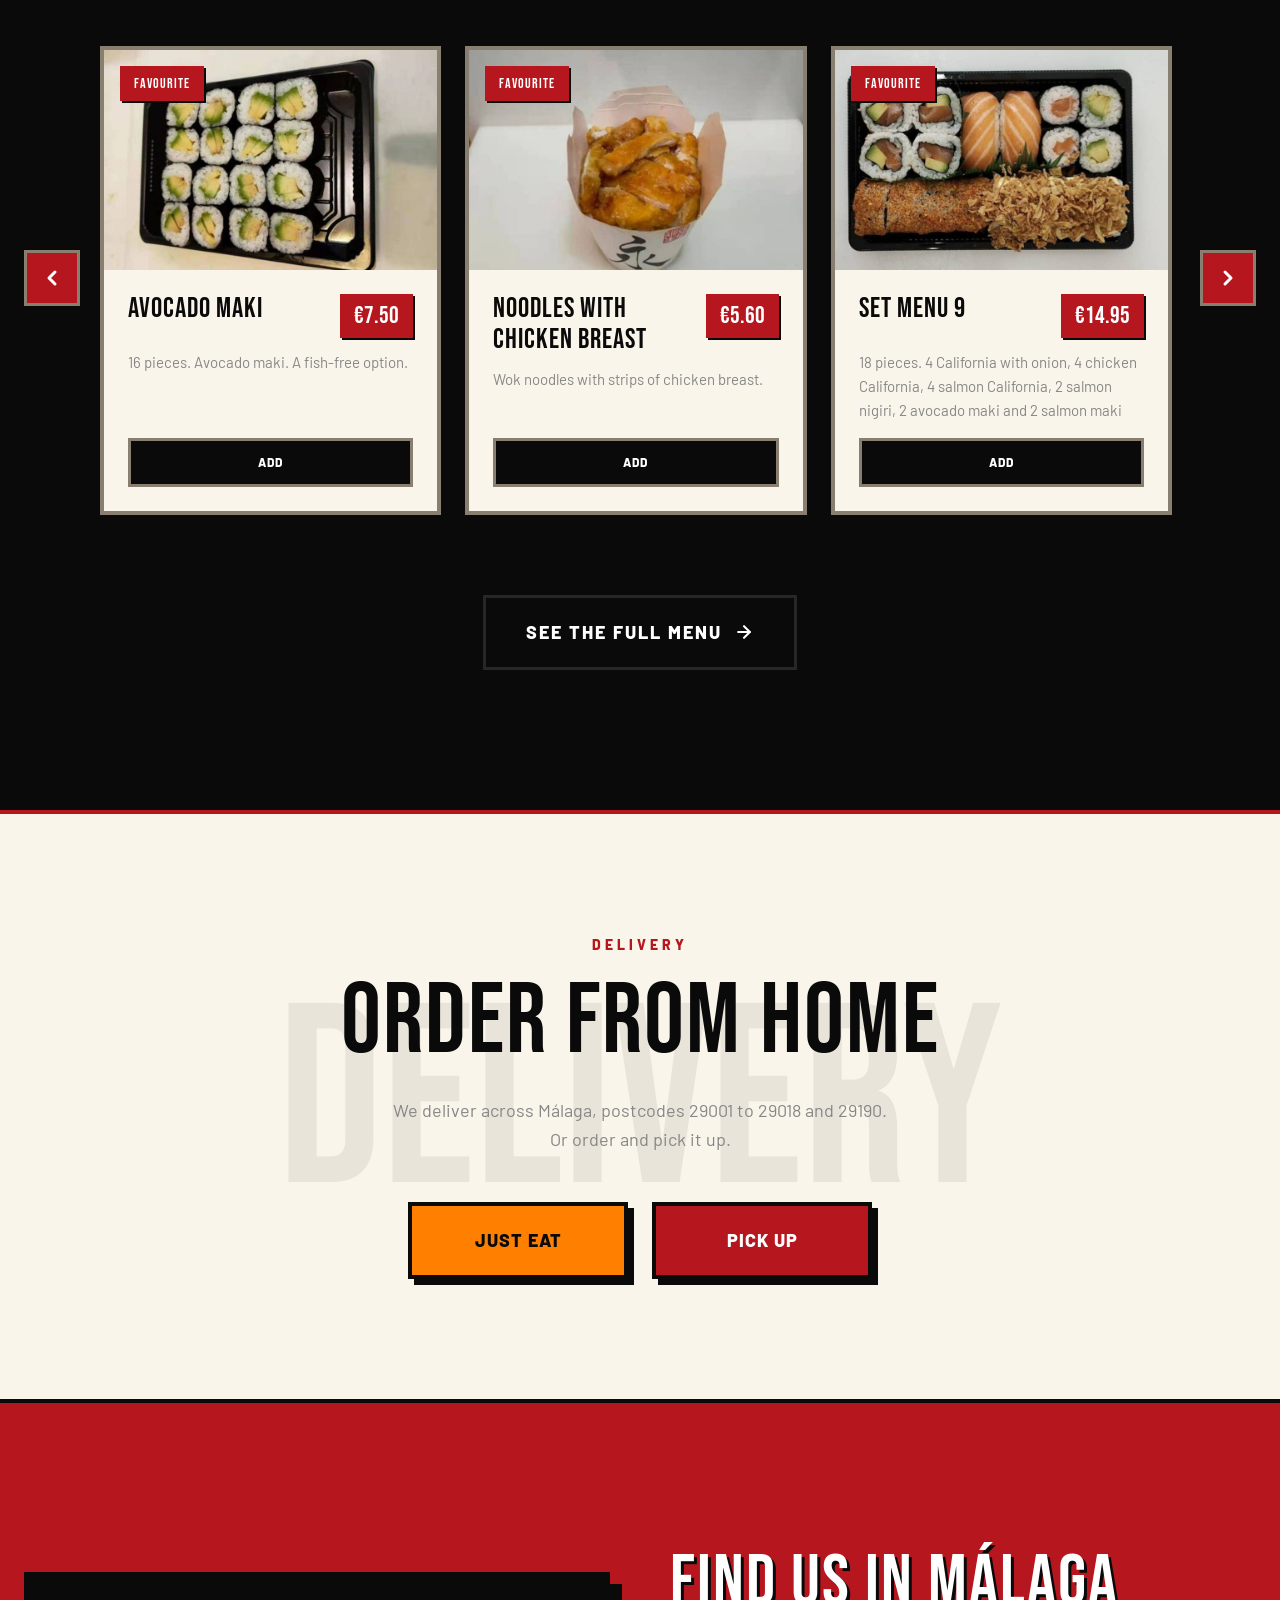
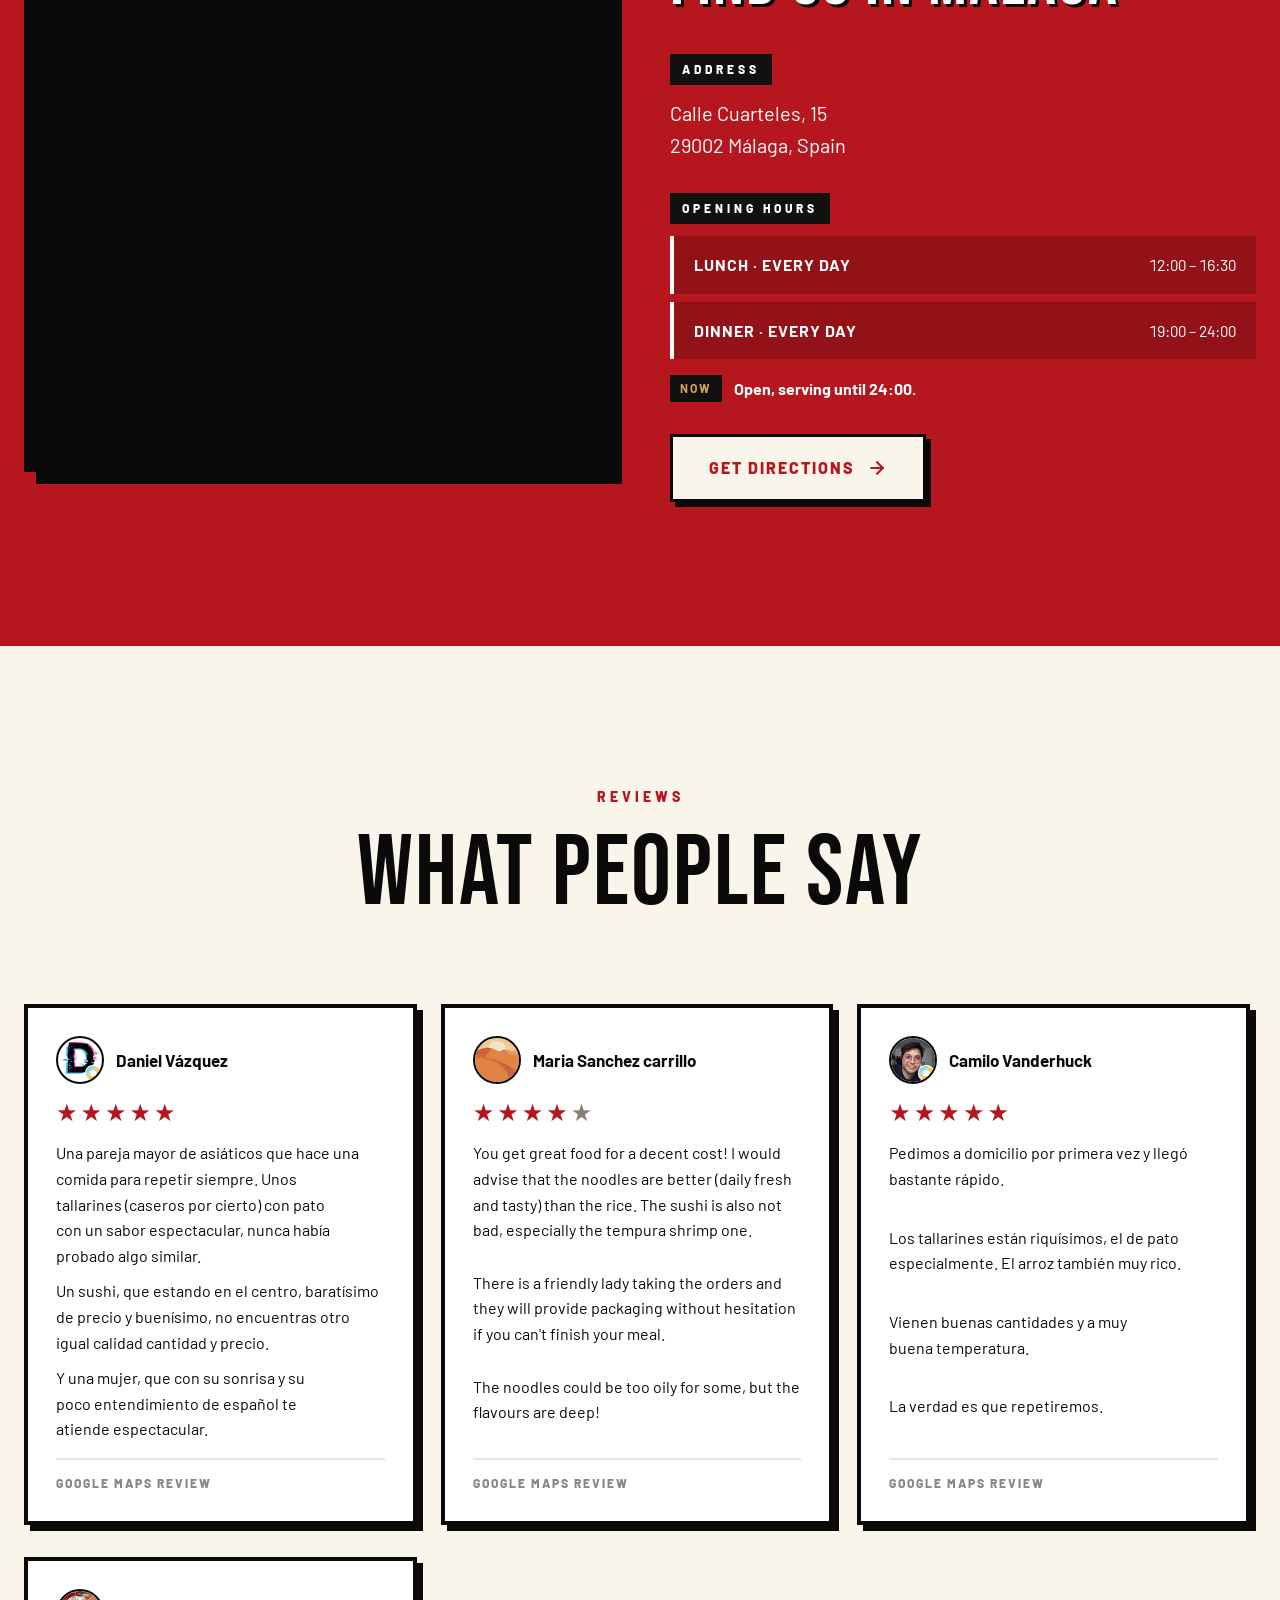
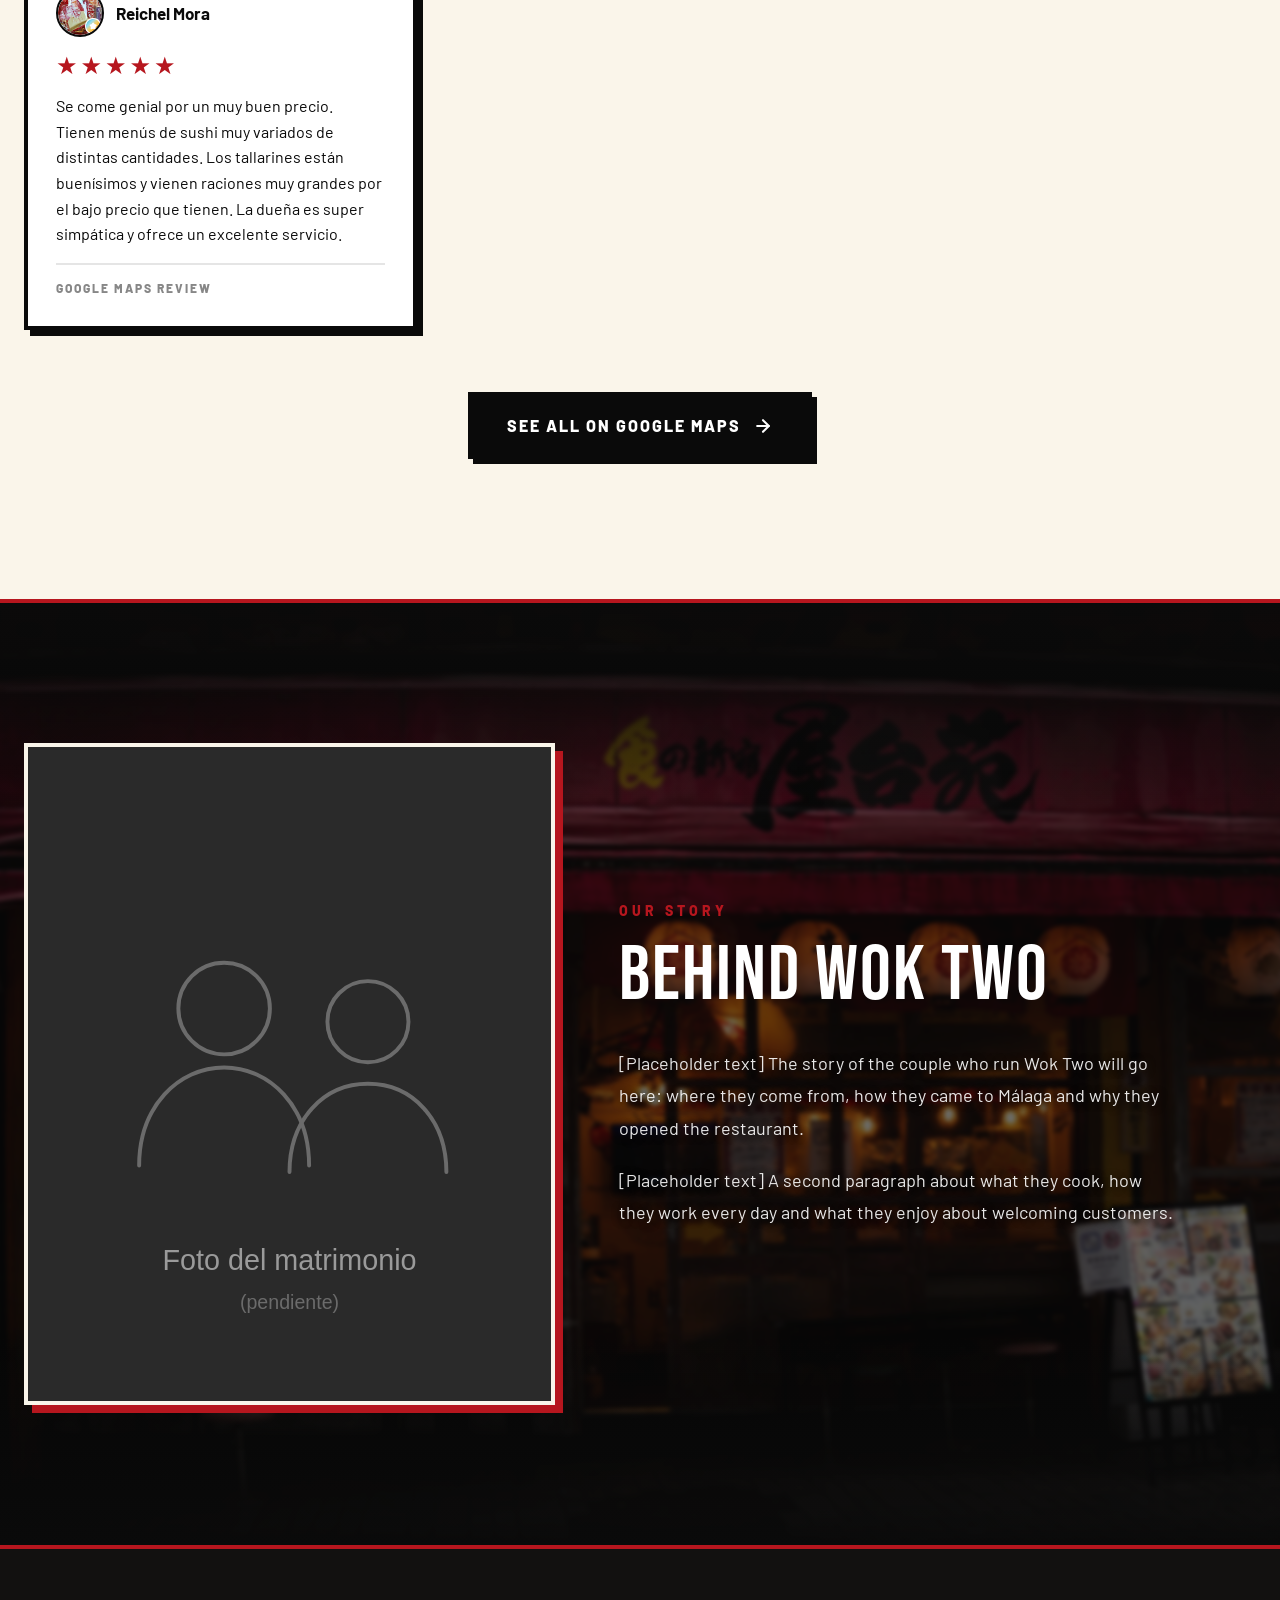
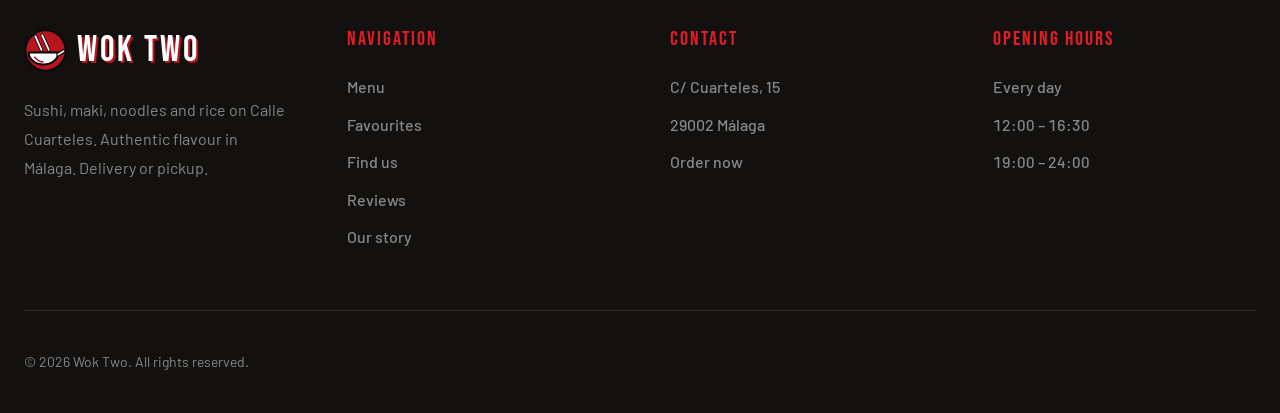
==== commit f02c7cca: "Vuelve la sección «Nuestra historia» como estaba Co-Authored-By: Claude Opus 5.5 <noreply@anthropic." ====
--- a/en/index.html
+++ b/en/index.html
@@ -30,13 +30,13 @@
 <header class="nav" data-nav>
   <div class="container nav__in">
     <a class="nav__brand" href="#top" aria-label="Wok Two, home"><img class="logo" src="../logo.svg" alt="" width="40" height="40">Wok Two</a>
-    <nav class="nav__links" aria-label="Main"><a class="slide" href="carta.html" data-text="Menu"><span>Menu</span></a><a class="slide" href="#destacados" data-text="Favourites"><span>Favourites</span></a><a class="slide" href="#donde" data-text="Find us"><span>Find us</span></a><a class="slide" href="#opiniones" data-text="Reviews"><span>Reviews</span></a><a class="slide slide--lang" href="../index.html" hreflang="es" lang="es" aria-label="Versión en español"><span><svg width="16" height="16" viewBox="0 0 24 24" fill="none" stroke="currentColor" stroke-width="2" stroke-linecap="round" stroke-linejoin="round" aria-hidden="true"><path d="m5 8 6 6"/><path d="m4 14 6-6 2-3"/><path d="M2 5h12"/><path d="M7 2h1"/><path d="m22 22-5-10-5 10"/><path d="M14 18h6"/></svg>EN</span><span class="roll-b" aria-hidden="true">EN</span></a></nav>
+    <nav class="nav__links" aria-label="Main"><a class="slide" href="carta.html" data-text="Menu"><span>Menu</span></a><a class="slide" href="#destacados" data-text="Favourites"><span>Favourites</span></a><a class="slide" href="#donde" data-text="Find us"><span>Find us</span></a><a class="slide" href="#opiniones" data-text="Reviews"><span>Reviews</span></a><a class="slide" href="#historia" data-text="Our story"><span>Our story</span></a><a class="slide slide--lang" href="../index.html" hreflang="es" lang="es" aria-label="Versión en español"><span><svg width="16" height="16" viewBox="0 0 24 24" fill="none" stroke="currentColor" stroke-width="2" stroke-linecap="round" stroke-linejoin="round" aria-hidden="true"><path d="m5 8 6 6"/><path d="m4 14 6-6 2-3"/><path d="M2 5h12"/><path d="M7 2h1"/><path d="m22 22-5-10-5 10"/><path d="M14 18h6"/></svg>EN</span><span class="roll-b" aria-hidden="true">EN</span></a></nav>
     <a class="nav__cta" href="carta.html" data-open-cart>Order now</a>
     <button class="burger" type="button" aria-expanded="false" aria-controls="menu" data-burger><span></span><span></span><span></span><span class="visually-hidden">Menu</span></button>
   </div>
 </header>
 <div class="menu" id="menu" data-menu hidden>
-  <nav aria-label="Mobile"><a href="#top">Home</a><a href="carta.html">Menu</a><a href="#destacados">Favourites</a><a href="#donde">Find us</a><a href="#opiniones">Reviews</a><a href="carta.html" data-open-cart>Order now</a><a class="menu__lang" href="../index.html" hreflang="es" lang="es" aria-label="Versión en español"><svg width="16" height="16" viewBox="0 0 24 24" fill="none" stroke="currentColor" stroke-width="2" stroke-linecap="round" stroke-linejoin="round" aria-hidden="true"><path d="m5 8 6 6"/><path d="m4 14 6-6 2-3"/><path d="M2 5h12"/><path d="M7 2h1"/><path d="m22 22-5-10-5 10"/><path d="M14 18h6"/></svg>EN</a></nav>
+  <nav aria-label="Mobile"><a href="#top">Home</a><a href="carta.html">Menu</a><a href="#destacados">Favourites</a><a href="#donde">Find us</a><a href="#opiniones">Reviews</a><a href="#historia">Our story</a><a href="carta.html" data-open-cart>Order now</a><a class="menu__lang" href="../index.html" hreflang="es" lang="es" aria-label="Versión en español"><svg width="16" height="16" viewBox="0 0 24 24" fill="none" stroke="currentColor" stroke-width="2" stroke-linecap="round" stroke-linejoin="round" aria-hidden="true"><path d="m5 8 6 6"/><path d="m4 14 6-6 2-3"/><path d="M2 5h12"/><path d="M7 2h1"/><path d="m22 22-5-10-5 10"/><path d="M14 18h6"/></svg>EN</a></nav>
 </div>
 
 <main id="main">
@@ -196,13 +196,22 @@
     </div>
   </section>
 
-
+  <section class="sec sec--black" id="historia" aria-labelledby="h-story">
+    <div class="container story">
+      <figure class="story__photo reveal"><img src="../images/historia-placeholder.svg" alt="The couple who run Wok Two (photo to come)" width="800" height="1000" loading="lazy" decoding="async"></figure>
+      <div class="story__text reveal" style="--d:.2s">
+        <span class="label">Our story</span>
+        <h2 class="title-xl" id="h-story">Behind Wok Two</h2>
+        <p>[Placeholder text] The story of the couple who run Wok Two will go here: where they come from, how they came to Málaga and why they opened the restaurant.</p><p>[Placeholder text] A second paragraph about what they cook, how they work every day and what they enjoy about welcoming customers.</p>
+      </div>
+    </div>
+  </section>
 </main>
 
 <footer class="foot">
   <div class="container foot__grid">
     <div class="foot__brand"><a class="foot__logo" href="#top"><img class="logo" src="../logo.svg" alt="" width="44" height="44">Wok Two</a><p>Sushi, maki, noodles and rice on Calle Cuarteles. Authentic flavour in Málaga. Delivery or pickup.</p></div>
-    <div class="foot__col"><h2>Navigation</h2><ul><li><a href="carta.html">Menu</a></li><li><a href="#destacados">Favourites</a></li><li><a href="#donde">Find us</a></li><li><a href="#opiniones">Reviews</a></li></ul></div>
+    <div class="foot__col"><h2>Navigation</h2><ul><li><a href="carta.html">Menu</a></li><li><a href="#destacados">Favourites</a></li><li><a href="#donde">Find us</a></li><li><a href="#opiniones">Reviews</a></li><li><a href="#historia">Our story</a></li></ul></div>
     <div class="foot__col"><h2>Contact</h2><ul><li><a href="https://www.google.com/maps/search/?api=1&query=Wok%20Two%2C%20Calle%20Cuarteles%2015%2C%2029002%20M%C3%A1laga" rel="noopener">C/ Cuarteles, 15</a></li><li><a href="https://www.google.com/maps/search/?api=1&query=Wok%20Two%2C%20Calle%20Cuarteles%2015%2C%2029002%20M%C3%A1laga" rel="noopener">29002 Málaga</a></li><li><a href="carta.html" data-open-cart>Order now</a></li></ul></div>
     <div class="foot__col"><h2>Opening hours</h2><ul><li>Every day</li><li class="num">12:00 – 16:30</li><li class="num">19:00 – 24:00</li></ul></div>
   </div>
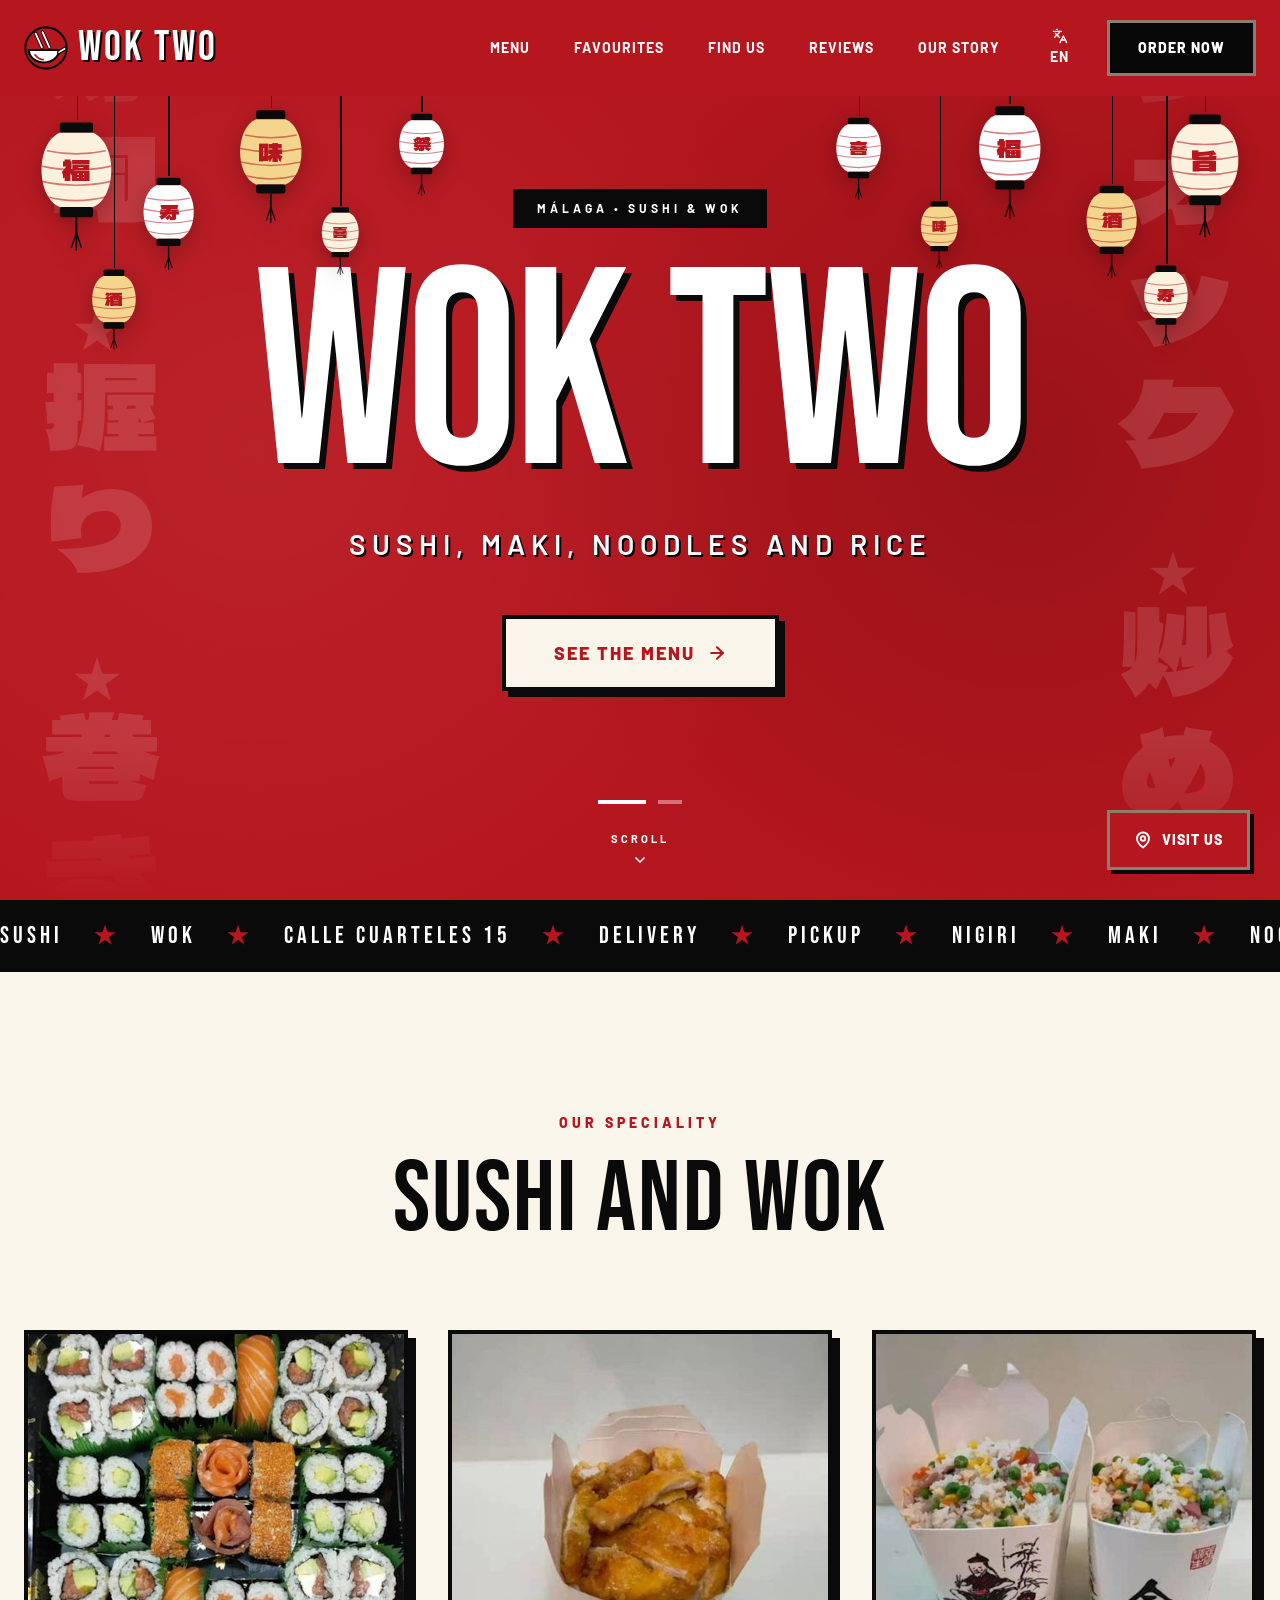
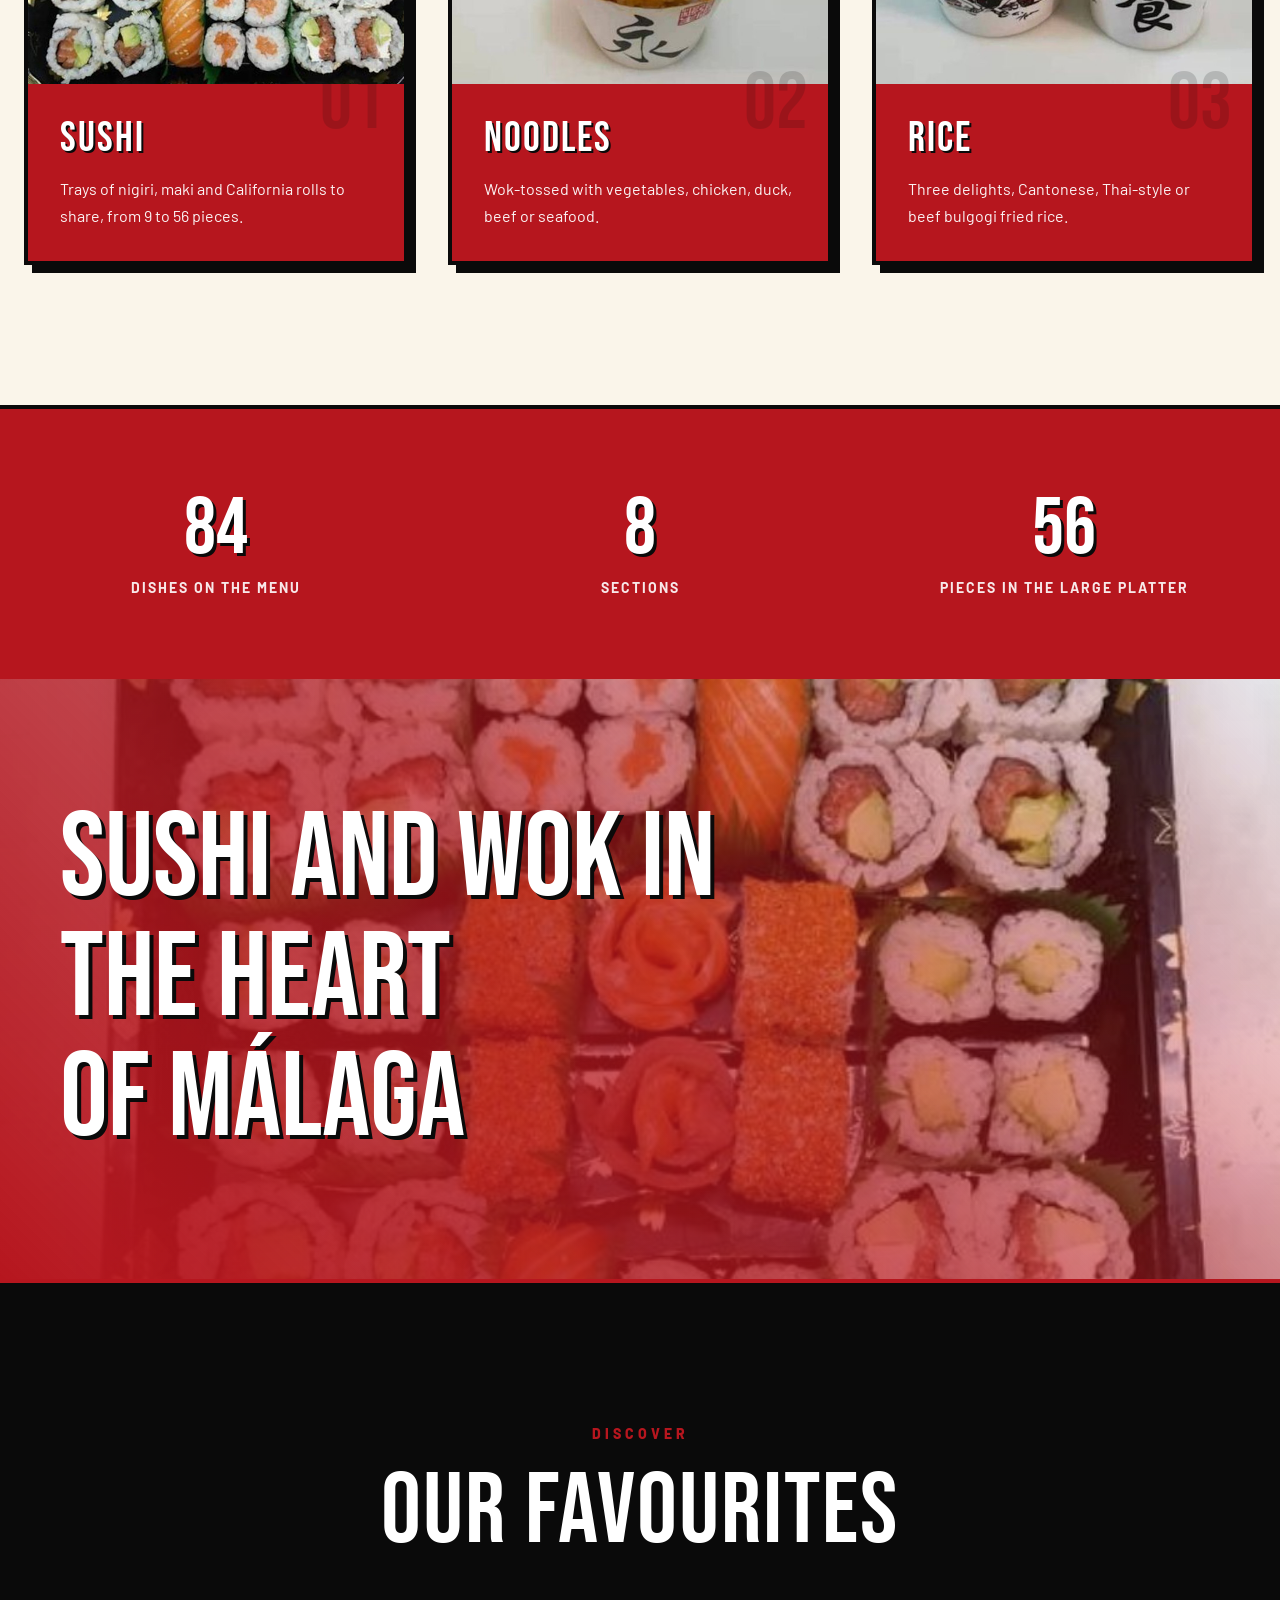
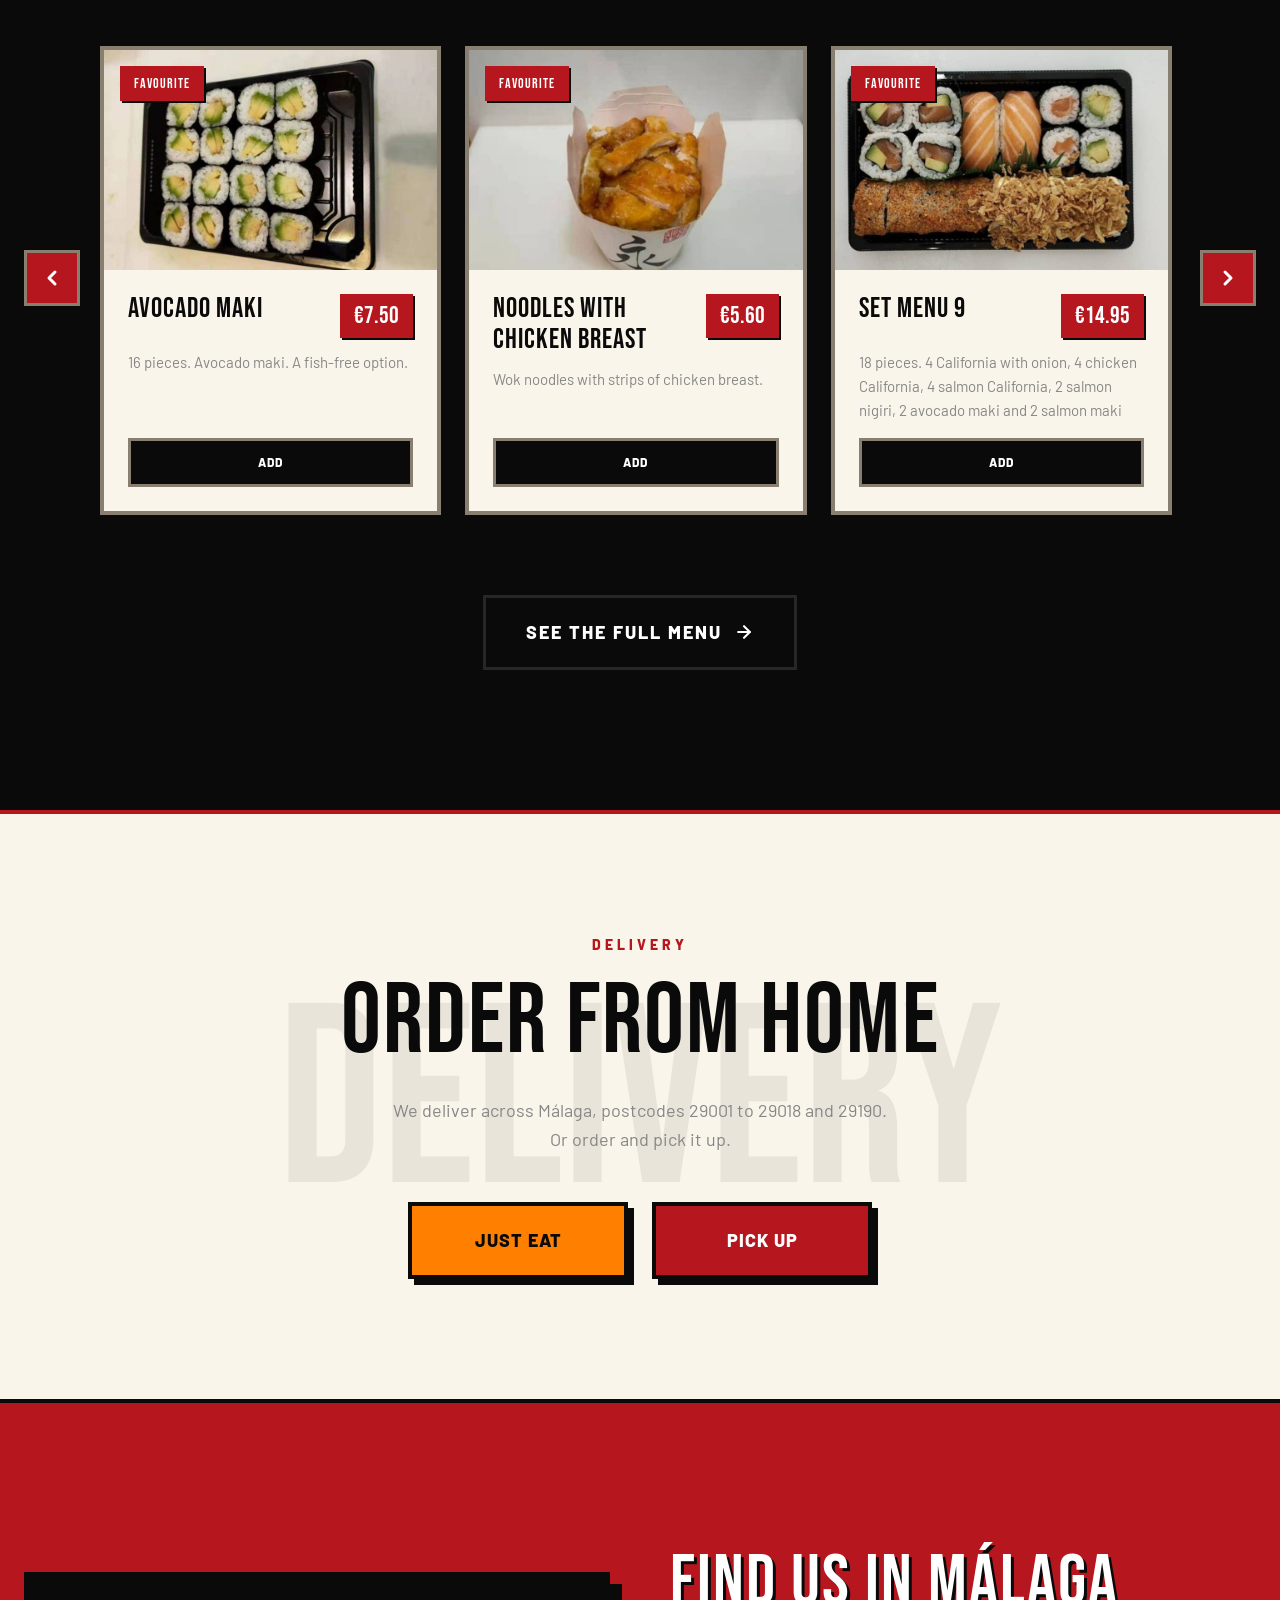
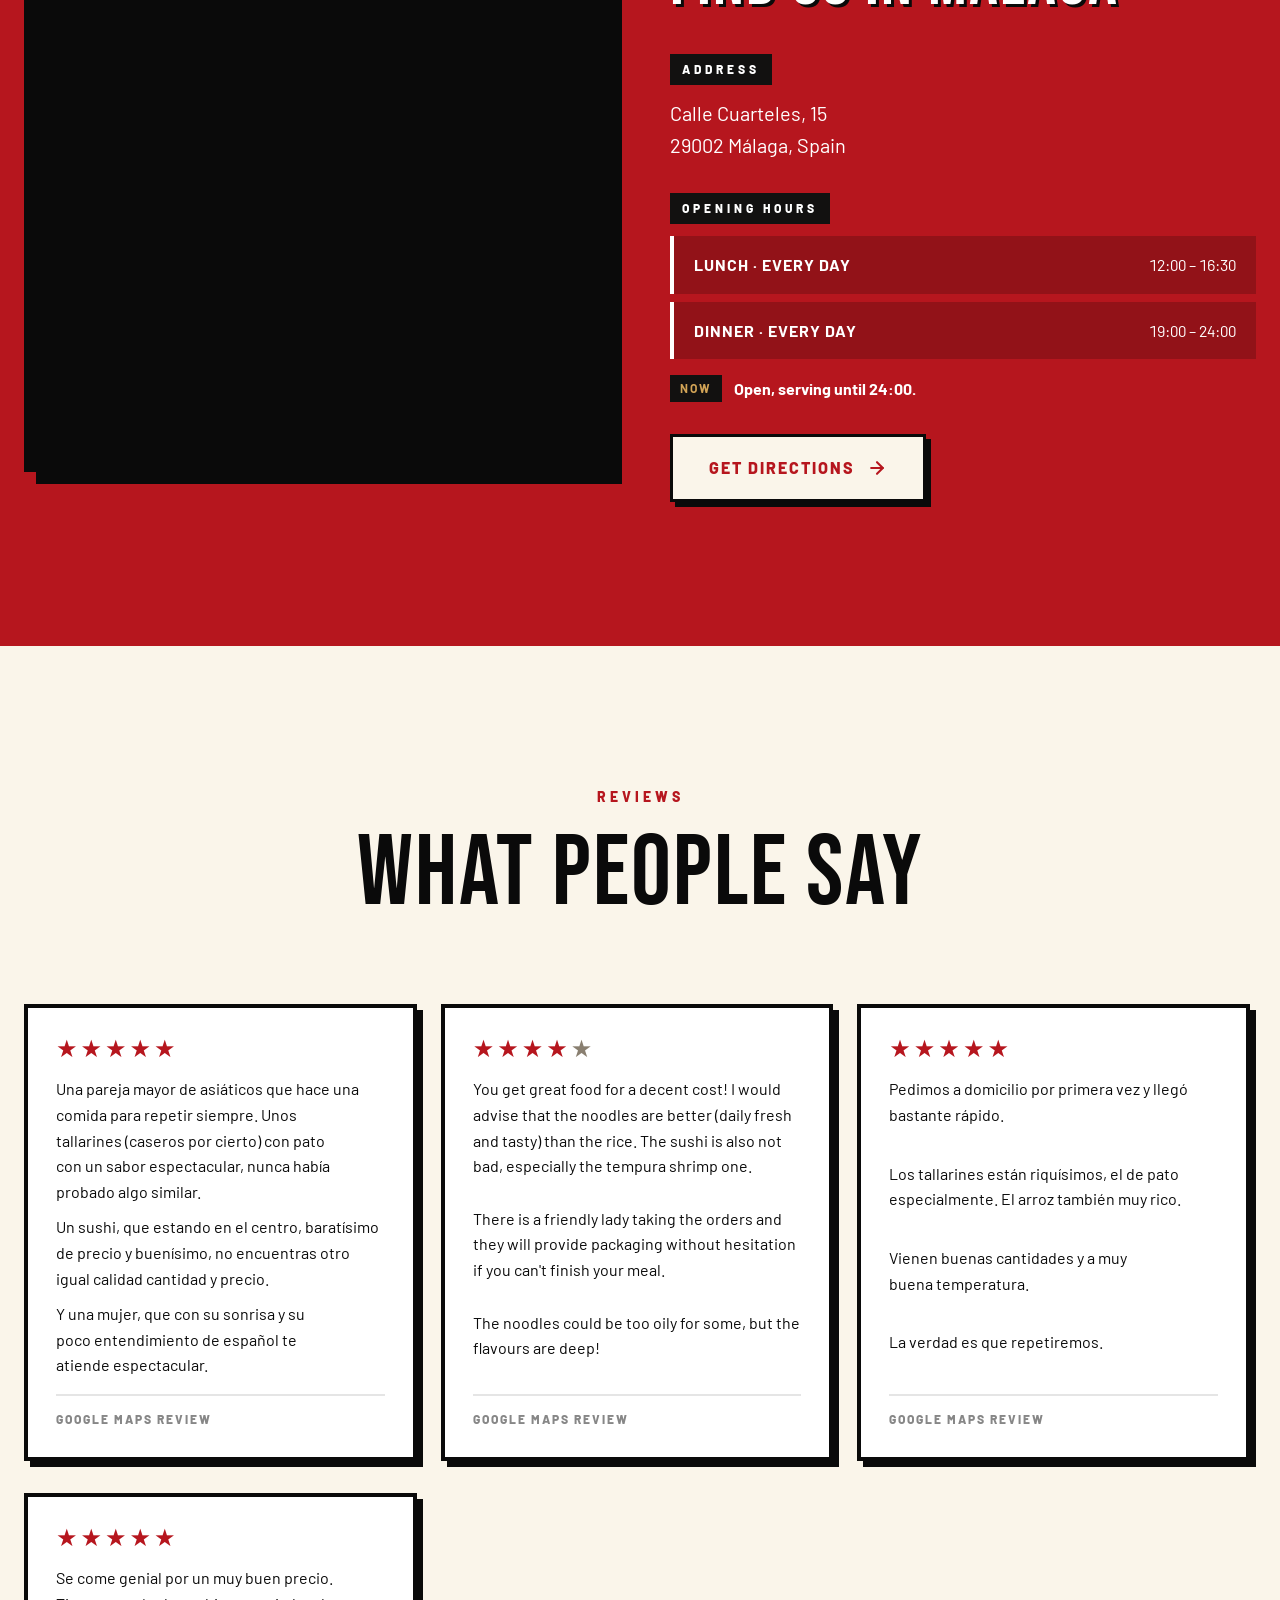
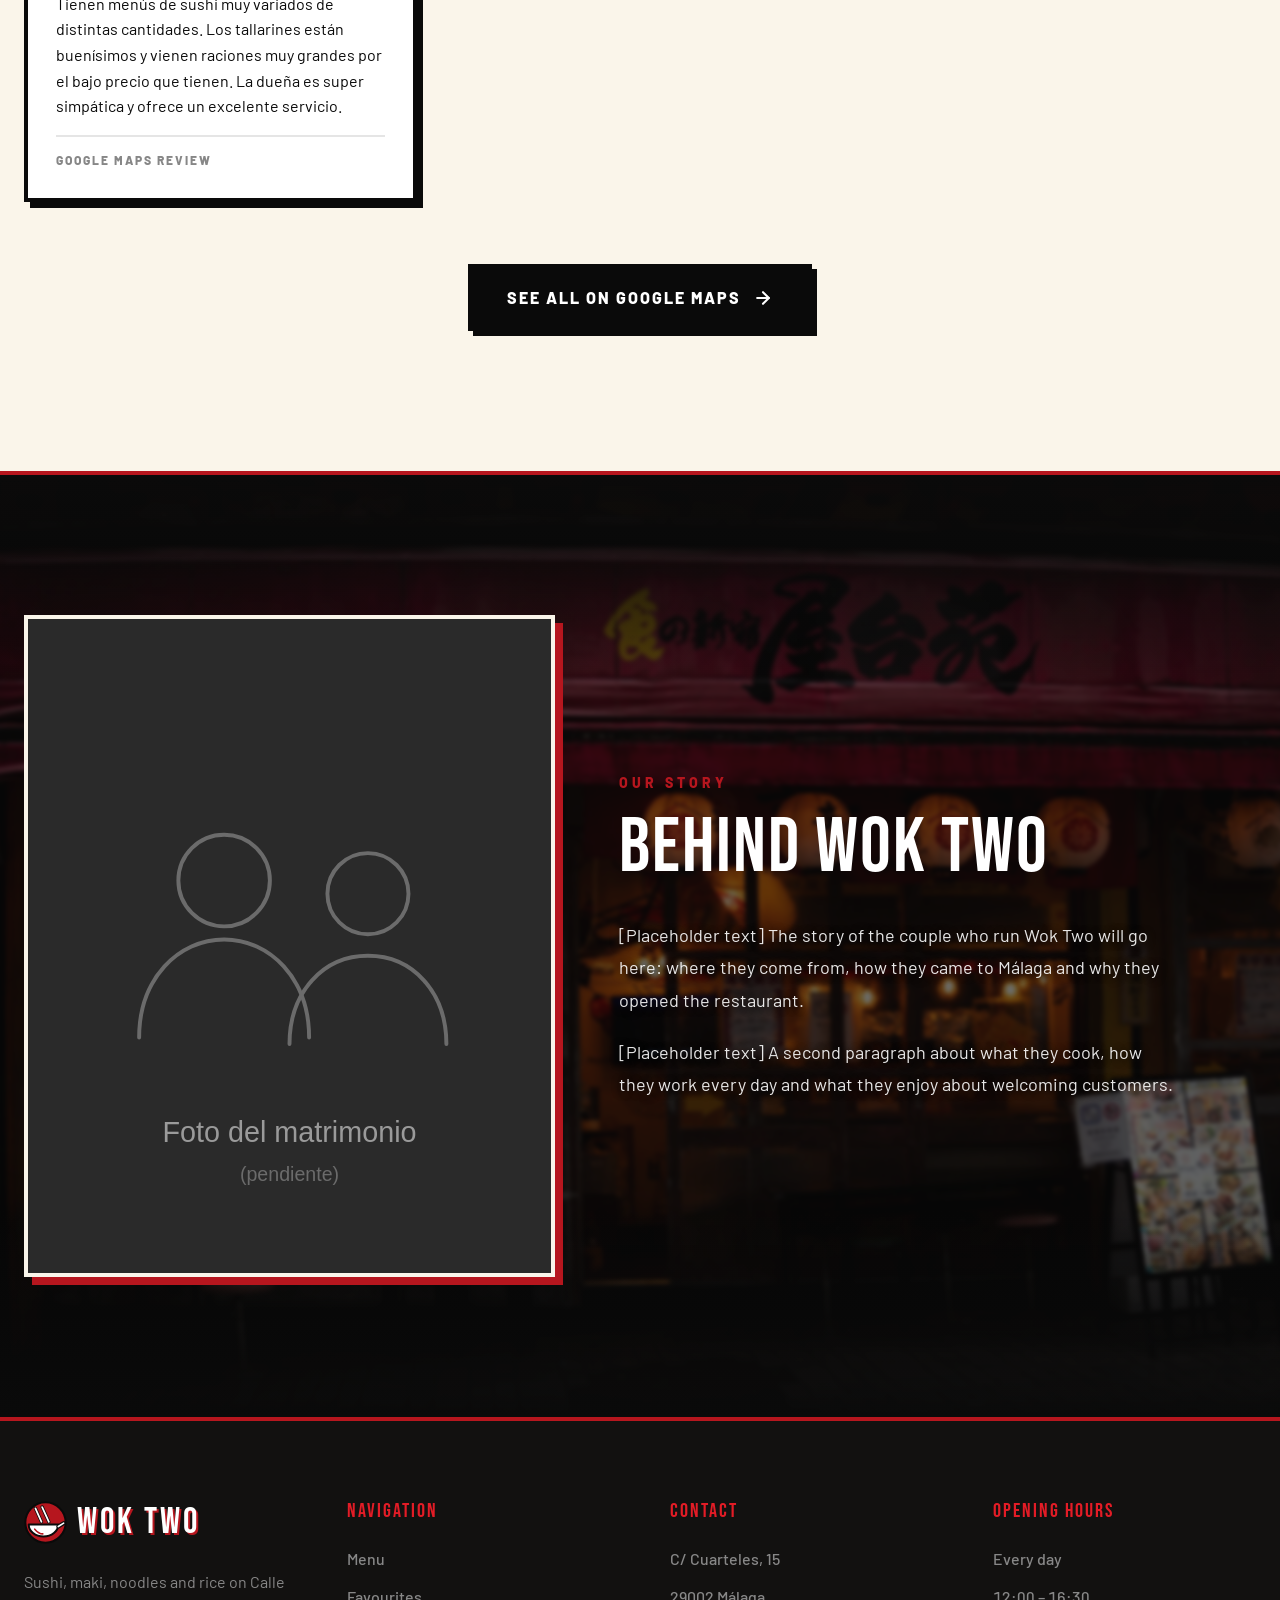
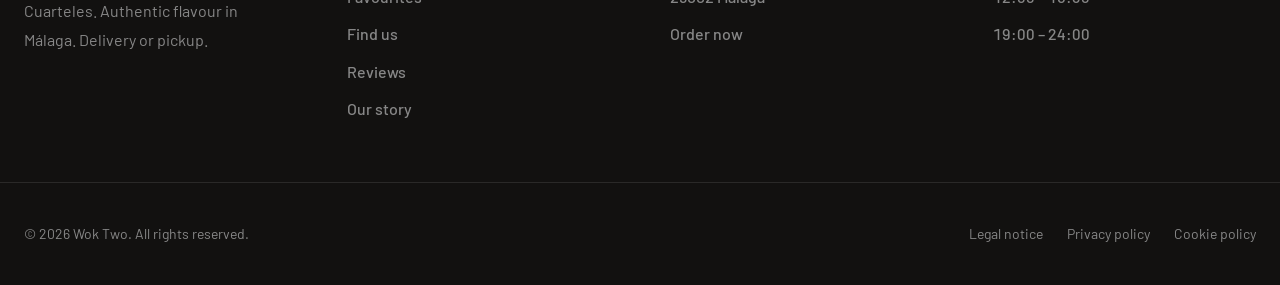
==== commit 0ad2eb12: "Privacidad: textos legales, fuentes propias, reseñas anónimas y Netlify - Páginas aviso legal, priva" ====
--- a/en/index.html
+++ b/en/index.html
@@ -19,9 +19,8 @@
 <meta property="og:image" content="https://www.woktwo.es/images/1f1b4ce9c8f69ddcaa09ad56c4c3ac72-1024.jpg">
 <meta property="og:locale" content="en_GB">
 <meta name="twitter:card" content="summary_large_image">
-<link rel="preconnect" href="https://fonts.googleapis.com"><link rel="preconnect" href="https://fonts.gstatic.com" crossorigin>
-<link href="https://fonts.googleapis.com/css2?family=Bebas+Neue&family=Barlow:wght@400;500;600;700;800&family=Dela+Gothic+One&display=swap" rel="stylesheet">
-<link rel="stylesheet" href="../styles.css?v=24c3d3a7">
+<link rel="stylesheet" href="../fonts/fonts.css?v=56d5fe9d">
+<link rel="stylesheet" href="../styles.css?v=56d5fe9d">
 <script>document.documentElement.classList.add('js');</script>
 </head>
 <body>
@@ -187,10 +186,10 @@
     <div class="container">
       <div class="shead reveal"><span class="label">Reviews</span><h2 class="title-xl" id="h-rev">What people say</h2></div>
       <ul class="reviews">
-        <li class="review reveal" style="--d:0s"><div class="review__who"><img src="../images/avatar-1.png" alt="" width="48" height="48" loading="lazy" decoding="async"><strong>Daniel Vázquez</strong></div><p class="review__stars" role="img" aria-label="5 out of 5 stars"><span aria-hidden="true">★★★★★<i></i></span></p><blockquote class="review__text"><p>Una pareja mayor de asiáticos que hace una comida para repetir siempre. Unos tallarines (caseros por cierto) con pato con un sabor espectacular, nunca había probado algo similar.</p><p>Un sushi, que estando en el centro, baratísimo de precio y buenísimo, no encuentras otro igual calidad cantidad y precio.</p><p>Y una mujer, que con su sonrisa y su poco entendimiento de español te atiende espectacular.</p></blockquote><p class="review__from">Google Maps review</p></li>
-        <li class="review reveal" style="--d:0.1s"><div class="review__who"><img src="../images/avatar-2.png" alt="" width="48" height="48" loading="lazy" decoding="async"><strong>Maria Sanchez carrillo</strong></div><p class="review__stars" role="img" aria-label="4 out of 5 stars"><span aria-hidden="true">★★★★<i>★</i></span></p><blockquote class="review__text"><p>You get great food for a decent cost! I would advise that the noodles are better (daily fresh and tasty) than the rice. The sushi is also not bad, especially the tempura shrimp one.</p><p>There is a friendly lady taking the orders and they will provide packaging without hesitation if you can't finish your meal.</p><p>The noodles could be too oily for some, but the flavours are deep!</p></blockquote><p class="review__from">Google Maps review</p></li>
-        <li class="review reveal" style="--d:0.2s"><div class="review__who"><img src="../images/avatar-3.png" alt="" width="48" height="48" loading="lazy" decoding="async"><strong>Camilo Vanderhuck</strong></div><p class="review__stars" role="img" aria-label="5 out of 5 stars"><span aria-hidden="true">★★★★★<i></i></span></p><blockquote class="review__text"><p>Pedimos a domicilio por primera vez y llegó bastante rápido.</p><p>Los tallarines están riquísimos, el de pato especialmente. El arroz también muy rico.</p><p>Vienen buenas cantidades y a muy buena temperatura.</p><p>La verdad es que repetiremos.</p></blockquote><p class="review__from">Google Maps review</p></li>
-        <li class="review reveal" style="--d:0.30000000000000004s"><div class="review__who"><img src="../images/avatar-4.png" alt="" width="48" height="48" loading="lazy" decoding="async"><strong>Reichel Mora</strong></div><p class="review__stars" role="img" aria-label="5 out of 5 stars"><span aria-hidden="true">★★★★★<i></i></span></p><blockquote class="review__text"><p>Se come genial por un muy buen precio. Tienen menús de sushi muy variados de distintas cantidades. Los tallarines están buenísimos y vienen raciones muy grandes por el bajo precio que tienen. La dueña es super simpática y ofrece un excelente servicio.</p></blockquote><p class="review__from">Google Maps review</p></li>
+        <li class="review reveal" style="--d:0s"><p class="review__stars" role="img" aria-label="5 out of 5 stars"><span aria-hidden="true">★★★★★<i></i></span></p><blockquote class="review__text"><p>Una pareja mayor de asiáticos que hace una comida para repetir siempre. Unos tallarines (caseros por cierto) con pato con un sabor espectacular, nunca había probado algo similar.</p><p>Un sushi, que estando en el centro, baratísimo de precio y buenísimo, no encuentras otro igual calidad cantidad y precio.</p><p>Y una mujer, que con su sonrisa y su poco entendimiento de español te atiende espectacular.</p></blockquote><p class="review__from">Google Maps review</p></li>
+        <li class="review reveal" style="--d:0.1s"><p class="review__stars" role="img" aria-label="4 out of 5 stars"><span aria-hidden="true">★★★★<i>★</i></span></p><blockquote class="review__text"><p>You get great food for a decent cost! I would advise that the noodles are better (daily fresh and tasty) than the rice. The sushi is also not bad, especially the tempura shrimp one.</p><p>There is a friendly lady taking the orders and they will provide packaging without hesitation if you can't finish your meal.</p><p>The noodles could be too oily for some, but the flavours are deep!</p></blockquote><p class="review__from">Google Maps review</p></li>
+        <li class="review reveal" style="--d:0.2s"><p class="review__stars" role="img" aria-label="5 out of 5 stars"><span aria-hidden="true">★★★★★<i></i></span></p><blockquote class="review__text"><p>Pedimos a domicilio por primera vez y llegó bastante rápido.</p><p>Los tallarines están riquísimos, el de pato especialmente. El arroz también muy rico.</p><p>Vienen buenas cantidades y a muy buena temperatura.</p><p>La verdad es que repetiremos.</p></blockquote><p class="review__from">Google Maps review</p></li>
+        <li class="review reveal" style="--d:0.30000000000000004s"><p class="review__stars" role="img" aria-label="5 out of 5 stars"><span aria-hidden="true">★★★★★<i></i></span></p><blockquote class="review__text"><p>Se come genial por un muy buen precio. Tienen menús de sushi muy variados de distintas cantidades. Los tallarines están buenísimos y vienen raciones muy grandes por el bajo precio que tienen. La dueña es super simpática y ofrece un excelente servicio.</p></blockquote><p class="review__from">Google Maps review</p></li>
       </ul>
       <p class="reviews__all"><a class="btn-white" href="https://www.google.com/maps/search/?api=1&query=Wok%20Two%2C%20Calle%20Cuarteles%2015%2C%2029002%20M%C3%A1laga" rel="noopener"><span>See all on Google Maps</span><svg class="arrow" width="20" height="20" viewBox="0 0 24 24" fill="none" stroke="currentColor" stroke-width="2.5" stroke-linecap="round" stroke-linejoin="round" aria-hidden="true"><path d="M5 12h14"/><path d="m12 5 7 7-7 7"/></svg></a></p>
     </div>
@@ -215,7 +214,7 @@
     <div class="foot__col"><h2>Contact</h2><ul><li><a href="https://www.google.com/maps/search/?api=1&query=Wok%20Two%2C%20Calle%20Cuarteles%2015%2C%2029002%20M%C3%A1laga" rel="noopener">C/ Cuarteles, 15</a></li><li><a href="https://www.google.com/maps/search/?api=1&query=Wok%20Two%2C%20Calle%20Cuarteles%2015%2C%2029002%20M%C3%A1laga" rel="noopener">29002 Málaga</a></li><li><a href="carta.html" data-open-cart>Order now</a></li></ul></div>
     <div class="foot__col"><h2>Opening hours</h2><ul><li>Every day</li><li class="num">12:00 – 16:30</li><li class="num">19:00 – 24:00</li></ul></div>
   </div>
-  <div class="container foot__base"><p>© 2026 Wok Two. All rights reserved.</p></div>
+  <div class="container foot__base"><p>© 2026 Wok Two. All rights reserved.</p><ul class="foot__legal" aria-label="Legal information"><li><a href="aviso-legal.html">Legal notice</a></li><li><a href="privacidad.html">Privacy policy</a></li><li><a href="cookies.html">Cookie policy</a></li></ul></div>
 </footer>
 <a class="visit" href="#donde" data-visit><svg width="18" height="18" viewBox="0 0 24 24" fill="none" stroke="currentColor" stroke-width="2.5" stroke-linecap="round" stroke-linejoin="round" aria-hidden="true"><path d="M20 10c0 6-8 12-8 12s-8-6-8-12a8 8 0 0 1 16 0Z"/><circle cx="12" cy="10" r="3"/></svg><span>Visit us</span></a>
 <button type="button" class="cart-fab" data-open-cart hidden><span class="cart-fab__n" data-cart-count>0</span><span>My order</span><span class="cart-fab__t num" data-cart-fab-total></span></button>
@@ -231,6 +230,7 @@
       <label>Phone<input name="phone" type="tel" autocomplete="tel" inputmode="tel" required maxlength="20"></label>
       <label>Pickup time<select name="time" data-cart-time required></select></label>
       <label>Notes (optional)<textarea name="notes" rows="2" maxlength="200" placeholder="Allergies, no onion…"></textarea></label>
+      <p class="cart__legal">We use your name, phone number and notes (including allergies, if you write them) only to prepare your order. Controller: [RAZÓN SOCIAL O NOMBRE Y APELLIDOS DEL TITULAR]. The order is sent from your own WhatsApp, which is run by Meta. More information in the <a href="privacidad.html">privacy policy</a>.</p>
       <p class="cart__err" role="alert" data-cart-err></p>
       <button type="submit" class="cart__send">Send order by WhatsApp</button>
       <button type="button" class="cart__clear" data-cart-clear>Clear order</button>
@@ -238,7 +238,7 @@
   </form>
 </dialog>
 <script type="application/json" id="catalog">[["Menú 1, 12 unidades","Set Menu 1, 12 pieces",12],["Menú 2, 9 unidades","Set Menu 2, 9 pieces",9.95],["Menú 3, 11 unidades","Set Menu 3, 11 pieces",10.5],["Menú 4, 11 unidades","Set Menu 4, 11 pieces",11.5],["Menú 5, 16 unidades","Set Menu 5, 16 pieces",13.95],["Menú 6, 18 unidades","Set Menu 6, 18 pieces",13.95],["Menú 7, 18 unidades","Set Menu 7, 18 pieces",14.95],["Menú 8, 18 unidades","Set Menu 8, 18 pieces",15.5],["Menú 9, 18 unidades","Set Menu 9, 18 pieces",14.95],["Menú 10, 12 unidades","Set Menu 10, 12 pieces",11.5],["Menú 11, 40 unidades","Set Menu 11, 40 pieces",32],["Menú 12, 18 unidades","Set Menu 12, 18 pieces",14.5],["Menú 13, 20 unidades","Set Menu 13, 20 pieces",14.2],["Plato Grande, 56 unidades","Large Platter, 56 pieces",39],["Ensalada de Pepino","Cucumber Salad",3.2],["Rollitos Primavera","Spring Rolls",2.3],["Empanadillas Chinas","Chinese Dumplings",3.5],["Alitas de Pollo, 3 piezas","Chicken Wings, 3 pieces",4.5],["Pan de Gambas","Prawn Crackers",1.5],["Rainbow Roll, 9 unidades","Rainbow Roll, 9 pieces",9.9],["Nigiri de Anguila, 2 piezas","Eel Nigiri, 2 pieces",3.2],["Nigiri de Langostino, 2 piezas","Prawn Nigiri, 2 pieces",3.2],["Nigiri de Atún, 2 piezas","Tuna Nigiri, 2 pieces",3.2],["Nigiri de Salmón, 2 piezas","Salmon Nigiri, 2 pieces",3.2],["Nigiri de Salmón, 6 unidades","Salmon Nigiri, 6 pieces",7.8],["Maki Variado, 16 unidades","Assorted Maki, 16 pieces",7.5],["Maki Salmón, 16 unidades","Salmon Maki, 16 pieces",7.8],["Maki Aguacate, 16 unidades","Avocado Maki, 16 pieces",7.5],["Maki Variado, 8 unidades","Assorted Maki, 8 pieces",4],["Maki Salmón, 8 unidades","Salmon Maki, 8 pieces",4],["Maki Aguacate, 8 unidades","Avocado Maki, 8 pieces",4],["Maki de Salmón, 2 unidades","Salmon Maki, 2 pieces",1.5],["Maki de Atún, 2 unidades","Tuna Maki, 2 pieces",1.5],["Maki de Gambas, 2 unidades","Prawn Maki, 2 pieces",1.5],["Maki de Aguacate, 2 unidades","Avocado Maki, 2 pieces",1.5],["Futo Maki, 5 unidades","Futo Maki, 5 pieces",6],["Tallarines con Huevo y Verduras, pequeño","Noodles with Egg and Vegetables, small",3.4],["Tallarines con Huevo y Verduras, grande","Noodles with Egg and Vegetables, large",3.9],["Fideos con Verduras","Vermicelli with Vegetables",5],["Tallarines con Pechuga de Pollo","Noodles with Chicken Breast",5.6],["Tallarines con Pato","Noodles with Duck",6.5],["Fideos con Langostino","Vermicelli with Prawns",6.5],["Tallarines con Marisco","Noodles with Seafood",6.2],["Tallarines con Muslo de Pollo","Noodles with Chicken Thigh",6],["Fideos Fritos con Ternera","Fried Vermicelli with Beef",7.5],["Fideos Fritos con Pollo","Fried Vermicelli with Chicken",7],["Tallarines Fritos con Ternera","Fried Noodles with Beef",7.5],["Tallarines Fritos con Pollo","Fried Noodles with Chicken",6.8],["Arroz Frito Tres Delicias, pequeño","Three Delights Fried Rice, small",3.4],["Arroz Frito Tres Delicias, grande","Three Delights Fried Rice, large",3.9],["Arroz Frito con Verduras","Vegetable Fried Rice",3.95],["Arroz Frito con Pollo","Chicken Fried Rice",5.2],["Arroz Bulgogi Blanco con Ternera","White Rice with Beef Bulgogi",6.5],["Arroz Frito con Pollo Curry al Estilo Tailandés","Thai-Style Chicken Curry Fried Rice",6.5],["Arroz Frito con Marisco","Seafood Fried Rice",6.2],["Arroz Frito con Ternera","Beef Fried Rice",6.9],["Arroz Frito Estilo Tailandés","Thai-Style Fried Rice",6.5],["Arroz Frito Estilo Cantonés","Cantonese-Style Fried Rice",6.8],["Solomillo de Pollo","Chicken Tenderloin",3.95],["Pollo con Almendras","Chicken with Almonds",6.5],["Langostino Frito, 10 piezas","Fried Prawns, 10 pieces",5],["Tempura de Langostinos Roll, 8 unidades","Prawn Tempura Roll, 8 pieces",5.9],["California con Cebolla, 9 unidades","California with Onion, 9 pieces",5.9],["Ternera con Bambú y Setas Chinas","Beef with Bamboo and Chinese Mushrooms",7],["Salmón Rollo con Queso, 9 unidades","Salmon and Cheese Roll, 9 pieces",7.5],["California Salmón, 9 unidades","Salmon California, 9 pieces",6.5],["California Pollo, 9 unidades","Chicken California, 9 pieces",6.95],["California Wakame, 9 unidades","Wakame California, 9 pieces",6.9],["Spicy California, 9 unidades","Spicy California, 9 pieces",5.9],["Salmón Uramaki, 9 unidades","Salmon Uramaki, 9 pieces",8.8],["Ternera con Salsa Ostras","Beef in Oyster Sauce",7],["California Wakame, 12 unidades","Wakame California, 12 pieces",9],["Avocado Roll, 9 unidades","Avocado Roll, 9 pieces",8.2],["Temaki, 1 unidad","Temaki, 1 piece",4.5],["Tartar","Tartare",8.2],["Patatas y Solomillo de Pollo con Salsa","Potatoes and Chicken Tenderloin with Sauce",4.5],["Patatas Lux","Lux Potato Wedges",3.8],["Patatas y Huevo con Salsa","Potatoes and Egg with Sauce",4.2],["Coca Cola Sabor Original, lata 330 ml","Coca-Cola Original Taste, 330 ml can",2.8],["Monster Energy Original, lata 500 ml","Monster Energy Original, 500 ml can",3],["Fanta Naranja, lata 330 ml","Fanta Orange, 330 ml can",2.8],["Sprite, lata 330 ml","Sprite, 330 ml can",2.8],["Agua, botella","Water, bottle",1.5],["Cerveza","Beer",2.8]]</script>
-<script src="../app.js?v=24c3d3a7"></script>
-<script src="../cart.js?v=24c3d3a7"></script>
+<script src="../app.js?v=56d5fe9d"></script>
+<script src="../cart.js?v=56d5fe9d"></script>
 </body>
 </html>
--- a/fonts/fonts.css
+++ b/fonts/fonts.css
@@ -0,0 +1,27 @@
+@font-face{font-family:'Barlow';font-style:normal;font-weight:400;font-display:swap;src:url(barlow-400-latin-ext.woff2) format('woff2');unicode-range:U+0100-02BA, U+02BD-02C5, U+02C7-02CC, U+02CE-02D7, U+02DD-02FF, U+0304, U+0308, U+0329, U+1D00-1DBF, U+1E00-1E9F, U+1EF2-1EFF, U+2020, U+20A0-20AB, U+20AD-20C4, U+2113, U+2C60-2C7F, U+A720-A7FF}
+@font-face{font-family:'Barlow';font-style:normal;font-weight:400;font-display:swap;src:url(barlow-400-latin.woff2) format('woff2');unicode-range:U+0000-00FF, U+0131, U+0152-0153, U+02BB-02BC, U+02C6, U+02DA, U+02DC, U+0304, U+0308, U+0329, U+2000-206F, U+20AC, U+2122, U+2191, U+2193, U+2212, U+2215, U+FEFF, U+FFFD}
+@font-face{font-family:'Barlow';font-style:normal;font-weight:500;font-display:swap;src:url(barlow-500-latin-ext.woff2) format('woff2');unicode-range:U+0100-02BA, U+02BD-02C5, U+02C7-02CC, U+02CE-02D7, U+02DD-02FF, U+0304, U+0308, U+0329, U+1D00-1DBF, U+1E00-1E9F, U+1EF2-1EFF, U+2020, U+20A0-20AB, U+20AD-20C4, U+2113, U+2C60-2C7F, U+A720-A7FF}
+@font-face{font-family:'Barlow';font-style:normal;font-weight:500;font-display:swap;src:url(barlow-500-latin.woff2) format('woff2');unicode-range:U+0000-00FF, U+0131, U+0152-0153, U+02BB-02BC, U+02C6, U+02DA, U+02DC, U+0304, U+0308, U+0329, U+2000-206F, U+20AC, U+2122, U+2191, U+2193, U+2212, U+2215, U+FEFF, U+FFFD}
+@font-face{font-family:'Barlow';font-style:normal;font-weight:600;font-display:swap;src:url(barlow-600-latin-ext.woff2) format('woff2');unicode-range:U+0100-02BA, U+02BD-02C5, U+02C7-02CC, U+02CE-02D7, U+02DD-02FF, U+0304, U+0308, U+0329, U+1D00-1DBF, U+1E00-1E9F, U+1EF2-1EFF, U+2020, U+20A0-20AB, U+20AD-20C4, U+2113, U+2C60-2C7F, U+A720-A7FF}
+@font-face{font-family:'Barlow';font-style:normal;font-weight:600;font-display:swap;src:url(barlow-600-latin.woff2) format('woff2');unicode-range:U+0000-00FF, U+0131, U+0152-0153, U+02BB-02BC, U+02C6, U+02DA, U+02DC, U+0304, U+0308, U+0329, U+2000-206F, U+20AC, U+2122, U+2191, U+2193, U+2212, U+2215, U+FEFF, U+FFFD}
+@font-face{font-family:'Barlow';font-style:normal;font-weight:700;font-display:swap;src:url(barlow-700-latin-ext.woff2) format('woff2');unicode-range:U+0100-02BA, U+02BD-02C5, U+02C7-02CC, U+02CE-02D7, U+02DD-02FF, U+0304, U+0308, U+0329, U+1D00-1DBF, U+1E00-1E9F, U+1EF2-1EFF, U+2020, U+20A0-20AB, U+20AD-20C4, U+2113, U+2C60-2C7F, U+A720-A7FF}
+@font-face{font-family:'Barlow';font-style:normal;font-weight:700;font-display:swap;src:url(barlow-700-latin.woff2) format('woff2');unicode-range:U+0000-00FF, U+0131, U+0152-0153, U+02BB-02BC, U+02C6, U+02DA, U+02DC, U+0304, U+0308, U+0329, U+2000-206F, U+20AC, U+2122, U+2191, U+2193, U+2212, U+2215, U+FEFF, U+FFFD}
+@font-face{font-family:'Barlow';font-style:normal;font-weight:800;font-display:swap;src:url(barlow-800-latin-ext.woff2) format('woff2');unicode-range:U+0100-02BA, U+02BD-02C5, U+02C7-02CC, U+02CE-02D7, U+02DD-02FF, U+0304, U+0308, U+0329, U+1D00-1DBF, U+1E00-1E9F, U+1EF2-1EFF, U+2020, U+20A0-20AB, U+20AD-20C4, U+2113, U+2C60-2C7F, U+A720-A7FF}
+@font-face{font-family:'Barlow';font-style:normal;font-weight:800;font-display:swap;src:url(barlow-800-latin.woff2) format('woff2');unicode-range:U+0000-00FF, U+0131, U+0152-0153, U+02BB-02BC, U+02C6, U+02DA, U+02DC, U+0304, U+0308, U+0329, U+2000-206F, U+20AC, U+2122, U+2191, U+2193, U+2212, U+2215, U+FEFF, U+FFFD}
+@font-face{font-family:'Bebas Neue';font-style:normal;font-weight:400;font-display:swap;src:url(bebas-neue-400-latin-ext.woff2) format('woff2');unicode-range:U+0100-02BA, U+02BD-02C5, U+02C7-02CC, U+02CE-02D7, U+02DD-02FF, U+0304, U+0308, U+0329, U+1D00-1DBF, U+1E00-1E9F, U+1EF2-1EFF, U+2020, U+20A0-20AB, U+20AD-20C4, U+2113, U+2C60-2C7F, U+A720-A7FF}
+@font-face{font-family:'Bebas Neue';font-style:normal;font-weight:400;font-display:swap;src:url(bebas-neue-400-latin.woff2) format('woff2');unicode-range:U+0000-00FF, U+0131, U+0152-0153, U+02BB-02BC, U+02C6, U+02DA, U+02DC, U+0304, U+0308, U+0329, U+2000-206F, U+20AC, U+2122, U+2191, U+2193, U+2212, U+2215, U+FEFF, U+FFFD}
+@font-face{font-family:'Dela Gothic One';font-style:normal;font-weight:400;font-display:swap;src:url(dela-gothic-one-400-jp.woff2) format('woff2');unicode-range:U+2002, U+2025, U+4f8d, U+51e1, U+51f8, U+5507, U+5598, U+58f1, U+5983, U+59ac, U+5c3c, U+5de7, U+5e7d, U+5eca, U+5f61, U+606d, U+60f9, U+636e, U+64ec, U+67da, U+67ff, U+6813, U+68f2, U+693f, U+6b6a, U+6bbb, U+6ef4, U+7092, U+717d, U+7261, U+73c8, U+7432, U+7483, U+76fe, U+7709, U+78d0, U+81a3, U+81b3, U+82af, U+8305, U+8309, U+8870, U+88fe, U+8cd1, U+8d66, U+906e, U+971e, U+9812, U+ff79, U+ff90}
+@font-face{font-family:'Dela Gothic One';font-style:normal;font-weight:400;font-display:swap;src:url(dela-gothic-one-400-jp-1.woff2) format('woff2');unicode-range:U+b0, U+226a, U+2462, U+4e39, U+4fc3, U+4fd7, U+50be, U+50da, U+5200, U+5211, U+54f2, U+5618, U+596a, U+5b22, U+5bb4, U+5d50, U+60a3, U+63fa, U+658e, U+65e8, U+6669, U+6795, U+679d, U+67a0, U+6b3a, U+6e09, U+757f, U+7cd6, U+7dbe, U+7ffb, U+83cc, U+83f1, U+840c, U+845b, U+8846, U+8972, U+8a34, U+8a50, U+8a87, U+8edf, U+8ff0, U+90a6, U+9154, U+95a3, U+9663, U+9686, U+96c7, U+ff3c, U+ff7c, U+ff8a}
+@font-face{font-family:'Dela Gothic One';font-style:normal;font-weight:400;font-display:swap;src:url(dela-gothic-one-400-jp-2.woff2) format('woff2');unicode-range:U+a5, U+4e80, U+4f34, U+4f73, U+4f75, U+511f, U+5192, U+52aa, U+53c8, U+570f, U+57cb, U+596e, U+5d8b, U+5f66, U+5fd9, U+62db, U+62f6, U+6328, U+633f, U+63a7, U+6469, U+6bbf, U+6c41, U+6c57, U+6d44, U+6dbc, U+706f, U+72c2, U+72ed, U+7551, U+75f4, U+7949, U+7e26, U+7fd4, U+8150, U+8af8, U+8b0e, U+8b72, U+8ca7, U+934b, U+9a0e, U+9a12, U+9b42, U+ff41, U+ff43, U+ff45, U+ff49, U+ff4f, U+ff62-ff63}
+@font-face{font-family:'Dela Gothic One';font-style:normal;font-weight:400;font-display:swap;src:url(dela-gothic-one-400-jp-3.woff2) format('woff2');unicode-range:U+4e18, U+4fb5, U+5104, U+52c7, U+5353, U+5374, U+53e5, U+587e, U+594f, U+5a20, U+5de1, U+5f18, U+5fcd, U+6291, U+62ab, U+6355, U+6392, U+63da, U+63e1, U+656c, U+6687, U+68b0-68b1, U+68d2, U+68da, U+6b27, U+6cbc, U+7159, U+7344, U+73cd, U+76df, U+790e, U+7cf8, U+8102, U+88c1, U+8aa0, U+8e0f, U+9178, U+92ad, U+9670, U+96c5, U+9cf4, U+9db4, U+ff3e, U+ff6f, U+ff72, U+ff78, U+ff7d, U+ff84, U+ff8c}
+@font-face{font-family:'Dela Gothic One';font-style:normal;font-weight:400;font-display:swap;src:url(dela-gothic-one-400-jp-4.woff2) format('woff2');unicode-range:U+60, U+2200, U+226b, U+2461, U+517c, U+526f, U+5800, U+5b97, U+5bf8, U+5c01, U+5d29, U+5e4c, U+5e81, U+6065, U+61d0, U+667a, U+6696, U+6843, U+6c99, U+6d99, U+6ec5, U+6f22, U+6f6e, U+6fa4, U+6fef, U+71c3, U+72d9, U+7384, U+78e8, U+7a1a, U+7a32, U+7a3c, U+7adc, U+7ca7, U+7d2b, U+7dad, U+7e4b, U+80a9, U+8170, U+81ed, U+820e, U+8a17, U+8afe, U+90aa, U+914e, U+963f, U+99c4, U+9eba, U+9f3b, U+ff38}
+@font-face{font-family:'Dela Gothic One';font-style:normal;font-weight:400;font-display:swap;src:url(dela-gothic-one-400-jp-5.woff2) format('woff2');unicode-range:U+7e, U+b4, U+25c6, U+2661, U+4e92, U+4eee, U+4ffa, U+5144, U+5237, U+5287, U+52b4, U+58c1, U+5bff, U+5c04, U+5c06, U+5e95, U+5f31, U+5f93, U+63c3, U+640d, U+6557, U+6614, U+662f, U+67d3, U+690d, U+6bba, U+6e6f, U+72af, U+732b, U+7518, U+7ae0, U+7ae5, U+7af6, U+822a, U+89e6, U+8a3a, U+8a98, U+8cb8, U+8de1, U+8e8d, U+95d8, U+961c, U+96a3, U+96ea, U+9bae, U+ff20, U+ff22, U+ff29, U+ff2b-ff2c}
+@font-face{font-family:'Dela Gothic One';font-style:normal;font-weight:400;font-display:swap;src:url(dela-gothic-one-400-jp-6.woff2) format('woff2');unicode-range:U+4e08, U+4f9d, U+5012, U+514d, U+51b7, U+5275, U+53ca, U+53f8, U+5584, U+57fc, U+5b9d, U+5bfa, U+5c3e, U+5f01, U+5fb4, U+5fd7, U+606f, U+62e1, U+6563, U+6674, U+6cb3, U+6d3e, U+6d74, U+6e1b, U+6e2f, U+718a, U+7247, U+79d8, U+7d14, U+7d66, U+7d71, U+7df4, U+7e41, U+80cc, U+8155, U+83d3, U+8a95, U+8ab2, U+8ad6, U+8ca1, U+9000, U+9006, U+9678, U+97d3, U+9808, U+98ef, U+9a5a, U+9b45, U+ff23, U+ff30}
+@font-face{font-family:'Dela Gothic One';font-style:normal;font-weight:400;font-display:swap;src:url(dela-gothic-one-400-jp-7.woff2) format('woff2');unicode-range:U+25bc, U+3012, U+4ef2, U+4f0a, U+516b, U+5373, U+539a, U+53b3, U+559c, U+56f0, U+5727, U+5742, U+5965, U+59ff, U+5bc6, U+5dfb, U+5e45, U+5ead, U+5fb3, U+6211, U+6253, U+639b, U+63a8, U+6545, U+6575, U+6628, U+672d, U+68a8, U+6bdb, U+6d25, U+707d, U+767e, U+7834, U+7b46, U+7bc9, U+8074, U+82e6, U+8349, U+8a2a, U+8d70, U+8da3, U+8fce, U+91cc, U+967d, U+97ff, U+9996, U+ff1c, U+ff2f, U+ff32, U+ff34}
+@font-face{font-family:'Dela Gothic One';font-style:normal;font-weight:400;font-display:swap;src:url(dela-gothic-one-400-jp-8.woff2) format('woff2');unicode-range:U+500d, U+5074, U+50cd, U+5175, U+52e2, U+5352, U+5354, U+53f2, U+5409, U+56fa, U+5a18, U+5b88, U+5bdd, U+5ca9, U+5f92, U+5fa9, U+60a9, U+623f, U+6483, U+653f, U+666f, U+66ae, U+66f2, U+6a21, U+6b66, U+6bcd, U+6d5c, U+796d, U+7a4d, U+7aef, U+7b56, U+7b97, U+7c4d, U+7e04, U+7fa9, U+8377, U+83dc, U+83ef, U+8535, U+8863, U+88cf, U+88dc, U+8907, U+8acb, U+90ce, U+91dd, U+ff0b, U+ff0d, U+ff19, U+ff65}
+@font-face{font-family:'Dela Gothic One';font-style:normal;font-weight:400;font-display:swap;src:url(dela-gothic-one-400-jp-9.woff2) format('woff2');unicode-range:U+30f6, U+50ac, U+5178, U+51e6, U+5224, U+52dd, U+5883, U+5897, U+590f, U+5a5a, U+5bb3, U+5c65, U+5e03, U+5e2b, U+5e30, U+5eb7, U+6271, U+63f4, U+64ae, U+6574, U+672b, U+679a, U+6a29-6a2a, U+6ca2, U+6cc1, U+6d0b, U+713c, U+74b0, U+7981, U+7a0b, U+7bc0, U+7d1a, U+7d61, U+7fd2, U+822c, U+8996, U+89aa, U+8cac, U+8cbb, U+8d77, U+8def, U+9020, U+9152, U+9244, U+9662, U+967a, U+96e3, U+9759, U+ff16}
+@font-face{font-family:'Dela Gothic One';font-style:normal;font-weight:400;font-display:swap;src:url(dela-gothic-one-400-jp-10.woff2) format('woff2');unicode-range:U+40, U+4e86, U+4e95, U+4f01, U+4f1d, U+4fbf, U+5099, U+5171, U+5177, U+53cb, U+53ce, U+53f0, U+5668, U+5712, U+5ba4, U+5ca1, U+5f85, U+60f3, U+653e, U+65ad, U+65e9, U+6620, U+6750, U+6761, U+6b62, U+6b74, U+6e08, U+6e80, U+7248, U+7531, U+7533, U+753a, U+77f3, U+798f, U+7f6e, U+8449, U+88fd, U+89b3, U+8a55, U+8ac7, U+8b77, U+8db3, U+8efd, U+8fd4, U+9031-9032, U+9580, U+9589, U+96d1, U+985e}
+@font-face{font-family:'Dela Gothic One';font-style:normal;font-weight:400;font-display:swap;src:url(dela-gothic-one-400-jp-11.woff2) format('woff2');unicode-range:U+26, U+5f, U+2026, U+203b, U+4e09, U+4eac, U+4ed5, U+4fa1, U+5143, U+5199, U+5207, U+539f, U+53e3, U+53f7, U+5411, U+5473, U+5546, U+55b6, U+5929, U+597d, U+5bb9, U+5c11, U+5c4b, U+5ddd, U+5f97, U+5fc5, U+6295, U+6301, U+6307, U+671b, U+76f8, U+78ba, U+795e, U+7d30, U+7d39, U+7d9a, U+89e3, U+8a00, U+8a73, U+8a8d, U+8a9e, U+8aad, U+8abf, U+8cea, U+8eca, U+8ffd, U+904b, U+9650, U+ff11-ff12}
+@font-face{font-family:'Dela Gothic One';font-style:normal;font-weight:400;font-display:swap;src:url(dela-gothic-one-400-jp-12.woff2) format('woff2');unicode-range:U+20, U+2027, U+3001-3002, U+3041-307f, U+3081-308f, U+3091-3093, U+3099-309a, U+309d-309e, U+30a1-30e1, U+30e3-30ed, U+30ef-30f0, U+30f2-30f4, U+30fb-30fe, U+ff0c, U+ff0e}
+@font-face{font-family:'Dela Gothic One';font-style:normal;font-weight:400;font-display:swap;src:url(dela-gothic-one-400-latin-ext.woff2) format('woff2');unicode-range:U+0100-02BA, U+02BD-02C5, U+02C7-02CC, U+02CE-02D7, U+02DD-02FF, U+0304, U+0308, U+0329, U+1D00-1DBF, U+1E00-1E9F, U+1EF2-1EFF, U+2020, U+20A0-20AB, U+20AD-20C4, U+2113, U+2C60-2C7F, U+A720-A7FF}
+@font-face{font-family:'Dela Gothic One';font-style:normal;font-weight:400;font-display:swap;src:url(dela-gothic-one-400-latin.woff2) format('woff2');unicode-range:U+0000-00FF, U+0131, U+0152-0153, U+02BB-02BC, U+02C6, U+02DA, U+02DC, U+0304, U+0308, U+0329, U+2000-206F, U+20AC, U+2122, U+2191, U+2193, U+2212, U+2215, U+FEFF, U+FFFD}
--- a/styles.css
+++ b/styles.css
@@ -275,7 +275,11 @@
 .foot__col ul { display: grid; gap: 12px; margin: 0; padding: 0; list-style: none; font-weight: 500; }
 .foot__col a { display: inline-block; text-decoration: none; color: var(--gray-500); transition: all 0.3s var(--expo); }
 .foot__col a:hover, .foot__col a:focus-visible { color: var(--red-soft); transform: translateX(5px); }
-.foot__base p { max-width: none; margin-top: 60px; padding-top: 40px; border-top: 1px solid rgb(255 255 255 / 0.1); font-size: 14px; }
+.foot__base { display: flex; flex-wrap: wrap; align-items: baseline; justify-content: space-between; gap: 12px 32px; margin-top: 60px; padding-top: 40px; border-top: 1px solid rgb(255 255 255 / 0.1); font-size: 14px; }
+.foot__base p { max-width: none; margin: 0; }
+.foot__legal { display: flex; flex-wrap: wrap; gap: 8px 24px; margin: 0; padding: 0; list-style: none; }
+.foot__legal a { text-decoration: none; color: var(--gray-500); }
+.foot__legal a:hover, .foot__legal a:focus-visible { color: var(--red-soft); text-decoration: underline; }
 
 /* Botón flotante */
 .visit { position: fixed; right: 30px; bottom: 30px; z-index: 100; display: flex; align-items: center; gap: 10px; padding: 16px 24px; border: 3px solid var(--grey-line); background: var(--red); box-shadow: var(--sh-sm); font-weight: 800; font-size: 14px; letter-spacing: 1px; text-transform: uppercase; text-decoration: none; color: var(--white); transition: all 0.3s var(--std); }
@@ -347,6 +351,24 @@
 .cart__sum strong { font-family: var(--display); font-size: 36px; font-weight: 400; color: var(--red); }
 .cart__fields { display: grid; gap: 14px; }
 .cart__info { padding: 12px 14px; border-left: 4px solid var(--red); background: rgb(10 10 10 / 0.05); font-size: 14px; line-height: 1.5; }
+.cart__legal { margin: 0; font-size: 12px; line-height: 1.5; color: var(--gray-500); }
+.cart__legal a { color: inherit; text-decoration: underline; }
+.cart__legal a:hover, .cart__legal a:focus-visible { color: var(--red); }
+
+/* ============ Páginas legales ============ */
+.phead--legal .title-xl { font-size: clamp(36px, 7vw, 72px); }
+.legal { background: var(--white); color: var(--black); padding: 64px 0 96px; }
+.legal .container { max-width: 820px; }
+.legal h2 { margin: 40px 0 12px; font-size: clamp(26px, 4vw, 34px); letter-spacing: 1px; }
+.legal p, .legal li { font-size: 16px; line-height: 1.7; }
+.legal p { max-width: none; margin: 0 0 14px; }
+.legal ul { margin: 0 0 14px; padding-left: 22px; }
+.legal a { color: var(--red); }
+.legal .legal__upd { font-size: 14px; color: var(--gray-500); }
+.legal mark { padding: 0 4px; background: #ffdd57; color: var(--black); font-weight: 700; }
+.legal table { width: 100%; margin: 0 0 14px; border-collapse: collapse; font-size: 15px; }
+.legal th, .legal td { padding: 10px 12px; border: 2px solid var(--black); text-align: left; vertical-align: top; line-height: 1.5; }
+.legal th { background: var(--cream); }
 .cart__fields label { display: grid; gap: 6px; font-weight: 800; font-size: 12px; letter-spacing: 2px; text-transform: uppercase; }
 .cart__fields input, .cart__fields select, .cart__fields textarea { width: 100%; box-sizing: border-box; padding: 12px; border: 3px solid var(--black); border-radius: 0; background: var(--white); font: 500 16px/1.4 var(--body); letter-spacing: 0; text-transform: none; color: var(--black); }
 .cart__fields input:focus-visible, .cart__fields select:focus-visible, .cart__fields textarea:focus-visible { outline: 3px solid var(--red); outline-offset: 2px; }
@@ -380,17 +402,11 @@
 .reviews__all { margin-top: 56px; text-align: center; }
 .reviews__all .btn-white { background: var(--black); color: var(--white); }
 .reviews__all .btn-white:hover, .reviews__all .btn-white:focus-visible { background: var(--red); }
-.review__who { display: flex; align-items: center; gap: 12px; }
-.review__who img { width: 48px; height: 48px; flex: none; border-radius: 50%; object-fit: cover; border: 2px solid var(--black); }
-.review__who strong { font-size: 17px; line-height: 1.2; }
 
 /* Hover de las reseñas: la tarjeta se "pulsa" como el resto de tarjetas de la web */
 .js .review.reveal { transition: opacity 0.8s var(--expo) var(--d, 0s), transform 0.5s var(--expo), box-shadow 0.5s var(--expo); }
-.review__who img, .review__who strong { transition: all 0.3s var(--expo); }
 @media (hover: hover) {
   .js .review.reveal.visible:hover, .review:hover { transform: translate(4px, 4px); box-shadow: 2px 2px 0 var(--red); }
-  .review:hover .review__who img { transform: scale(1.1); border-color: var(--red); }
-  .review:hover .review__who strong { color: var(--red); }
 }
 
 /* Nuestra historia: foto a un lado, texto al otro */
@@ -498,7 +514,7 @@
   .foot__brand p { line-height: 1.6; font-size: 15px; }
   .foot__col h2 { margin-bottom: 12px; font-size: 18px; }
   .foot__col ul { gap: 8px; font-size: 15px; }
-  .foot__base p { margin-top: 28px; padding-top: 20px; }
+  .foot__base { margin-top: 28px; padding-top: 20px; }
   .reviews__all { margin-top: 40px; }
   .find__info .btn-white { display: flex; width: fit-content; margin-inline: auto; }
   /* Opiniones y especialidades: filas que se deslizan de lado, sin barra visible */
